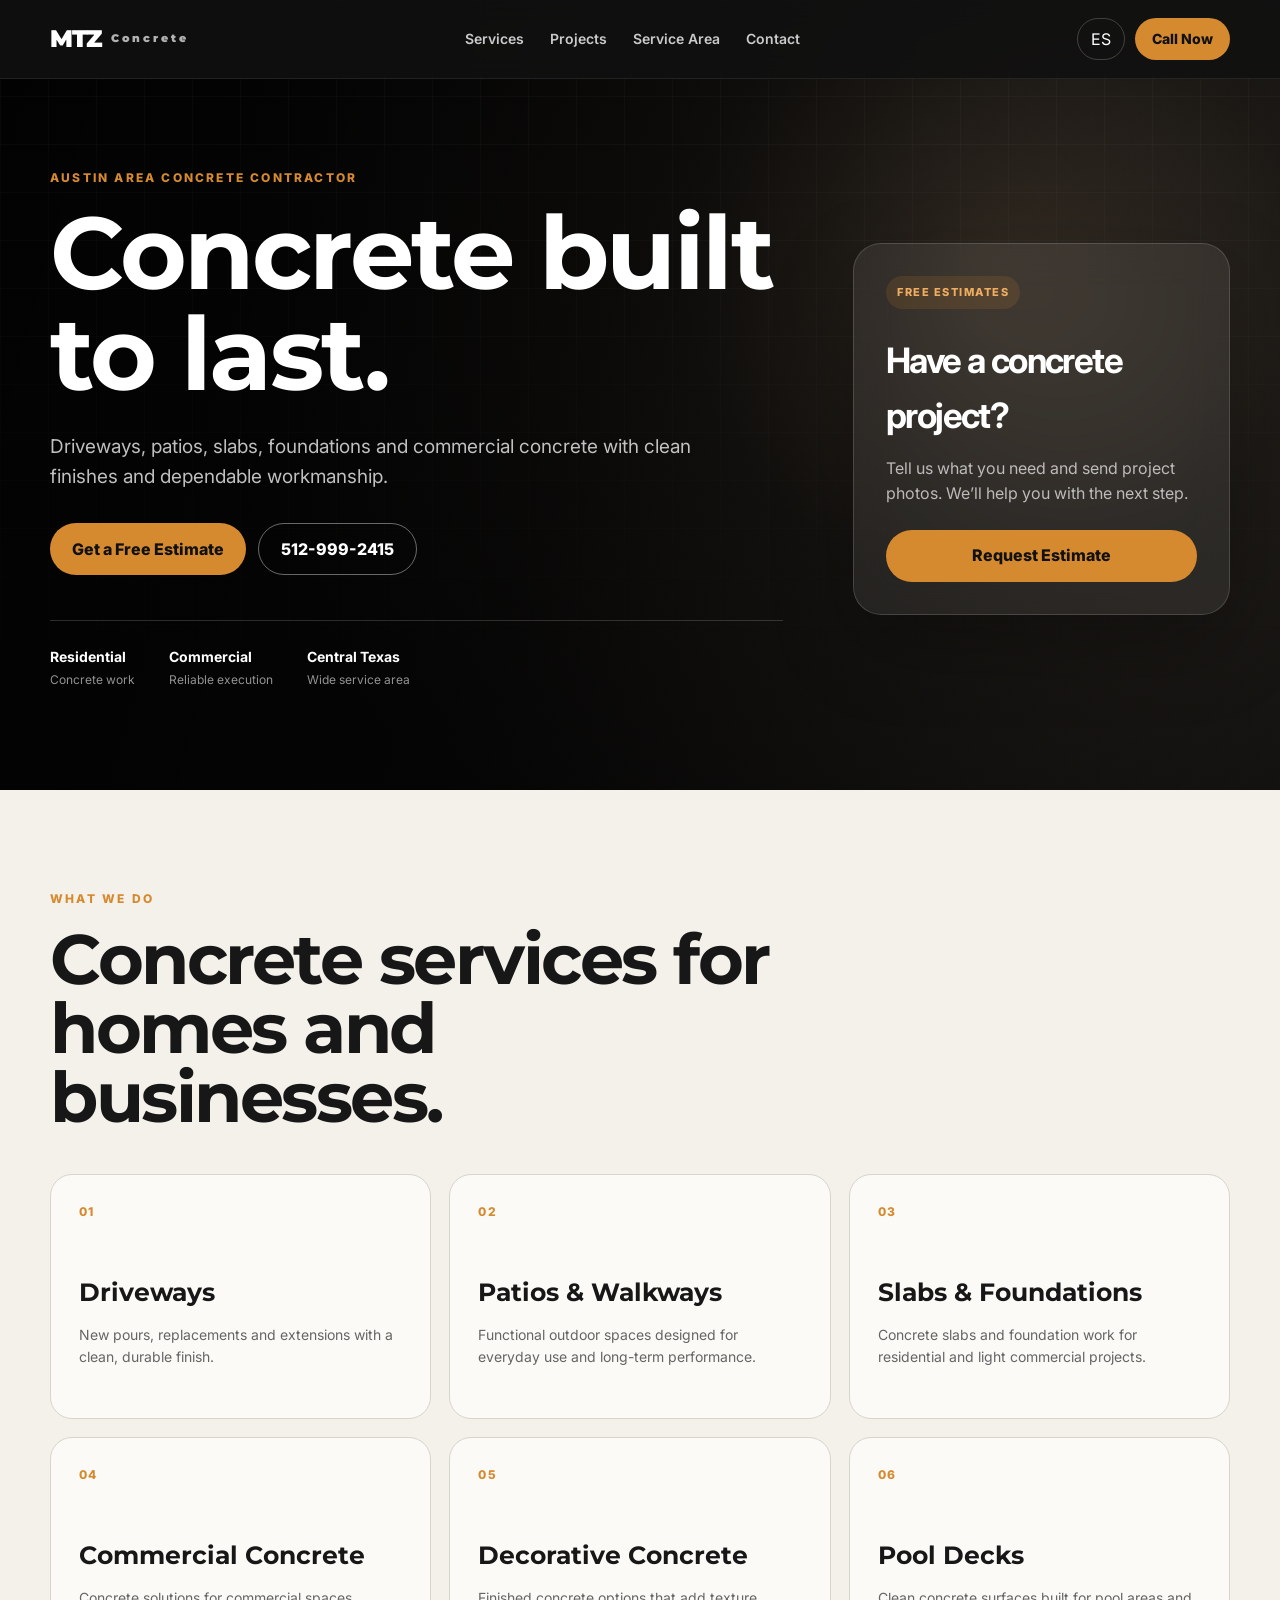
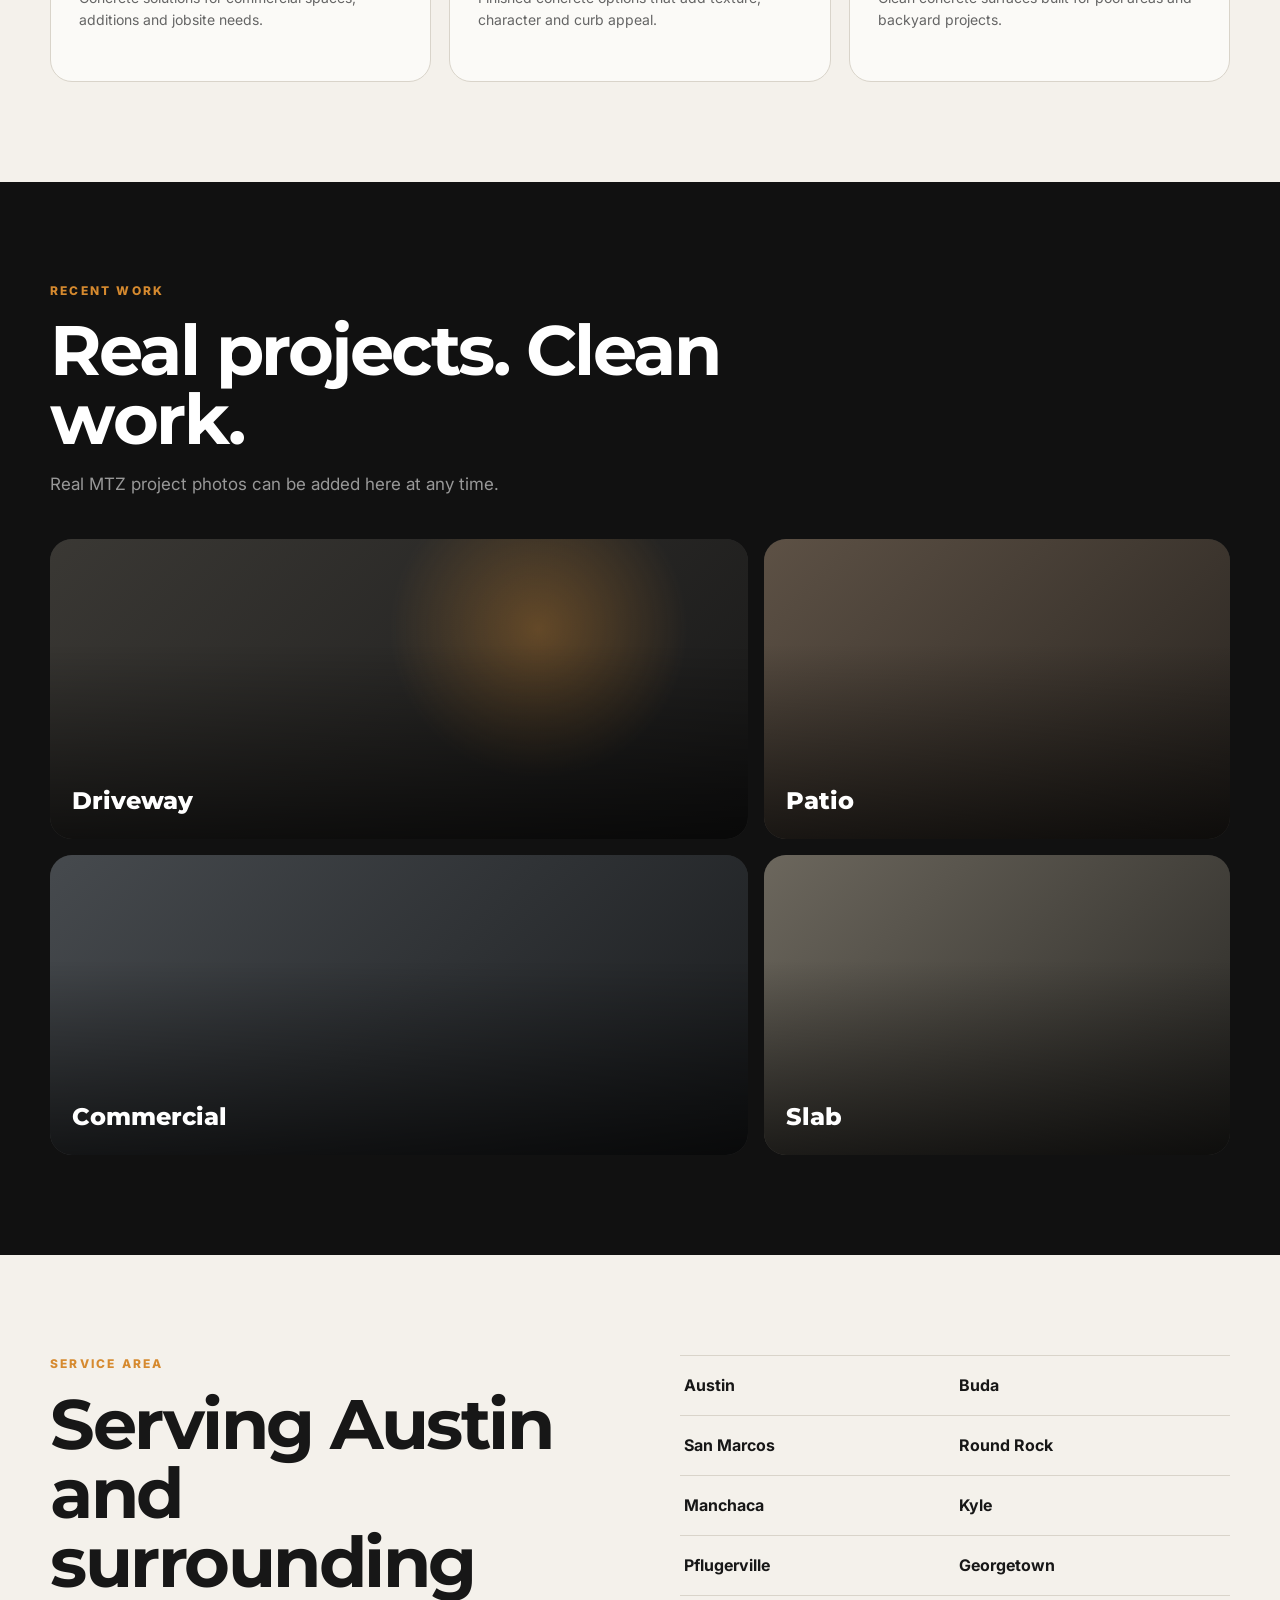
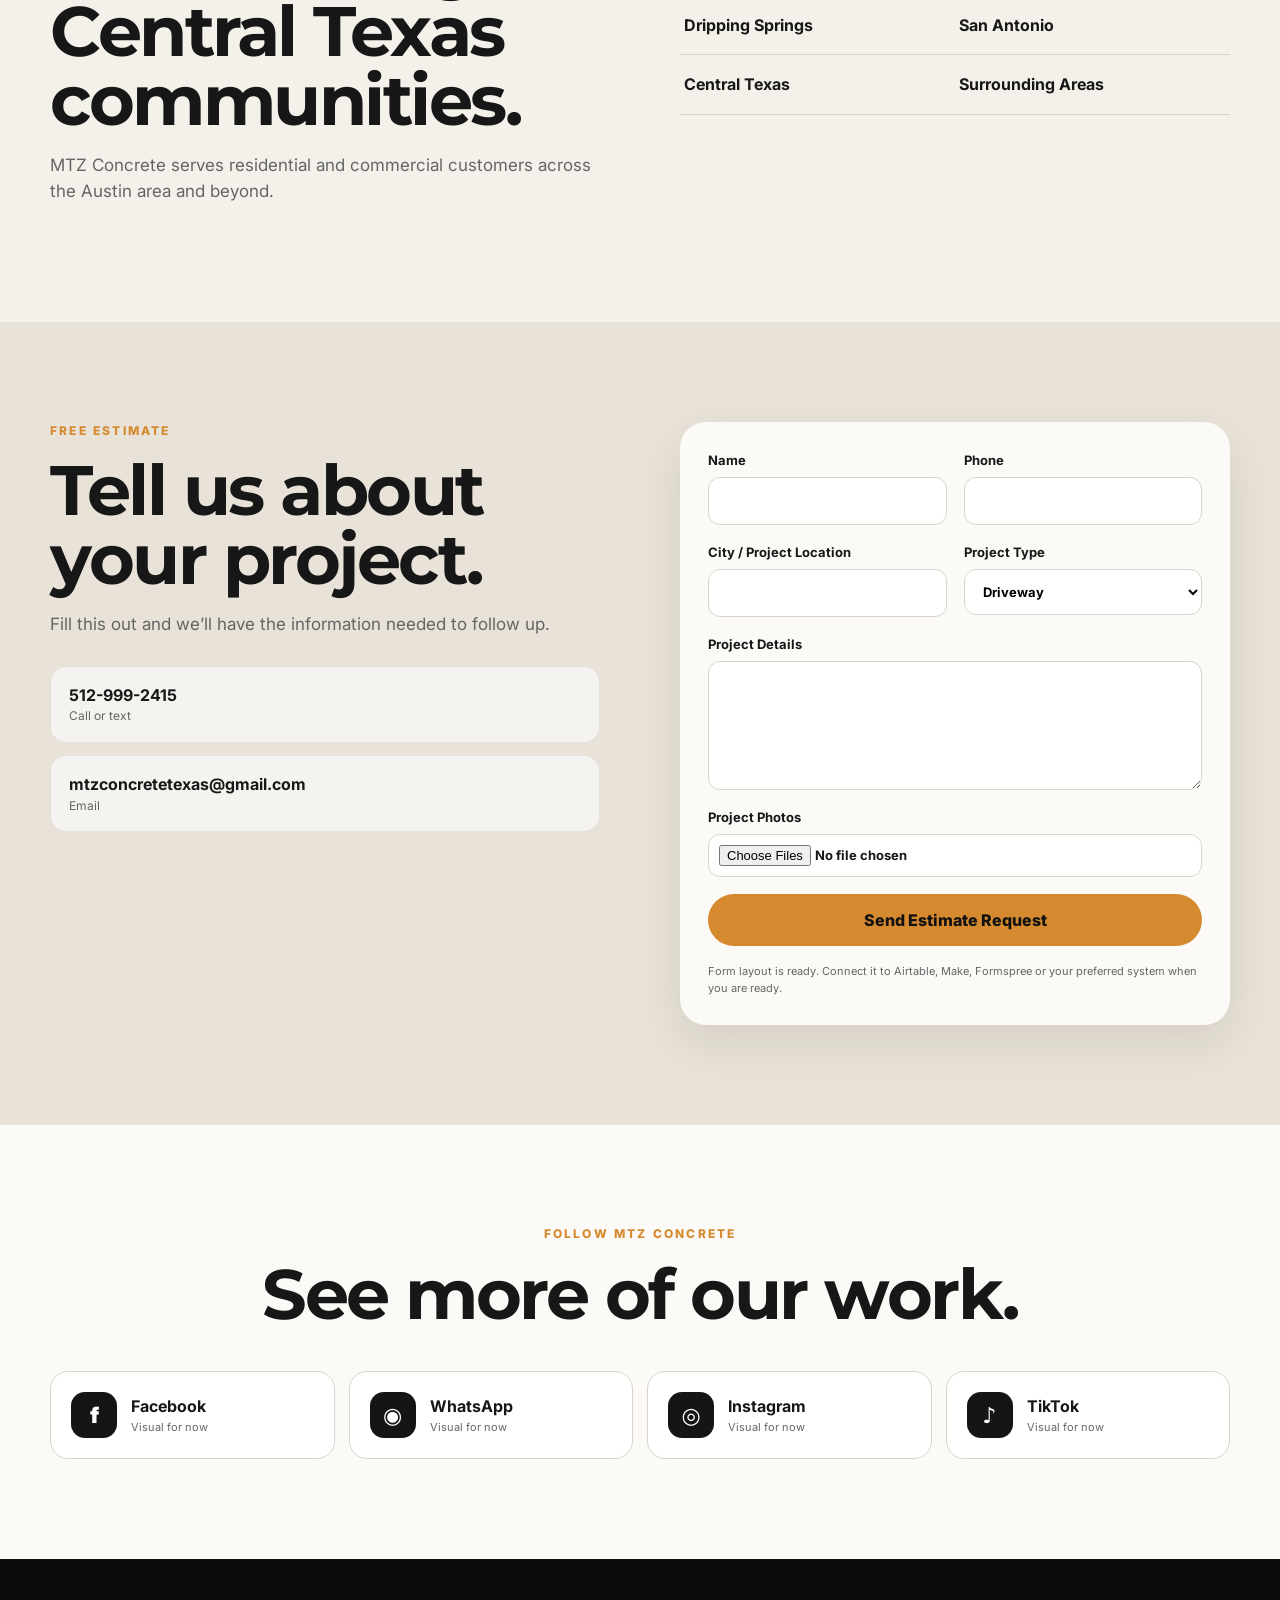
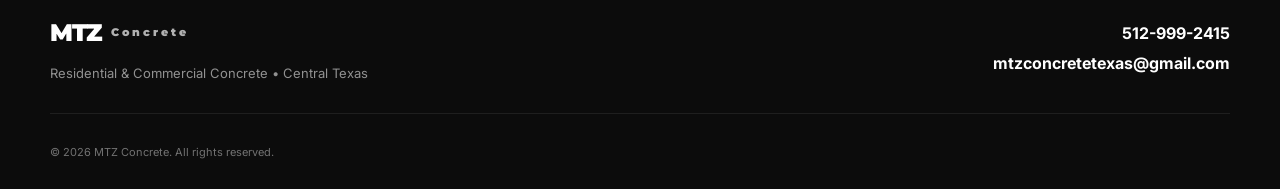
==== index.html @ 1224e034 "Add files via upload" ====
<!DOCTYPE html>
<html lang="en">
<head>
  <meta charset="UTF-8" />
  <meta name="viewport" content="width=device-width, initial-scale=1.0" />

  <!-- SEO values are updated automatically from site-config.js -->
  <meta id="metaDescription" name="description" content="MTZ Concrete" />
  <title id="pageTitle">MTZ Concrete</title>

  <link rel="preconnect" href="https://fonts.googleapis.com">
  <link rel="preconnect" href="https://fonts.gstatic.com" crossorigin>
  <link href="https://fonts.googleapis.com/css2?family=Inter:wght@400;500;600;700;800&family=Montserrat:wght@700;800;900&display=swap" rel="stylesheet">

  <link rel="stylesheet" href="styles.css" />
</head>

<body>
  <!-- =========================================================
       NAVIGATION
       Edit links / company info in: site-config.js
       ========================================================= -->
  <header class="nav-wrap">
    <nav class="nav container">
      <a href="#home" class="brand">
        <span class="brand-mark" id="brandShort">MTZ</span>
        <span class="brand-copy" id="brandName">CONCRETE</span>
      </a>

      <div class="nav-links" id="navLinks"></div>

      <div class="nav-actions">
        <button class="lang-btn" id="langToggle" type="button">ES</button>
        <a class="btn btn-small" id="navCallButton" href="#">Call Now</a>
        <button class="menu-btn" id="menuBtn" type="button" aria-label="Open menu">☰</button>
      </div>
    </nav>
  </header>

  <main>
    <!-- =========================================================
         HERO
         Main texts are editable in site-config.js
         ========================================================= -->
    <section class="hero" id="home" data-section="hero">
      <div class="hero-overlay"></div>

      <div class="container hero-grid">
        <div class="hero-copy reveal">
          <div class="eyebrow" id="heroEyebrow"></div>
          <h1 id="heroTitle"></h1>
          <p class="hero-text" id="heroText"></p>

          <div class="hero-buttons">
            <a class="btn" href="#quote" id="heroQuoteButton"></a>
            <a class="btn btn-ghost" id="heroPhoneButton" href="#"></a>
          </div>

          <div class="trust-row" id="trustRow"></div>
        </div>

        <div class="hero-card reveal">
          <div class="hero-card-badge" id="heroCardBadge"></div>
          <h2 id="heroCardTitle"></h2>
          <p id="heroCardText"></p>
          <a class="btn btn-block" href="#quote" id="heroCardButton"></a>
        </div>
      </div>
    </section>

    <!-- =========================================================
         SERVICES
         To add/remove a service:
         edit CONFIG.services in site-config.js
         ========================================================= -->
    <section class="section" id="services" data-section="services">
      <div class="container">
        <div class="section-head reveal">
          <div class="eyebrow" id="servicesEyebrow"></div>
          <h2 id="servicesTitle"></h2>
        </div>

        <div class="cards" id="servicesGrid"></div>
      </div>
    </section>

    <!-- =========================================================
         PROJECTS
         Add/remove project cards in CONFIG.projects
         Images go inside assets/images/
         ========================================================= -->
    <section class="section dark-section" id="projects" data-section="projects">
      <div class="container">
        <div class="section-head reveal">
          <div class="eyebrow" id="projectsEyebrow"></div>
          <h2 id="projectsTitle"></h2>
          <p id="projectsText"></p>
        </div>

        <div class="project-grid" id="projectsGrid"></div>
      </div>
    </section>

    <!-- =========================================================
         SERVICE AREAS
         Add/remove cities in CONFIG.serviceAreas
         ========================================================= -->
    <section class="section" id="areas" data-section="areas">
      <div class="container split">
        <div class="reveal">
          <div class="eyebrow" id="areasEyebrow"></div>
          <h2 id="areasTitle"></h2>
          <p id="areasText"></p>
        </div>

        <div class="area-list reveal" id="areasList"></div>
      </div>
    </section>

    <!-- =========================================================
         QUOTE / CONTACT FORM
         Fields can be modified directly below.
         Backend connection options are explained in README.md.
         ========================================================= -->
    <section class="section quote-section" id="quote" data-section="quote">
      <div class="container quote-grid">
        <div class="reveal">
          <div class="eyebrow" id="quoteEyebrow"></div>
          <h2 id="quoteTitle"></h2>
          <p id="quoteText"></p>

          <div class="contact-direct">
            <a id="contactPhone" href="#">
              <strong id="contactPhoneText"></strong>
              <span id="contactPhoneLabel"></span>
            </a>

            <a id="contactEmail" href="#">
              <strong id="contactEmailText"></strong>
              <span>Email</span>
            </a>
          </div>
        </div>

        <form class="quote-form reveal" id="quoteForm">
          <label>
            <span data-i18n="form.name">Name</span>
            <input type="text" name="name" required />
          </label>

          <label>
            <span data-i18n="form.phone">Phone</span>
            <input type="tel" name="phone" required />
          </label>

          <label>
            <span data-i18n="form.city">City / Project Location</span>
            <input type="text" name="city" required />
          </label>

          <label>
            <span data-i18n="form.projectType">Project Type</span>
            <select name="project" id="projectTypeSelect"></select>
          </label>

          <label class="full">
            <span data-i18n="form.details">Project Details</span>
            <textarea name="details" rows="5"></textarea>
          </label>

          <label class="full upload">
            <span data-i18n="form.photos">Project Photos</span>
            <input type="file" name="photos" accept="image/*" multiple />
          </label>

          <button class="btn btn-block full" type="submit" id="submitButton"></button>
          <p class="form-note full" id="formNote"></p>
        </form>
      </div>
    </section>

    <!-- =========================================================
         SOCIAL MEDIA
         To activate a network:
         set enabled:true + add its URL in site-config.js
         ========================================================= -->
    <section class="section social-section" id="social" data-section="social">
      <div class="container">
        <div class="section-head centered reveal">
          <div class="eyebrow" id="socialEyebrow"></div>
          <h2 id="socialTitle"></h2>
        </div>

        <div class="social-grid reveal" id="socialGrid"></div>
      </div>
    </section>
  </main>

  <!-- =========================================================
       FOOTER
       ========================================================= -->
  <footer id="contact" data-section="footer">
    <div class="container footer-grid">
      <div>
        <div class="brand footer-brand">
          <span class="brand-mark" id="footerBrandShort">MTZ</span>
          <span class="brand-copy" id="footerBrandName">CONCRETE</span>
        </div>
        <p id="footerTagline"></p>
      </div>

      <div class="footer-contact">
        <a id="footerPhone" href="#"></a>
        <a id="footerEmail" href="#"></a>
      </div>
    </div>

    <div class="container copyright">
      © <span id="year"></span> <span id="copyrightName"></span>. All rights reserved.
    </div>
  </footer>

  <!-- IMPORTANT:
       Load configuration BEFORE the website logic. -->
  <script src="site-config.js"></script>
  <script src="script.js"></script>
</body>
</html>
---- styles.css ----
/*
=================================================================
 MTZ CONCRETE — STYLES
=================================================================

For easy visual changes, start with the variables below.

Examples:
--accent      = main gold/orange color
--dark        = dark section color
--radius      = roundness
--shadow      = cards shadow

Most layout CSS is organized by section below.
=================================================================
*/

:root {
  --bg: #f4f1eb;
  --paper: #fbfaf7;
  --ink: #171717;
  --muted: #656565;
  --line: #d9d4ca;

  /* MAIN BRAND COLOR */
  --accent: #d68a2f;

  --accent-dark: #a96218;
  --dark: #111111;

  --radius: 22px;
  --shadow: 0 18px 50px rgba(0, 0, 0, .09);

  --container: 1180px;
}


/* =============================================================
   GLOBAL
   ============================================================= */

* {
  box-sizing: border-box;
}

html {
  scroll-behavior: smooth;
}

body {
  margin: 0;
  font-family: Inter, system-ui, -apple-system, sans-serif;
  background: var(--bg);
  color: var(--ink);
  line-height: 1.55;
}

a {
  color: inherit;
  text-decoration: none;
}

img {
  max-width: 100%;
  display: block;
}

button,
input,
textarea,
select {
  font: inherit;
}

.container {
  width: min(var(--container), calc(100% - 36px));
  margin: auto;
}


/* =============================================================
   NAVIGATION
   ============================================================= */

.nav-wrap {
  position: fixed;
  inset: 0 0 auto 0;
  z-index: 50;

  background: rgba(17, 17, 17, .86);
  backdrop-filter: blur(15px);

  border-bottom: 1px solid rgba(255, 255, 255, .08);
}

.nav {
  height: 78px;

  display: flex;
  align-items: center;
  justify-content: space-between;

  gap: 24px;
  color: #fff;
}

.brand {
  display: flex;
  align-items: center;
  gap: 10px;

  font-family: Montserrat, sans-serif;
  font-weight: 900;
}

.brand-mark {
  font-size: 24px;
  letter-spacing: -1.5px;
}

.brand-copy {
  font-size: 11px;
  letter-spacing: 3px;
  opacity: .68;
}

.nav-links {
  display: flex;
  align-items: center;
  gap: 26px;

  font-size: 14px;
  font-weight: 600;
}

.nav-links a {
  opacity: .78;
  transition: .2s;
}

.nav-links a:hover {
  opacity: 1;
}

.nav-actions {
  display: flex;
  align-items: center;
  gap: 10px;
}

.lang-btn,
.menu-btn {
  height: 42px;
  min-width: 42px;
  padding: 0 13px;

  border: 1px solid rgba(255, 255, 255, .20);
  border-radius: 999px;

  color: #fff;
  background: transparent;

  cursor: pointer;
}

.menu-btn {
  display: none;
  font-size: 20px;
}


/* =============================================================
   BUTTONS
   ============================================================= */

.btn {
  min-height: 52px;
  padding: 0 22px;

  display: inline-flex;
  align-items: center;
  justify-content: center;

  border: 0;
  border-radius: 999px;

  background: var(--accent);
  color: #111;

  font-weight: 800;
  cursor: pointer;

  transition: .2s;
}

.btn:hover {
  transform: translateY(-1px);
  background: #e49a43;
}

.btn-small {
  min-height: 42px;
  padding: 0 17px;
  font-size: 14px;
}

.btn-ghost {
  background: transparent;
  border: 1px solid rgba(255, 255, 255, .4);
  color: #fff;
}

.btn-ghost:hover {
  background: #fff;
  color: #111;
}

.btn-block {
  width: 100%;
}


/* =============================================================
   HERO
   ============================================================= */

.hero {
  position: relative;

  min-height: 790px;
  padding: 150px 0 82px;

  display: flex;
  align-items: center;

  color: #fff;

  background:
    linear-gradient(
      105deg,
      rgba(0, 0, 0, .88) 0%,
      rgba(0, 0, 0, .73) 46%,
      rgba(0, 0, 0, .35) 100%
    ),
    radial-gradient(
      circle at 78% 35%,
      #6b5b49 0%,
      #2f2a24 28%,
      #111 68%
    );
}

.hero::after {
  content: "";
  position: absolute;
  inset: 0;

  background-image:
    linear-gradient(rgba(255, 255, 255, .03) 1px, transparent 1px),
    linear-gradient(90deg, rgba(255, 255, 255, .03) 1px, transparent 1px);

  background-size: 48px 48px;
  mask-image: linear-gradient(to bottom, black, transparent);
}

.hero-grid {
  position: relative;
  z-index: 2;

  display: grid;
  grid-template-columns: 1.4fr .72fr;
  gap: 70px;

  align-items: center;
}

.eyebrow {
  margin-bottom: 16px;

  color: var(--accent);

  font-size: 12px;
  font-weight: 800;
  letter-spacing: 2.2px;
}

.hero h1,
.section h2 {
  margin: 0;

  font-family: Montserrat, sans-serif;
  letter-spacing: -2.5px;
  line-height: .98;
}

.hero h1 {
  max-width: 800px;
  font-size: clamp(58px, 8vw, 106px);
}

.hero-text {
  max-width: 680px;
  margin: 28px 0 32px;

  color: rgba(255, 255, 255, .75);
  font-size: 19px;
}

.hero-buttons {
  display: flex;
  gap: 12px;
  flex-wrap: wrap;
}

.trust-row {
  margin-top: 45px;
  padding-top: 25px;

  display: flex;
  gap: 34px;

  border-top: 1px solid rgba(255, 255, 255, .16);
}

.trust-row div {
  display: flex;
  flex-direction: column;
  gap: 3px;
}

.trust-row strong {
  font-size: 14px;
}

.trust-row span {
  color: rgba(255, 255, 255, .57);
  font-size: 12px;
}

.hero-card {
  padding: 32px;

  background: rgba(255, 255, 255, .08);
  border: 1px solid rgba(255, 255, 255, .15);
  border-radius: 28px;

  backdrop-filter: blur(20px);
  box-shadow: 0 30px 80px rgba(0, 0, 0, .26);
}

.hero-card-badge {
  display: inline-flex;
  padding: 8px 11px;

  border-radius: 999px;

  background: rgba(214, 138, 47, .14);
  color: #efad61;

  font-size: 11px;
  font-weight: 800;
  letter-spacing: 1.5px;
}

.hero-card h2 {
  margin: 24px 0 14px;

  font-size: 35px;
  letter-spacing: -1.6px;
}

.hero-card p {
  margin: 0 0 24px;
  color: rgba(255, 255, 255, .68);
}


/* =============================================================
   GENERAL SECTIONS
   ============================================================= */

.section {
  padding: 100px 0;
}

.section-head {
  max-width: 780px;
  margin-bottom: 42px;
}

.section-head h2,
.split h2,
.quote-grid h2 {
  font-size: clamp(40px, 5.5vw, 72px);
}

.section-head p,
.split p,
.quote-grid p {
  max-width: 680px;

  color: var(--muted);
  font-size: 17px;
}


/* =============================================================
   SERVICES
   ============================================================= */

.cards {
  display: grid;
  grid-template-columns: repeat(3, 1fr);
  gap: 18px;
}

.service-card {
  min-height: 245px;
  padding: 28px;

  background: var(--paper);
  border: 1px solid var(--line);
  border-radius: var(--radius);

  transition: .25s;
}

.service-card:hover {
  transform: translateY(-6px);
  box-shadow: var(--shadow);
}

.card-number {
  color: var(--accent);

  font-size: 12px;
  font-weight: 800;
  letter-spacing: 1.4px;
}

.service-card h3 {
  margin: 52px 0 12px;

  font-family: Montserrat, sans-serif;
  font-size: 25px;
}

.service-card p {
  margin: 0;

  color: var(--muted);
  font-size: 14px;
}


/* =============================================================
   PROJECTS
   ============================================================= */

.dark-section {
  background: var(--dark);
  color: #fff;
}

.dark-section .section-head p {
  color: rgba(255, 255, 255, .57);
}

.project-grid {
  display: grid;
  grid-template-columns: 1.2fr .8fr;
  grid-template-rows: 300px 300px;
  gap: 16px;
}

.project-card {
  position: relative;
  overflow: hidden;

  border-radius: var(--radius);
  background: #2b2b2b;

  background-size: cover;
  background-position: center;
}

.project-card::before {
  content: "";
  position: absolute;
  inset: 0;

  background:
    linear-gradient(to top, rgba(0, 0, 0, .65), transparent 65%),
    radial-gradient(circle at 70% 30%, rgba(214, 138, 47, .35), transparent 28%),
    linear-gradient(135deg, #3a3834, #181818);
}

.project-card:nth-child(2)::before {
  background:
    linear-gradient(to top, rgba(0, 0, 0, .65), transparent 65%),
    linear-gradient(135deg, #5d5145, #27231f);
}

.project-card:nth-child(3)::before {
  background:
    linear-gradient(to top, rgba(0, 0, 0, .65), transparent 65%),
    linear-gradient(135deg, #464a4e, #191b1d);
}

.project-card:nth-child(4)::before {
  background:
    linear-gradient(to top, rgba(0, 0, 0, .65), transparent 65%),
    linear-gradient(135deg, #6c675d, #282724);
}

.project-card[style*="background-image"]::before {
  background: linear-gradient(to top, rgba(0, 0, 0, .60), transparent 65%);
}

.project-card span {
  position: absolute;
  z-index: 2;
  left: 22px;
  bottom: 20px;

  font-family: Montserrat, sans-serif;
  font-size: 24px;
  font-weight: 800;
}


/* =============================================================
   SERVICE AREAS
   ============================================================= */

.split,
.quote-grid {
  display: grid;
  grid-template-columns: 1fr 1fr;
  gap: 80px;

  align-items: start;
}

.area-list {
  display: grid;
  grid-template-columns: 1fr 1fr;

  border-top: 1px solid var(--line);
}

.area-list span {
  padding: 17px 4px;
  border-bottom: 1px solid var(--line);

  font-weight: 700;
}


/* =============================================================
   QUOTE
   ============================================================= */

.quote-section {
  background: #e8e2d8;
}

.contact-direct {
  margin-top: 28px;

  display: flex;
  flex-direction: column;
  gap: 12px;
}

.contact-direct a {
  padding: 16px 18px;

  display: flex;
  flex-direction: column;

  background: rgba(255, 255, 255, .58);
  border: 1px solid rgba(0, 0, 0, .07);
  border-radius: 16px;
}

.contact-direct span {
  color: var(--muted);
  font-size: 12px;
}

.quote-form {
  padding: 28px;

  display: grid;
  grid-template-columns: 1fr 1fr;
  gap: 17px;

  background: var(--paper);
  border-radius: 26px;

  box-shadow: var(--shadow);
}

.quote-form label {
  display: flex;
  flex-direction: column;
  gap: 7px;

  font-size: 13px;
  font-weight: 700;
}

.quote-form input,
.quote-form select,
.quote-form textarea {
  padding: 13px 14px;

  border: 1px solid var(--line);
  border-radius: 12px;

  background: #fff;
  outline: none;
}

.quote-form input:focus,
.quote-form select:focus,
.quote-form textarea:focus {
  border-color: var(--accent);
}

.full {
  grid-column: 1 / -1;
}

.form-note {
  margin: 0 !important;
  font-size: 11px !important;
}

.upload input {
  padding: 10px;
}


/* =============================================================
   SOCIAL MEDIA
   ============================================================= */

.social-section {
  background: var(--paper);
}

.centered {
  margin-left: auto;
  margin-right: auto;
  text-align: center;
}

.social-grid {
  display: grid;
  grid-template-columns: repeat(4, 1fr);
  gap: 14px;
}

.social-card {
  padding: 20px;

  display: flex;
  align-items: center;
  gap: 14px;

  background: #fff;
  border: 1px solid var(--line);
  border-radius: 18px;
}

a.social-card {
  cursor: pointer;
  transition: .2s;
}

a.social-card:hover {
  transform: translateY(-4px);
  box-shadow: var(--shadow);
}

.social-icon {
  width: 46px;
  height: 46px;

  display: grid;
  place-items: center;

  border-radius: 14px;

  background: #151515;
  color: #fff;

  font-size: 22px;
  font-weight: 900;
}

.social-card > div:last-child {
  display: flex;
  flex-direction: column;
}

.social-card span {
  color: var(--muted);
  font-size: 11px;
}


/* =============================================================
   FOOTER
   ============================================================= */

footer {
  padding: 55px 0 28px;

  background: #0c0c0c;
  color: #fff;
}

.footer-grid {
  display: flex;
  align-items: center;
  justify-content: space-between;

  gap: 30px;
}

.footer-brand {
  margin-bottom: 12px;
}

footer p {
  margin: 0;

  color: rgba(255, 255, 255, .55);
  font-size: 13px;
}

.footer-contact {
  display: flex;
  flex-direction: column;
  gap: 5px;

  text-align: right;
  font-weight: 700;
}

.copyright {
  margin-top: 30px;
  padding-top: 30px;

  border-top: 1px solid rgba(255, 255, 255, .08);

  color: rgba(255, 255, 255, .42);
  font-size: 11px;
}


/* =============================================================
   ANIMATIONS
   ============================================================= */

.reveal {
  opacity: 0;
  transform: translateY(22px);

  transition:
    opacity .7s ease,
    transform .7s ease;
}

.reveal.visible {
  opacity: 1;
  transform: none;
}


/* =============================================================
   TABLET / SMALL LAPTOP
   ============================================================= */

@media (max-width: 920px) {
  .nav-links {
    position: absolute;
    top: 78px;
    left: 18px;
    right: 18px;

    display: none;
    flex-direction: column;
    align-items: flex-start;

    padding: 18px;

    background: #171717;
    border-radius: 18px;
  }

  .nav-links.open {
    display: flex;
  }

  .menu-btn {
    display: block;
  }

  .nav-actions .btn-small {
    display: none;
  }

  .hero {
    min-height: auto;
    padding-top: 135px;
  }

  .hero-grid,
  .split,
  .quote-grid {
    grid-template-columns: 1fr;
    gap: 40px;
  }

  .hero-card {
    max-width: 560px;
  }

  .cards {
    grid-template-columns: 1fr 1fr;
  }

  .social-grid {
    grid-template-columns: 1fr 1fr;
  }
}


/* =============================================================
   MOBILE
   ============================================================= */

@media (max-width: 620px) {
  .container {
    width: min(100% - 24px, var(--container));
  }

  .nav {
    height: 70px;
  }

  .nav-links {
    top: 70px;
  }

  .brand-mark {
    font-size: 22px;
  }

  .hero {
    padding: 120px 0 62px;
  }

  .hero h1 {
    font-size: 55px;
  }

  .hero-text {
    font-size: 16px;
  }

  .trust-row {
    display: grid;
    grid-template-columns: 1fr 1fr;
    gap: 17px;
  }

  .section {
    padding: 72px 0;
  }

  .cards,
  .social-grid {
    grid-template-columns: 1fr;
  }

  .project-grid {
    grid-template-columns: 1fr;
    grid-template-rows: repeat(4, 220px);
  }

  .quote-form {
    grid-template-columns: 1fr;
    padding: 18px;
  }

  .full {
    grid-column: auto;
  }

  .footer-grid {
    flex-direction: column;
    align-items: flex-start;
  }

  .footer-contact {
    text-align: left;
  }
}
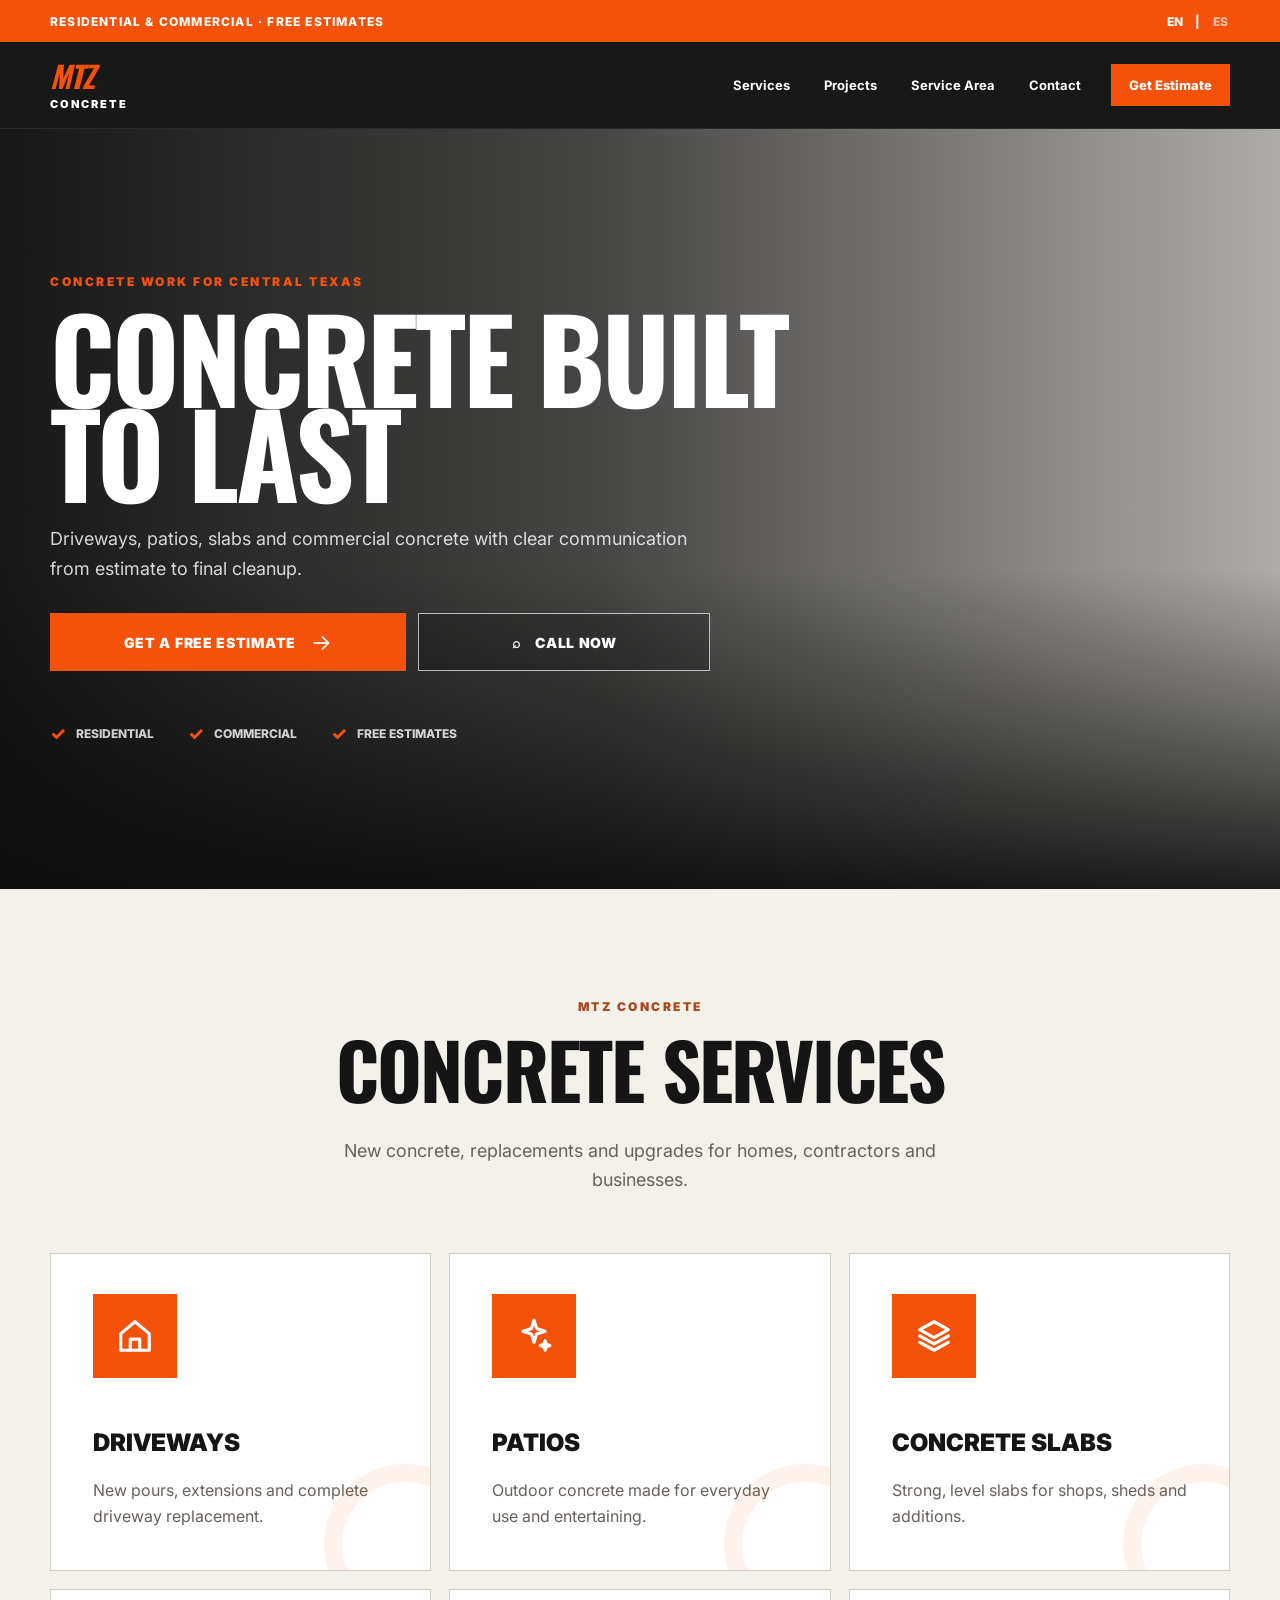
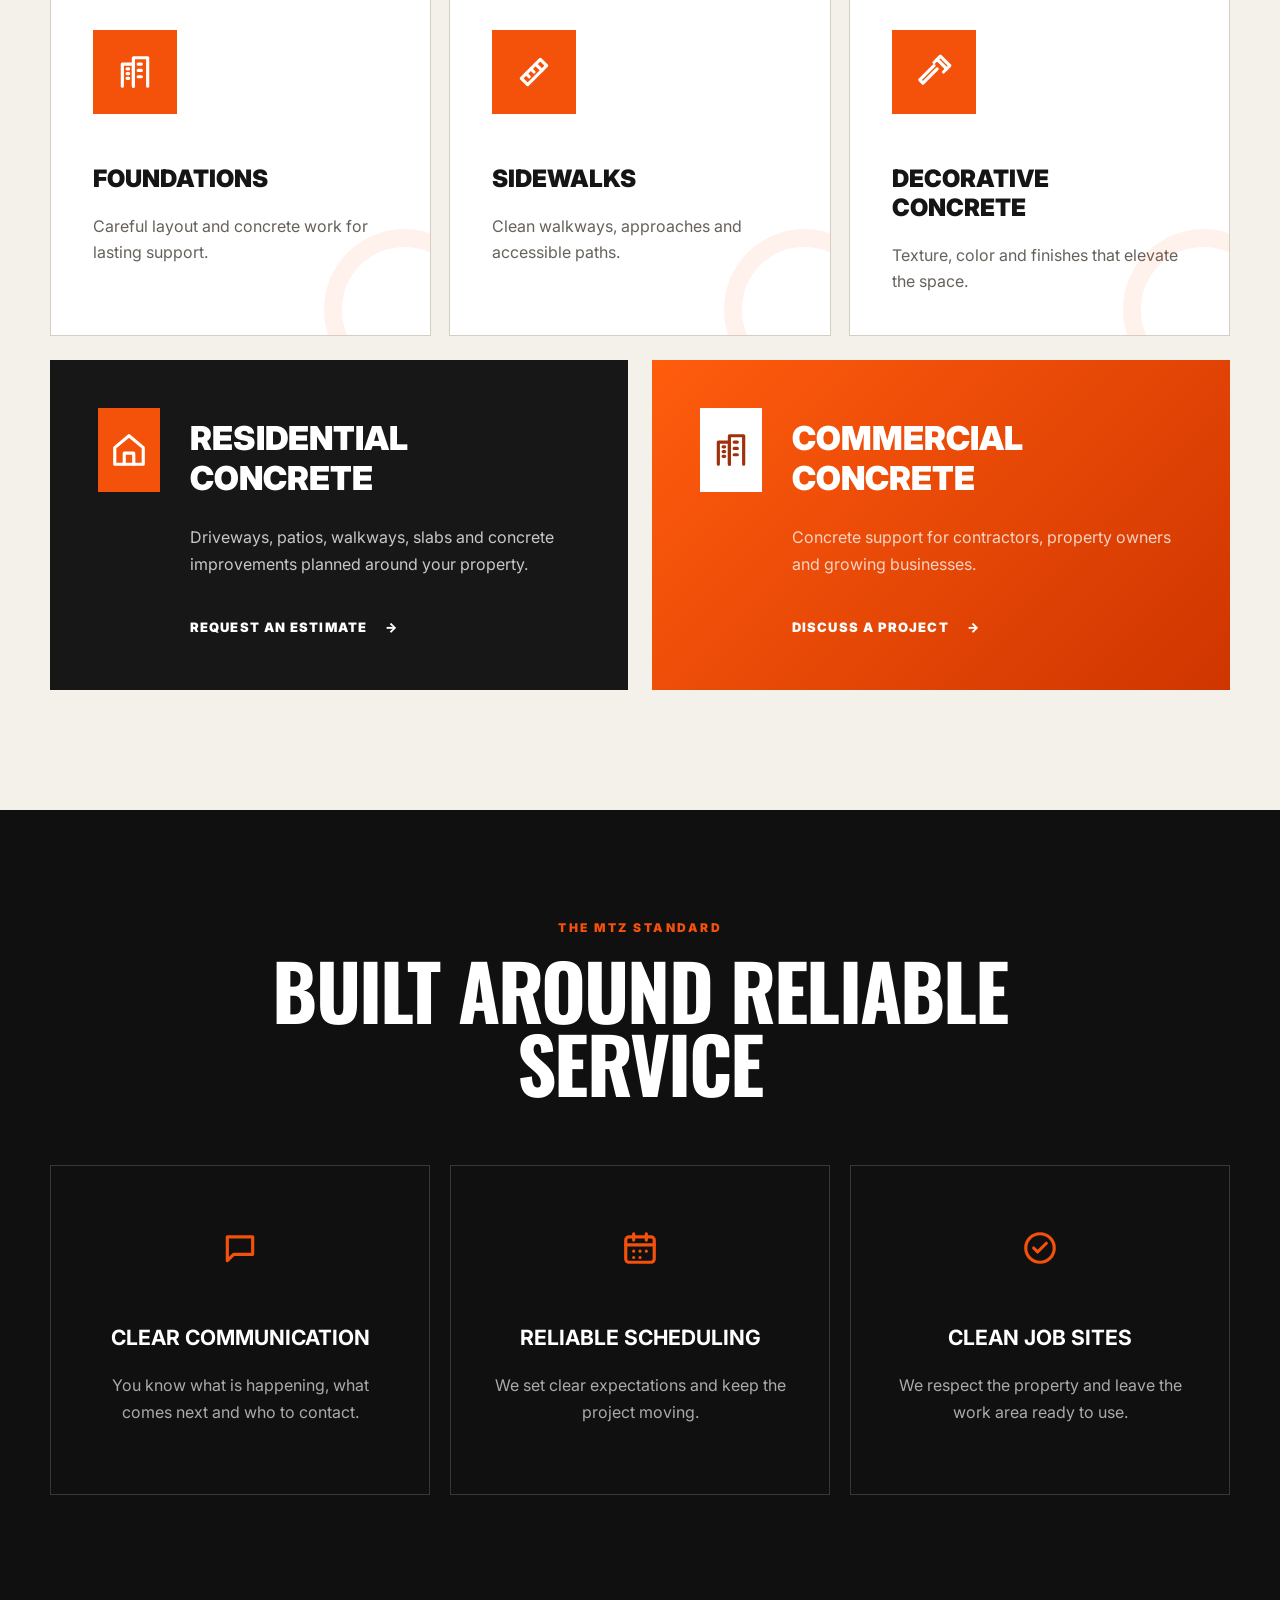
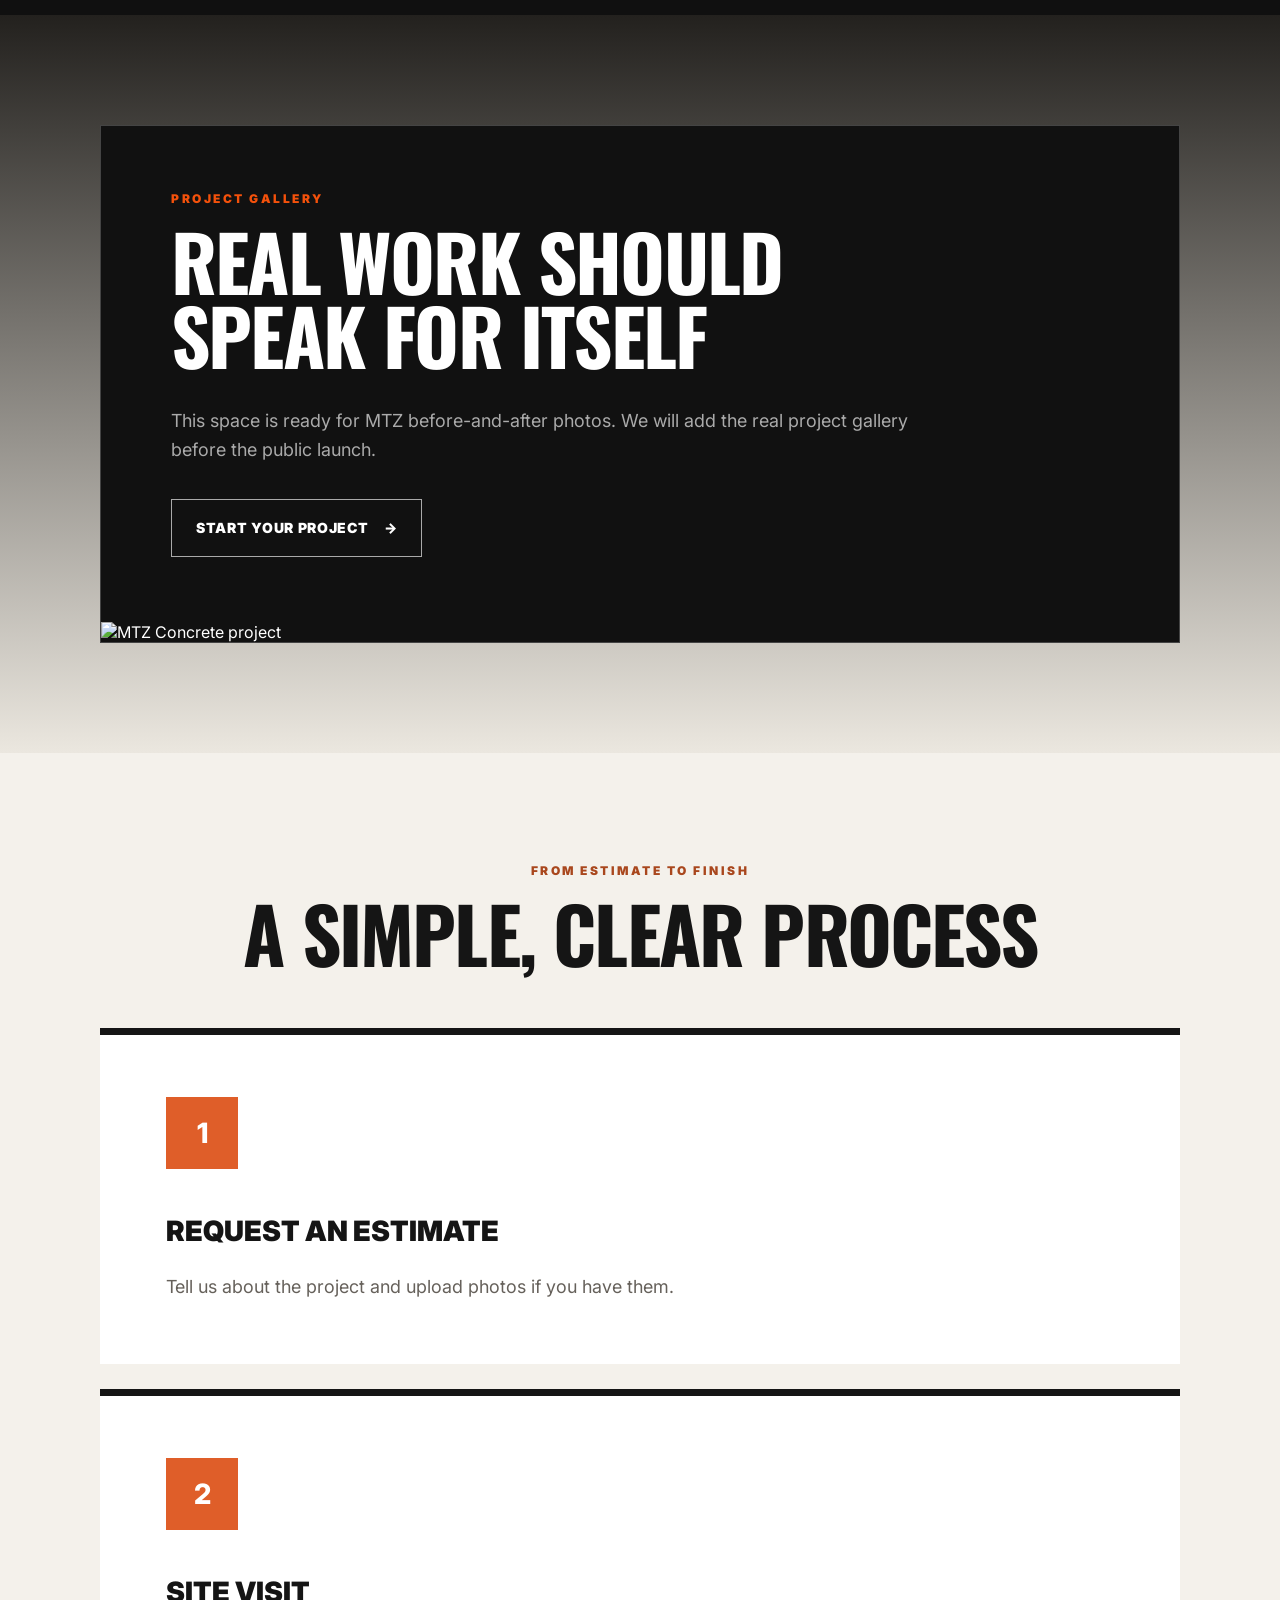
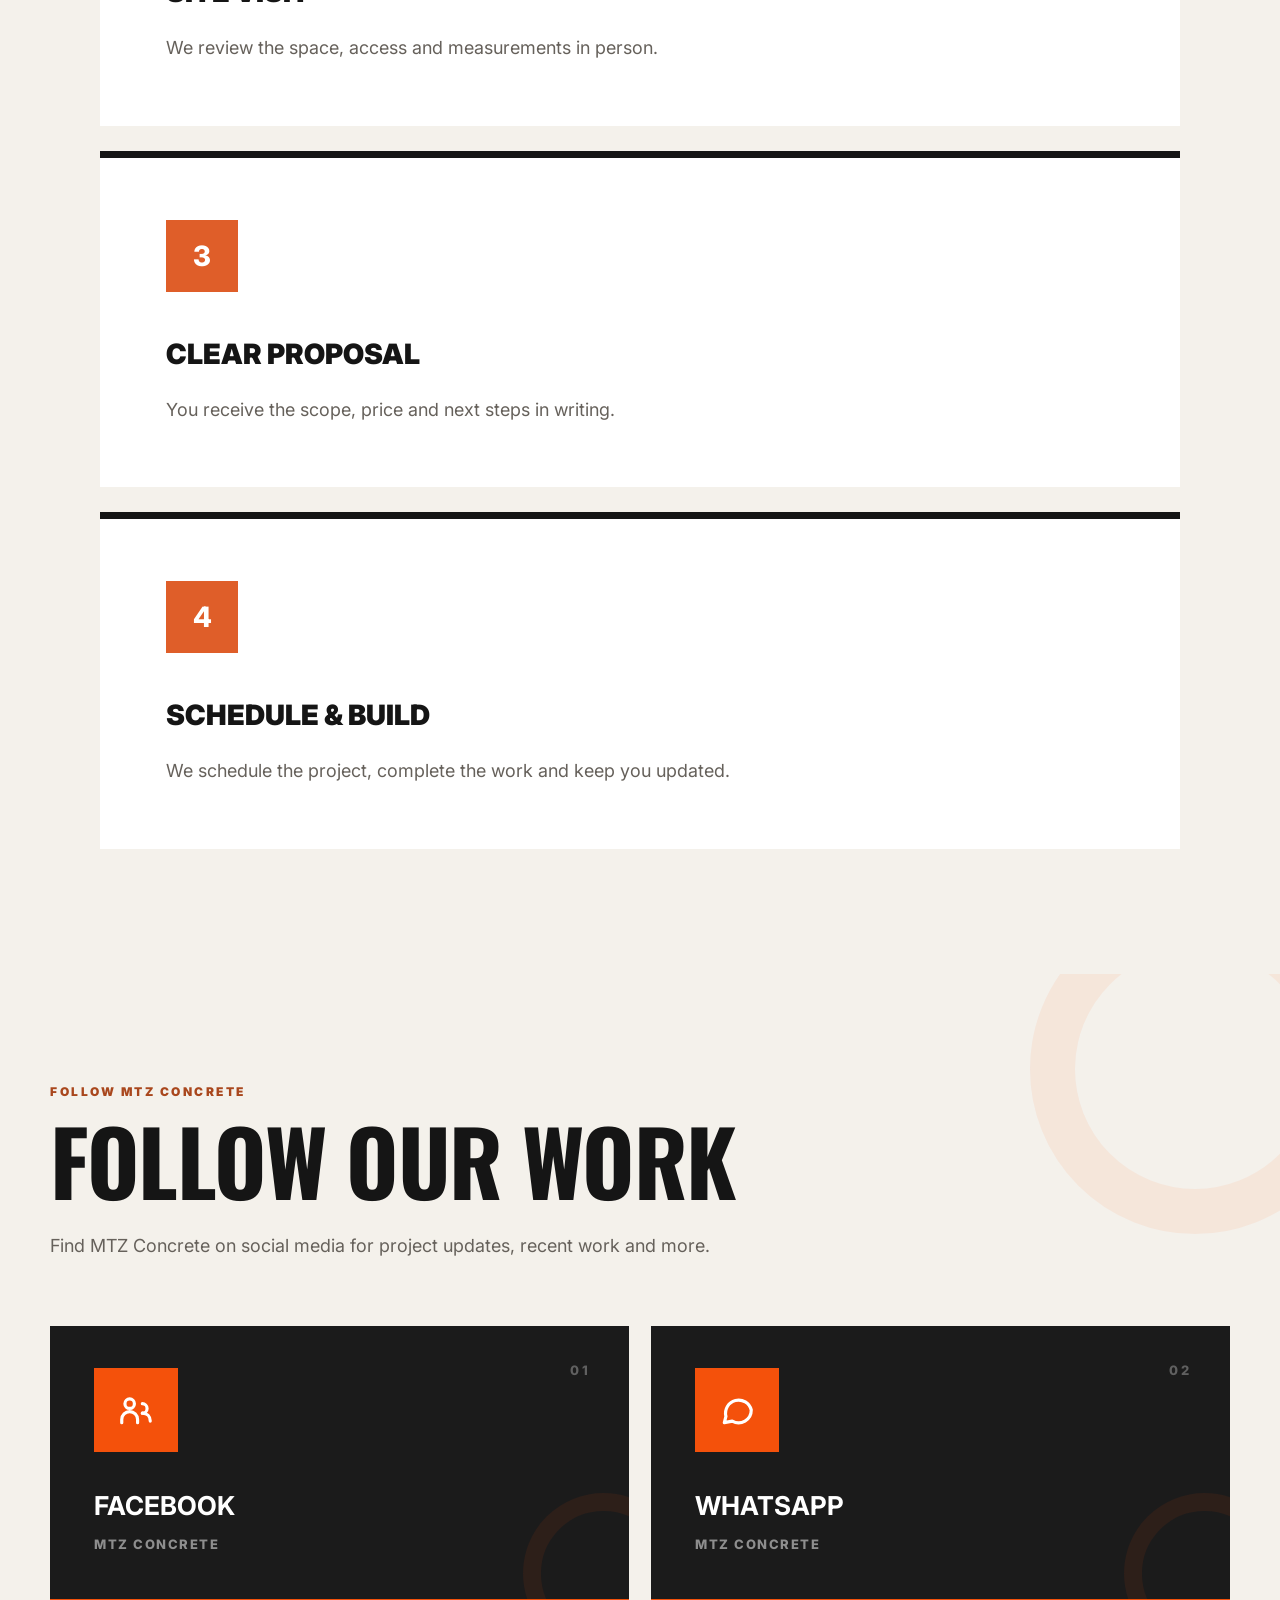
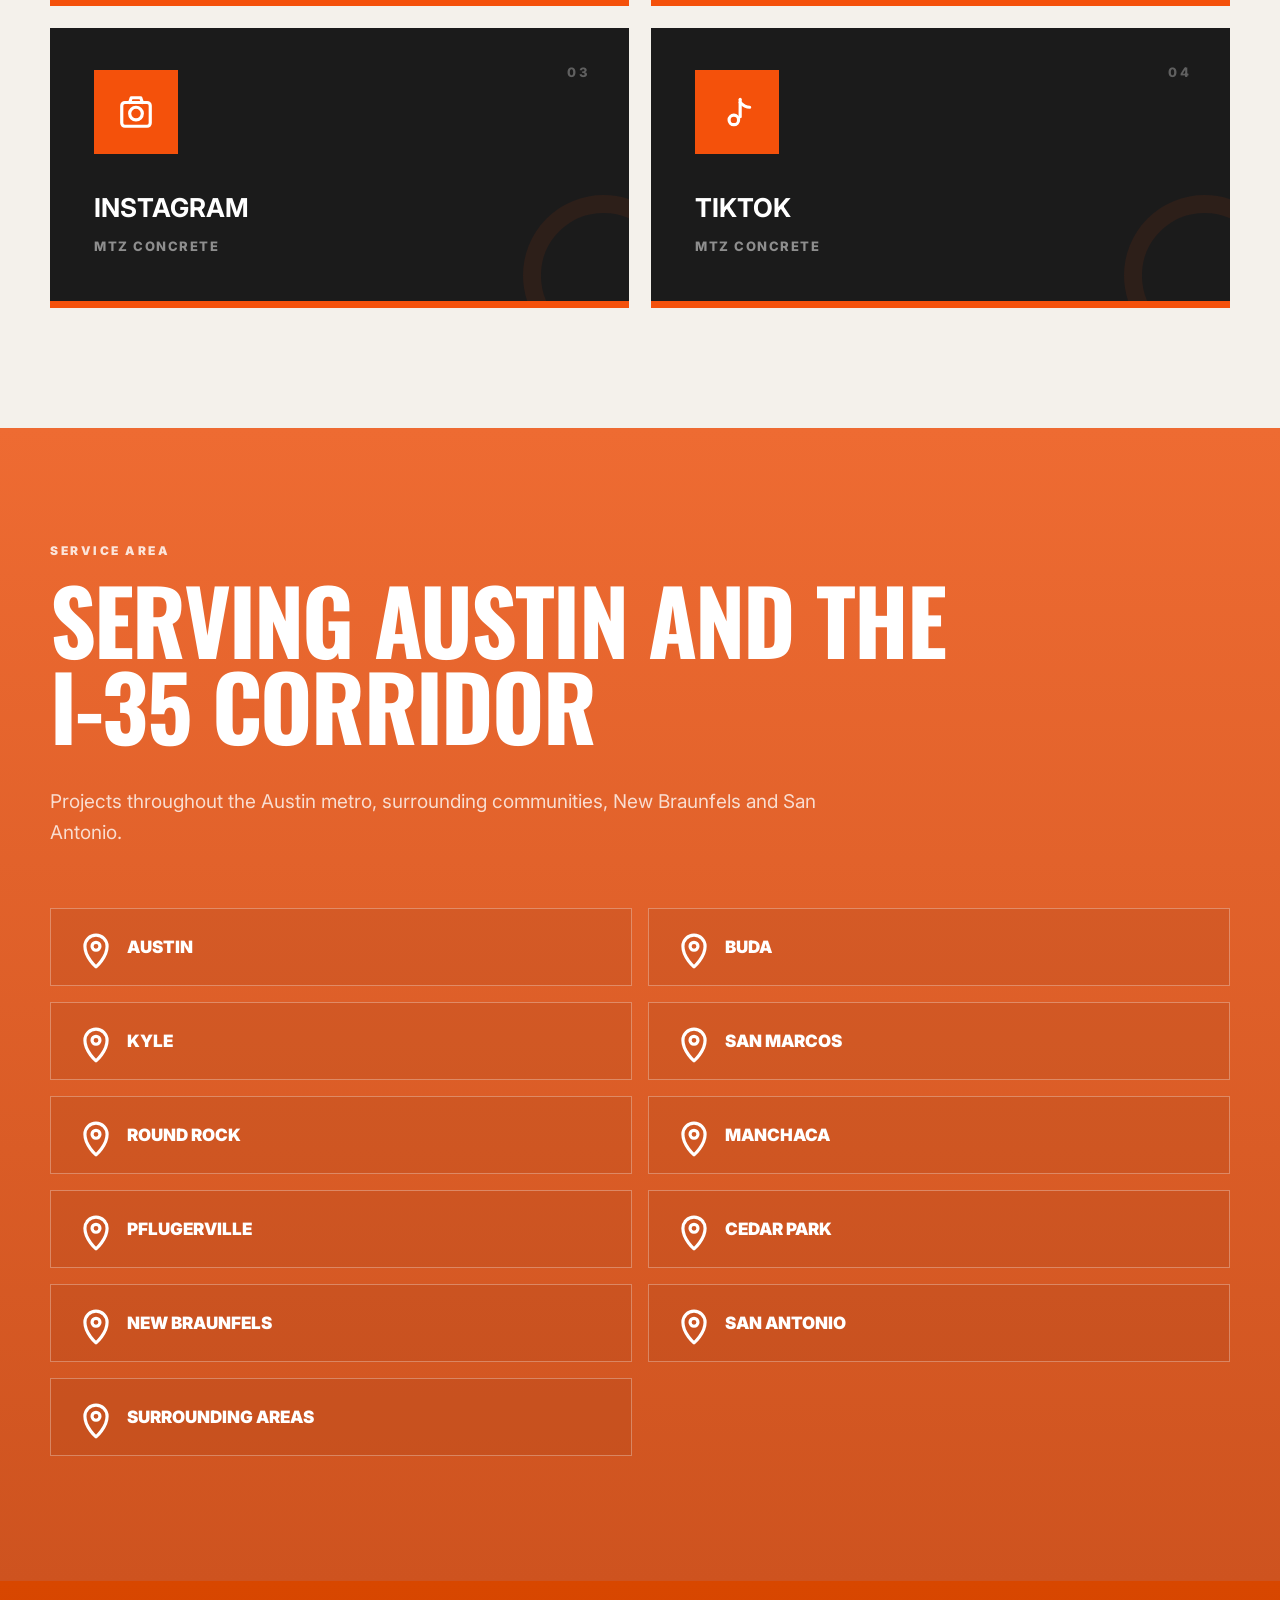
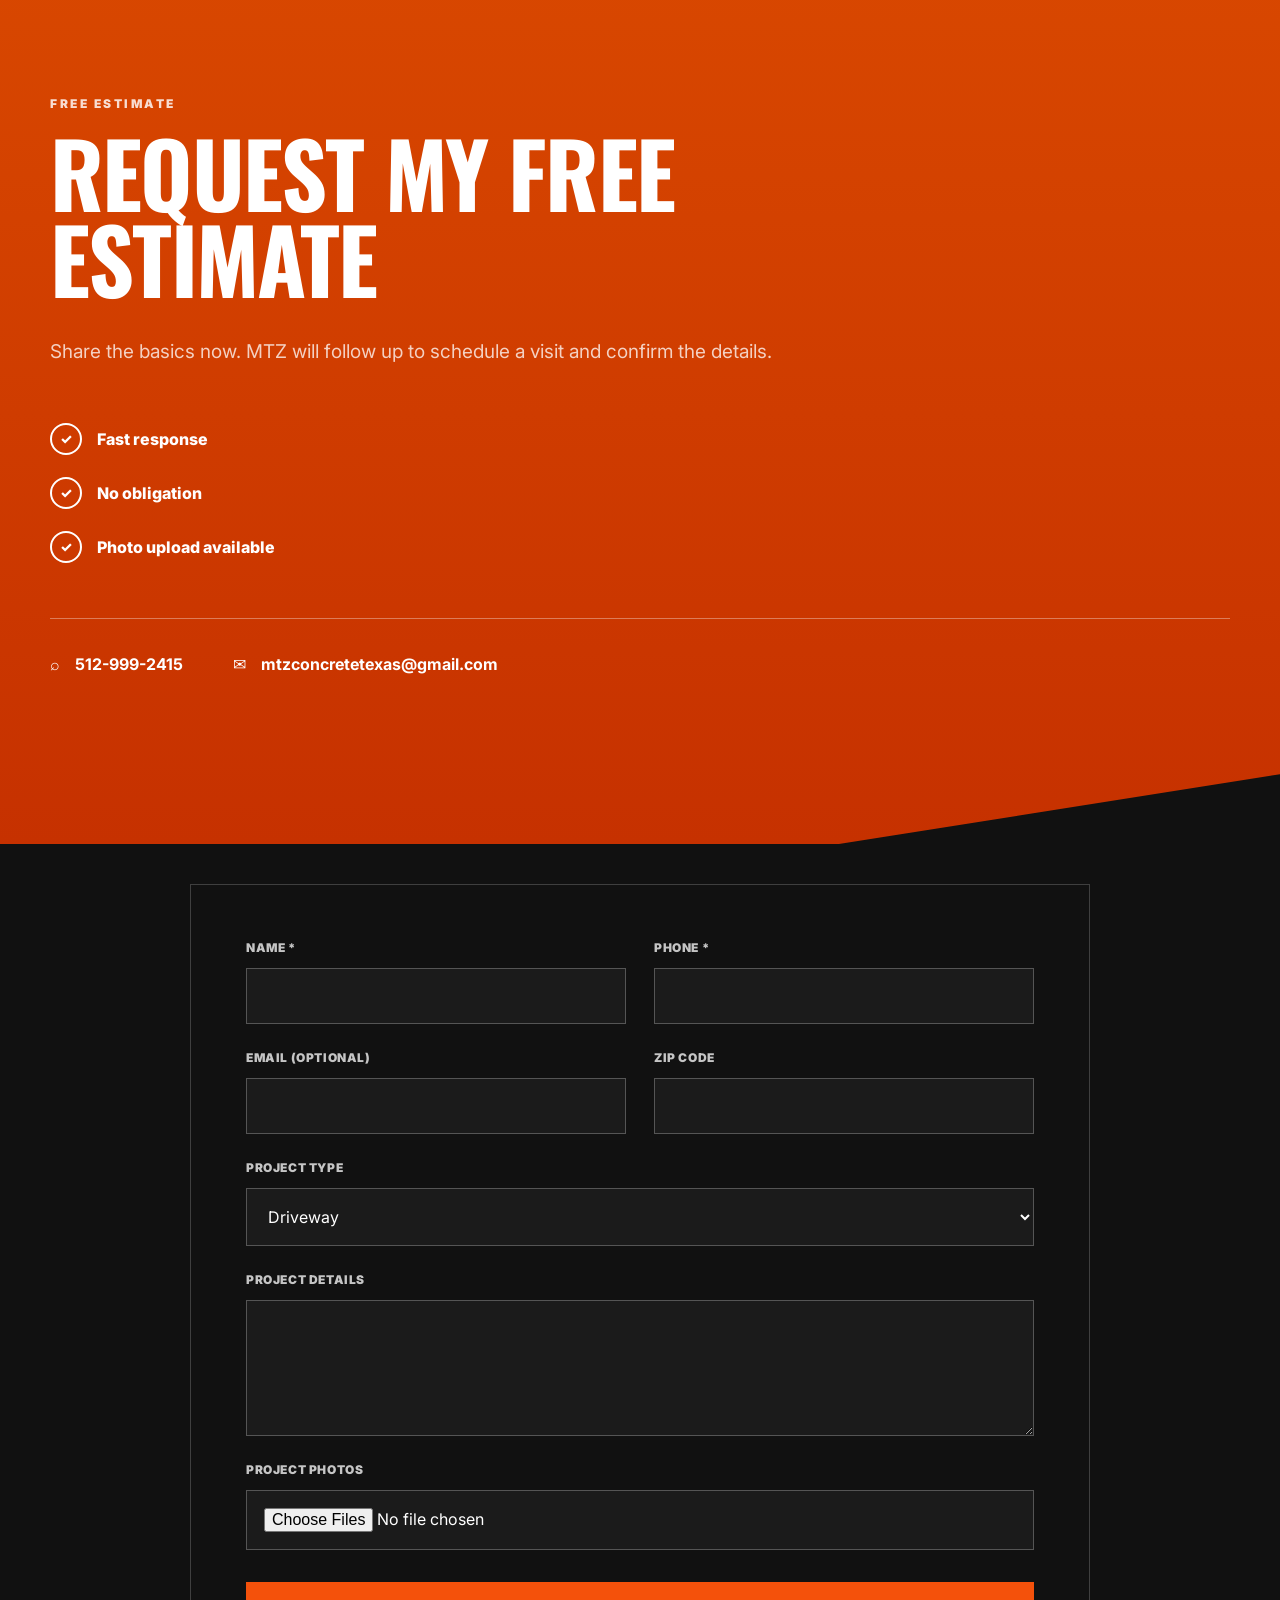
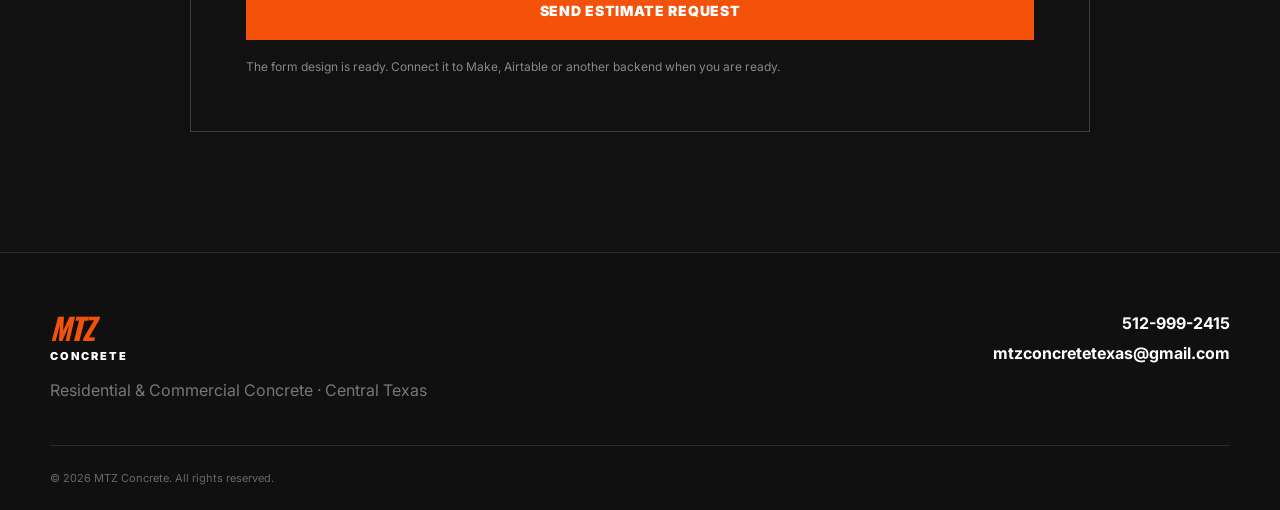
==== commit 1e292a31: "Add files via upload" ====
--- a/index.html
+++ b/index.html
@@ -1,227 +1,300 @@
-<!DOCTYPE html>
+<!doctype html>
 <html lang="en">
 <head>
-  <meta charset="UTF-8" />
-  <meta name="viewport" content="width=device-width, initial-scale=1.0" />
-
-  <!-- SEO values are updated automatically from site-config.js -->
-  <meta id="metaDescription" name="description" content="MTZ Concrete" />
-  <title id="pageTitle">MTZ Concrete</title>
+  <meta charset="utf-8">
+  <meta name="viewport" content="width=device-width, initial-scale=1">
+  <meta id="metaDescription" name="description" content="MTZ Concrete">
+  <title>MTZ Concrete</title>
 
   <link rel="preconnect" href="https://fonts.googleapis.com">
   <link rel="preconnect" href="https://fonts.gstatic.com" crossorigin>
-  <link href="https://fonts.googleapis.com/css2?family=Inter:wght@400;500;600;700;800&family=Montserrat:wght@700;800;900&display=swap" rel="stylesheet">
-
-  <link rel="stylesheet" href="styles.css" />
+  <link href="https://fonts.googleapis.com/css2?family=Inter:wght@400;500;600;700;800;900&family=Oswald:wght@500;600;700&display=swap" rel="stylesheet">
+
+  <link rel="stylesheet" href="styles.css">
 </head>
 
 <body>
-  <!-- =========================================================
-       NAVIGATION
-       Edit links / company info in: site-config.js
-       ========================================================= -->
-  <header class="nav-wrap">
-    <nav class="nav container">
-      <a href="#home" class="brand">
-        <span class="brand-mark" id="brandShort">MTZ</span>
-        <span class="brand-copy" id="brandName">CONCRETE</span>
+  <!-- ============================================================
+       TOP STRIP
+       ============================================================ -->
+  <div class="top-strip" data-section="topStrip">
+    <div class="container top-strip-inner">
+      <span id="topStripText"></span>
+      <div class="top-langs">
+        <button class="top-lang active" data-lang="en">EN</button>
+        <span>|</span>
+        <button class="top-lang" data-lang="es">ES</button>
+      </div>
+    </div>
+  </div>
+
+  <!-- ============================================================
+       NAV
+       ============================================================ -->
+  <header class="site-header">
+    <div class="container nav">
+      <a class="brand" href="#home">
+        <span class="brand-main" id="brandMain">MTZ</span>
+        <span class="brand-sub" id="brandSub">CONCRETE</span>
       </a>
 
-      <div class="nav-links" id="navLinks"></div>
-
-      <div class="nav-actions">
-        <button class="lang-btn" id="langToggle" type="button">ES</button>
-        <a class="btn btn-small" id="navCallButton" href="#">Call Now</a>
-        <button class="menu-btn" id="menuBtn" type="button" aria-label="Open menu">☰</button>
-      </div>
-    </nav>
+      <nav class="desktop-nav" id="desktopNav"></nav>
+
+      <a class="nav-cta" id="navCall" href="#estimate">Get Estimate</a>
+
+      <button class="menu-button" id="menuButton" type="button" aria-label="Open menu">
+        <span></span><span></span><span></span>
+      </button>
+    </div>
+
+    <div class="mobile-menu" id="mobileMenu">
+      <div class="container mobile-menu-inner" id="mobileNav"></div>
+    </div>
   </header>
 
   <main>
-    <!-- =========================================================
+    <!-- ============================================================
          HERO
-         Main texts are editable in site-config.js
-         ========================================================= -->
+         ============================================================ -->
     <section class="hero" id="home" data-section="hero">
-      <div class="hero-overlay"></div>
-
-      <div class="container hero-grid">
-        <div class="hero-copy reveal">
+      <div class="hero-bg"></div>
+      <div class="hero-shade"></div>
+
+      <div class="container hero-content">
+        <div class="hero-copy">
           <div class="eyebrow" id="heroEyebrow"></div>
           <h1 id="heroTitle"></h1>
-          <p class="hero-text" id="heroText"></p>
-
-          <div class="hero-buttons">
-            <a class="btn" href="#quote" id="heroQuoteButton"></a>
-            <a class="btn btn-ghost" id="heroPhoneButton" href="#"></a>
-          </div>
-
-          <div class="trust-row" id="trustRow"></div>
-        </div>
-
-        <div class="hero-card reveal">
-          <div class="hero-card-badge" id="heroCardBadge"></div>
-          <h2 id="heroCardTitle"></h2>
-          <p id="heroCardText"></p>
-          <a class="btn btn-block" href="#quote" id="heroCardButton"></a>
-        </div>
-      </div>
-    </section>
-
-    <!-- =========================================================
-         SERVICES
-         To add/remove a service:
-         edit CONFIG.services in site-config.js
-         ========================================================= -->
-    <section class="section" id="services" data-section="services">
-      <div class="container">
-        <div class="section-head reveal">
-          <div class="eyebrow" id="servicesEyebrow"></div>
-          <h2 id="servicesTitle"></h2>
-        </div>
-
-        <div class="cards" id="servicesGrid"></div>
-      </div>
-    </section>
-
-    <!-- =========================================================
-         PROJECTS
-         Add/remove project cards in CONFIG.projects
-         Images go inside assets/images/
-         ========================================================= -->
-    <section class="section dark-section" id="projects" data-section="projects">
-      <div class="container">
-        <div class="section-head reveal">
-          <div class="eyebrow" id="projectsEyebrow"></div>
-          <h2 id="projectsTitle"></h2>
-          <p id="projectsText"></p>
-        </div>
-
-        <div class="project-grid" id="projectsGrid"></div>
-      </div>
-    </section>
-
-    <!-- =========================================================
-         SERVICE AREAS
-         Add/remove cities in CONFIG.serviceAreas
-         ========================================================= -->
-    <section class="section" id="areas" data-section="areas">
-      <div class="container split">
-        <div class="reveal">
-          <div class="eyebrow" id="areasEyebrow"></div>
-          <h2 id="areasTitle"></h2>
-          <p id="areasText"></p>
-        </div>
-
-        <div class="area-list reveal" id="areasList"></div>
-      </div>
-    </section>
-
-    <!-- =========================================================
-         QUOTE / CONTACT FORM
-         Fields can be modified directly below.
-         Backend connection options are explained in README.md.
-         ========================================================= -->
-    <section class="section quote-section" id="quote" data-section="quote">
-      <div class="container quote-grid">
-        <div class="reveal">
-          <div class="eyebrow" id="quoteEyebrow"></div>
-          <h2 id="quoteTitle"></h2>
-          <p id="quoteText"></p>
-
-          <div class="contact-direct">
-            <a id="contactPhone" href="#">
-              <strong id="contactPhoneText"></strong>
-              <span id="contactPhoneLabel"></span>
+          <p id="heroLead" class="hero-lead"></p>
+
+          <div class="hero-actions">
+            <a class="btn btn-orange" href="#estimate">
+              <span id="heroEstimateButton"></span>
+              <span class="arrow">→</span>
             </a>
-
-            <a id="contactEmail" href="#">
-              <strong id="contactEmailText"></strong>
-              <span>Email</span>
+            <a class="btn btn-dark-outline" id="heroPhoneButton" href="#">
+              <span class="phone-icon">⌕</span>
+              <span id="heroPhoneText"></span>
             </a>
           </div>
-        </div>
-
-        <form class="quote-form reveal" id="quoteForm">
-          <label>
-            <span data-i18n="form.name">Name</span>
-            <input type="text" name="name" required />
-          </label>
-
-          <label>
-            <span data-i18n="form.phone">Phone</span>
-            <input type="tel" name="phone" required />
-          </label>
-
-          <label>
-            <span data-i18n="form.city">City / Project Location</span>
-            <input type="text" name="city" required />
-          </label>
-
-          <label>
-            <span data-i18n="form.projectType">Project Type</span>
-            <select name="project" id="projectTypeSelect"></select>
-          </label>
-
-          <label class="full">
-            <span data-i18n="form.details">Project Details</span>
-            <textarea name="details" rows="5"></textarea>
-          </label>
-
-          <label class="full upload">
-            <span data-i18n="form.photos">Project Photos</span>
-            <input type="file" name="photos" accept="image/*" multiple />
-          </label>
-
-          <button class="btn btn-block full" type="submit" id="submitButton"></button>
-          <p class="form-note full" id="formNote"></p>
-        </form>
-      </div>
-    </section>
-
-    <!-- =========================================================
-         SOCIAL MEDIA
-         To activate a network:
-         set enabled:true + add its URL in site-config.js
-         ========================================================= -->
-    <section class="section social-section" id="social" data-section="social">
-      <div class="container">
-        <div class="section-head centered reveal">
-          <div class="eyebrow" id="socialEyebrow"></div>
+
+          <div class="hero-trust" id="heroTrust"></div>
+        </div>
+      </div>
+    </section>
+
+    <!-- ============================================================
+         SERVICES
+         ============================================================ -->
+    <section class="services section-cream" id="services" data-section="services">
+      <div class="container">
+        <div class="center-heading">
+          <div class="eyebrow eyebrow-dark" id="servicesEyebrow"></div>
+          <h2 id="servicesTitle"></h2>
+          <p id="servicesLead"></p>
+        </div>
+
+        <div class="service-cards" id="servicesGrid"></div>
+
+        <div class="service-split">
+          <article class="split-card split-dark">
+            <div class="split-icon" data-icon="house"></div>
+            <div>
+              <h3 id="residentialTitle"></h3>
+              <p id="residentialText"></p>
+              <a href="#estimate" class="text-link">
+                <span id="residentialButton"></span><span>→</span>
+              </a>
+            </div>
+          </article>
+
+          <article class="split-card split-orange">
+            <div class="split-icon white-icon" data-icon="building"></div>
+            <div>
+              <h3 id="commercialTitle"></h3>
+              <p id="commercialText"></p>
+              <a href="#estimate" class="text-link">
+                <span id="commercialButton"></span><span>→</span>
+              </a>
+            </div>
+          </article>
+        </div>
+      </div>
+    </section>
+
+    <!-- ============================================================
+         STANDARD
+         ============================================================ -->
+    <section class="standard section-black" data-section="standard">
+      <div class="container">
+        <div class="center-heading dark-heading">
+          <div class="eyebrow" id="standardEyebrow"></div>
+          <h2 id="standardTitle"></h2>
+        </div>
+
+        <div class="standard-grid" id="standardGrid"></div>
+      </div>
+    </section>
+
+    <!-- ============================================================
+         GALLERY
+         ============================================================ -->
+    <section class="gallery-section" id="projects" data-section="projects">
+      <div class="container">
+        <article class="gallery-card">
+          <div class="gallery-copy">
+            <div class="eyebrow" id="galleryEyebrow"></div>
+            <h2 id="galleryTitle"></h2>
+            <p id="galleryLead"></p>
+            <a href="#estimate" class="btn btn-white-outline">
+              <span id="galleryButton"></span><span>→</span>
+            </a>
+          </div>
+
+          <img
+            src="assets/images/mtz-project-gallery.jpg"
+            alt="MTZ Concrete project"
+            class="gallery-image"
+          >
+        </article>
+      </div>
+    </section>
+
+    <!-- ============================================================
+         PROCESS
+         ============================================================ -->
+    <section class="process section-cream" data-section="process">
+      <div class="container">
+        <div class="center-heading">
+          <div class="eyebrow eyebrow-dark" id="processEyebrow"></div>
+          <h2 id="processTitle"></h2>
+        </div>
+
+        <div class="process-grid" id="processGrid"></div>
+      </div>
+    </section>
+
+    <!-- ============================================================
+         SOCIAL
+         ============================================================ -->
+    <section class="social section-cream" id="social" data-section="social">
+      <div class="social-rings"></div>
+      <div class="container">
+        <div class="social-heading">
+          <div class="eyebrow eyebrow-dark" id="socialEyebrow"></div>
           <h2 id="socialTitle"></h2>
-        </div>
-
-        <div class="social-grid reveal" id="socialGrid"></div>
+          <p id="socialLead"></p>
+        </div>
+
+        <div class="social-grid" id="socialGrid"></div>
+      </div>
+    </section>
+
+    <!-- ============================================================
+         SERVICE AREA
+         ============================================================ -->
+    <section class="service-area" id="service-area" data-section="serviceArea">
+      <div class="container">
+        <div class="area-heading">
+          <div class="eyebrow light-eyebrow" id="areaEyebrow"></div>
+          <h2 id="areaTitle"></h2>
+          <p id="areaLead"></p>
+        </div>
+
+        <div class="area-list" id="areaList"></div>
+      </div>
+    </section>
+
+    <!-- ============================================================
+         ESTIMATE
+         ============================================================ -->
+    <section class="estimate" id="estimate" data-section="estimate">
+      <div class="estimate-orange">
+        <div class="container estimate-intro">
+          <div class="eyebrow light-eyebrow" id="estimateEyebrow"></div>
+          <h2 id="estimateTitle"></h2>
+          <p id="estimateLead"></p>
+
+          <div class="estimate-benefits" id="estimateBenefits"></div>
+
+          <div class="estimate-contact">
+            <a id="estimatePhone" href="#"><span>⌕</span><strong id="estimatePhoneText"></strong></a>
+            <a id="estimateEmail" href="#"><span>✉</span><strong id="estimateEmailText"></strong></a>
+          </div>
+        </div>
+      </div>
+
+      <div class="estimate-black">
+        <div class="container">
+          <form class="estimate-form" id="estimateForm">
+            <div class="field-row">
+              <label>
+                <span data-label="name"></span>
+                <input type="text" name="name" required>
+              </label>
+              <label>
+                <span data-label="phone"></span>
+                <input type="tel" name="phone" required>
+              </label>
+            </div>
+
+            <div class="field-row">
+              <label>
+                <span data-label="email"></span>
+                <input type="email" name="email">
+              </label>
+              <label>
+                <span data-label="zip"></span>
+                <input type="text" name="zip" inputmode="numeric">
+              </label>
+            </div>
+
+            <label>
+              <span data-label="projectType"></span>
+              <select name="projectType" id="projectTypeSelect"></select>
+            </label>
+
+            <label>
+              <span data-label="details"></span>
+              <textarea name="details" rows="5"></textarea>
+            </label>
+
+            <label class="upload-field">
+              <span data-label="photos"></span>
+              <input type="file" name="photos" accept="image/*" multiple>
+            </label>
+
+            <button type="submit" class="btn btn-orange btn-submit" id="estimateSubmit"></button>
+            <p class="form-note" id="formNote"></p>
+          </form>
+        </div>
       </div>
     </section>
   </main>
 
-  <!-- =========================================================
+  <!-- ============================================================
        FOOTER
-       ========================================================= -->
-  <footer id="contact" data-section="footer">
-    <div class="container footer-grid">
+       ============================================================ -->
+  <footer class="footer" data-section="footer">
+    <div class="container footer-main">
       <div>
         <div class="brand footer-brand">
-          <span class="brand-mark" id="footerBrandShort">MTZ</span>
-          <span class="brand-copy" id="footerBrandName">CONCRETE</span>
+          <span class="brand-main" id="footerBrandMain">MTZ</span>
+          <span class="brand-sub" id="footerBrandSub">CONCRETE</span>
         </div>
         <p id="footerTagline"></p>
       </div>
 
-      <div class="footer-contact">
+      <div class="footer-links">
         <a id="footerPhone" href="#"></a>
         <a id="footerEmail" href="#"></a>
       </div>
     </div>
 
-    <div class="container copyright">
+    <div class="container footer-bottom">
       © <span id="year"></span> <span id="copyrightName"></span>. All rights reserved.
     </div>
   </footer>
 
-  <!-- IMPORTANT:
-       Load configuration BEFORE the website logic. -->
   <script src="site-config.js"></script>
   <script src="script.js"></script>
 </body>
--- a/styles.css
+++ b/styles.css
@@ -1,913 +1,1238 @@
 /*
-=================================================================
- MTZ CONCRETE — STYLES
-=================================================================
-
-For easy visual changes, start with the variables below.
-
-Examples:
---accent      = main gold/orange color
---dark        = dark section color
---radius      = roundness
---shadow      = cards shadow
-
-Most layout CSS is organized by section below.
-=================================================================
+=====================================================================
+ MTZ CONCRETE — ORIGINAL LOOK REBUILD
+ Mobile styling is based directly on the supplied original screenshots.
+=====================================================================
 */
 
 :root {
-  --bg: #f4f1eb;
-  --paper: #fbfaf7;
-  --ink: #171717;
-  --muted: #656565;
-  --line: #d9d4ca;
-
-  /* MAIN BRAND COLOR */
-  --accent: #d68a2f;
-
-  --accent-dark: #a96218;
-  --dark: #111111;
-
-  --radius: 22px;
-  --shadow: 0 18px 50px rgba(0, 0, 0, .09);
-
+  --orange: #f4510b;
+  --orange-dark: #c83300;
+  --orange-mid: #df5e29;
+  --cream: #f4f1eb;
+  --cream-deep: #ece7dd;
+  --white: #fff;
+  --black: #151515;
+  --black-soft: #1c1c1c;
+  --gray: #66615b;
+  --line: #d4cec3;
+  --dark-line: #393939;
   --container: 1180px;
 }
 
-
-/* =============================================================
-   GLOBAL
-   ============================================================= */
-
-* {
-  box-sizing: border-box;
-}
-
-html {
-  scroll-behavior: smooth;
-}
+* { box-sizing: border-box; }
+
+html { scroll-behavior: smooth; }
 
 body {
   margin: 0;
-  font-family: Inter, system-ui, -apple-system, sans-serif;
-  background: var(--bg);
-  color: var(--ink);
-  line-height: 1.55;
-}
-
-a {
-  color: inherit;
-  text-decoration: none;
-}
-
-img {
-  max-width: 100%;
-  display: block;
-}
-
-button,
-input,
-textarea,
-select {
-  font: inherit;
-}
+  font-family: Inter, Arial, sans-serif;
+  color: var(--black);
+  background: var(--cream);
+  -webkit-font-smoothing: antialiased;
+}
+
+a { color: inherit; text-decoration: none; }
+button, input, textarea, select { font: inherit; }
 
 .container {
-  width: min(var(--container), calc(100% - 36px));
-  margin: auto;
-}
-
-
-/* =============================================================
-   NAVIGATION
-   ============================================================= */
-
-.nav-wrap {
-  position: fixed;
-  inset: 0 0 auto 0;
-  z-index: 50;
-
-  background: rgba(17, 17, 17, .86);
-  backdrop-filter: blur(15px);
-
-  border-bottom: 1px solid rgba(255, 255, 255, .08);
-}
-
-.nav {
-  height: 78px;
-
-  display: flex;
+  width: min(var(--container), calc(100% - 46px));
+  margin: 0 auto;
+}
+
+/* ---------- TOP STRIP ---------- */
+
+.top-strip {
+  background: var(--orange);
+  color: #fff;
+}
+
+.top-strip-inner {
+  min-height: 42px;
+  display: flex;
+  justify-content: space-between;
   align-items: center;
-  justify-content: space-between;
-
-  gap: 24px;
-  color: #fff;
-}
-
-.brand {
+  gap: 18px;
+  font-size: 12px;
+  font-weight: 800;
+  letter-spacing: 1.2px;
+}
+
+.top-langs {
   display: flex;
   align-items: center;
   gap: 10px;
-
-  font-family: Montserrat, sans-serif;
+}
+
+.top-lang {
+  border: 0;
+  background: transparent;
+  color: rgba(255,255,255,.65);
+  font-weight: 800;
+  cursor: pointer;
+  padding: 2px;
+}
+
+.top-lang.active { color: #fff; }
+
+/* ---------- NAV ---------- */
+
+.site-header {
+  position: sticky;
+  top: 0;
+  z-index: 500;
+  background: #181818;
+  border-bottom: 1px solid #2b2b2b;
+}
+
+.nav {
+  min-height: 86px;
+  display: flex;
+  align-items: center;
+  gap: 30px;
+}
+
+.brand {
+  display: flex;
+  flex-direction: column;
+  line-height: 1;
+}
+
+.brand-main {
+  color: var(--orange);
+  font-family: Oswald, Inter, sans-serif;
+  font-style: italic;
+  font-size: 30px;
+  font-weight: 700;
+  letter-spacing: -1px;
+}
+
+.brand-sub {
+  margin-top: 8px;
+  color: #fff;
+  font-size: 11px;
   font-weight: 900;
-}
-
-.brand-mark {
-  font-size: 24px;
-  letter-spacing: -1.5px;
-}
-
-.brand-copy {
-  font-size: 11px;
-  letter-spacing: 3px;
-  opacity: .68;
-}
-
-.nav-links {
+  letter-spacing: 2px;
+}
+
+.desktop-nav {
+  margin-left: auto;
   display: flex;
   align-items: center;
-  gap: 26px;
-
+  gap: 34px;
+}
+
+.desktop-nav a {
+  color: #fff;
+  font-size: 13px;
+  font-weight: 700;
+}
+
+.nav-cta {
+  min-height: 42px;
+  padding: 0 18px;
+  display: inline-flex;
+  align-items: center;
+  background: var(--orange);
+  color: #fff;
+  font-size: 13px;
+  font-weight: 800;
+}
+
+.menu-button {
+  display: none;
+  margin-left: auto;
+  width: 68px;
+  height: 68px;
+  border: 1px solid #555;
+  background: transparent;
+  cursor: pointer;
+}
+
+.menu-button span {
+  width: 26px;
+  height: 2px;
+  margin: 6px auto;
+  display: block;
+  background: #fff;
+}
+
+.mobile-menu {
+  display: none;
+  background: #181818;
+  border-top: 1px solid #333;
+}
+
+.mobile-menu.open { display: block; }
+
+.mobile-menu-inner {
+  display: flex;
+  flex-direction: column;
+  padding: 18px 0 24px;
+}
+
+.mobile-menu a {
+  padding: 14px 0;
+  color: #fff;
+  border-bottom: 1px solid #333;
+  font-weight: 700;
+}
+
+/* ---------- SHARED ---------- */
+
+.section-cream { background: var(--cream); }
+.section-black { background: #101010; color: #fff; }
+
+.eyebrow {
+  color: var(--orange);
+  font-size: 12px;
+  font-weight: 900;
+  letter-spacing: 2.5px;
+  text-transform: uppercase;
+}
+
+.eyebrow-dark { color: #a9471d; }
+.light-eyebrow { color: rgba(255,255,255,.82); }
+
+.center-heading {
+  max-width: 820px;
+  margin: 0 auto 58px;
+  text-align: center;
+}
+
+.center-heading h2,
+.social-heading h2,
+.area-heading h2,
+.estimate-intro h2,
+.gallery-copy h2 {
+  margin: 18px 0 0;
+  font-family: Oswald, Inter, sans-serif;
+  font-weight: 700;
+  line-height: .96;
+  letter-spacing: -1.8px;
+}
+
+.center-heading h2 {
+  font-size: clamp(48px, 6vw, 78px);
+}
+
+.center-heading p,
+.social-heading p,
+.area-heading p,
+.gallery-copy p,
+.estimate-intro p {
+  color: var(--gray);
+  line-height: 1.65;
+}
+
+/* ---------- HERO ---------- */
+
+.hero {
+  position: relative;
+  min-height: 760px;
+  color: #fff;
+  overflow: hidden;
+}
+
+.hero-bg,
+.hero-shade {
+  position: absolute;
+  inset: 0;
+}
+
+.hero-bg {
+  background-image: url("assets/images/mtz-hero.jpg");
+  background-size: cover;
+  background-position: 62% center;
+  transform: scale(1.04);
+}
+
+.hero-shade {
+  background:
+    linear-gradient(90deg, rgba(12,12,12,.95) 0%, rgba(12,12,12,.75) 47%, rgba(12,12,12,.30) 100%),
+    linear-gradient(0deg, rgba(0,0,0,.85) 0%, transparent 42%);
+}
+
+.hero-content {
+  position: relative;
+  min-height: 760px;
+  display: flex;
+  align-items: center;
+  padding-top: 54px;
+  padding-bottom: 54px;
+}
+
+.hero-copy { max-width: 760px; }
+
+.hero-copy h1 {
+  margin: 20px 0 24px;
+  font-family: Oswald, Inter, sans-serif;
+  font-size: clamp(72px, 9vw, 124px);
+  font-weight: 700;
+  line-height: .83;
+  letter-spacing: -3px;
+  text-transform: uppercase;
+}
+
+.hero-lead {
+  max-width: 680px;
+  margin: 0 0 30px;
+  color: rgba(255,255,255,.82);
+  font-size: 18px;
+  line-height: 1.65;
+}
+
+.hero-actions {
+  max-width: 660px;
+  display: grid;
+  grid-template-columns: 1.1fr .9fr;
+  gap: 12px;
+}
+
+.btn {
+  min-height: 58px;
+  padding: 0 24px;
+  border: 0;
+  display: inline-flex;
+  justify-content: center;
+  align-items: center;
+  gap: 15px;
   font-size: 14px;
-  font-weight: 600;
-}
-
-.nav-links a {
-  opacity: .78;
-  transition: .2s;
-}
-
-.nav-links a:hover {
-  opacity: 1;
-}
-
-.nav-actions {
+  font-weight: 900;
+  letter-spacing: .7px;
+  text-transform: uppercase;
+  cursor: pointer;
+}
+
+.btn-orange { background: var(--orange); color: #fff; }
+
+.btn-dark-outline {
+  color: #fff;
+  border: 1px solid rgba(255,255,255,.68);
+  background: rgba(0,0,0,.20);
+}
+
+.arrow { font-size: 22px; font-weight: 400; }
+
+.hero-trust {
+  margin-top: 52px;
+  display: flex;
+  gap: 34px;
+  flex-wrap: wrap;
+}
+
+.hero-trust div {
   display: flex;
   align-items: center;
   gap: 10px;
-}
-
-.lang-btn,
-.menu-btn {
-  height: 42px;
-  min-width: 42px;
-  padding: 0 13px;
-
-  border: 1px solid rgba(255, 255, 255, .20);
-  border-radius: 999px;
-
+  color: rgba(255,255,255,.8);
+  font-size: 12px;
+  font-weight: 800;
+}
+
+.hero-trust div::before {
+  content: "✓";
+  color: var(--orange);
+  font-size: 18px;
+}
+
+/* ---------- SERVICES ---------- */
+
+.services {
+  padding: 110px 0 120px;
+}
+
+.center-heading p {
+  max-width: 680px;
+  margin: 30px auto 0;
+  font-size: 18px;
+}
+
+.service-cards {
+  display: grid;
+  grid-template-columns: repeat(3, 1fr);
+  gap: 18px;
+}
+
+.service-card {
+  position: relative;
+  min-height: 300px;
+  padding: 40px 42px;
+  overflow: hidden;
+  background: #fff;
+  border: 1px solid var(--line);
+}
+
+.service-card::after,
+.social-card::after {
+  content: "";
+  position: absolute;
+  width: 125px;
+  height: 125px;
+  border: 18px solid rgba(244,81,11,.08);
+  border-radius: 50%;
+  right: -55px;
+  bottom: -55px;
+}
+
+.icon-box {
+  width: 84px;
+  height: 84px;
+  display: grid;
+  place-items: center;
+  background: var(--orange);
+  color: #fff;
+}
+
+.icon-box svg,
+.split-icon svg,
+.standard-icon svg,
+.area-pin svg,
+.social-icon svg {
+  width: 38px;
+  height: 38px;
+  stroke: currentColor;
+  fill: none;
+  stroke-width: 2;
+  stroke-linecap: round;
+  stroke-linejoin: round;
+}
+
+.service-card h3 {
+  margin: 50px 0 20px;
+  font-size: 24px;
+  font-weight: 900;
+}
+
+.service-card p {
+  margin: 0;
+  color: var(--gray);
+  font-size: 16px;
+  line-height: 1.65;
+}
+
+.service-split {
+  margin-top: 24px;
+  display: grid;
+  grid-template-columns: 1fr 1fr;
+  gap: 24px;
+}
+
+.split-card {
+  min-height: 330px;
+  padding: 48px;
+  display: grid;
+  grid-template-columns: 62px 1fr;
+  gap: 30px;
+  color: #fff;
+}
+
+.split-dark { background: #171717; }
+.split-orange { background: linear-gradient(135deg, #ff5c0d, #cf3500); }
+
+.split-icon {
+  width: 62px;
+  height: 84px;
+  display: grid;
+  place-items: center;
+  color: #fff;
+  background: var(--orange);
+}
+
+.white-icon {
+  color: #9e300b;
+  background: #fff;
+}
+
+.split-card h3 {
+  margin: 10px 0 26px;
+  font-size: 33px;
+  font-weight: 900;
+}
+
+.split-card p {
+  max-width: 460px;
+  margin: 0 0 38px;
+  color: rgba(255,255,255,.76);
+  line-height: 1.7;
+}
+
+.text-link {
+  display: inline-flex;
+  gap: 18px;
+  align-items: center;
+  font-size: 13px;
+  font-weight: 900;
+  letter-spacing: 1.1px;
+}
+
+/* ---------- STANDARD ---------- */
+
+.standard {
+  padding: 110px 0 120px;
+}
+
+.dark-heading { color: #fff; }
+
+.standard-grid {
+  margin-top: 65px;
+  display: grid;
+  grid-template-columns: repeat(3, 1fr);
+  gap: 20px;
+}
+
+.standard-card {
+  min-height: 330px;
+  padding: 50px 38px;
+  border: 1px solid #373737;
+  text-align: center;
+}
+
+.standard-icon {
+  width: 64px;
+  height: 64px;
+  margin: 0 auto 45px;
+  display: grid;
+  place-items: center;
+  color: var(--orange);
+}
+
+.standard-card h3 {
+  font-size: 21px;
+  margin: 0 0 22px;
+}
+
+.standard-card p {
+  margin: 0;
+  color: #aaa;
+  line-height: 1.7;
+}
+
+/* ---------- GALLERY ---------- */
+
+.gallery-section {
+  padding: 110px 0;
+  background: linear-gradient(180deg, #23211e, #ebe7df);
+}
+
+.gallery-card {
+  max-width: 1080px;
+  margin: 0 auto;
+  border: 1px solid #444;
+  background: #111;
+  color: #fff;
+}
+
+.gallery-copy {
+  padding: 65px 70px;
+}
+
+.gallery-copy h2 {
+  max-width: 780px;
+  font-size: clamp(55px, 6vw, 86px);
+}
+
+.gallery-copy p {
+  max-width: 760px;
+  margin: 34px 0;
+  color: #aaa;
+  font-size: 18px;
+}
+
+.btn-white-outline {
+  border: 1px solid #aaa;
   color: #fff;
   background: transparent;
-
-  cursor: pointer;
-}
-
-.menu-btn {
-  display: none;
-  font-size: 20px;
-}
-
-
-/* =============================================================
-   BUTTONS
-   ============================================================= */
-
-.btn {
-  min-height: 52px;
-  padding: 0 22px;
-
+}
+
+.gallery-image {
+  width: 100%;
+  display: block;
+}
+
+/* ---------- PROCESS ---------- */
+
+.process {
+  padding: 110px 0 125px;
+}
+
+.process-grid {
+  max-width: 1080px;
+  margin: 0 auto;
+  display: grid;
+  gap: 25px;
+}
+
+.process-card {
+  min-height: 280px;
+  padding: 62px 66px;
+  background: #fff;
+  border-top: 7px solid #151515;
+}
+
+.process-number {
+  width: 72px;
+  height: 72px;
+  display: grid;
+  place-items: center;
+  background: var(--orange-mid);
+  color: #fff;
+  font-size: 28px;
+  font-weight: 800;
+}
+
+.process-card h3 {
+  margin: 45px 0 24px;
+  font-size: 28px;
+  font-weight: 900;
+}
+
+.process-card p {
+  margin: 0;
+  color: var(--gray);
+  font-size: 18px;
+  line-height: 1.7;
+}
+
+/* ---------- SOCIAL ---------- */
+
+.social {
+  position: relative;
+  padding: 110px 0 120px;
+  overflow: hidden;
+}
+
+.social-rings {
+  position: absolute;
+  width: 330px;
+  height: 330px;
+  border: 45px solid rgba(244,81,11,.07);
+  border-radius: 50%;
+  right: -80px;
+  top: -70px;
+}
+
+.social-heading {
+  max-width: 800px;
+  position: relative;
+  z-index: 2;
+}
+
+.social-heading h2 {
+  font-size: clamp(58px, 7vw, 90px);
+}
+
+.social-heading p {
+  max-width: 750px;
+  margin-top: 28px;
+  font-size: 18px;
+}
+
+.social-grid {
+  position: relative;
+  z-index: 2;
+  margin-top: 65px;
+  display: grid;
+  grid-template-columns: repeat(2, 1fr);
+  gap: 22px;
+}
+
+.social-card {
+  position: relative;
+  min-height: 280px;
+  padding: 42px 44px;
+  overflow: hidden;
+  display: block;
+  background: #1b1b1b;
+  color: #fff;
+  border-bottom: 7px solid var(--orange);
+}
+
+.social-number {
+  position: absolute;
+  top: 36px;
+  right: 38px;
+  color: #606060;
+  font-size: 13px;
+  font-weight: 800;
+  letter-spacing: 3px;
+}
+
+.social-icon {
+  width: 84px;
+  height: 84px;
+  display: grid;
+  place-items: center;
+  background: var(--orange);
+  color: #fff;
+}
+
+.social-card h3 {
+  margin: 38px 0 15px;
+  font-size: 26px;
+}
+
+.social-card p {
+  margin: 0;
+  color: #8e8e8e;
+  font-size: 13px;
+  font-weight: 800;
+  letter-spacing: 1.5px;
+}
+
+/* ---------- SERVICE AREA ---------- */
+
+.service-area {
+  padding: 115px 0 125px;
+  color: #fff;
+  background: linear-gradient(180deg, #ee6b32, #ce531f);
+}
+
+.area-heading {
+  max-width: 920px;
+}
+
+.area-heading h2 {
+  max-width: 900px;
+  font-size: clamp(60px, 7vw, 94px);
+}
+
+.area-heading p {
+  max-width: 800px;
+  margin: 38px 0 60px;
+  color: rgba(255,255,255,.78);
+  font-size: 19px;
+}
+
+.area-list {
+  display: grid;
+  grid-template-columns: 1fr 1fr;
+  gap: 16px;
+}
+
+.area-item {
+  min-height: 78px;
+  padding: 0 26px;
+  display: flex;
+  align-items: center;
+  gap: 20px;
+  border: 1px solid rgba(255,255,255,.30);
+  background: rgba(120,40,10,.12);
+  font-size: 17px;
+  font-weight: 900;
+}
+
+.area-pin {
+  width: 30px;
+  height: 30px;
+  color: #fff;
+}
+
+/* ---------- ESTIMATE ---------- */
+
+.estimate {
+  background: #111;
+  color: #fff;
+}
+
+.estimate-orange {
+  position: relative;
+  overflow: hidden;
+  padding: 115px 0 170px;
+  background: linear-gradient(180deg, #d84700, #c63100);
+}
+
+.estimate-orange::after {
+  content: "";
+  position: absolute;
+  left: 0;
+  right: -5%;
+  bottom: -110px;
+  height: 190px;
+  background: #111;
+  transform: skewY(-9deg);
+  transform-origin: bottom right;
+}
+
+.estimate-intro {
+  position: relative;
+  z-index: 2;
+}
+
+.estimate-intro h2 {
+  max-width: 760px;
+  font-size: clamp(62px, 7vw, 96px);
+}
+
+.estimate-intro p {
+  max-width: 790px;
+  margin: 35px 0;
+  color: rgba(255,255,255,.76);
+  font-size: 19px;
+}
+
+.estimate-benefits {
+  margin: 55px 0;
+  display: grid;
+  gap: 22px;
+}
+
+.estimate-benefits div {
+  display: flex;
+  align-items: center;
+  gap: 15px;
+  font-weight: 800;
+}
+
+.estimate-benefits div::before {
+  content: "✓";
+  width: 28px;
+  height: 28px;
+  display: grid;
+  place-items: center;
+  border: 2px solid #fff;
+  border-radius: 50%;
+  font-size: 14px;
+}
+
+.estimate-contact {
+  padding-top: 35px;
+  border-top: 1px solid rgba(255,255,255,.35);
+  display: flex;
+  gap: 50px;
+  flex-wrap: wrap;
+}
+
+.estimate-contact a {
   display: inline-flex;
   align-items: center;
-  justify-content: center;
-
-  border: 0;
-  border-radius: 999px;
-
-  background: var(--accent);
-  color: #111;
-
-  font-weight: 800;
-  cursor: pointer;
-
-  transition: .2s;
-}
-
-.btn:hover {
-  transform: translateY(-1px);
-  background: #e49a43;
-}
-
-.btn-small {
-  min-height: 42px;
-  padding: 0 17px;
-  font-size: 14px;
-}
-
-.btn-ghost {
-  background: transparent;
-  border: 1px solid rgba(255, 255, 255, .4);
-  color: #fff;
-}
-
-.btn-ghost:hover {
-  background: #fff;
-  color: #111;
-}
-
-.btn-block {
+  gap: 15px;
+}
+
+.estimate-black {
+  padding: 40px 0 120px;
+}
+
+.estimate-form {
+  max-width: 900px;
+  margin: 0 auto;
+  padding: 55px;
+  border: 1px solid #3f3f3f;
+  background: #111;
+}
+
+.field-row {
+  display: grid;
+  grid-template-columns: 1fr 1fr;
+  gap: 28px;
+}
+
+.estimate-form label {
+  display: flex;
+  flex-direction: column;
+  gap: 13px;
+  margin-bottom: 26px;
+}
+
+.estimate-form label > span {
+  color: #c5c5c5;
+  font-size: 12px;
+  font-weight: 900;
+  letter-spacing: .6px;
+}
+
+.estimate-form input,
+.estimate-form select,
+.estimate-form textarea {
   width: 100%;
-}
-
-
-/* =============================================================
-   HERO
-   ============================================================= */
-
-.hero {
-  position: relative;
-
-  min-height: 790px;
-  padding: 150px 0 82px;
-
-  display: flex;
-  align-items: center;
-
-  color: #fff;
-
-  background:
-    linear-gradient(
-      105deg,
-      rgba(0, 0, 0, .88) 0%,
-      rgba(0, 0, 0, .73) 46%,
-      rgba(0, 0, 0, .35) 100%
-    ),
-    radial-gradient(
-      circle at 78% 35%,
-      #6b5b49 0%,
-      #2f2a24 28%,
-      #111 68%
-    );
-}
-
-.hero::after {
-  content: "";
-  position: absolute;
-  inset: 0;
-
-  background-image:
-    linear-gradient(rgba(255, 255, 255, .03) 1px, transparent 1px),
-    linear-gradient(90deg, rgba(255, 255, 255, .03) 1px, transparent 1px);
-
-  background-size: 48px 48px;
-  mask-image: linear-gradient(to bottom, black, transparent);
-}
-
-.hero-grid {
-  position: relative;
-  z-index: 2;
-
-  display: grid;
-  grid-template-columns: 1.4fr .72fr;
-  gap: 70px;
-
-  align-items: center;
-}
-
-.eyebrow {
-  margin-bottom: 16px;
-
-  color: var(--accent);
-
+  padding: 17px;
+  border: 1px solid #555;
+  background: #1b1b1b;
+  color: #fff;
+  outline: none;
+}
+
+.estimate-form input:focus,
+.estimate-form select:focus,
+.estimate-form textarea:focus {
+  border-color: var(--orange);
+}
+
+.btn-submit {
+  width: 100%;
+  margin-top: 6px;
+}
+
+.form-note {
+  margin: 18px 0 0;
+  color: #888;
   font-size: 12px;
-  font-weight: 800;
-  letter-spacing: 2.2px;
-}
-
-.hero h1,
-.section h2 {
-  margin: 0;
-
-  font-family: Montserrat, sans-serif;
-  letter-spacing: -2.5px;
-  line-height: .98;
-}
-
-.hero h1 {
-  max-width: 800px;
-  font-size: clamp(58px, 8vw, 106px);
-}
-
-.hero-text {
-  max-width: 680px;
-  margin: 28px 0 32px;
-
-  color: rgba(255, 255, 255, .75);
-  font-size: 19px;
-}
-
-.hero-buttons {
-  display: flex;
-  gap: 12px;
-  flex-wrap: wrap;
-}
-
-.trust-row {
+  line-height: 1.5;
+}
+
+/* ---------- FOOTER ---------- */
+
+.footer {
+  padding: 60px 0 25px;
+  background: #101010;
+  color: #fff;
+  border-top: 1px solid #2c2c2c;
+}
+
+.footer-main {
+  display: flex;
+  justify-content: space-between;
+  gap: 40px;
+}
+
+.footer-brand { display: inline-flex; }
+
+.footer-main p {
+  margin: 18px 0 0;
+  color: #777;
+}
+
+.footer-links {
+  display: flex;
+  flex-direction: column;
+  gap: 10px;
+  text-align: right;
+  font-weight: 700;
+}
+
+.footer-bottom {
   margin-top: 45px;
   padding-top: 25px;
-
-  display: flex;
-  gap: 34px;
-
-  border-top: 1px solid rgba(255, 255, 255, .16);
-}
-
-.trust-row div {
-  display: flex;
-  flex-direction: column;
-  gap: 3px;
-}
-
-.trust-row strong {
-  font-size: 14px;
-}
-
-.trust-row span {
-  color: rgba(255, 255, 255, .57);
-  font-size: 12px;
-}
-
-.hero-card {
-  padding: 32px;
-
-  background: rgba(255, 255, 255, .08);
-  border: 1px solid rgba(255, 255, 255, .15);
-  border-radius: 28px;
-
-  backdrop-filter: blur(20px);
-  box-shadow: 0 30px 80px rgba(0, 0, 0, .26);
-}
-
-.hero-card-badge {
-  display: inline-flex;
-  padding: 8px 11px;
-
-  border-radius: 999px;
-
-  background: rgba(214, 138, 47, .14);
-  color: #efad61;
-
+  border-top: 1px solid #292929;
+  color: #686868;
   font-size: 11px;
-  font-weight: 800;
-  letter-spacing: 1.5px;
-}
-
-.hero-card h2 {
-  margin: 24px 0 14px;
-
-  font-size: 35px;
-  letter-spacing: -1.6px;
-}
-
-.hero-card p {
-  margin: 0 0 24px;
-  color: rgba(255, 255, 255, .68);
-}
-
-
-/* =============================================================
-   GENERAL SECTIONS
-   ============================================================= */
-
-.section {
-  padding: 100px 0;
-}
-
-.section-head {
-  max-width: 780px;
-  margin-bottom: 42px;
-}
-
-.section-head h2,
-.split h2,
-.quote-grid h2 {
-  font-size: clamp(40px, 5.5vw, 72px);
-}
-
-.section-head p,
-.split p,
-.quote-grid p {
-  max-width: 680px;
-
-  color: var(--muted);
-  font-size: 17px;
-}
-
-
-/* =============================================================
-   SERVICES
-   ============================================================= */
-
-.cards {
-  display: grid;
-  grid-template-columns: repeat(3, 1fr);
-  gap: 18px;
-}
-
-.service-card {
-  min-height: 245px;
-  padding: 28px;
-
-  background: var(--paper);
-  border: 1px solid var(--line);
-  border-radius: var(--radius);
-
-  transition: .25s;
-}
-
-.service-card:hover {
-  transform: translateY(-6px);
-  box-shadow: var(--shadow);
-}
-
-.card-number {
-  color: var(--accent);
-
-  font-size: 12px;
-  font-weight: 800;
-  letter-spacing: 1.4px;
-}
-
-.service-card h3 {
-  margin: 52px 0 12px;
-
-  font-family: Montserrat, sans-serif;
-  font-size: 25px;
-}
-
-.service-card p {
-  margin: 0;
-
-  color: var(--muted);
-  font-size: 14px;
-}
-
-
-/* =============================================================
-   PROJECTS
-   ============================================================= */
-
-.dark-section {
-  background: var(--dark);
-  color: #fff;
-}
-
-.dark-section .section-head p {
-  color: rgba(255, 255, 255, .57);
-}
-
-.project-grid {
-  display: grid;
-  grid-template-columns: 1.2fr .8fr;
-  grid-template-rows: 300px 300px;
-  gap: 16px;
-}
-
-.project-card {
-  position: relative;
-  overflow: hidden;
-
-  border-radius: var(--radius);
-  background: #2b2b2b;
-
-  background-size: cover;
-  background-position: center;
-}
-
-.project-card::before {
-  content: "";
-  position: absolute;
-  inset: 0;
-
-  background:
-    linear-gradient(to top, rgba(0, 0, 0, .65), transparent 65%),
-    radial-gradient(circle at 70% 30%, rgba(214, 138, 47, .35), transparent 28%),
-    linear-gradient(135deg, #3a3834, #181818);
-}
-
-.project-card:nth-child(2)::before {
-  background:
-    linear-gradient(to top, rgba(0, 0, 0, .65), transparent 65%),
-    linear-gradient(135deg, #5d5145, #27231f);
-}
-
-.project-card:nth-child(3)::before {
-  background:
-    linear-gradient(to top, rgba(0, 0, 0, .65), transparent 65%),
-    linear-gradient(135deg, #464a4e, #191b1d);
-}
-
-.project-card:nth-child(4)::before {
-  background:
-    linear-gradient(to top, rgba(0, 0, 0, .65), transparent 65%),
-    linear-gradient(135deg, #6c675d, #282724);
-}
-
-.project-card[style*="background-image"]::before {
-  background: linear-gradient(to top, rgba(0, 0, 0, .60), transparent 65%);
-}
-
-.project-card span {
-  position: absolute;
-  z-index: 2;
-  left: 22px;
-  bottom: 20px;
-
-  font-family: Montserrat, sans-serif;
-  font-size: 24px;
-  font-weight: 800;
-}
-
-
-/* =============================================================
-   SERVICE AREAS
-   ============================================================= */
-
-.split,
-.quote-grid {
-  display: grid;
-  grid-template-columns: 1fr 1fr;
-  gap: 80px;
-
-  align-items: start;
-}
-
-.area-list {
-  display: grid;
-  grid-template-columns: 1fr 1fr;
-
-  border-top: 1px solid var(--line);
-}
-
-.area-list span {
-  padding: 17px 4px;
-  border-bottom: 1px solid var(--line);
-
-  font-weight: 700;
-}
-
-
-/* =============================================================
-   QUOTE
-   ============================================================= */
-
-.quote-section {
-  background: #e8e2d8;
-}
-
-.contact-direct {
-  margin-top: 28px;
-
-  display: flex;
-  flex-direction: column;
-  gap: 12px;
-}
-
-.contact-direct a {
-  padding: 16px 18px;
-
-  display: flex;
-  flex-direction: column;
-
-  background: rgba(255, 255, 255, .58);
-  border: 1px solid rgba(0, 0, 0, .07);
-  border-radius: 16px;
-}
-
-.contact-direct span {
-  color: var(--muted);
-  font-size: 12px;
-}
-
-.quote-form {
-  padding: 28px;
-
-  display: grid;
-  grid-template-columns: 1fr 1fr;
-  gap: 17px;
-
-  background: var(--paper);
-  border-radius: 26px;
-
-  box-shadow: var(--shadow);
-}
-
-.quote-form label {
-  display: flex;
-  flex-direction: column;
-  gap: 7px;
-
-  font-size: 13px;
-  font-weight: 700;
-}
-
-.quote-form input,
-.quote-form select,
-.quote-form textarea {
-  padding: 13px 14px;
-
-  border: 1px solid var(--line);
-  border-radius: 12px;
-
-  background: #fff;
-  outline: none;
-}
-
-.quote-form input:focus,
-.quote-form select:focus,
-.quote-form textarea:focus {
-  border-color: var(--accent);
-}
-
-.full {
-  grid-column: 1 / -1;
-}
-
-.form-note {
-  margin: 0 !important;
-  font-size: 11px !important;
-}
-
-.upload input {
-  padding: 10px;
-}
-
-
-/* =============================================================
-   SOCIAL MEDIA
-   ============================================================= */
-
-.social-section {
-  background: var(--paper);
-}
-
-.centered {
-  margin-left: auto;
-  margin-right: auto;
-  text-align: center;
-}
-
-.social-grid {
-  display: grid;
-  grid-template-columns: repeat(4, 1fr);
-  gap: 14px;
-}
-
-.social-card {
-  padding: 20px;
-
-  display: flex;
-  align-items: center;
-  gap: 14px;
-
-  background: #fff;
-  border: 1px solid var(--line);
-  border-radius: 18px;
-}
-
-a.social-card {
-  cursor: pointer;
-  transition: .2s;
-}
-
-a.social-card:hover {
-  transform: translateY(-4px);
-  box-shadow: var(--shadow);
-}
-
-.social-icon {
-  width: 46px;
-  height: 46px;
-
-  display: grid;
-  place-items: center;
-
-  border-radius: 14px;
-
-  background: #151515;
-  color: #fff;
-
-  font-size: 22px;
-  font-weight: 900;
-}
-
-.social-card > div:last-child {
-  display: flex;
-  flex-direction: column;
-}
-
-.social-card span {
-  color: var(--muted);
-  font-size: 11px;
-}
-
-
-/* =============================================================
-   FOOTER
-   ============================================================= */
-
-footer {
-  padding: 55px 0 28px;
-
-  background: #0c0c0c;
-  color: #fff;
-}
-
-.footer-grid {
-  display: flex;
-  align-items: center;
-  justify-content: space-between;
-
-  gap: 30px;
-}
-
-.footer-brand {
-  margin-bottom: 12px;
-}
-
-footer p {
-  margin: 0;
-
-  color: rgba(255, 255, 255, .55);
-  font-size: 13px;
-}
-
-.footer-contact {
-  display: flex;
-  flex-direction: column;
-  gap: 5px;
-
-  text-align: right;
-  font-weight: 700;
-}
-
-.copyright {
-  margin-top: 30px;
-  padding-top: 30px;
-
-  border-top: 1px solid rgba(255, 255, 255, .08);
-
-  color: rgba(255, 255, 255, .42);
-  font-size: 11px;
-}
-
-
-/* =============================================================
-   ANIMATIONS
-   ============================================================= */
-
-.reveal {
-  opacity: 0;
-  transform: translateY(22px);
-
-  transition:
-    opacity .7s ease,
-    transform .7s ease;
-}
-
-.reveal.visible {
-  opacity: 1;
-  transform: none;
-}
-
-
-/* =============================================================
-   TABLET / SMALL LAPTOP
-   ============================================================= */
-
-@media (max-width: 920px) {
-  .nav-links {
-    position: absolute;
-    top: 78px;
-    left: 18px;
-    right: 18px;
-
+}
+
+/* ===============================================================
+   MOBILE — based directly on supplied screenshots
+   =============================================================== */
+
+@media (max-width: 760px) {
+  .container {
+    width: min(100% - 46px, var(--container));
+  }
+
+  .top-strip-inner {
+    min-height: 48px;
+    font-size: 10px;
+    letter-spacing: 1px;
+  }
+
+  .desktop-nav,
+  .nav-cta {
     display: none;
-    flex-direction: column;
-    align-items: flex-start;
-
-    padding: 18px;
-
-    background: #171717;
-    border-radius: 18px;
-  }
-
-  .nav-links.open {
-    display: flex;
-  }
-
-  .menu-btn {
+  }
+
+  .site-header {
+    position: relative;
+  }
+
+  .nav {
+    min-height: 110px;
+  }
+
+  .menu-button {
     display: block;
   }
 
-  .nav-actions .btn-small {
-    display: none;
-  }
-
+  .brand-main {
+    font-size: 37px;
+  }
+
+  .brand-sub {
+    font-size: 11px;
+  }
+
+  /* HERO */
   .hero {
-    min-height: auto;
-    padding-top: 135px;
-  }
-
-  .hero-grid,
-  .split,
-  .quote-grid {
+    min-height: 1030px;
+  }
+
+  .hero-bg {
+    background-size: auto 100%;
+    background-position: 55% center;
+  }
+
+  .hero-shade {
+    background:
+      linear-gradient(90deg, rgba(0,0,0,.42), rgba(0,0,0,.18)),
+      linear-gradient(0deg, #080808 0%, rgba(8,8,8,.70) 42%, rgba(8,8,8,.15) 100%);
+  }
+
+  .hero-content {
+    min-height: 1030px;
+    align-items: flex-end;
+    padding-top: 85px;
+    padding-bottom: 65px;
+  }
+
+  .hero-copy h1 {
+    max-width: 100%;
+    margin: 20px 0 35px;
+    font-size: clamp(72px, 15vw, 105px);
+    line-height: .82;
+    letter-spacing: -3px;
+  }
+
+  .hero-lead {
+    font-size: 17px;
+    line-height: 1.65;
+  }
+
+  .hero-actions {
     grid-template-columns: 1fr;
-    gap: 40px;
-  }
-
-  .hero-card {
-    max-width: 560px;
-  }
-
-  .cards {
-    grid-template-columns: 1fr 1fr;
-  }
-
-  .social-grid {
-    grid-template-columns: 1fr 1fr;
-  }
-}
-
-
-/* =============================================================
-   MOBILE
-   ============================================================= */
-
-@media (max-width: 620px) {
-  .container {
-    width: min(100% - 24px, var(--container));
-  }
-
-  .nav {
-    height: 70px;
-  }
-
-  .nav-links {
-    top: 70px;
-  }
-
-  .brand-mark {
+  }
+
+  .btn {
+    min-height: 82px;
+    font-size: 15px;
+  }
+
+  .hero-trust {
+    margin-top: 60px;
+    gap: 18px 25px;
+  }
+
+  .hero-trust div {
+    font-size: 10px;
+  }
+
+  /* SERVICES */
+  .services {
+    padding: 110px 0 105px;
+  }
+
+  .center-heading {
+    margin-bottom: 70px;
+  }
+
+  .center-heading h2 {
+    font-size: 51px;
+  }
+
+  .center-heading p {
+    font-size: 18px;
+    line-height: 1.7;
+  }
+
+  .service-cards {
+    grid-template-columns: 1fr;
+    gap: 24px;
+  }
+
+  .service-card {
+    min-height: 348px;
+    padding: 46px;
+  }
+
+  .icon-box {
+    width: 84px;
+    height: 84px;
+  }
+
+  .service-card h3 {
+    margin-top: 50px;
+    font-size: 25px;
+  }
+
+  .service-card p {
+    font-size: 17px;
+  }
+
+  .service-split {
+    grid-template-columns: 1fr;
+    gap: 24px;
+  }
+
+  .split-card {
+    min-height: 365px;
+    padding: 48px;
+    grid-template-columns: 58px 1fr;
+    gap: 27px;
+  }
+
+  .split-card h3 {
+    font-size: 30px;
+    line-height: 1.05;
+  }
+
+  .split-card p {
+    font-size: 17px;
+  }
+
+  /* STANDARD */
+  .standard {
+    padding: 110px 0 130px;
+  }
+
+  .standard-grid {
+    grid-template-columns: 1fr;
+    gap: 22px;
+  }
+
+  .standard-card {
+    min-height: 300px;
+    padding: 52px 30px;
+  }
+
+  .standard-card h3 {
     font-size: 22px;
   }
 
-  .hero {
-    padding: 120px 0 62px;
-  }
-
-  .hero h1 {
+  .standard-card p {
+    font-size: 16px;
+  }
+
+  /* GALLERY */
+  .gallery-section {
+    padding: 100px 0;
+  }
+
+  .gallery-copy {
+    padding: 50px 45px 55px;
+  }
+
+  .gallery-copy h2 {
+    font-size: 48px;
+  }
+
+  .gallery-copy p {
+    font-size: 18px;
+  }
+
+  .gallery-copy .btn {
+    width: auto;
+    min-height: 60px;
+    padding: 0 20px;
+  }
+
+  /* PROCESS */
+  .process {
+    padding: 110px 0 120px;
+  }
+
+  .process-grid {
+    gap: 25px;
+  }
+
+  .process-card {
+    min-height: 445px;
+    padding: 62px 50px;
+    border-top-width: 7px;
+  }
+
+  .process-number {
+    width: 72px;
+    height: 72px;
+  }
+
+  .process-card h3 {
+    margin-top: 50px;
+    font-size: 25px;
+  }
+
+  .process-card p {
+    font-size: 19px;
+  }
+
+  /* SOCIAL */
+  .social {
+    padding: 110px 0 120px;
+  }
+
+  .social-heading h2 {
     font-size: 55px;
   }
 
-  .hero-text {
-    font-size: 16px;
-  }
-
-  .trust-row {
-    display: grid;
-    grid-template-columns: 1fr 1fr;
-    gap: 17px;
-  }
-
-  .section {
-    padding: 72px 0;
-  }
-
-  .cards,
+  .social-heading p {
+    font-size: 18px;
+  }
+
   .social-grid {
     grid-template-columns: 1fr;
-  }
-
-  .project-grid {
+    gap: 26px;
+  }
+
+  .social-card {
+    min-height: 305px;
+    padding: 44px;
+  }
+
+  /* SERVICE AREA */
+  .service-area {
+    padding: 105px 0 115px;
+  }
+
+  .area-heading h2 {
+    font-size: 52px;
+  }
+
+  .area-heading p {
+    font-size: 20px;
+  }
+
+  .area-list {
     grid-template-columns: 1fr;
-    grid-template-rows: repeat(4, 220px);
-  }
-
-  .quote-form {
+    gap: 16px;
+  }
+
+  .area-item {
+    min-height: 82px;
+    font-size: 18px;
+  }
+
+  /* ESTIMATE */
+  .estimate-orange {
+    padding: 105px 0 170px;
+  }
+
+  .estimate-intro h2 {
+    font-size: 56px;
+  }
+
+  .estimate-intro p {
+    font-size: 18px;
+  }
+
+  .estimate-contact {
+    flex-direction: column;
+    gap: 25px;
+  }
+
+  .estimate-black {
+    padding-top: 20px;
+  }
+
+  .estimate-form {
+    padding: 42px 30px;
+  }
+
+  .field-row {
     grid-template-columns: 1fr;
-    padding: 18px;
-  }
-
-  .full {
-    grid-column: auto;
-  }
-
-  .footer-grid {
+    gap: 0;
+  }
+
+  .estimate-form input,
+  .estimate-form select,
+  .estimate-form textarea {
+    min-height: 70px;
+  }
+
+  .estimate-form textarea {
+    min-height: 150px;
+  }
+
+  /* FOOTER */
+  .footer-main {
     flex-direction: column;
-    align-items: flex-start;
-  }
-
-  .footer-contact {
+  }
+
+  .footer-links {
     text-align: left;
   }
 }
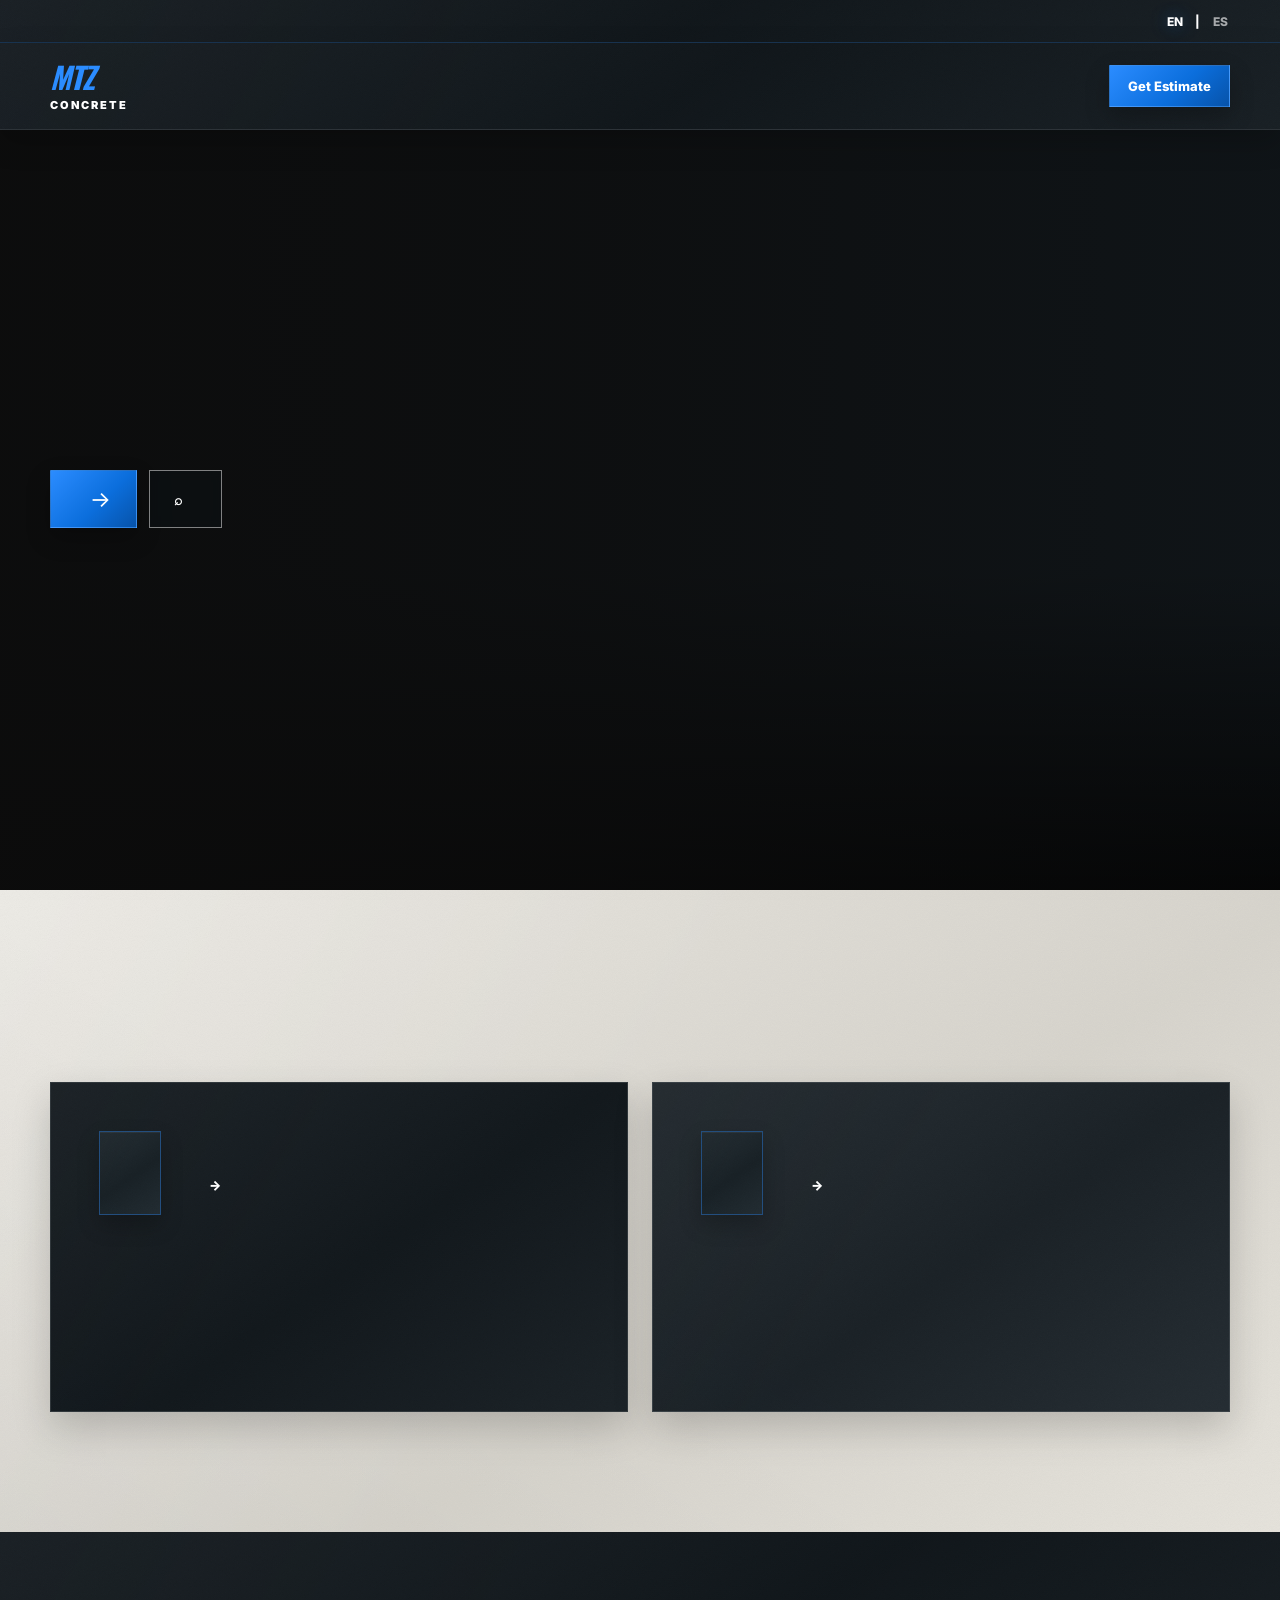
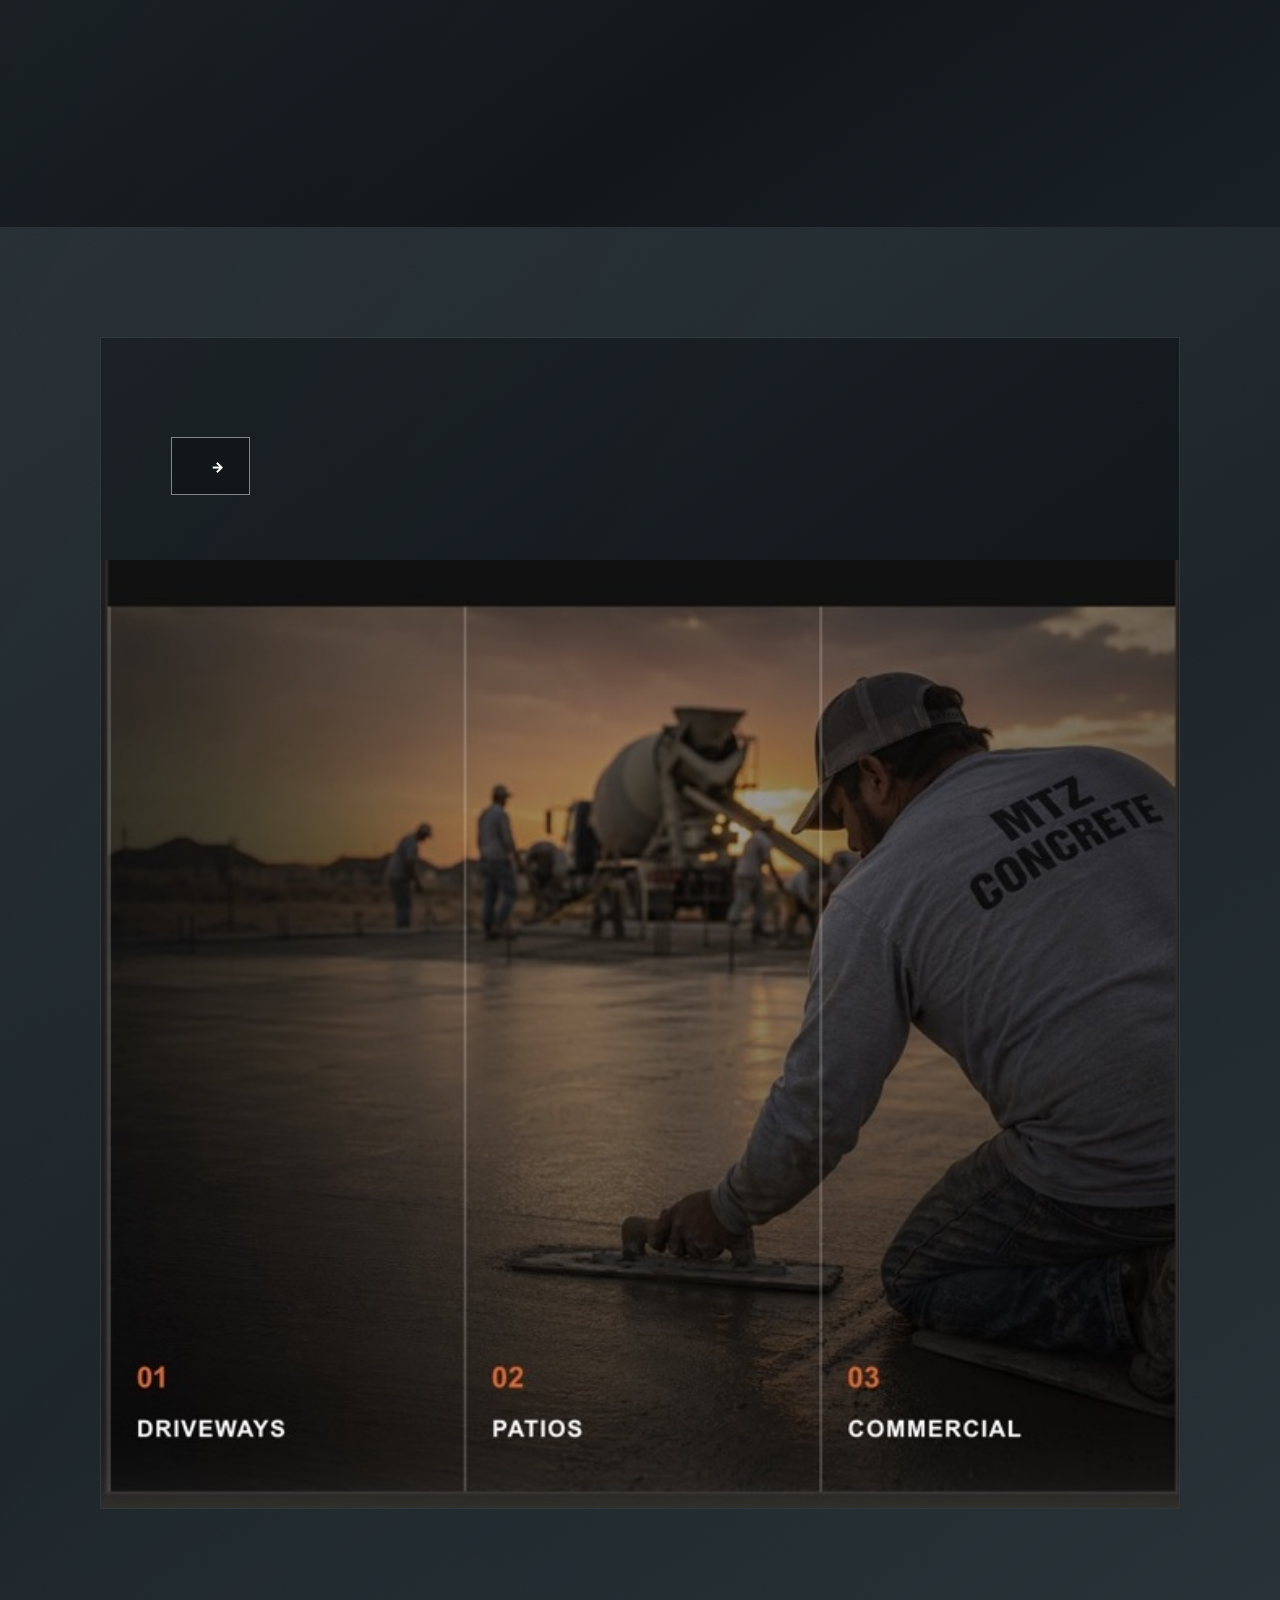
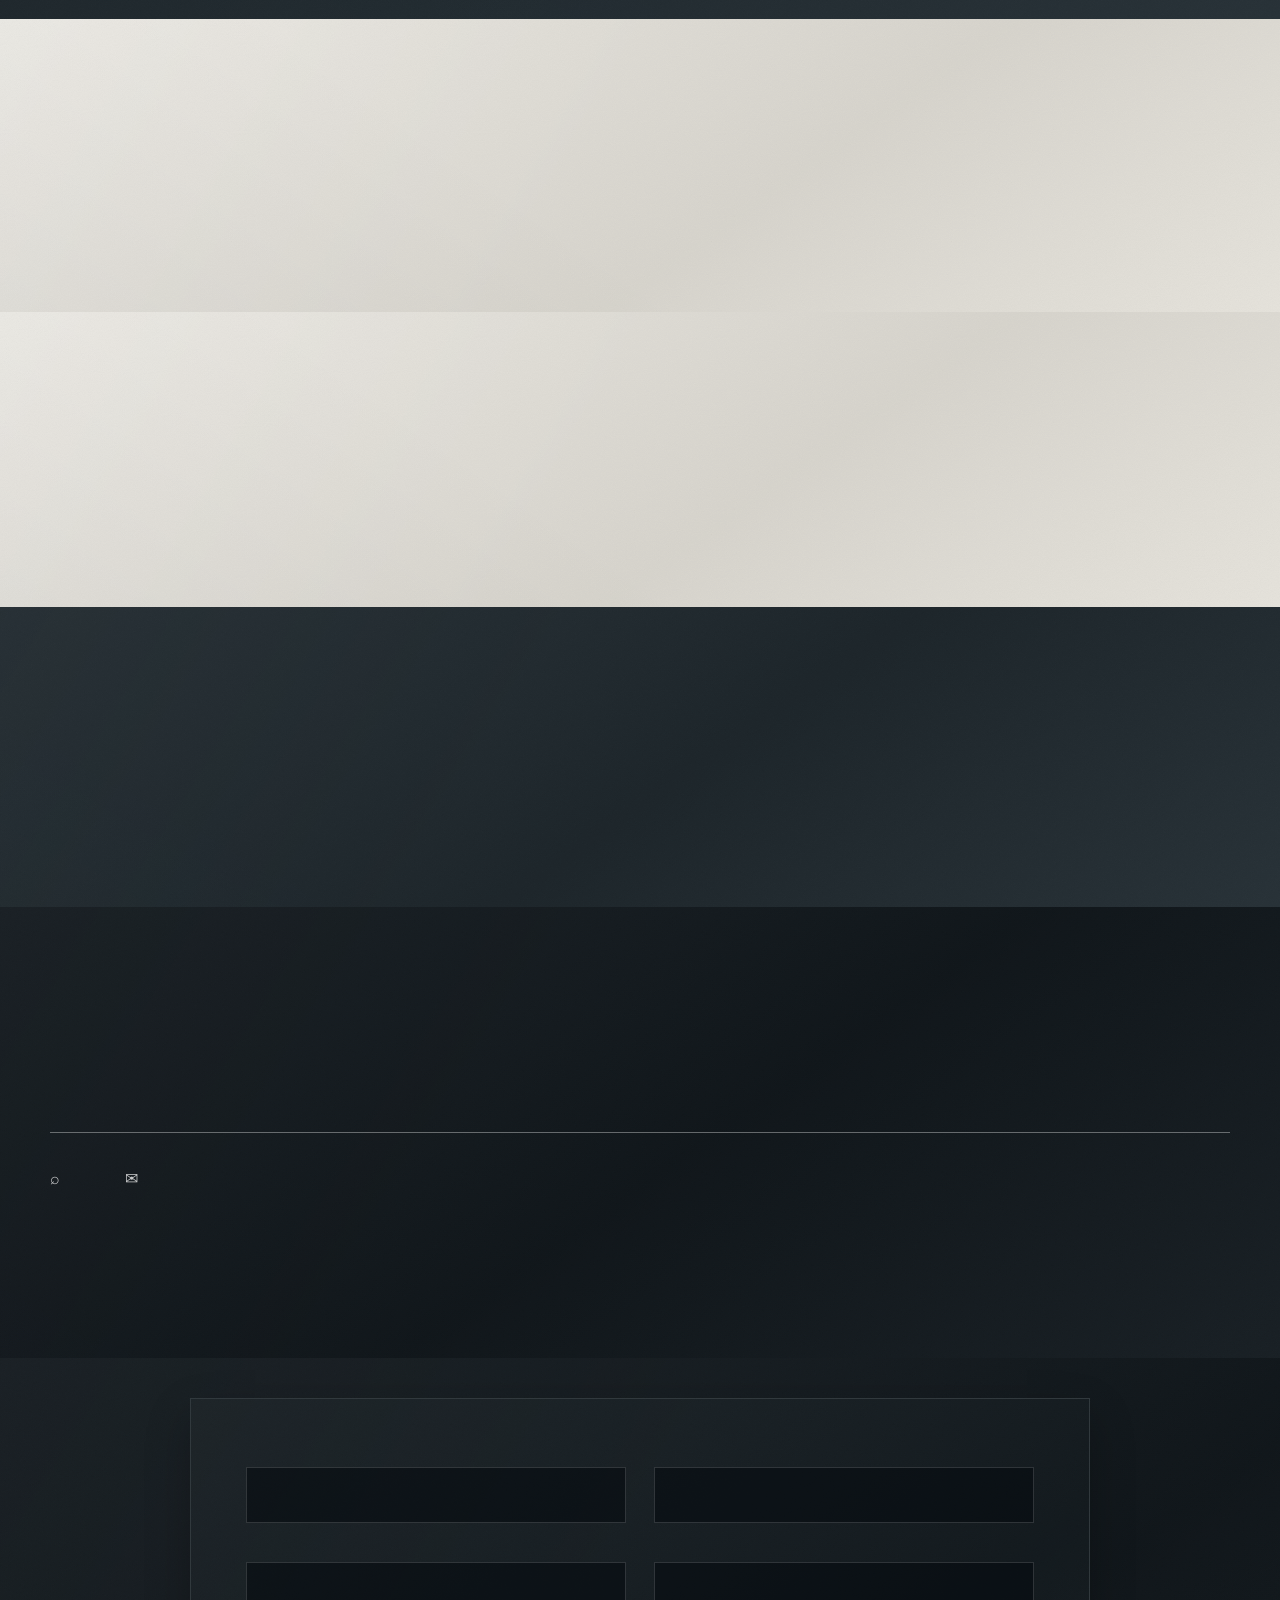
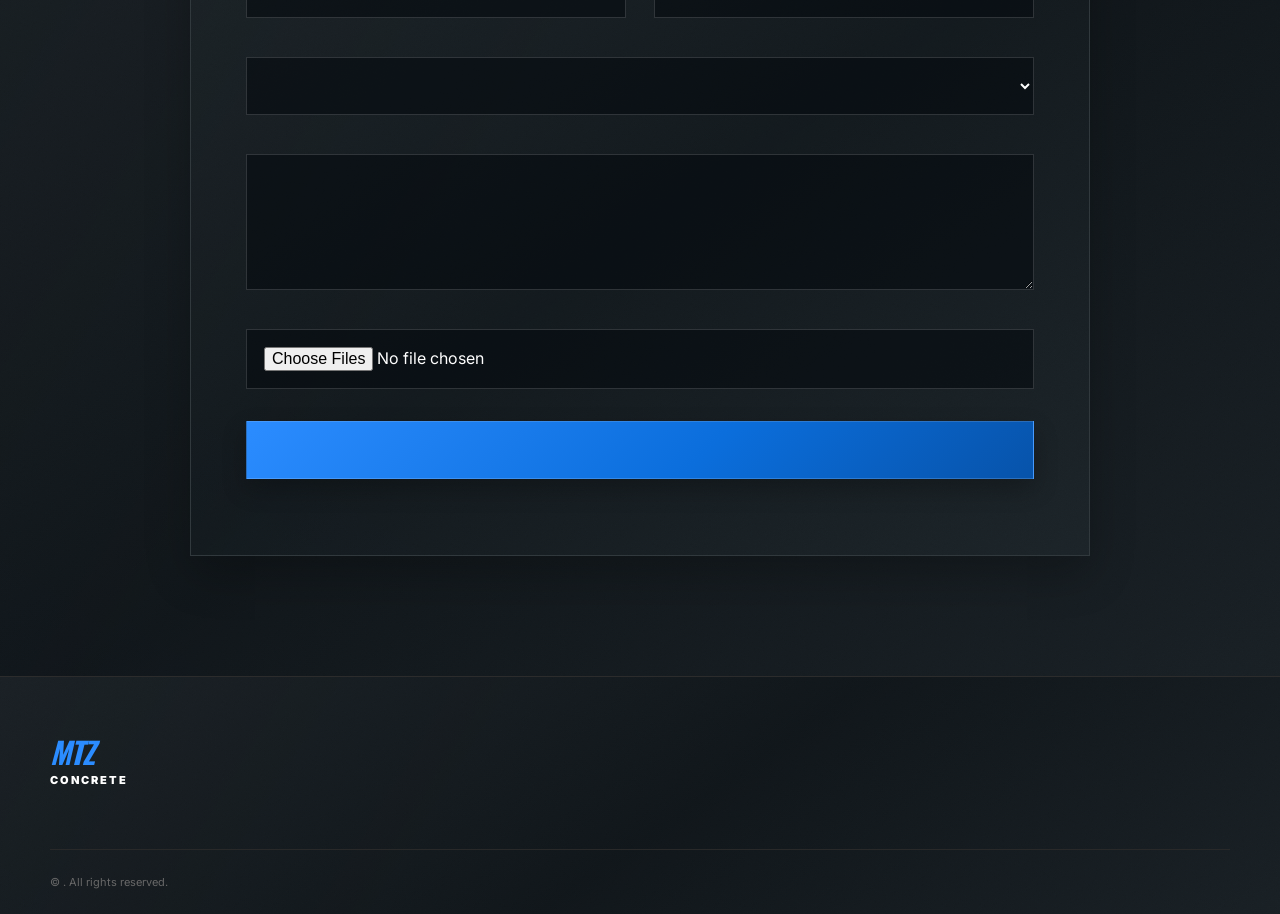
==== commit 5d37dc7a: "Rename index (2).html to index.html" ====
--- a/index.html
+++ b/index.html
@@ -151,7 +151,7 @@
           </div>
 
           <img
-            src="assets/images/mtz-project-gallery.jpg"
+            src="mtz-project-gallery.jpg"
             alt="MTZ Concrete project"
             class="gallery-image"
           >
--- a/styles.css
+++ b/styles.css
@@ -1,14 +1,7 @@
-/*
-=====================================================================
- MTZ CONCRETE — ORIGINAL LOOK REBUILD
- Mobile styling is based directly on the supplied original screenshots.
-=====================================================================
-*/
-
 :root {
-  --orange: #f4510b;
-  --orange-dark: #c83300;
-  --orange-mid: #df5e29;
+  --orange: #0b6edc;
+  --orange-dark: #0753aa;
+  --orange-mid: #0a63c8;
   --cream: #f4f1eb;
   --cream-deep: #ece7dd;
   --white: #fff;
@@ -40,8 +33,6 @@
   margin: 0 auto;
 }
 
-/* ---------- TOP STRIP ---------- */
-
 .top-strip {
   background: var(--orange);
   color: #fff;
@@ -75,8 +66,6 @@
 
 .top-lang.active { color: #fff; }
 
-/* ---------- NAV ---------- */
-
 .site-header {
   position: sticky;
   top: 0;
@@ -178,8 +167,6 @@
   font-weight: 700;
 }
 
-/* ---------- SHARED ---------- */
-
 .section-cream { background: var(--cream); }
 .section-black { background: #101010; color: #fff; }
 
@@ -191,7 +178,7 @@
   text-transform: uppercase;
 }
 
-.eyebrow-dark { color: #a9471d; }
+.eyebrow-dark { color: #0b6edc; }
 .light-eyebrow { color: rgba(255,255,255,.82); }
 
 .center-heading {
@@ -224,8 +211,6 @@
   color: var(--gray);
   line-height: 1.65;
 }
-
-/* ---------- HERO ---------- */
 
 .hero {
   position: relative;
@@ -336,8 +321,6 @@
   font-size: 18px;
 }
 
-/* ---------- SERVICES ---------- */
-
 .services {
   padding: 110px 0 120px;
 }
@@ -369,7 +352,7 @@
   position: absolute;
   width: 125px;
   height: 125px;
-  border: 18px solid rgba(244,81,11,.08);
+  border: 18px solid rgba(43,140,255,.075);
   border-radius: 50%;
   right: -55px;
   bottom: -55px;
@@ -428,7 +411,7 @@
 }
 
 .split-dark { background: #171717; }
-.split-orange { background: linear-gradient(135deg, #ff5c0d, #cf3500); }
+.split-orange { background: linear-gradient(135deg, #202a30, #151e24); }
 
 .split-icon {
   width: 62px;
@@ -440,7 +423,7 @@
 }
 
 .white-icon {
-  color: #9e300b;
+  color: #2b8cff;
   background: #fff;
 }
 
@@ -466,8 +449,6 @@
   letter-spacing: 1.1px;
 }
 
-/* ---------- STANDARD ---------- */
-
 .standard {
   padding: 110px 0 120px;
 }
@@ -508,8 +489,6 @@
   line-height: 1.7;
 }
 
-/* ---------- GALLERY ---------- */
-
 .gallery-section {
   padding: 110px 0;
   background: linear-gradient(180deg, #23211e, #ebe7df);
@@ -549,8 +528,6 @@
   width: 100%;
   display: block;
 }
-
-/* ---------- PROCESS ---------- */
 
 .process {
   padding: 110px 0 125px;
@@ -594,8 +571,6 @@
   line-height: 1.7;
 }
 
-/* ---------- SOCIAL ---------- */
-
 .social {
   position: relative;
   padding: 110px 0 120px;
@@ -606,7 +581,7 @@
   position: absolute;
   width: 330px;
   height: 330px;
-  border: 45px solid rgba(244,81,11,.07);
+  border: 45px solid rgba(43,140,255,.070);
   border-radius: 50%;
   right: -80px;
   top: -70px;
@@ -680,12 +655,10 @@
   letter-spacing: 1.5px;
 }
 
-/* ---------- SERVICE AREA ---------- */
-
 .service-area {
   padding: 115px 0 125px;
   color: #fff;
-  background: linear-gradient(180deg, #ee6b32, #ce531f);
+  background: linear-gradient(180deg, #303a40, #1d272d);
 }
 
 .area-heading {
@@ -717,7 +690,7 @@
   align-items: center;
   gap: 20px;
   border: 1px solid rgba(255,255,255,.30);
-  background: rgba(120,40,10,.12);
+  background: rgba(8,15,20,.34);
   font-size: 17px;
   font-weight: 900;
 }
@@ -728,8 +701,6 @@
   color: #fff;
 }
 
-/* ---------- ESTIMATE ---------- */
-
 .estimate {
   background: #111;
   color: #fff;
@@ -739,7 +710,7 @@
   position: relative;
   overflow: hidden;
   padding: 115px 0 170px;
-  background: linear-gradient(180deg, #d84700, #c63100);
+  background: linear-gradient(180deg, #202a30, #11181d);
 }
 
 .estimate-orange::after {
@@ -870,8 +841,6 @@
   line-height: 1.5;
 }
 
-/* ---------- FOOTER ---------- */
-
 .footer {
   padding: 60px 0 25px;
   background: #101010;
@@ -908,10 +877,6 @@
   font-size: 11px;
 }
 
-/* ===============================================================
-   MOBILE — based directly on supplied screenshots
-   =============================================================== */
-
 @media (max-width: 760px) {
   .container {
     width: min(100% - 46px, var(--container));
@@ -948,7 +913,7 @@
     font-size: 11px;
   }
 
-  /* HERO */
+  
   .hero {
     min-height: 1030px;
   }
@@ -1002,7 +967,7 @@
     font-size: 10px;
   }
 
-  /* SERVICES */
+  
   .services {
     padding: 110px 0 105px;
   }
@@ -1065,7 +1030,7 @@
     font-size: 17px;
   }
 
-  /* STANDARD */
+  
   .standard {
     padding: 110px 0 130px;
   }
@@ -1088,7 +1053,7 @@
     font-size: 16px;
   }
 
-  /* GALLERY */
+  
   .gallery-section {
     padding: 100px 0;
   }
@@ -1111,7 +1076,7 @@
     padding: 0 20px;
   }
 
-  /* PROCESS */
+  
   .process {
     padding: 110px 0 120px;
   }
@@ -1140,7 +1105,7 @@
     font-size: 19px;
   }
 
-  /* SOCIAL */
+  
   .social {
     padding: 110px 0 120px;
   }
@@ -1163,7 +1128,7 @@
     padding: 44px;
   }
 
-  /* SERVICE AREA */
+  
   .service-area {
     padding: 105px 0 115px;
   }
@@ -1186,7 +1151,7 @@
     font-size: 18px;
   }
 
-  /* ESTIMATE */
+  
   .estimate-orange {
     padding: 105px 0 170px;
   }
@@ -1227,7 +1192,7 @@
     min-height: 150px;
   }
 
-  /* FOOTER */
+  
   .footer-main {
     flex-direction: column;
   }
@@ -1236,3 +1201,1352 @@
     text-align: left;
   }
 }
+
+:root {
+  --orange: #0b6edc;
+  --orange-dark: #0753aa;
+  --orange-mid: #0a63c8;
+  --mtz-blue: #0b6edc;
+  --mtz-blue-light: #2b8cff;
+  --mtz-blue-dark: #0753aa;
+  --mtz-white: #f5f7f9;
+  --mtz-text: #d5dadd;
+  --mtz-muted: #9ba4aa;
+  --mtz-cement-950: #0c1115;
+  --mtz-cement-900: #11181d;
+  --mtz-cement-850: #172026;
+  --mtz-cement-800: #1d272d;
+  --mtz-cement-700: #303a40;
+  --mtz-cement-200: #d8d8d3;
+  --mtz-cement-100: #e5e4de;
+}
+
+body {
+  background: var(--mtz-cement-900);
+}
+
+.top-strip,
+.site-header,
+.mobile-menu,
+.section-black,
+.standard,
+.gallery-card,
+.split-dark,
+.split-orange,
+.social-card,
+.estimate,
+.estimate-orange,
+.estimate-black,
+.footer {
+  background-color: var(--mtz-cement-900) !important;
+  background-image:
+    radial-gradient(circle at 18% 20%, rgba(255,255,255,.070) 0 1px, transparent 1.8px),
+    radial-gradient(circle at 74% 63%, rgba(255,255,255,.045) 0 1px, transparent 1.7px),
+    radial-gradient(circle at 45% 82%, rgba(0,0,0,.22) 0 1px, transparent 1.8px),
+    linear-gradient(115deg, rgba(255,255,255,.035), transparent 28%, rgba(0,0,0,.15) 70%, rgba(255,255,255,.018)),
+    repeating-linear-gradient(18deg, rgba(255,255,255,.012) 0 1px, transparent 1px 5px),
+    repeating-linear-gradient(98deg, rgba(0,0,0,.028) 0 1px, transparent 1px 7px) !important;
+  background-size: 21px 21px, 29px 29px, 25px 25px, 100% 100%, auto, auto !important;
+}
+
+.top-strip {
+  border-bottom: 1px solid rgba(43,140,255,.22);
+}
+
+.site-header {
+  border-bottom: 1px solid rgba(255,255,255,.10) !important;
+  box-shadow: 0 12px 28px rgba(0,0,0,.20);
+}
+
+.services,
+.process,
+.section-cream {
+  background-color: var(--mtz-cement-100) !important;
+  background-image:
+    radial-gradient(circle at 16% 24%, rgba(0,0,0,.070) 0 1px, transparent 1.7px),
+    radial-gradient(circle at 78% 65%, rgba(255,255,255,.42) 0 1px, transparent 1.8px),
+    radial-gradient(circle at 48% 82%, rgba(0,0,0,.045) 0 1px, transparent 1.8px),
+    linear-gradient(120deg, rgba(255,255,255,.28), rgba(0,0,0,.040)),
+    repeating-linear-gradient(38deg, rgba(0,0,0,.014) 0 1px, transparent 1px 6px) !important;
+  background-size: 23px 23px, 31px 31px, 27px 27px, 100% 100%, auto !important;
+}
+
+.gallery-section,
+.service-area {
+  background-color: var(--mtz-cement-800) !important;
+  background-image:
+    radial-gradient(circle at 20% 22%, rgba(255,255,255,.065) 0 1px, transparent 1.8px),
+    radial-gradient(circle at 76% 66%, rgba(255,255,255,.038) 0 1px, transparent 1.8px),
+    linear-gradient(125deg, rgba(255,255,255,.035), rgba(0,0,0,.18)),
+    repeating-linear-gradient(24deg, rgba(255,255,255,.012) 0 1px, transparent 1px 5px) !important;
+  background-size: 22px 22px, 30px 30px, 100% 100%, auto !important;
+}
+
+.estimate-orange::after {
+  background-color: var(--mtz-cement-950) !important;
+  background-image:
+    radial-gradient(circle at 25% 35%, rgba(255,255,255,.045) 0 1px, transparent 1.7px),
+    repeating-linear-gradient(18deg, rgba(255,255,255,.010) 0 1px, transparent 1px 5px) !important;
+}
+
+.brand-main,
+.eyebrow,
+.eyebrow-dark,
+.process-number,
+.standard-icon,
+.hero-trust div::before {
+  color: var(--mtz-blue-light) !important;
+}
+
+.top-lang {
+  color: rgba(255,255,255,.62) !important;
+  background: transparent !important;
+  border: 0 !important;
+  box-shadow: none !important;
+}
+
+.top-lang.active,
+.top-lang:hover {
+  color: #fff !important;
+  text-shadow: 0 0 18px rgba(43,140,255,.38);
+}
+
+.nav-cta,
+.btn-orange,
+.btn-submit {
+  background: linear-gradient(135deg, var(--mtz-blue-light), var(--mtz-blue) 58%, var(--mtz-blue-dark)) !important;
+  color: #fff !important;
+  border: 1px solid rgba(255,255,255,.14) !important;
+  box-shadow: 0 10px 24px rgba(0,0,0,.24), 0 0 0 rgba(11,110,220,0);
+  transition: transform .25s ease, box-shadow .25s ease, border-color .25s ease;
+}
+
+.nav-cta:hover,
+.btn-orange:hover,
+.btn-submit:hover {
+  transform: translateY(-2px);
+  border-color: rgba(75,160,255,.72) !important;
+  box-shadow: 0 14px 32px rgba(0,0,0,.30), 0 0 22px rgba(11,110,220,.28);
+}
+
+.btn-dark-outline,
+.btn-white-outline {
+  background: rgba(12,17,21,.60) !important;
+  border-color: rgba(255,255,255,.48) !important;
+  color: #fff !important;
+  backdrop-filter: blur(5px);
+}
+
+.btn-dark-outline:hover,
+.btn-white-outline:hover {
+  background: rgba(11,110,220,.14) !important;
+  border-color: var(--mtz-blue-light) !important;
+  box-shadow: 0 0 20px rgba(11,110,220,.20);
+}
+
+.service-card,
+.process-card {
+  background-color: #d2d2cd !important;
+  background-image:
+    radial-gradient(circle at 16% 22%, rgba(0,0,0,.075) 0 1px, transparent 1.7px),
+    radial-gradient(circle at 78% 68%, rgba(255,255,255,.42) 0 1px, transparent 1.8px),
+    linear-gradient(130deg, rgba(255,255,255,.24), rgba(0,0,0,.050)),
+    repeating-linear-gradient(35deg, rgba(0,0,0,.015) 0 1px, transparent 1px 5px) !important;
+  border-color: rgba(20,27,32,.17) !important;
+  color: #151a1e;
+  box-shadow: 0 12px 30px rgba(0,0,0,.08);
+  transition: transform .3s ease, box-shadow .3s ease, border-color .3s ease;
+}
+
+.service-card:hover,
+.process-card:hover {
+  transform: translateY(-5px);
+  border-color: rgba(11,110,220,.48) !important;
+  box-shadow: 0 16px 34px rgba(0,0,0,.13), 0 0 22px rgba(11,110,220,.10);
+}
+
+.icon-box,
+.split-icon,
+.social-icon,
+.process-number {
+  background-color: var(--mtz-cement-800) !important;
+  background-image:
+    radial-gradient(circle at 22% 25%, rgba(255,255,255,.075) 0 1px, transparent 1.7px),
+    radial-gradient(circle at 72% 70%, rgba(255,255,255,.040) 0 1px, transparent 1.8px),
+    linear-gradient(135deg, rgba(255,255,255,.035), rgba(0,0,0,.18)),
+    repeating-linear-gradient(26deg, rgba(255,255,255,.012) 0 1px, transparent 1px 5px) !important;
+  border: 1px solid rgba(43,140,255,.38) !important;
+  color: var(--mtz-blue-light) !important;
+  box-shadow: inset 0 1px rgba(255,255,255,.035), 0 8px 18px rgba(0,0,0,.16);
+}
+
+.icon-box svg,
+.split-icon svg,
+.social-icon svg {
+  stroke: var(--mtz-blue-light) !important;
+}
+
+.service-card::after,
+.social-card::after,
+.social-rings {
+  border-color: rgba(43,140,255,.075) !important;
+}
+
+.split-card {
+  border: 1px solid rgba(255,255,255,.11);
+  box-shadow: 0 16px 36px rgba(0,0,0,.18);
+}
+
+.split-dark {
+  background-color: #151e24 !important;
+}
+
+.split-orange {
+  background-color: #202a30 !important;
+}
+
+.standard-card,
+.gallery-card,
+.social-card,
+.estimate-form,
+.area-item {
+  border-color: rgba(255,255,255,.12) !important;
+}
+
+.standard-card {
+  background-color: rgba(255,255,255,.018);
+  background-image:
+    radial-gradient(circle at 24% 24%, rgba(255,255,255,.050) 0 1px, transparent 1.8px),
+    linear-gradient(135deg, rgba(255,255,255,.025), rgba(0,0,0,.12)),
+    repeating-linear-gradient(34deg, rgba(255,255,255,.010) 0 1px, transparent 1px 5px);
+}
+
+.social-card {
+  border-bottom: 4px solid rgba(43,140,255,.68) !important;
+}
+
+.social-card:hover,
+.standard-card:hover {
+  border-color: rgba(43,140,255,.50) !important;
+  box-shadow: 0 15px 34px rgba(0,0,0,.24), 0 0 22px rgba(11,110,220,.12);
+}
+
+.area-item {
+  background-color: rgba(10,15,19,.42) !important;
+  background-image:
+    radial-gradient(circle at 18% 26%, rgba(255,255,255,.055) 0 1px, transparent 1.8px),
+    linear-gradient(125deg, rgba(255,255,255,.025), rgba(0,0,0,.14)) !important;
+}
+
+.area-pin {
+  color: var(--mtz-blue-light) !important;
+}
+
+.estimate-form {
+  background-color: #11181d !important;
+  background-image:
+    radial-gradient(circle at 18% 22%, rgba(255,255,255,.055) 0 1px, transparent 1.8px),
+    radial-gradient(circle at 76% 70%, rgba(255,255,255,.030) 0 1px, transparent 1.8px),
+    linear-gradient(125deg, rgba(255,255,255,.025), rgba(0,0,0,.16)),
+    repeating-linear-gradient(35deg, rgba(255,255,255,.010) 0 1px, transparent 1px 5px) !important;
+  box-shadow: 0 18px 42px rgba(0,0,0,.24);
+}
+
+.estimate-form input,
+.estimate-form select,
+.estimate-form textarea {
+  background: rgba(5,10,14,.58) !important;
+  border-color: rgba(255,255,255,.15) !important;
+}
+
+.estimate-form input:focus,
+.estimate-form select:focus,
+.estimate-form textarea:focus {
+  border-color: var(--mtz-blue-light) !important;
+  box-shadow: 0 0 0 3px rgba(11,110,220,.11), 0 0 18px rgba(11,110,220,.10);
+}
+
+.text-link:hover,
+.desktop-nav a:hover,
+.mobile-menu a:hover,
+.footer a:hover {
+  color: var(--mtz-blue-light) !important;
+}
+
+@media (max-width: 760px) {
+  .top-strip,
+  .site-header,
+  .mobile-menu,
+  .section-black,
+  .standard,
+  .gallery-card,
+  .split-dark,
+  .split-orange,
+  .social-card,
+  .estimate,
+  .estimate-orange,
+  .estimate-black,
+  .footer {
+    background-size: 19px 19px, 27px 27px, 23px 23px, 100% 100%, auto, auto !important;
+  }
+}
+
+
+/* =========================================================
+   MTZ CONCRETE — FINAL CEMENT TEXTURE + REAL SOCIAL LOGOS
+   ========================================================= */
+
+:root {
+  --mtz-concrete-noise-dark: url("data:image/svg+xml,%0A%3Csvg%20xmlns%3D%27http%3A%2F%2Fwww.w3.org%2F2000%2Fsvg%27%20viewBox%3D%270%200%20320%20320%27%20preserveAspectRatio%3D%27none%27%3E%0A%20%20%3Cfilter%20id%3D%27n%27%3E%0A%20%20%20%20%3CfeTurbulence%20type%3D%27fractalNoise%27%20baseFrequency%3D%270.95%27%20numOctaves%3D%272%27%20seed%3D%278%27%20stitchTiles%3D%27stitch%27%2F%3E%0A%20%20%20%20%3CfeColorMatrix%20type%3D%27saturate%27%20values%3D%270%27%2F%3E%0A%20%20%20%20%3CfeComponentTransfer%3E%0A%20%20%20%20%20%20%3CfeFuncA%20type%3D%27table%27%20tableValues%3D%270%200.09%27%2F%3E%0A%20%20%20%20%3C%2FfeComponentTransfer%3E%0A%20%20%3C%2Ffilter%3E%0A%20%20%3Crect%20width%3D%27100%25%27%20height%3D%27100%25%27%20filter%3D%27url%28%23n%29%27%20opacity%3D%271%27%2F%3E%0A%3C%2Fsvg%3E%0A");
+  --mtz-concrete-noise-light: url("data:image/svg+xml,%0A%3Csvg%20xmlns%3D%27http%3A%2F%2Fwww.w3.org%2F2000%2Fsvg%27%20viewBox%3D%270%200%20320%20320%27%20preserveAspectRatio%3D%27none%27%3E%0A%20%20%3Cfilter%20id%3D%27n%27%3E%0A%20%20%20%20%3CfeTurbulence%20type%3D%27fractalNoise%27%20baseFrequency%3D%270.82%27%20numOctaves%3D%272%27%20seed%3D%2712%27%20stitchTiles%3D%27stitch%27%2F%3E%0A%20%20%20%20%3CfeColorMatrix%20type%3D%27saturate%27%20values%3D%270%27%2F%3E%0A%20%20%20%20%3CfeComponentTransfer%3E%0A%20%20%20%20%20%20%3CfeFuncA%20type%3D%27table%27%20tableValues%3D%270%200.07%27%2F%3E%0A%20%20%20%20%3C%2FfeComponentTransfer%3E%0A%20%20%3C%2Ffilter%3E%0A%20%20%3Crect%20width%3D%27100%25%27%20height%3D%27100%25%27%20filter%3D%27url%28%23n%29%27%20opacity%3D%271%27%2F%3E%0A%3C%2Fsvg%3E%0A");
+}
+
+/* Kill dotted/grid backgrounds and replace with real concrete-like texture */
+.top-strip,
+.site-header,
+.mobile-menu,
+.section-black,
+.standard,
+.gallery-card,
+.split-dark,
+.split-orange,
+.social-card,
+.estimate,
+.estimate-orange,
+.estimate-black,
+.footer,
+.gallery-section,
+.service-area,
+.standard-card,
+.area-item,
+.estimate-form,
+.icon-box,
+.split-icon,
+.process-number,
+.social-icon {
+  background-image:
+    var(--mtz-concrete-noise-dark),
+    linear-gradient(145deg, rgba(255,255,255,.035), rgba(0,0,0,.18) 54%, rgba(255,255,255,.018)),
+    linear-gradient(32deg, rgba(255,255,255,.018), transparent 38%),
+    linear-gradient(122deg, rgba(0,0,0,.11), transparent 42%) !important;
+  background-size: 240px 240px, 100% 100%, 100% 100%, 100% 100% !important;
+  background-repeat: repeat, no-repeat, no-repeat, no-repeat !important;
+  background-blend-mode: soft-light, normal, overlay, multiply !important;
+}
+
+.top-strip,
+.site-header,
+.mobile-menu,
+.section-black,
+.standard,
+.gallery-card,
+.split-dark,
+.split-orange,
+.social-card,
+.estimate,
+.estimate-orange,
+.estimate-black,
+.footer {
+  background-color: #141b20 !important;
+}
+
+.gallery-section,
+.service-area {
+  background-color: #232d33 !important;
+}
+
+.services,
+.process,
+.section-cream,
+.service-card,
+.process-card {
+  background-image:
+    var(--mtz-concrete-noise-light),
+    linear-gradient(145deg, rgba(255,255,255,.24), rgba(0,0,0,.05) 60%, rgba(255,255,255,.10)),
+    linear-gradient(35deg, rgba(0,0,0,.03), transparent 42%),
+    linear-gradient(120deg, rgba(255,255,255,.16), transparent 48%) !important;
+  background-size: 240px 240px, 100% 100%, 100% 100%, 100% 100% !important;
+  background-repeat: repeat, no-repeat, no-repeat, no-repeat !important;
+  background-blend-mode: multiply, normal, multiply, screen !important;
+}
+
+.services,
+.process,
+.section-cream {
+  background-color: #e3e0d8 !important;
+}
+
+.service-card,
+.process-card {
+  background-color: #d5d2ca !important;
+  border-color: rgba(17,24,29,.12) !important;
+  color: #141a1e !important;
+  box-shadow: 0 12px 28px rgba(0,0,0,.08) !important;
+}
+
+.service-card p,
+.process-card p,
+.center-heading p,
+.social-heading p,
+.area-heading p,
+.estimate-intro p {
+  color: rgba(20,26,30,.72);
+}
+
+.dark-heading p,
+.gallery-copy p,
+.split-card p,
+.social-card p,
+.area-item,
+.estimate-intro,
+.estimate-intro p,
+.footer,
+.footer p,
+.footer a {
+  color: rgba(255,255,255,.76) !important;
+}
+
+/* remove dot patterns and rings */
+.service-card::after,
+.social-card::after,
+.social-rings,
+.estimate-orange::after {
+  background: none !important;
+  border: 0 !important;
+  content: none !important;
+}
+
+/* Better concrete cards */
+.standard-card,
+.social-card,
+.area-item,
+.estimate-form {
+  background-color: #171f24 !important;
+  border-color: rgba(255,255,255,.11) !important;
+}
+
+.area-item {
+  min-height: 78px;
+}
+
+.split-dark {
+  background-color: #161d22 !important;
+}
+
+.split-orange {
+  background-color: #20282e !important;
+}
+
+.icon-box,
+.split-icon,
+.process-number,
+.social-icon {
+  box-shadow: inset 0 1px 0 rgba(255,255,255,.05), 0 10px 22px rgba(0,0,0,.22) !important;
+}
+
+/* keep buttons blue */
+.nav-cta,
+.btn-orange,
+.btn-submit {
+  background: linear-gradient(135deg, var(--mtz-blue-light), var(--mtz-blue) 58%, var(--mtz-blue-dark)) !important;
+}
+
+@media (max-width: 760px) {
+  .top-strip,
+  .site-header,
+  .mobile-menu,
+  .section-black,
+  .standard,
+  .gallery-card,
+  .split-dark,
+  .split-orange,
+  .social-card,
+  .estimate,
+  .estimate-orange,
+  .estimate-black,
+  .footer,
+  .gallery-section,
+  .service-area,
+  .services,
+  .process,
+  .section-cream,
+  .service-card,
+  .process-card,
+  .standard-card,
+  .area-item,
+  .estimate-form {
+    background-size: 220px 220px, 100% 100%, 100% 100%, 100% 100% !important;
+  }
+}
+
+
+/* =========================================================
+   MTZ SOCIAL CARDS — BETTER LAYOUT + GOOGLE REVIEWS TILE
+   ========================================================= */
+
+.social-grid {
+  grid-template-columns: repeat(12, minmax(0, 1fr)) !important;
+  gap: 26px !important;
+  align-items: stretch;
+}
+
+.social-card {
+  grid-column: span 4;
+  min-height: 255px;
+  padding: 34px 36px 30px;
+  border-radius: 0;
+}
+
+.social-card:nth-child(4):nth-last-child(2) {
+  grid-column: 3 / span 4;
+}
+
+.social-card:nth-child(5):last-child {
+  grid-column: 7 / span 4;
+}
+
+.social-number {
+  top: 28px;
+  right: 30px;
+  color: rgba(255,255,255,.55) !important;
+}
+
+.social-icon {
+  width: 88px;
+  height: 88px;
+  border-radius: 4px;
+  border-width: 1px !important;
+}
+
+.social-card h3 {
+  margin: 28px 0 12px;
+  font-size: 24px;
+  line-height: 1.02;
+}
+
+.social-card p {
+  font-size: 12px;
+  color: rgba(255,255,255,.74) !important;
+  letter-spacing: 1.3px;
+}
+
+.social-card .social-icon::before {
+  width: 46px;
+  height: 46px;
+}
+
+@media (max-width: 1180px) {
+  .social-grid {
+    grid-template-columns: repeat(2, minmax(0, 1fr)) !important;
+  }
+
+  .social-card,
+  .social-card:nth-child(4):nth-last-child(2),
+  .social-card:nth-child(5):last-child {
+    grid-column: auto !important;
+  }
+}
+
+@media (max-width: 760px) {
+  .social-grid {
+    grid-template-columns: 1fr !important;
+    gap: 20px !important;
+  }
+
+  .social-card {
+    min-height: 230px;
+    padding: 30px 26px 26px;
+  }
+
+  .social-number {
+    top: 22px;
+    right: 22px;
+  }
+
+  .social-card h3 {
+    margin-top: 24px;
+    font-size: 21px;
+  }
+
+  .social-icon {
+    width: 80px;
+    height: 80px;
+  }
+}
+
+.social-card .social-icon {
+  width: 68px !important;
+  height: 68px !important;
+  display: grid !important;
+  place-items: center !important;
+  background: transparent !important;
+  background-image: none !important;
+  border: 0 !important;
+  box-shadow: none !important;
+  padding: 0 !important;
+  overflow: visible !important;
+}
+
+.social-card .social-icon svg {
+  display: none !important;
+}
+
+.social-card .social-icon::before {
+  content: "";
+  display: block;
+  width: 62px;
+  height: 62px;
+  background-color: transparent !important;
+  background-position: center !important;
+  background-repeat: no-repeat !important;
+  background-size: contain !important;
+  -webkit-mask: none !important;
+  mask: none !important;
+  filter: none !important;
+}
+
+.social-card:nth-child(1) .social-icon::before {
+  background-image: url("data:image/svg+xml,%3Csvg%20xmlns%3D%22http%3A%2F%2Fwww.w3.org%2F2000%2Fsvg%22%20viewBox%3D%220%200%2064%2064%22%3E%3Cpath%20fill%3D%22%231877F2%22%20d%3D%22M38.2%2060V35.7h8.1l1.2-9.5h-9.3v-6c0-2.7.8-4.6%204.7-4.6h5V7.1c-.9-.1-3.8-.4-7.2-.4-7.1%200-12%204.3-12%2012.4v7.1h-8.1v9.5h8.1V60h9.5z%22%2F%3E%3C%2Fsvg%3E") !important;
+}
+
+.social-card:nth-child(2) .social-icon::before {
+  background-image: url("data:image/svg+xml,%3Csvg%20xmlns%3D%22http%3A%2F%2Fwww.w3.org%2F2000%2Fsvg%22%20viewBox%3D%220%200%2064%2064%22%3E%3Cpath%20fill%3D%22%2325D366%22%20d%3D%22M32%203C16%203%203%2015.8%203%2031.7c0%205.5%201.6%2010.7%204.3%2015.1L3%2061l14.7-4.1A29.1%2029.1%200%200%200%2032%2060.7c16%200%2029-12.9%2029-28.8C61%2016%2048%203%2032%203z%22%2F%3E%3Cpath%20fill%3D%22%23fff%22%20d%3D%22M47.9%2039.2c-.8-.4-4.4-2.2-5.1-2.4-.7-.3-1.2-.4-1.7.4-.5.7-1.9%202.4-2.4%202.9-.4.5-.9.5-1.6.2-.8-.4-3.1-1.1-5.9-3.6-2.2-1.9-3.6-4.3-4.1-5-.4-.8%200-1.1.3-1.5.3-.3.8-.9%201.1-1.3.4-.4.5-.8.8-1.3.2-.5.1-.9%200-1.3-.2-.4-1.7-4.1-2.4-5.6-.6-1.5-1.3-1.3-1.7-1.3h-1.5c-.5%200-1.3.2-2%20.9-.7.8-2.7%202.7-2.7%206.5s2.8%207.5%203.2%208c.4.5%205.5%208.4%2013.3%2011.8%201.9.8%203.3%201.3%204.4%201.7%201.9.6%203.6.5%205%20.3%201.5-.2%204.4-1.8%205-3.6.6-1.7.6-3.2.4-3.6-.1-.3-.8-.6-1.4-1z%22%2F%3E%3C%2Fsvg%3E") !important;
+}
+
+.social-card:nth-child(3) .social-icon::before {
+  background-image: url("data:image/svg+xml,%3Csvg%20xmlns%3D%22http%3A%2F%2Fwww.w3.org%2F2000%2Fsvg%22%20viewBox%3D%220%200%2064%2064%22%3E%3Cdefs%3E%3ClinearGradient%20id%3D%22ig%22%20x1%3D%220%22%20y1%3D%2264%22%20x2%3D%2264%22%20y2%3D%220%22%3E%3Cstop%20offset%3D%220%22%20stop-color%3D%22%23FEDA75%22%2F%3E%3Cstop%20offset%3D%22.28%22%20stop-color%3D%22%23FA7E1E%22%2F%3E%3Cstop%20offset%3D%22.5%22%20stop-color%3D%22%23D62976%22%2F%3E%3Cstop%20offset%3D%22.72%22%20stop-color%3D%22%23962FBF%22%2F%3E%3Cstop%20offset%3D%221%22%20stop-color%3D%22%234F5BD5%22%2F%3E%3C%2FlinearGradient%3E%3C%2Fdefs%3E%3Crect%20x%3D%2210%22%20y%3D%2210%22%20width%3D%2244%22%20height%3D%2244%22%20rx%3D%2213%22%20fill%3D%22none%22%20stroke%3D%22url%28%23ig%29%22%20stroke-width%3D%225.5%22%2F%3E%3Ccircle%20cx%3D%2232%22%20cy%3D%2232%22%20r%3D%2210%22%20fill%3D%22none%22%20stroke%3D%22url%28%23ig%29%22%20stroke-width%3D%225.5%22%2F%3E%3Ccircle%20cx%3D%2247%22%20cy%3D%2217%22%20r%3D%223.4%22%20fill%3D%22%23D62976%22%2F%3E%3C%2Fsvg%3E") !important;
+}
+
+.social-card:nth-child(4) .social-icon::before {
+  background-image: url("data:image/svg+xml,%3Csvg%20xmlns%3D%22http%3A%2F%2Fwww.w3.org%2F2000%2Fsvg%22%20viewBox%3D%220%200%2064%2064%22%3E%3Cpath%20fill%3D%22%2325F4EE%22%20transform%3D%22translate%28-1.4%2C-.7%29%22%20d%3D%22M36.7%207.5c.6%204.3%203%207.7%206.7%209.8%202.2%201.3%204.6%201.9%207.1%202v8.4c-4.3-.1-8.5-1.3-12.2-3.5v17.2c0%209.8-8%2017.8-17.8%2017.8S2.7%2051.2%202.7%2041.4c0-9.2%207-16.8%2016-17.7v9.1a8.8%208.8%200%201%200%2010.8%208.6V7.5h7.2z%22%2F%3E%3Cpath%20fill%3D%22%23FE2C55%22%20transform%3D%22translate%281.4%2C.7%29%22%20d%3D%22M36.7%207.5c.6%204.3%203%207.7%206.7%209.8%202.2%201.3%204.6%201.9%207.1%202v8.4c-4.3-.1-8.5-1.3-12.2-3.5v17.2c0%209.8-8%2017.8-17.8%2017.8S2.7%2051.2%202.7%2041.4c0-9.2%207-16.8%2016-17.7v9.1a8.8%208.8%200%201%200%2010.8%208.6V7.5h7.2z%22%2F%3E%3Cpath%20fill%3D%22%23fff%22%20d%3D%22M36.7%207.5c.6%204.3%203%207.7%206.7%209.8%202.2%201.3%204.6%201.9%207.1%202v8.4c-4.3-.1-8.5-1.3-12.2-3.5v17.2c0%209.8-8%2017.8-17.8%2017.8S2.7%2051.2%202.7%2041.4c0-9.2%207-16.8%2016-17.7v9.1a8.8%208.8%200%201%200%2010.8%208.6V7.5h7.2z%22%2F%3E%3C%2Fsvg%3E") !important;
+}
+
+.social-card:nth-child(5) .social-icon::before {
+  width: 64px;
+  height: 58px;
+  background-image: url("data:image/svg+xml,%3Csvg%20xmlns%3D%22http%3A%2F%2Fwww.w3.org%2F2000%2Fsvg%22%20viewBox%3D%220%200%2072%2064%22%3E%3Cpath%20fill%3D%22%234285F4%22%20d%3D%22M60.9%2032.7c0-2.2-.2-3.9-.6-5.6H31v10.8h17c-.3%202.7-2.2%206.6-6.3%209.3l-.1.4%208.3%206.4.6.1c5.2-4.8%208.2-12%208.2-21.4h2.2z%22%2F%3E%3Cpath%20fill%3D%22%2334A853%22%20d%3D%22M31%2062c8.7%200%2016-2.9%2021.4-7.9l-10.2-7.9c-2.8%201.9-6.4%203.2-11.2%203.2-8.5%200-15.7-5.7-18.3-13.4l-.4.1-8.7%206.8-.1.3C8.8%2054.5%2019.5%2062%2031%2062z%22%2F%3E%3Cpath%20fill%3D%22%23FBBC05%22%20d%3D%22M12.7%2036c-.7-2-1.1-4.1-1.1-6.3s.4-4.3%201.1-6.3l-.1-.4-8.9-6.9-.3.1A30.7%2030.7%200%200%200%200%2029.7c0%204.9%201.2%209.5%203.3%2013.6L12.7%2036z%22%2F%3E%3Cpath%20fill%3D%22%23EA4335%22%20d%3D%22M31%2010c6.1%200%2010.2%202.6%2012.5%204.9l9.2-9C47.2.5%2039.8-2.7%2031-2.7%2019.5-2.7%208.8%204.8%203.4%2016.2l9.3%207.2C15.3%2015.7%2022.5%2010%2031%2010z%22%2F%3E%3Cpath%20fill%3D%22%23FABB05%22%20d%3D%22M62%208l1.5%204.5h4.8l-3.9%202.8%201.5%204.6-3.9-2.9-3.9%202.9%201.5-4.6-3.9-2.8h4.8L62%208z%22%2F%3E%3C%2Fsvg%3E") !important;
+}
+
+.social-card:nth-child(1) { border-bottom-color: #1877F2 !important; }
+.social-card:nth-child(2) { border-bottom-color: #25D366 !important; }
+.social-card:nth-child(3) { border-bottom-color: #E1306C !important; }
+.social-card:nth-child(4) { border-bottom-color: #25F4EE !important; }
+.social-card:nth-child(5) { border-bottom-color: #FABB05 !important; }
+/* =========================================================
+   FINAL SOCIAL ICON OVERRIDE — PREMIUM BADGES
+   Pegar hasta el final del styles.css
+   ========================================================= */
+
+.social-card .social-icon {
+  position: relative !important;
+  width: 88px !important;
+  height: 88px !important;
+  min-width: 88px !important;
+  min-height: 88px !important;
+  display: grid !important;
+  place-items: center !important;
+  padding: 0 !important;
+  margin: 0 !important;
+  overflow: visible !important;
+  border-radius: 22px !important;
+  border: 1px solid rgba(255,255,255,.14) !important;
+  background:
+    linear-gradient(145deg, rgba(255,255,255,.08), rgba(255,255,255,.025) 38%, rgba(0,0,0,.22)) !important;
+  box-shadow:
+    inset 0 1px 0 rgba(255,255,255,.10),
+    0 14px 30px rgba(0,0,0,.26),
+    0 0 0 1px rgba(255,255,255,.02) !important;
+  backdrop-filter: blur(3px);
+  -webkit-backdrop-filter: blur(3px);
+}
+
+.social-card .social-icon::after {
+  content: "" !important;
+  position: absolute !important;
+  inset: 0 !important;
+  border-radius: inherit !important;
+  pointer-events: none !important;
+  box-shadow:
+    inset 0 0 0 1px rgba(255,255,255,.04),
+    inset 0 -10px 20px rgba(0,0,0,.10) !important;
+}
+
+.social-card .social-icon svg {
+  display: none !important;
+}
+
+.social-card .social-icon::before {
+  content: "" !important;
+  display: block !important;
+  width: 54px !important;
+  height: 54px !important;
+  background-position: center !important;
+  background-repeat: no-repeat !important;
+  background-size: contain !important;
+  background-color: transparent !important;
+  -webkit-mask: none !important;
+  mask: none !important;
+  filter: none !important;
+  position: relative !important;
+  z-index: 2 !important;
+}
+
+/* Facebook */
+.social-card:nth-child(1) .social-icon {
+  border-color: rgba(24,119,242,.42) !important;
+  box-shadow:
+    inset 0 1px 0 rgba(255,255,255,.10),
+    0 14px 30px rgba(0,0,0,.26),
+    0 0 24px rgba(24,119,242,.14) !important;
+}
+
+.social-card:nth-child(1) .social-icon::before {
+  background-image: url("data:image/svg+xml,%3Csvg xmlns='http://www.w3.org/2000/svg' viewBox='0 0 24 24'%3E%3Cpath fill='%231877F2' d='M24 12.073C24 5.405 18.627 0 12 0S0 5.405 0 12.073c0 6.019 4.388 11.019 10.125 11.927v-8.438H7.078v-3.49h3.047V9.41c0-3.017 1.792-4.684 4.533-4.684 1.312 0 2.686.236 2.686.236v2.96h-1.513c-1.491 0-1.956.931-1.956 1.887v2.263h3.328l-.532 3.49h-2.796V24C19.612 23.092 24 18.092 24 12.073z'/%3E%3C/svg%3E") !important;
+}
+
+/* WhatsApp */
+.social-card:nth-child(2) .social-icon {
+  border-color: rgba(37,211,102,.42) !important;
+  box-shadow:
+    inset 0 1px 0 rgba(255,255,255,.10),
+    0 14px 30px rgba(0,0,0,.26),
+    0 0 24px rgba(37,211,102,.14) !important;
+}
+
+.social-card:nth-child(2) .social-icon::before {
+  background-image: url("data:image/svg+xml,%3Csvg xmlns='http://www.w3.org/2000/svg' viewBox='0 0 32 32'%3E%3Cpath fill='%2325D366' d='M16 3C8.8 3 3 8.7 3 15.8c0 2.4.7 4.8 2 6.8L3.3 29l6.6-1.7c1.9 1 4 1.6 6.1 1.6 7.2 0 13-5.7 13-12.9C29 8.7 23.2 3 16 3Z'/%3E%3Cpath fill='%23fff' d='M22.7 18.8c-.4-.2-2.2-1.1-2.5-1.2-.3-.1-.6-.2-.8.2-.2.4-1 1.2-1.2 1.5-.2.3-.5.3-.8.1-.4-.2-1.6-.6-2.9-1.8-1-.9-1.8-2.1-2-2.5-.2-.4 0-.6.2-.7l.6-.7c.2-.2.3-.4.4-.6.1-.3 0-.5 0-.7-.1-.2-.7-1.7-1.2-2.8-.3-.9-.7-.8-.9-.8h-.8c-.3 0-.7.1-1 .5-.4.4-1.4 1.4-1.4 3.3s1.4 3.8 1.6 4 .1.2.3.4c1.1 1.8 2.5 3.1 4.3 4 2.3 1.1 3.3 1.2 4.4 1 1-.2 2.2-1 2.5-2 .2-.9.2-1.7.1-1.9-.1-.2-.4-.3-.8-.6Z'/%3E%3C/svg%3E") !important;
+}
+
+/* Instagram */
+.social-card:nth-child(3) .social-icon {
+  border-color: rgba(225,48,108,.42) !important;
+  box-shadow:
+    inset 0 1px 0 rgba(255,255,255,.10),
+    0 14px 30px rgba(0,0,0,.26),
+    0 0 24px rgba(225,48,108,.14) !important;
+}
+
+.social-card:nth-child(3) .social-icon::before {
+  background-image: url("data:image/svg+xml,%3Csvg xmlns='http://www.w3.org/2000/svg' viewBox='0 0 64 64'%3E%3Cdefs%3E%3ClinearGradient id='ig' x1='0' y1='64' x2='64' y2='0'%3E%3Cstop offset='0' stop-color='%23FEDA75'/%3E%3Cstop offset='.28' stop-color='%23FA7E1E'/%3E%3Cstop offset='.5' stop-color='%23D62976'/%3E%3Cstop offset='.72' stop-color='%23962FBF'/%3E%3Cstop offset='1' stop-color='%234F5BD5'/%3E%3C/linearGradient%3E%3C/defs%3E%3Crect x='9' y='9' width='46' height='46' rx='14' fill='url(%23ig)'/%3E%3Ccircle cx='32' cy='32' r='10' fill='none' stroke='white' stroke-width='4.7'/%3E%3Ccircle cx='47' cy='17.5' r='3.1' fill='white'/%3E%3Crect x='18' y='18' width='28' height='28' rx='8.5' fill='none' stroke='white' stroke-width='4.7'/%3E%3C/svg%3E") !important;
+}
+
+/* TikTok */
+.social-card:nth-child(4) .social-icon {
+  border-color: rgba(37,244,238,.34) !important;
+  box-shadow:
+    inset 0 1px 0 rgba(255,255,255,.10),
+    0 14px 30px rgba(0,0,0,.26),
+    0 0 24px rgba(37,244,238,.10) !important;
+}
+
+.social-card:nth-child(4) .social-icon::before {
+  width: 56px !important;
+  height: 56px !important;
+  background-image: url("data:image/svg+xml,%3Csvg xmlns='http://www.w3.org/2000/svg' viewBox='0 0 64 64'%3E%3Cpath fill='%2325F4EE' transform='translate(-1.6,-1)' d='M37.2 8c.6 4.1 2.9 7.4 6.4 9.5 2.2 1.3 4.5 2 6.9 2.1v8.4c-4.2-.2-8.2-1.5-11.8-3.6v17.2c0 9.7-7.9 17.5-17.6 17.5S3.5 51.3 3.5 41.6c0-9.1 6.9-16.6 15.8-17.5v9.2c-4.8.6-8.4 4.6-8.4 9.4 0 5.4 4.4 9.8 9.8 9.8s9.8-4.4 9.8-9.8V8h6.7Z'/%3E%3Cpath fill='%23FE2C55' transform='translate(1.6,1)' d='M37.2 8c.6 4.1 2.9 7.4 6.4 9.5 2.2 1.3 4.5 2 6.9 2.1v8.4c-4.2-.2-8.2-1.5-11.8-3.6v17.2c0 9.7-7.9 17.5-17.6 17.5S3.5 51.3 3.5 41.6c0-9.1 6.9-16.6 15.8-17.5v9.2c-4.8.6-8.4 4.6-8.4 9.4 0 5.4 4.4 9.8 9.8 9.8s9.8-4.4 9.8-9.8V8h6.7Z'/%3E%3Cpath fill='white' d='M37.2 8c.6 4.1 2.9 7.4 6.4 9.5 2.2 1.3 4.5 2 6.9 2.1v8.4c-4.2-.2-8.2-1.5-11.8-3.6v17.2c0 9.7-7.9 17.5-17.6 17.5S3.5 51.3 3.5 41.6c0-9.1 6.9-16.6 15.8-17.5v9.2c-4.8.6-8.4 4.6-8.4 9.4 0 5.4 4.4 9.8 9.8 9.8s9.8-4.4 9.8-9.8V8h6.7Z'/%3E%3C/svg%3E") !important;
+}
+
+/* Google Reviews */
+.social-card:nth-child(5) .social-icon {
+  border-color: rgba(251,188,5,.34) !important;
+  box-shadow:
+    inset 0 1px 0 rgba(255,255,255,.10),
+    0 14px 30px rgba(0,0,0,.26),
+    0 0 24px rgba(251,188,5,.10) !important;
+}
+
+.social-card:nth-child(5) .social-icon::before {
+  width: 60px !important;
+  height: 60px !important;
+  background-image: url("data:image/svg+xml,%3Csvg xmlns='http://www.w3.org/2000/svg' viewBox='0 0 24 24'%3E%3Cpath fill='%234285F4' d='M23.766 12.276c0-.815-.066-1.584-.19-2.324H12.24v4.4h6.482c-.28 1.482-1.125 2.738-2.4 3.586v2.98h3.88c2.27-2.09 3.564-5.174 3.564-8.642z'/%3E%3Cpath fill='%2334A853' d='M12.24 24c3.24 0 5.956-1.074 7.94-2.908l-3.88-2.98c-1.077.72-2.455 1.145-4.06 1.145-3.12 0-5.765-2.107-6.71-4.94H1.52v3.092A11.997 11.997 0 0 0 12.24 24z'/%3E%3Cpath fill='%23FBBC05' d='M5.53 14.317A7.217 7.217 0 0 1 5.16 12c0-.806.14-1.587.37-2.317V6.59H1.52A11.997 11.997 0 0 0 0 12c0 1.936.464 3.768 1.52 5.41l4.01-3.093z'/%3E%3Cpath fill='%23EA4335' d='M12.24 4.745c1.77 0 3.35.61 4.6 1.81l3.45-3.45C18.19 1.09 15.47 0 12.24 0A11.997 11.997 0 0 0 1.52 6.59L5.53 9.683c.945-2.833 3.59-4.938 6.71-4.938z'/%3E%3C/svg%3E") !important;
+}
+
+.social-card:nth-child(1) { border-bottom-color: #1877F2 !important; }
+.social-card:nth-child(2) { border-bottom-color: #25D366 !important; }
+.social-card:nth-child(3) { border-bottom-color: #E1306C !important; }
+.social-card:nth-child(4) { border-bottom-color: #25F4EE !important; }
+.social-card:nth-child(5) { border-bottom-color: #FABB05 !important; }
+
+@media (max-width: 760px) {
+  .social-card .social-icon {
+    width: 82px !important;
+    height: 82px !important;
+    min-width: 82px !important;
+    min-height: 82px !important;
+  }
+
+  .social-card .social-icon::before {
+    width: 50px !important;
+    height: 50px !important;
+  }
+
+  .social-card:nth-child(5) .social-icon::before {
+    width: 56px !important;
+    height: 56px !important;
+  }
+}
+/
+.social-card:nth-child(3) .social-icon {
+  width: 90px !important;
+  height: 90px !important;
+  min-width: 90px !important;
+  min-height: 90px !important;
+  border-radius: 24px !important;
+  border: 1.5px solid transparent !important;
+  background:
+    linear-gradient(180deg, rgba(14,18,24,.92), rgba(10,14,19,.98)) padding-box,
+    linear-gradient(135deg, #feda75 0%, #fa7e1e 24%, #d62976 52%, #962fbf 76%, #4f5bd5 100%) border-box !important;
+  box-shadow:
+    inset 0 1px 0 rgba(255,255,255,.08),
+    0 16px 30px rgba(0,0,0,.28),
+    0 0 28px rgba(214,41,118,.18) !important;
+}
+
+.social-card:nth-child(3) .social-icon::after {
+  content: "" !important;
+  position: absolute !important;
+  inset: 0 !important;
+  border-radius: inherit !important;
+  pointer-events: none !important;
+  box-shadow:
+    inset 0 0 0 1px rgba(255,255,255,.03),
+    inset 0 -10px 18px rgba(0,0,0,.10) !important;
+}
+
+.social-card:nth-child(3) .social-icon::before {
+  content: "" !important;
+  width: 58px !important;
+  height: 58px !important;
+  display: block !important;
+  background-position: center !important;
+  background-repeat: no-repeat !important;
+  background-size: contain !important;
+  background-image: url("data:image/svg+xml,%3Csvg xmlns='http://www.w3.org/2000/svg' viewBox='0 0 64 64'%3E%3Cdefs%3E%3ClinearGradient id='ig' x1='8' y1='56' x2='56' y2='8' gradientUnits='userSpaceOnUse'%3E%3Cstop offset='0' stop-color='%23FEDA75'/%3E%3Cstop offset='.24' stop-color='%23FA7E1E'/%3E%3Cstop offset='.5' stop-color='%23D62976'/%3E%3Cstop offset='.74' stop-color='%23962FBF'/%3E%3Cstop offset='1' stop-color='%234F5BD5'/%3E%3C/linearGradient%3E%3C/defs%3E%3Crect x='8' y='8' width='48' height='48' rx='14' fill='url(%23ig)'/%3E%3Crect x='18' y='18' width='28' height='28' rx='8.5' fill='none' stroke='white' stroke-width='4.4'/%3E%3Ccircle cx='32' cy='32' r='7.6' fill='none' stroke='white' stroke-width='4.4'/%3E%3Ccircle cx='44.5' cy='19.5' r='2.7' fill='white'/%3E%3C/svg%3E") !important;
+  filter: none !important;
+  -webkit-mask: none !important;
+  mask: none !important;
+  position: relative !important;
+  z-index: 2 !important;
+}
+
+@media (max-width: 760px) {
+  .social-card:nth-child(3) .social-icon {
+    width: 84px !important;
+    height: 84px !important;
+    min-width: 84px !important;
+    min-height: 84px !important;
+  }
+
+  .social-card:nth-child(3) .social-icon::before {
+    width: 54px !important;
+    height: 54px !important;
+  }
+}
+/* =========================================================
+   MTZ SOCIAL — REAL BRAND SVG OVERRIDE
+   Pegar HASTA MERO ABAJO del styles.css
+   ========================================================= */
+
+/* Quitar TODOS los badges, outlines y efectos viejos */
+.social-card .social-icon {
+  position: relative !important;
+
+  width: 78px !important;
+  height: 78px !important;
+  min-width: 78px !important;
+  min-height: 78px !important;
+
+  display: grid !important;
+  place-items: center !important;
+
+  padding: 0 !important;
+  margin: 0 !important;
+
+  background: transparent !important;
+  background-image: none !important;
+
+  border: 0 !important;
+  border-radius: 0 !important;
+
+  box-shadow: none !important;
+  filter: none !important;
+
+  overflow: visible !important;
+}
+
+/* Desactivar cualquier SVG viejo del HTML */
+.social-card .social-icon svg {
+  display: none !important;
+}
+
+/* Base para los logos REALES */
+.social-card .social-icon::before {
+  content: "" !important;
+
+  display: block !important;
+
+  width: 70px !important;
+  height: 70px !important;
+
+  position: relative !important;
+  z-index: 2 !important;
+
+  background-color: transparent !important;
+  background-position: center !important;
+  background-repeat: no-repeat !important;
+  background-size: contain !important;
+
+  -webkit-mask: none !important;
+  mask: none !important;
+
+  filter: none !important;
+  box-shadow: none !important;
+}
+
+/* Quitar adornos viejos */
+.social-card .social-icon::after {
+  content: none !important;
+  display: none !important;
+}
+
+
+/* =======================
+   FACEBOOK
+   ======================= */
+
+.social-card:nth-child(1) .social-icon::before {
+  width: 70px !important;
+  height: 70px !important;
+
+  background-image:
+    url("https://brandlogos.sgp1.digitaloceanspaces.com/svg/logos/facebook.svg") !important;
+}
+
+
+/* =======================
+   WHATSAPP
+   ======================= */
+
+.social-card:nth-child(2) .social-icon::before {
+  width: 70px !important;
+  height: 70px !important;
+
+  background-image:
+    url("https://dl.svgcdn.com/svg/logos/whatsapp-icon.svg") !important;
+}
+
+
+/* =======================
+   INSTAGRAM
+   ======================= */
+
+.social-card:nth-child(3) .social-icon::before {
+  width: 72px !important;
+  height: 72px !important;
+
+  background-image:
+    url("https://dl.svgcdn.com/svg/logos/instagram-icon.svg") !important;
+}
+
+
+/* =======================
+   TIKTOK
+   ======================= */
+
+.social-card:nth-child(4) .social-icon::before {
+  width: 70px !important;
+  height: 70px !important;
+
+  background-image:
+    url("https://brandlogos.sgp1.digitaloceanspaces.com/svg/logos/tiktok-icon.svg") !important;
+}
+
+
+/* =======================
+   GOOGLE REVIEWS
+   ======================= */
+
+.social-card:nth-child(5) .social-icon::before {
+  width: 66px !important;
+  height: 66px !important;
+
+  background-image:
+    url("https://brandlogos.sgp1.digitaloceanspaces.com/svg/logos/google-icon.svg") !important;
+}
+
+/* Estrellita separada — NO altera la G */
+.social-card:nth-child(5) .social-icon::after {
+  content: "★" !important;
+
+  display: block !important;
+  position: absolute !important;
+
+  right: -3px !important;
+  top: -5px !important;
+
+  z-index: 4 !important;
+
+  color: #fbbc05 !important;
+
+  font-size: 22px !important;
+  line-height: 1 !important;
+
+  text-shadow:
+    0 2px 5px rgba(0,0,0,.38) !important;
+}
+
+
+/* =======================
+   COLORES DE LAS CARDS
+   ======================= */
+
+.social-card:nth-child(1) {
+  border-bottom-color: #1877F2 !important;
+}
+
+.social-card:nth-child(2) {
+  border-bottom-color: #25D366 !important;
+}
+
+.social-card:nth-child(3) {
+  border-bottom-color: #E1306C !important;
+}
+
+.social-card:nth-child(4) {
+  border-bottom-color: #25F4EE !important;
+}
+
+.social-card:nth-child(5) {
+  border-bottom-color: #FBBC05 !important;
+}
+
+
+/* =======================
+   MOBILE
+   ======================= */
+
+@media (max-width: 760px) {
+
+  .social-card .social-icon {
+    width: 72px !important;
+    height: 72px !important;
+    min-width: 72px !important;
+    min-height: 72px !important;
+  }
+
+  .social-card .social-icon::before {
+    width: 64px !important;
+    height: 64px !important;
+  }
+
+  .social-card:nth-child(3) .social-icon::before {
+    width: 66px !important;
+    height: 66px !important;
+  }
+
+  .social-card:nth-child(5) .social-icon::before {
+    width: 60px !important;
+    height: 60px !important;
+  }
+
+  .social-card:nth-child(5) .social-icon::after {
+    font-size: 19px !important;
+    right: -2px !important;
+    top: -4px !important;
+  }
+}
+.social-card .social-icon {
+  position: relative !important;
+  width: 82px !important;
+  height: 82px !important;
+  min-width: 82px !important;
+  min-height: 82px !important;
+  display: grid !important;
+  place-items: center !important;
+  padding: 0 !important;
+  margin: 0 !important;
+  background: transparent !important;
+  background-image: none !important;
+  border: 0 !important;
+  border-radius: 0 !important;
+  box-shadow: none !important;
+  overflow: visible !important;
+}
+
+.social-card .social-icon svg {
+  display: none !important;
+}
+
+.social-card .social-icon::after {
+  content: none !important;
+  display: none !important;
+}
+
+.social-card .social-icon::before {
+  content: "" !important;
+  display: block !important;
+  width: 76px !important;
+  height: 76px !important;
+  background-color: transparent !important;
+  background-position: center !important;
+  background-repeat: no-repeat !important;
+  background-size: contain !important;
+  -webkit-mask: none !important;
+  mask: none !important;
+  box-shadow: none !important;
+  position: relative !important;
+  z-index: 2 !important;
+}
+
+/* Real local logo files â€” no CDN, no remote URLs */
+.social-card:nth-child(1) .social-icon::before {
+  background-image: url("assets/icons/facebook.svg") !important;
+  filter: drop-shadow(0 7px 13px rgba(8,102,255,.22)) !important;
+}
+
+.social-card:nth-child(2) .social-icon::before {
+  width: 72px !important;
+  height: 72px !important;
+  background-image: url("assets/icons/whatsapp.svg") !important;
+  filter: drop-shadow(0 7px 13px rgba(37,211,102,.20)) !important;
+}
+
+.social-card:nth-child(3) .social-icon::before {
+  width: 74px !important;
+  height: 74px !important;
+  background-image: url("assets/icons/instagram.svg") !important;
+  filter: drop-shadow(0 8px 15px rgba(214,41,118,.18)) !important;
+}
+
+.social-card:nth-child(4) .social-icon::before {
+  width: 72px !important;
+  height: 72px !important;
+  background-image: url("assets/icons/tiktok.svg") !important;
+  filter: drop-shadow(0 8px 14px rgba(0,0,0,.28)) !important;
+}
+
+.social-card:nth-child(5) .social-icon::before {
+  width: 78px !important;
+  height: 72px !important;
+  background-image: url("assets/icons/google-reviews.svg") !important;
+  filter: drop-shadow(0 7px 13px rgba(251,188,5,.14)) !important;
+}
+
+.social-card:nth-child(1) { border-bottom-color: #0866FF !important; }
+.social-card:nth-child(2) { border-bottom-color: #25D366 !important; }
+.social-card:nth-child(3) { border-bottom-color: #E1306C !important; }
+.social-card:nth-child(4) { border-bottom-color: #25F4EE !important; }
+.social-card:nth-child(5) { border-bottom-color: #FBBC05 !important; }
+
+@media (max-width: 760px) {
+  .social-card .social-icon {
+    width: 76px !important;
+    height: 76px !important;
+    min-width: 76px !important;
+    min-height: 76px !important;
+  }
+
+  .social-card .social-icon::before {
+    width: 68px !important;
+    height: 68px !important;
+  }
+
+  .social-card:nth-child(2) .social-icon::before,
+  .social-card:nth-child(4) .social-icon::before {
+    width: 65px !important;
+    height: 65px !important;
+  }
+
+  .social-card:nth-child(3) .social-icon::before {
+    width: 67px !important;
+    height: 67px !important;
+  }
+
+  .social-card:nth-child(5) .social-icon::before {
+    width: 70px !important;
+    height: 65px !important;
+  }
+}
+/* =========================================================
+   MTZ SOCIAL LOGOS — LOCAL FILES FINAL OVERRIDE
+   ========================================================= */
+
+html body .social-grid .social-card .social-icon {
+  position: relative !important;
+  width: 84px !important;
+  height: 84px !important;
+  min-width: 84px !important;
+  min-height: 84px !important;
+
+  display: flex !important;
+  align-items: center !important;
+  justify-content: center !important;
+
+  padding: 0 !important;
+  margin: 0 !important;
+
+  background: transparent !important;
+  background-image: none !important;
+
+  border: 0 !important;
+  border-radius: 0 !important;
+
+  box-shadow: none !important;
+  filter: none !important;
+
+  overflow: visible !important;
+}
+
+
+/* MATAR TODOS LOS ICONOS VIEJOS DEL CSS */
+
+html body .social-grid .social-card .social-icon::before,
+html body .social-grid .social-card .social-icon::after {
+  content: none !important;
+  display: none !important;
+
+  background: none !important;
+  background-image: none !important;
+
+  -webkit-mask: none !important;
+  mask: none !important;
+
+  box-shadow: none !important;
+  filter: none !important;
+}
+
+
+html body .social-grid .social-card .social-icon > svg {
+  display: none !important;
+}
+
+
+/* LOGO REAL */
+
+html body .social-grid .social-card .social-brand-logo {
+  display: block !important;
+
+  width: 76px !important;
+  height: 76px !important;
+
+  max-width: none !important;
+  max-height: none !important;
+
+  object-fit: contain !important;
+
+  background: transparent !important;
+
+  border: 0 !important;
+  border-radius: 0 !important;
+
+  box-shadow: none !important;
+
+  position: relative !important;
+  z-index: 10 !important;
+}
+
+
+/* FACEBOOK */
+
+html body .social-grid .social-card:nth-child(1) .social-brand-logo {
+  width: 72px !important;
+  height: 72px !important;
+
+  filter:
+    drop-shadow(0 8px 14px rgba(8,102,255,.22)) !important;
+}
+
+
+/* WHATSAPP */
+
+html body .social-grid .social-card:nth-child(2) .social-brand-logo {
+  width: 72px !important;
+  height: 72px !important;
+
+  filter:
+    drop-shadow(0 8px 14px rgba(37,211,102,.18)) !important;
+}
+
+
+/* INSTAGRAM */
+
+html body .social-grid .social-card:nth-child(3) .social-brand-logo {
+  width: 75px !important;
+  height: 75px !important;
+
+  filter:
+    drop-shadow(0 8px 15px rgba(214,41,118,.20)) !important;
+}
+
+
+/* TIKTOK */
+
+html body .social-grid .social-card:nth-child(4) .social-brand-logo {
+  width: 72px !important;
+  height: 78px !important;
+
+  filter:
+    drop-shadow(0 9px 15px rgba(0,0,0,.32)) !important;
+}
+
+
+/* GOOGLE REVIEWS
+   La estrella YA VIENE dentro del archivo SVG
+*/
+
+html body .social-grid .social-card:nth-child(5) .social-brand-logo {
+  width: 82px !important;
+  height: 76px !important;
+
+  filter:
+    drop-shadow(0 8px 14px rgba(251,188,5,.16)) !important;
+}
+
+
+/* LÍNEAS INFERIORES */
+
+html body .social-grid .social-card:nth-child(1) {
+  border-bottom-color: #0866FF !important;
+}
+
+html body .social-grid .social-card:nth-child(2) {
+  border-bottom-color: #25D366 !important;
+}
+
+html body .social-grid .social-card:nth-child(3) {
+  border-bottom-color: #E1306C !important;
+}
+
+html body .social-grid .social-card:nth-child(4) {
+  border-bottom-color: #25F4EE !important;
+}
+
+html body .social-grid .social-card:nth-child(5) {
+  border-bottom-color: #FBBC05 !important;
+}
+
+
+/* MOBILE */
+
+@media (max-width: 760px) {
+
+  html body .social-grid .social-card .social-icon {
+    width: 76px !important;
+    height: 76px !important;
+    min-width: 76px !important;
+    min-height: 76px !important;
+  }
+
+  html body .social-grid .social-card .social-brand-logo {
+    width: 66px !important;
+    height: 66px !important;
+  }
+
+  html body .social-grid .social-card:nth-child(4) .social-brand-logo {
+    height: 70px !important;
+  }
+
+  html body .social-grid .social-card:nth-child(5) .social-brand-logo {
+    width: 74px !important;
+    height: 68px !important;
+  }
+}
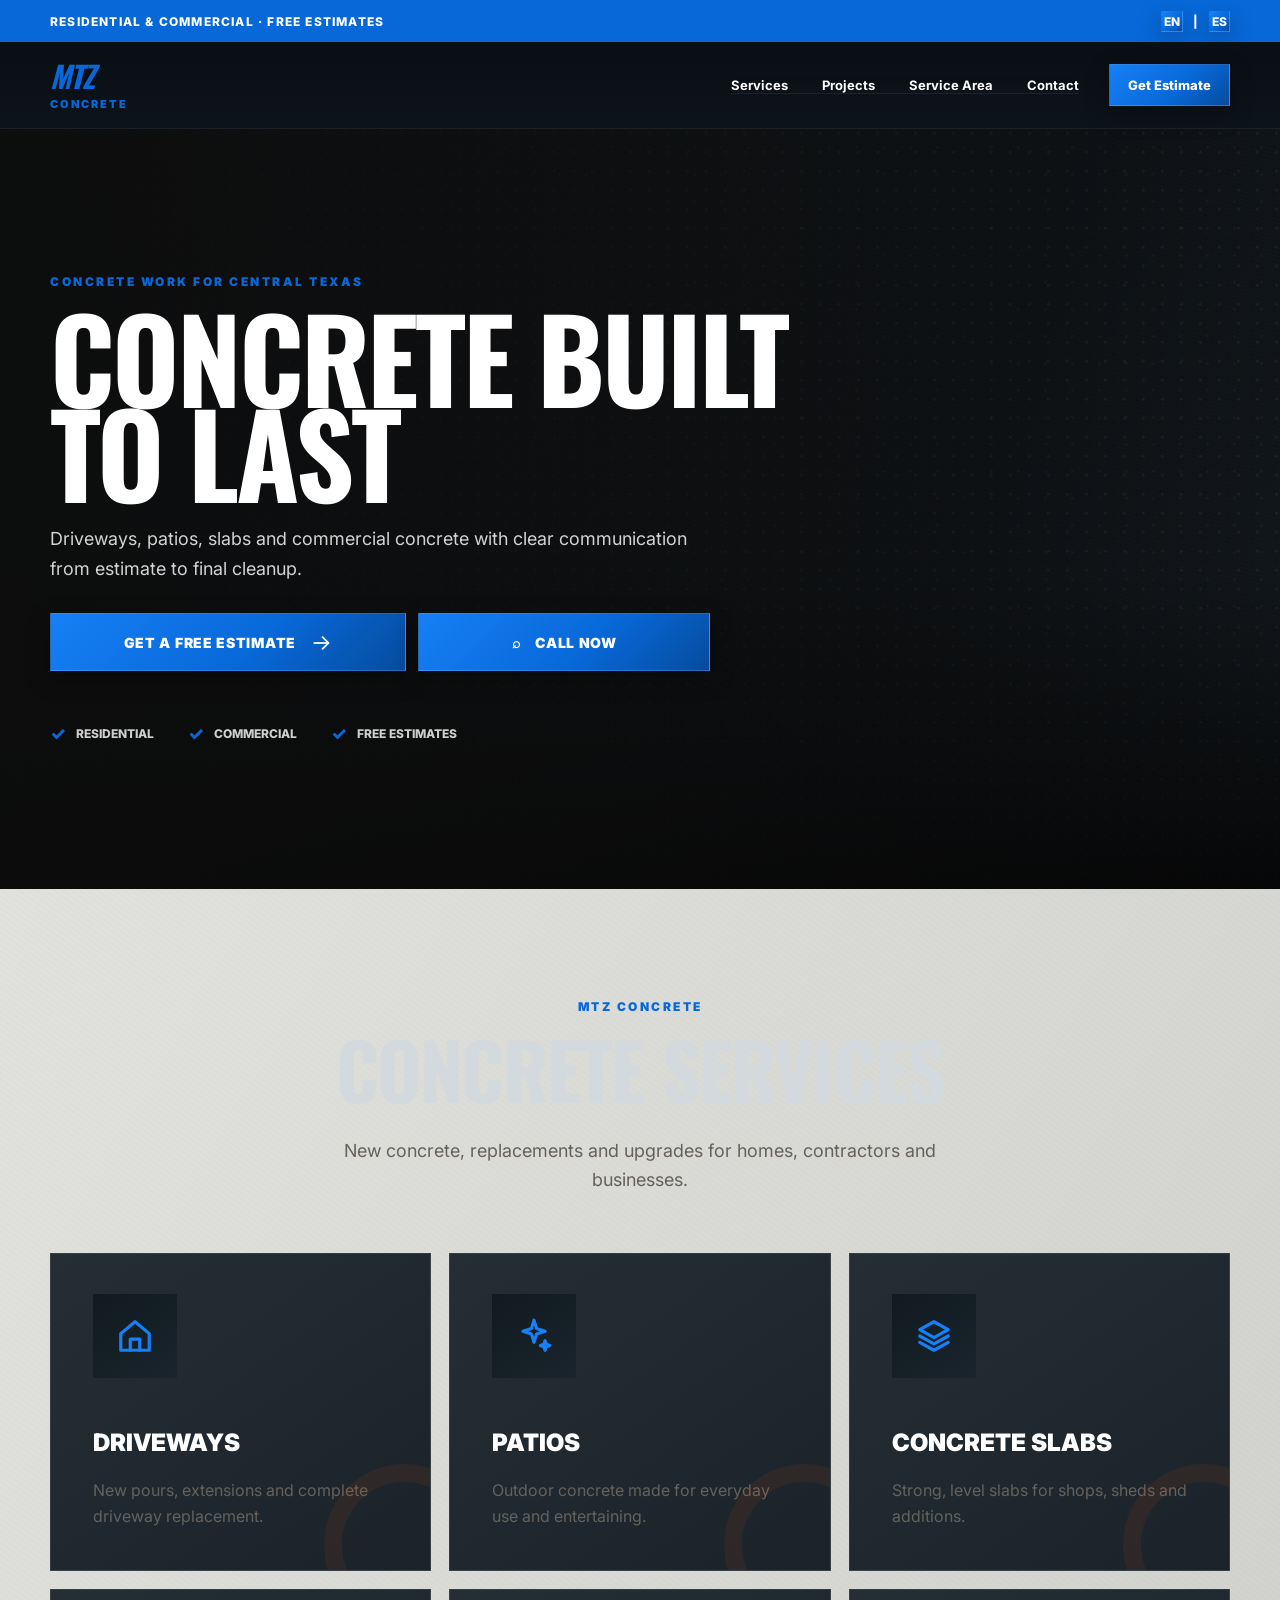
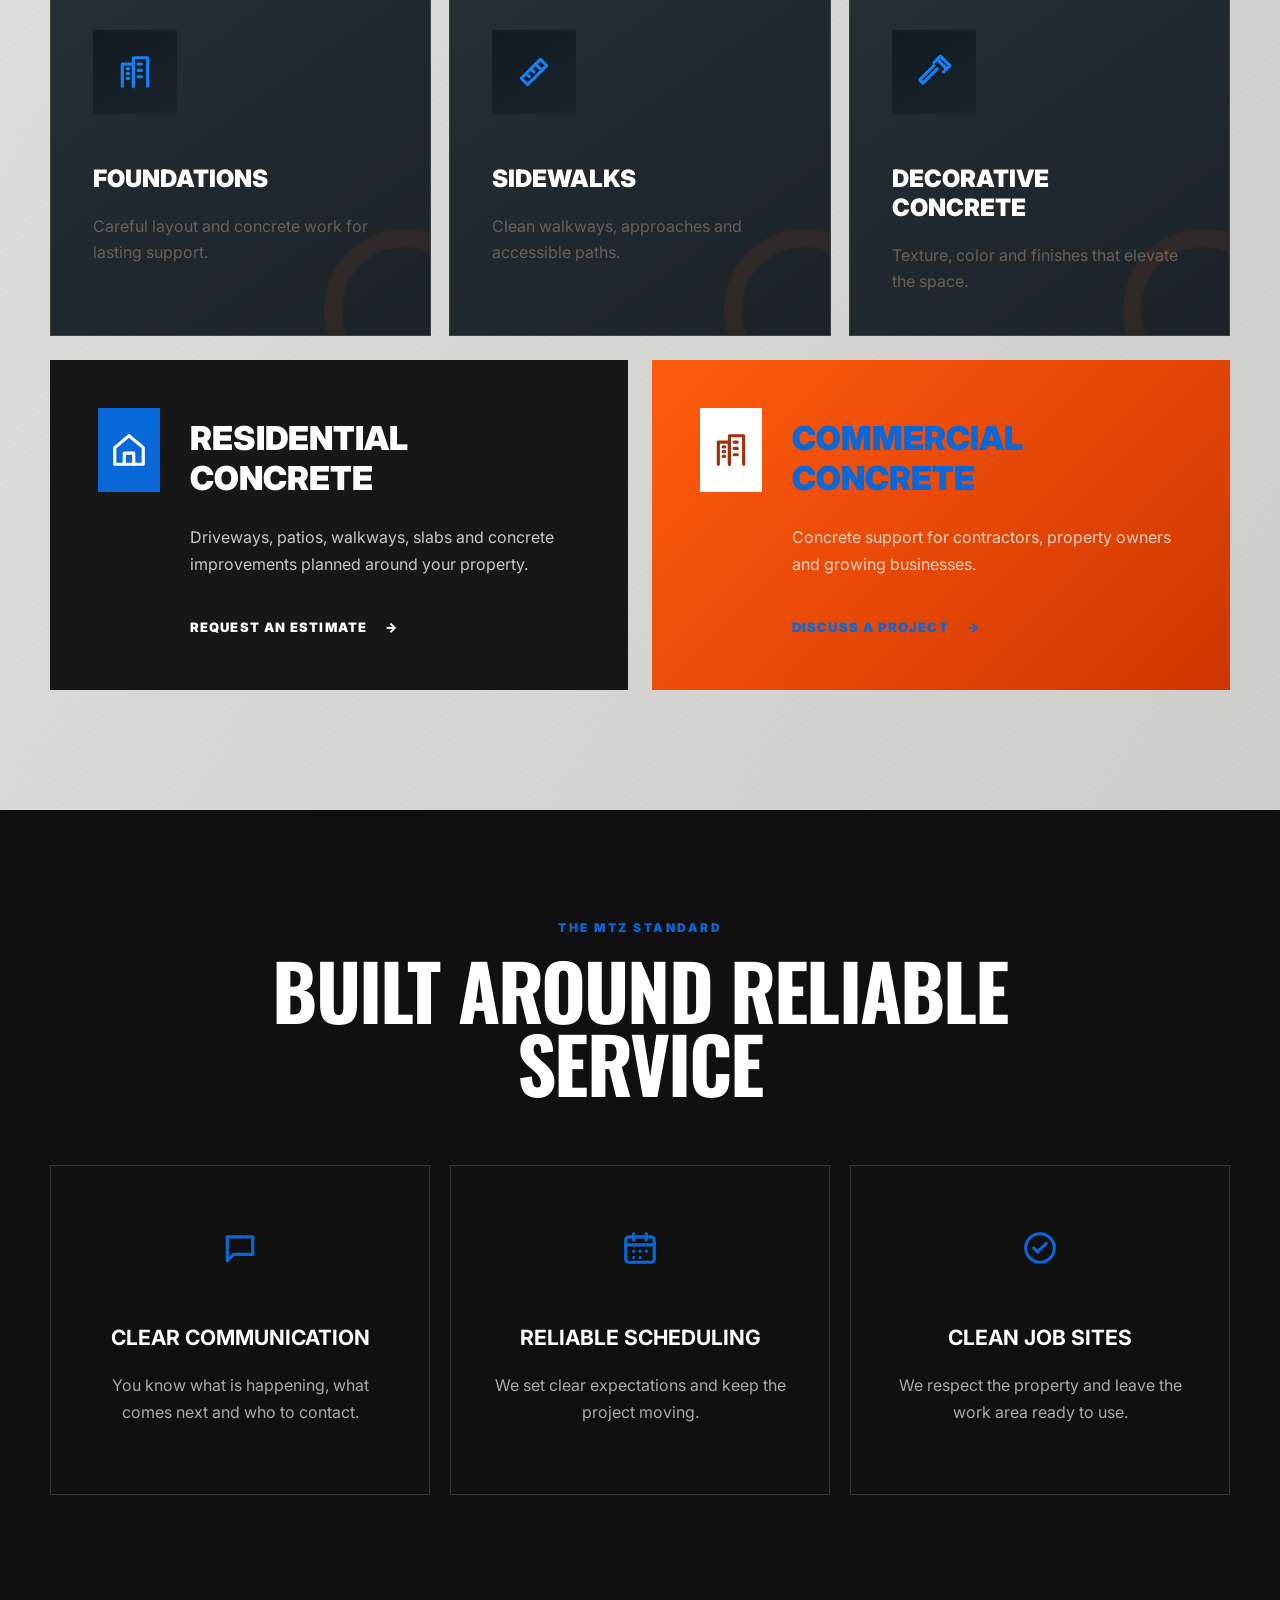
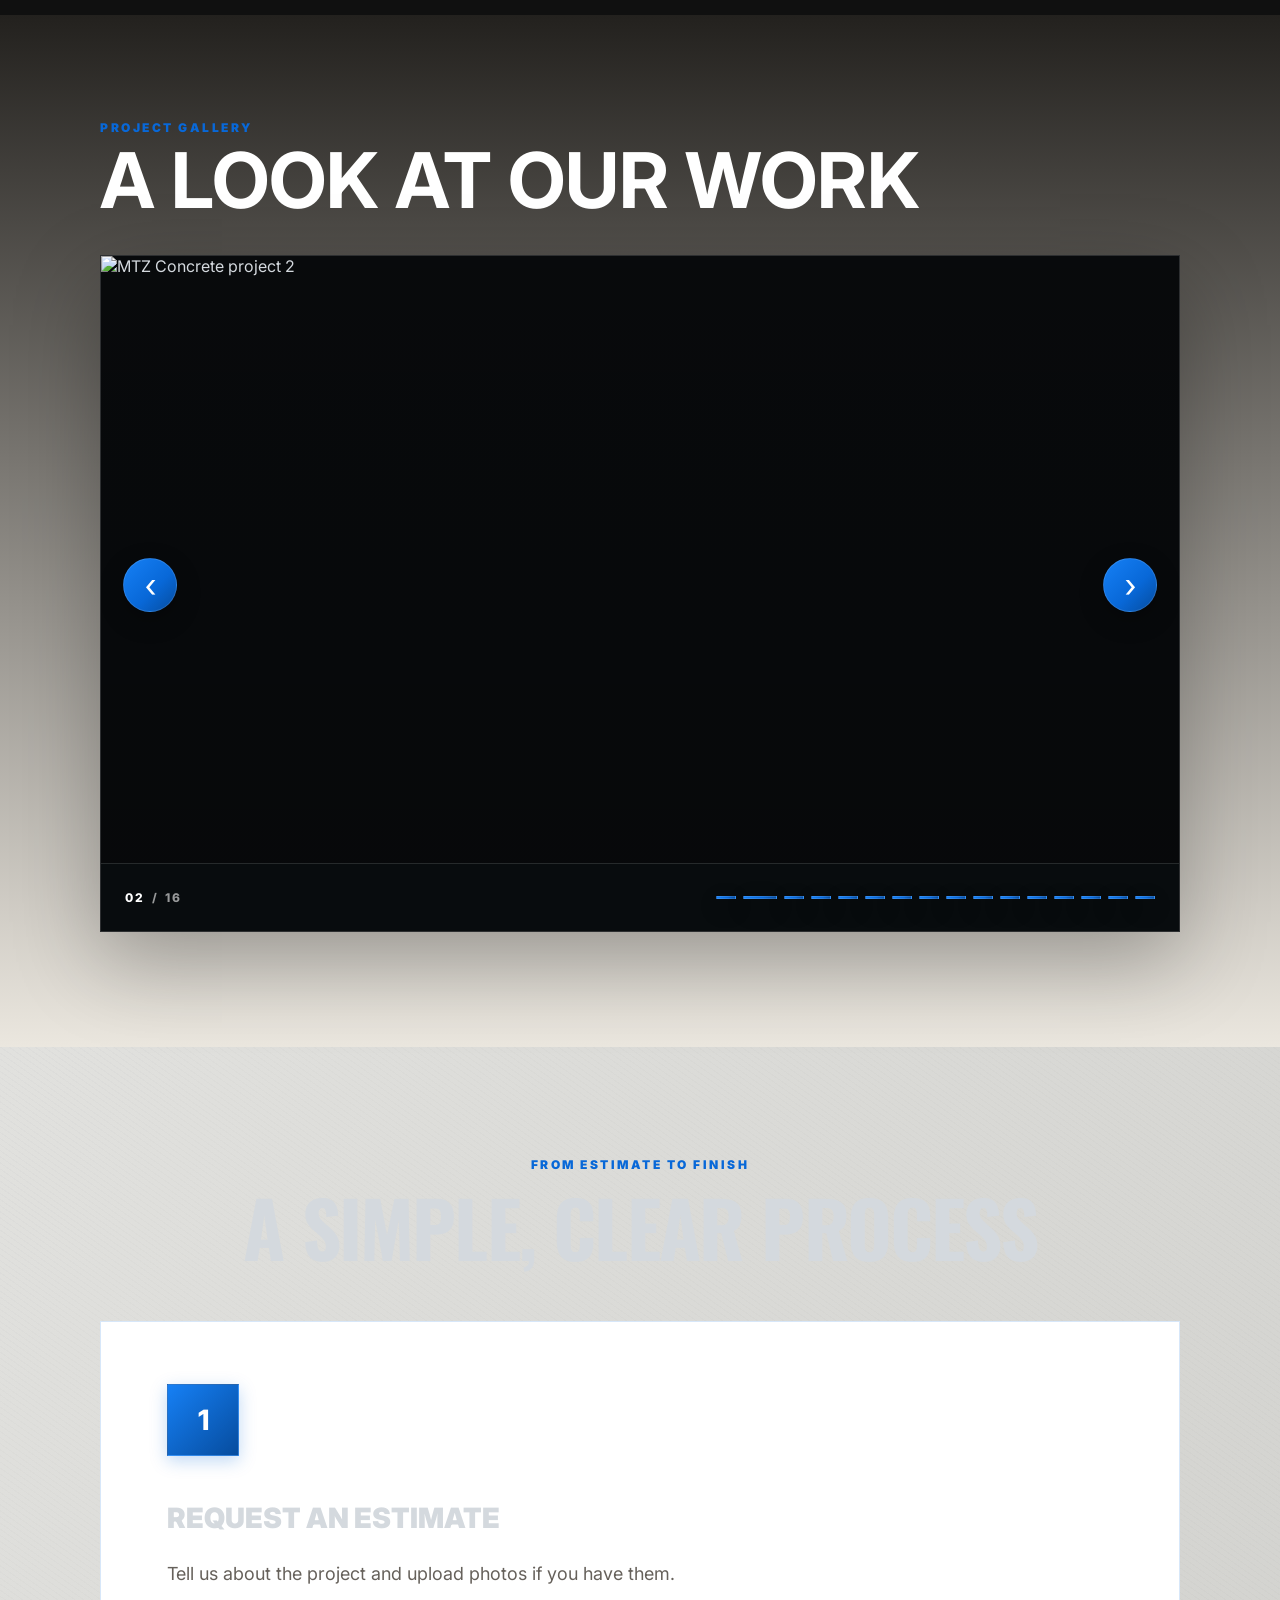
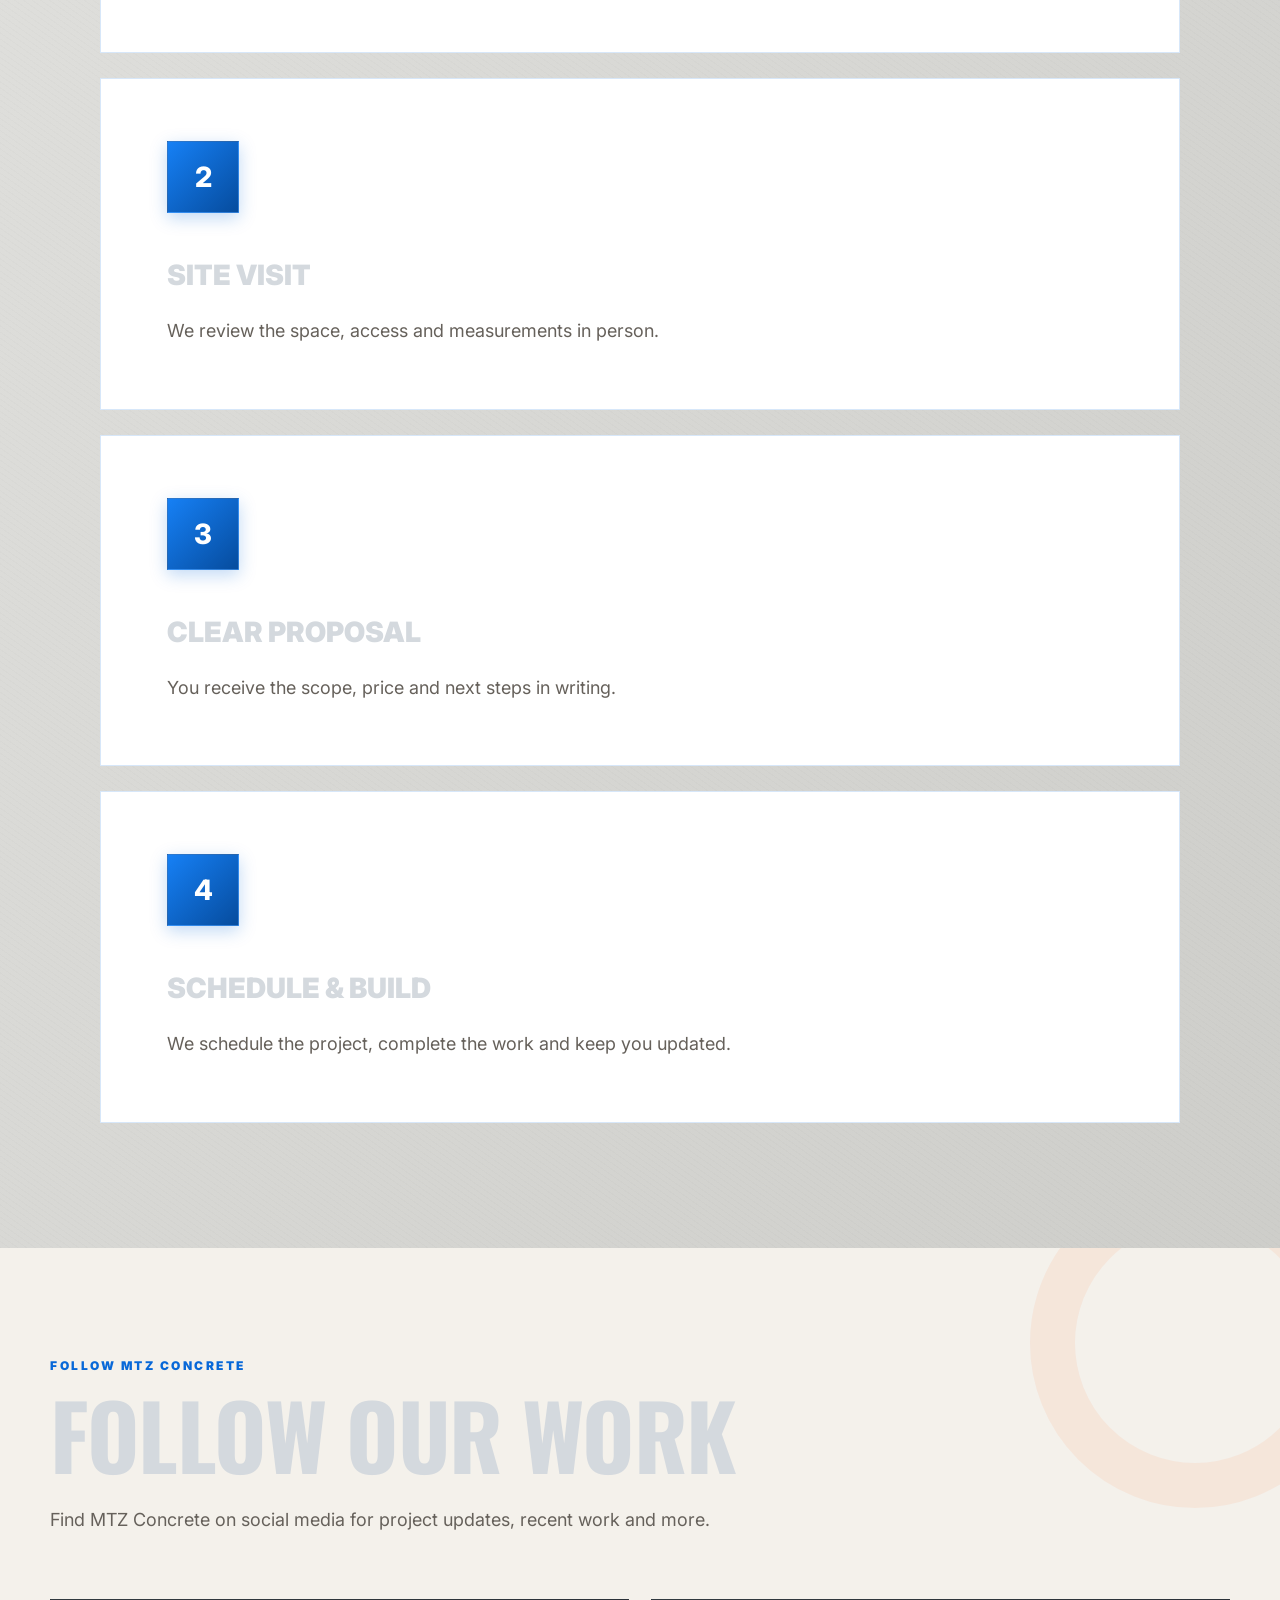
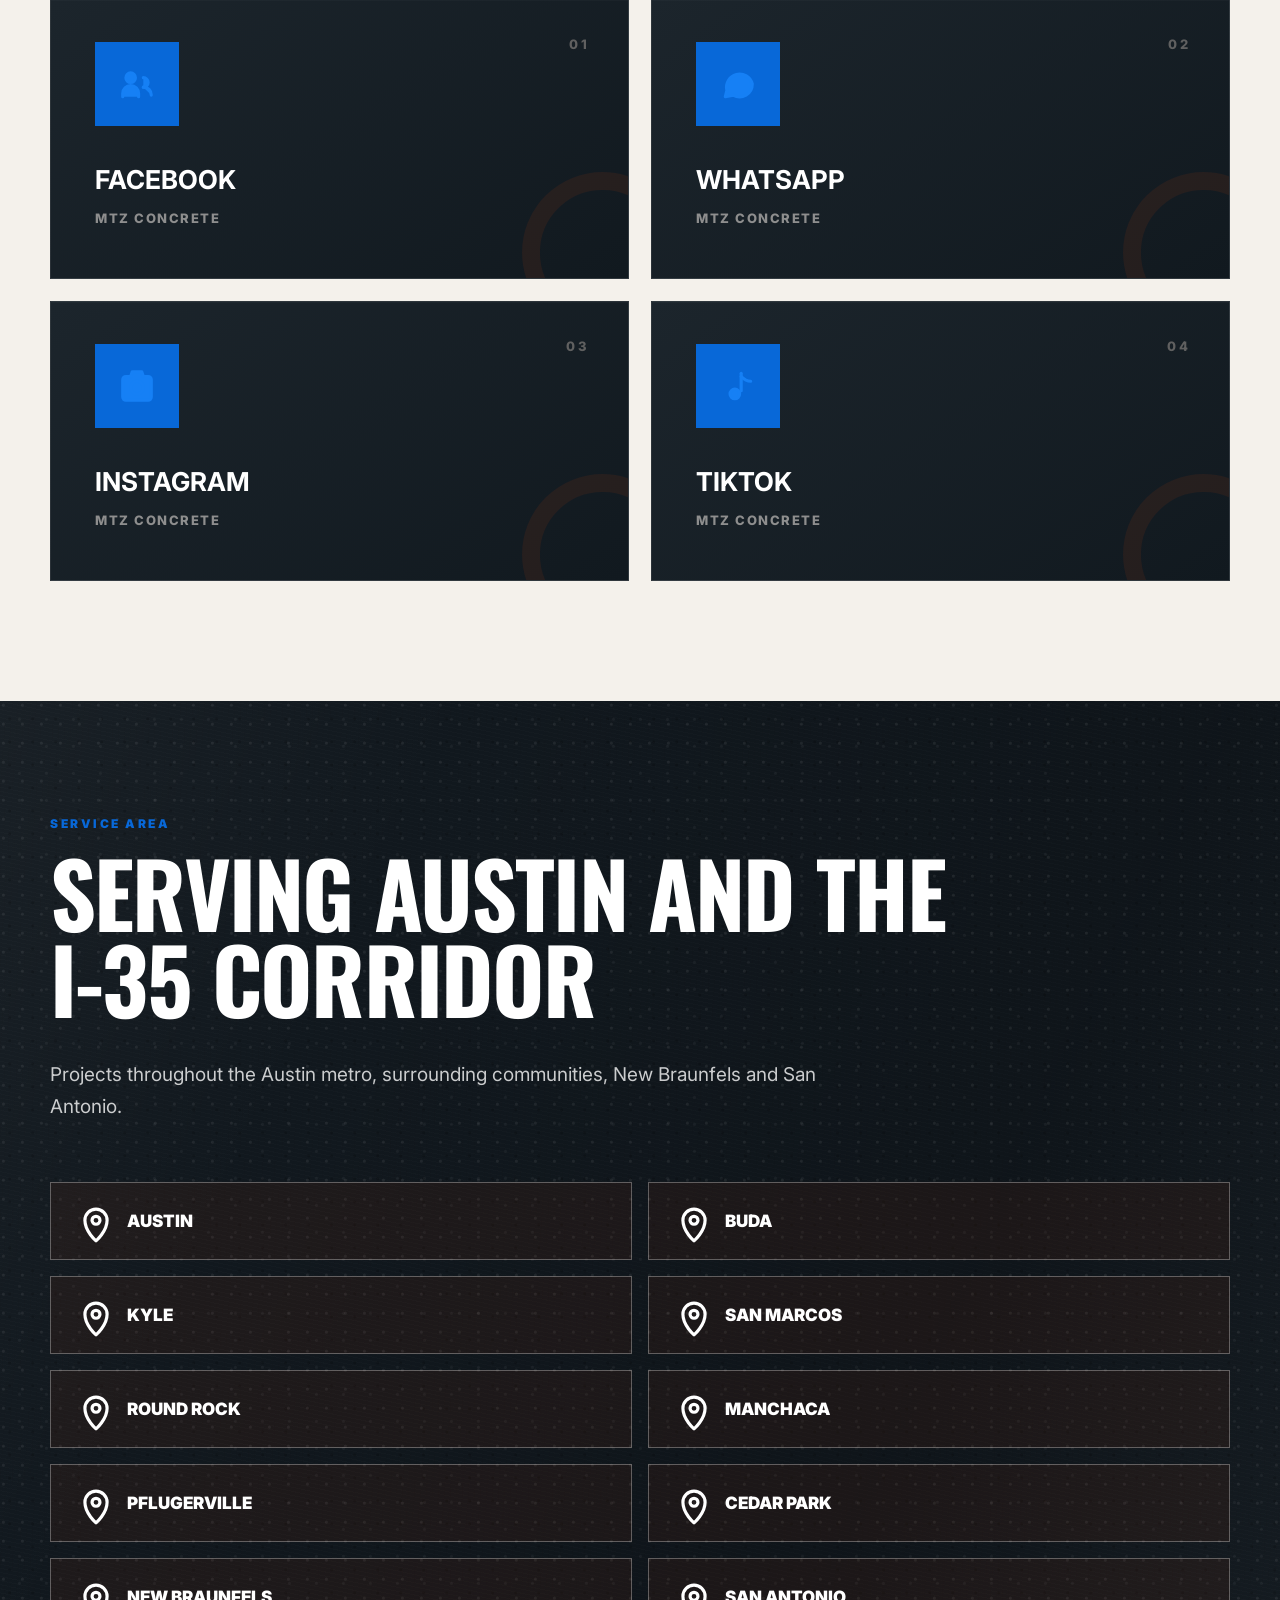
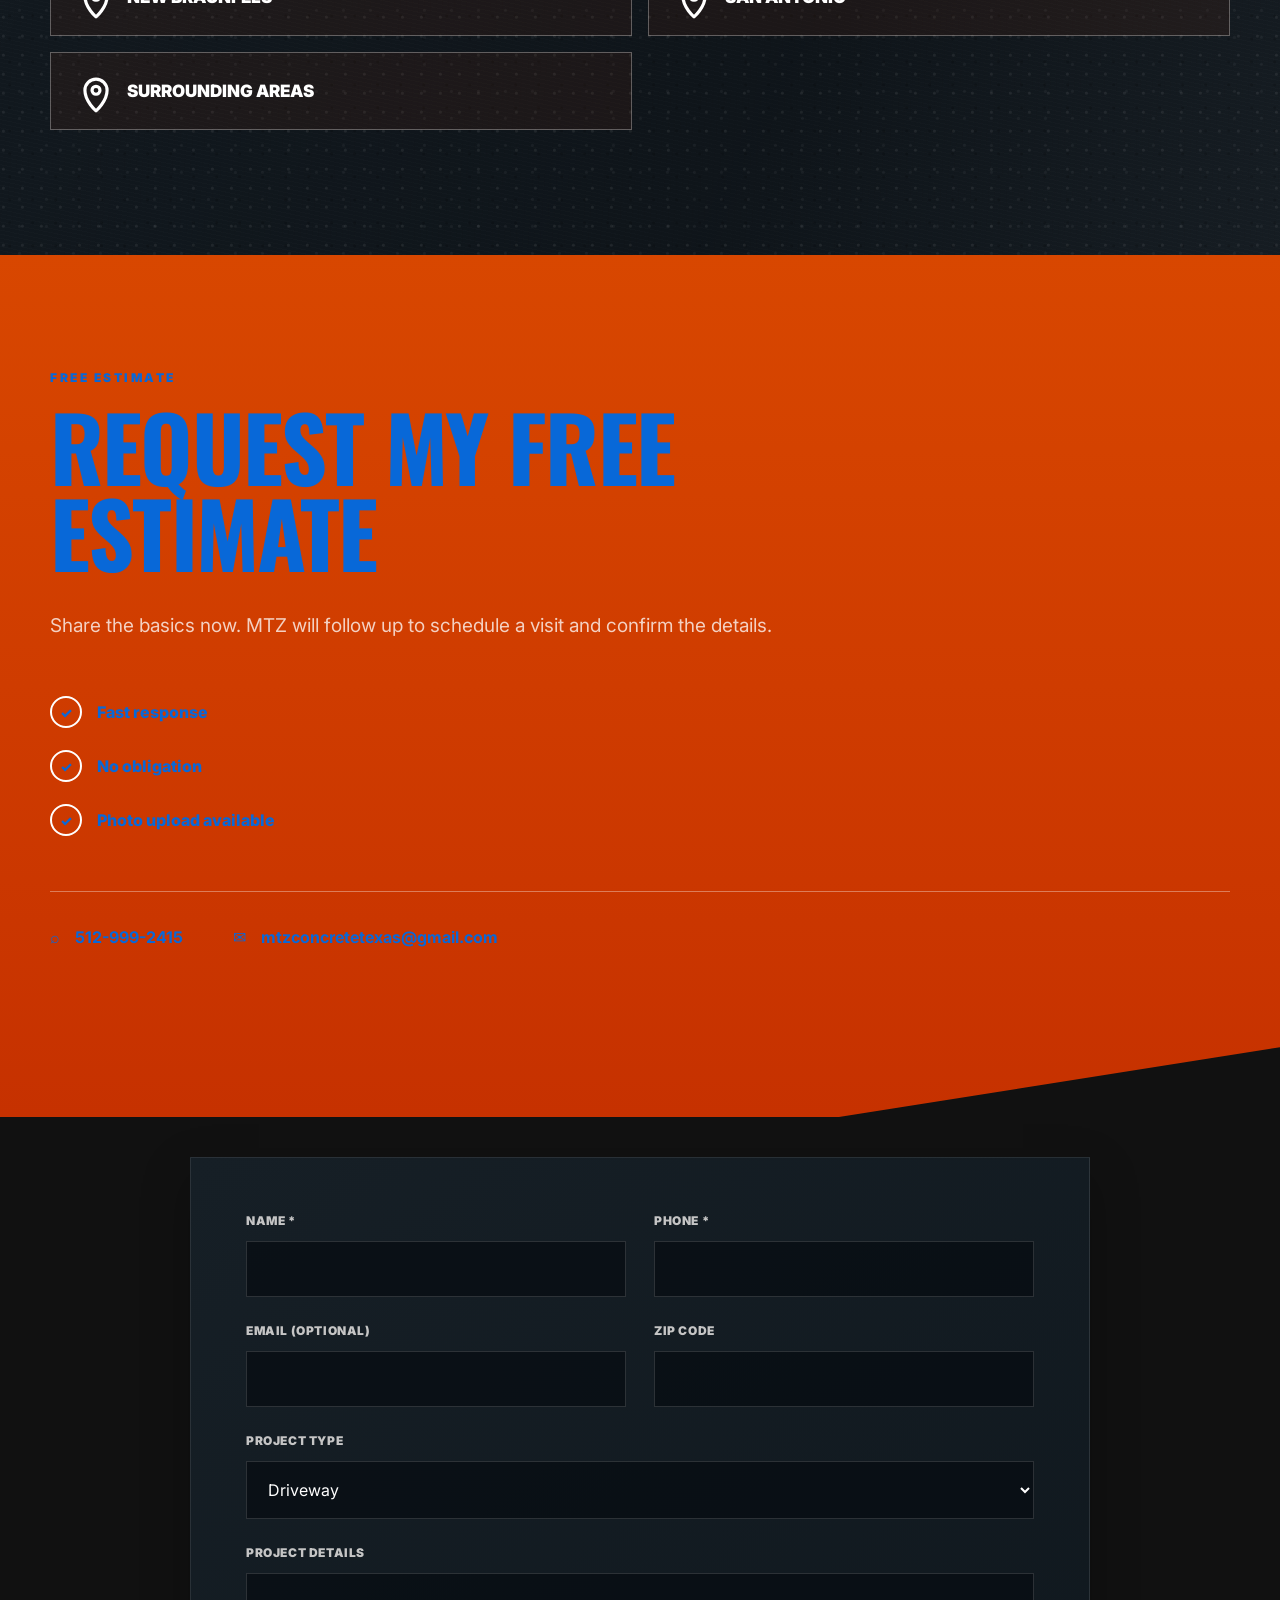
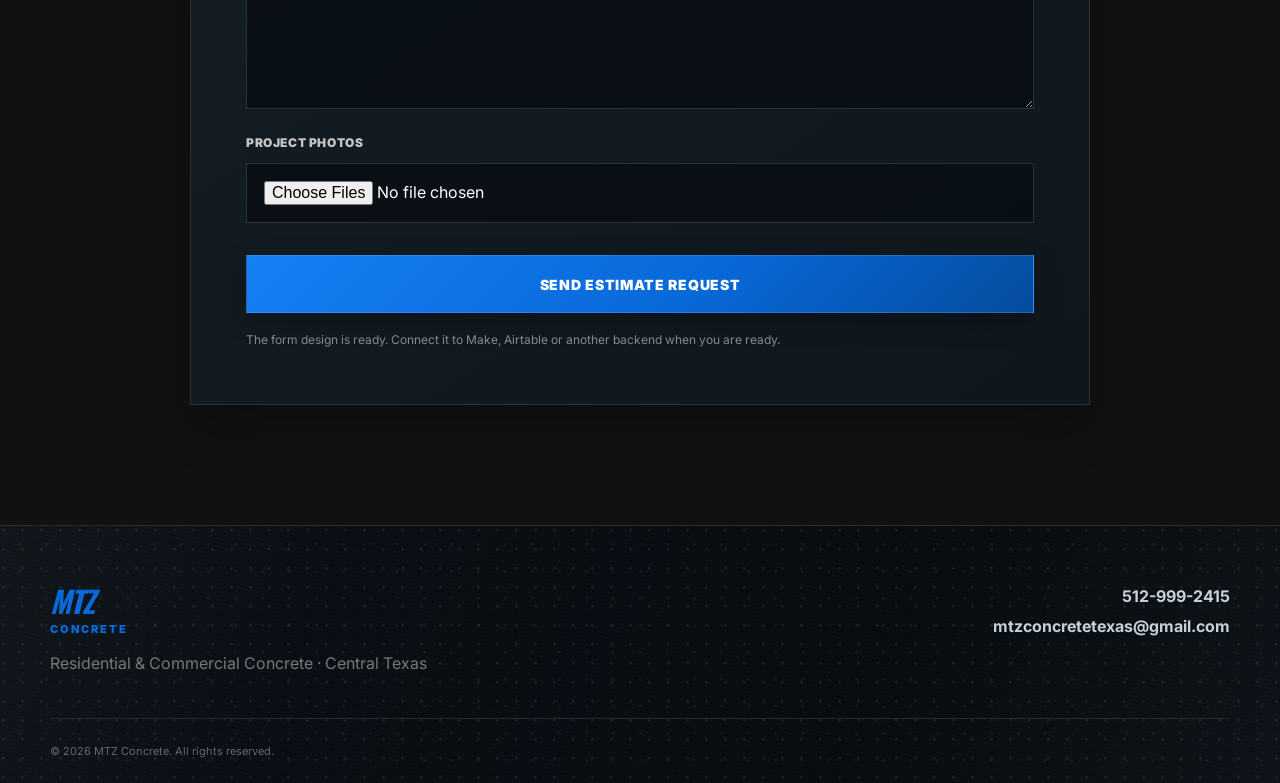
==== commit c1f12ce8: "Add files via upload" ====
--- a/index.html
+++ b/index.html
@@ -135,27 +135,24 @@
       </div>
     </section>
 
-    <!-- ============================================================
-         GALLERY
-         ============================================================ -->
     <section class="gallery-section" id="projects" data-section="projects">
       <div class="container">
-        <article class="gallery-card">
-          <div class="gallery-copy">
-            <div class="eyebrow" id="galleryEyebrow"></div>
-            <h2 id="galleryTitle"></h2>
-            <p id="galleryLead"></p>
-            <a href="#estimate" class="btn btn-white-outline">
-              <span id="galleryButton"></span><span>→</span>
-            </a>
+        <div class="gallery-heading">
+          <div class="eyebrow" id="galleryEyebrow"></div>
+          <h2 id="galleryTitle"></h2>
+        </div>
+
+        <div class="project-slider" id="projectSlider" aria-label="MTZ Concrete project gallery">
+          <div class="project-slides" id="projectSlides"></div>
+
+          <button class="project-arrow project-arrow-prev" id="projectPrev" type="button" aria-label="Previous project">‹</button>
+          <button class="project-arrow project-arrow-next" id="projectNext" type="button" aria-label="Next project">›</button>
+
+          <div class="project-slider-footer">
+            <div class="project-counter"><span id="projectCurrent">01</span><span>/</span><span id="projectTotal">16</span></div>
+            <div class="project-dots" id="projectDots"></div>
           </div>
-
-          <img
-            src="mtz-project-gallery.jpg"
-            alt="MTZ Concrete project"
-            class="gallery-image"
-          >
-        </article>
+        </div>
       </div>
     </section>
 
--- a/styles.css
+++ b/styles.css
@@ -1,7 +1,8 @@
+
 :root {
-  --orange: #0b6edc;
-  --orange-dark: #0753aa;
-  --orange-mid: #0a63c8;
+  --orange: #f4510b;
+  --orange-dark: #c83300;
+  --orange-mid: #df5e29;
   --cream: #f4f1eb;
   --cream-deep: #ece7dd;
   --white: #fff;
@@ -33,6 +34,8 @@
   margin: 0 auto;
 }
 
+
+
 .top-strip {
   background: var(--orange);
   color: #fff;
@@ -66,6 +69,8 @@
 
 .top-lang.active { color: #fff; }
 
+
+
 .site-header {
   position: sticky;
   top: 0;
@@ -167,6 +172,8 @@
   font-weight: 700;
 }
 
+
+
 .section-cream { background: var(--cream); }
 .section-black { background: #101010; color: #fff; }
 
@@ -178,7 +185,7 @@
   text-transform: uppercase;
 }
 
-.eyebrow-dark { color: #0b6edc; }
+.eyebrow-dark { color: #a9471d; }
 .light-eyebrow { color: rgba(255,255,255,.82); }
 
 .center-heading {
@@ -211,6 +218,8 @@
   color: var(--gray);
   line-height: 1.65;
 }
+
+
 
 .hero {
   position: relative;
@@ -321,6 +330,8 @@
   font-size: 18px;
 }
 
+
+
 .services {
   padding: 110px 0 120px;
 }
@@ -352,7 +363,7 @@
   position: absolute;
   width: 125px;
   height: 125px;
-  border: 18px solid rgba(43,140,255,.075);
+  border: 18px solid rgba(244,81,11,.08);
   border-radius: 50%;
   right: -55px;
   bottom: -55px;
@@ -411,7 +422,7 @@
 }
 
 .split-dark { background: #171717; }
-.split-orange { background: linear-gradient(135deg, #202a30, #151e24); }
+.split-orange { background: linear-gradient(135deg, #ff5c0d, #cf3500); }
 
 .split-icon {
   width: 62px;
@@ -423,7 +434,7 @@
 }
 
 .white-icon {
-  color: #2b8cff;
+  color: #9e300b;
   background: #fff;
 }
 
@@ -449,6 +460,7 @@
   letter-spacing: 1.1px;
 }
 
+
 .standard {
   padding: 110px 0 120px;
 }
@@ -489,6 +501,7 @@
   line-height: 1.7;
 }
 
+
 .gallery-section {
   padding: 110px 0;
   background: linear-gradient(180deg, #23211e, #ebe7df);
@@ -528,6 +541,8 @@
   width: 100%;
   display: block;
 }
+
+
 
 .process {
   padding: 110px 0 125px;
@@ -571,6 +586,7 @@
   line-height: 1.7;
 }
 
+
 .social {
   position: relative;
   padding: 110px 0 120px;
@@ -581,7 +597,7 @@
   position: absolute;
   width: 330px;
   height: 330px;
-  border: 45px solid rgba(43,140,255,.070);
+  border: 45px solid rgba(244,81,11,.07);
   border-radius: 50%;
   right: -80px;
   top: -70px;
@@ -655,10 +671,12 @@
   letter-spacing: 1.5px;
 }
 
+/* ---------- SERVICE AREA ---------- */
+
 .service-area {
   padding: 115px 0 125px;
   color: #fff;
-  background: linear-gradient(180deg, #303a40, #1d272d);
+  background: linear-gradient(180deg, #ee6b32, #ce531f);
 }
 
 .area-heading {
@@ -690,7 +708,7 @@
   align-items: center;
   gap: 20px;
   border: 1px solid rgba(255,255,255,.30);
-  background: rgba(8,15,20,.34);
+  background: rgba(120,40,10,.12);
   font-size: 17px;
   font-weight: 900;
 }
@@ -701,6 +719,8 @@
   color: #fff;
 }
 
+/* ---------- ESTIMATE ---------- */
+
 .estimate {
   background: #111;
   color: #fff;
@@ -710,7 +730,7 @@
   position: relative;
   overflow: hidden;
   padding: 115px 0 170px;
-  background: linear-gradient(180deg, #202a30, #11181d);
+  background: linear-gradient(180deg, #d84700, #c63100);
 }
 
 .estimate-orange::after {
@@ -841,6 +861,8 @@
   line-height: 1.5;
 }
 
+/* ---------- FOOTER ---------- */
+
 .footer {
   padding: 60px 0 25px;
   background: #101010;
@@ -877,6 +899,10 @@
   font-size: 11px;
 }
 
+/* ===============================================================
+   MOBILE — based directly on supplied screenshots
+   =============================================================== */
+
 @media (max-width: 760px) {
   .container {
     width: min(100% - 46px, var(--container));
@@ -913,7 +939,7 @@
     font-size: 11px;
   }
 
-  
+  /* HERO */
   .hero {
     min-height: 1030px;
   }
@@ -967,7 +993,7 @@
     font-size: 10px;
   }
 
-  
+  /* SERVICES */
   .services {
     padding: 110px 0 105px;
   }
@@ -1030,7 +1056,7 @@
     font-size: 17px;
   }
 
-  
+  /* STANDARD */
   .standard {
     padding: 110px 0 130px;
   }
@@ -1053,7 +1079,7 @@
     font-size: 16px;
   }
 
-  
+  /* GALLERY */
   .gallery-section {
     padding: 100px 0;
   }
@@ -1076,7 +1102,7 @@
     padding: 0 20px;
   }
 
-  
+  /* PROCESS */
   .process {
     padding: 110px 0 120px;
   }
@@ -1105,7 +1131,7 @@
     font-size: 19px;
   }
 
-  
+  /* SOCIAL */
   .social {
     padding: 110px 0 120px;
   }
@@ -1128,7 +1154,7 @@
     padding: 44px;
   }
 
-  
+  /* SERVICE AREA */
   .service-area {
     padding: 105px 0 115px;
   }
@@ -1151,7 +1177,7 @@
     font-size: 18px;
   }
 
-  
+  /* ESTIMATE */
   .estimate-orange {
     padding: 105px 0 170px;
   }
@@ -1192,7 +1218,7 @@
     min-height: 150px;
   }
 
-  
+  /* FOOTER */
   .footer-main {
     flex-direction: column;
   }
@@ -1201,1352 +1227,1217 @@
     text-align: left;
   }
 }
+/* =========================================================
+   MTZ CONCRETE — PREMIUM BLUE / CEMENT THEME
+   Pegar AL FINAL de styles.css
+   ========================================================= */
 
 :root {
-  --orange: #0b6edc;
-  --orange-dark: #0753aa;
-  --orange-mid: #0a63c8;
-  --mtz-blue: #0b6edc;
-  --mtz-blue-light: #2b8cff;
-  --mtz-blue-dark: #0753aa;
-  --mtz-white: #f5f7f9;
-  --mtz-text: #d5dadd;
-  --mtz-muted: #9ba4aa;
-  --mtz-cement-950: #0c1115;
-  --mtz-cement-900: #11181d;
-  --mtz-cement-850: #172026;
-  --mtz-cement-800: #1d272d;
-  --mtz-cement-700: #303a40;
-  --mtz-cement-200: #d8d8d3;
-  --mtz-cement-100: #e5e4de;
+  /* BLUE */
+  --mtz-blue: #0868d8;
+  --mtz-blue-light: #1680f5;
+  --mtz-blue-dark: #064c9e;
+  --mtz-blue-deep: #04366f;
+
+  /* DARK / CEMENT */
+  --mtz-black: #070c11;
+  --mtz-dark: #0c131a;
+  --mtz-charcoal: #121a22;
+  --mtz-cement-dark: #20272d;
+  --mtz-cement: #343c43;
+  --mtz-cement-medium: #687078;
+  --mtz-cement-light: #d0d1ce;
+  --mtz-concrete-white: #e5e5e1;
+
+  /* TEXT */
+  --mtz-white: #f4f7fa;
+  --mtz-text: #d4d9de;
+  --mtz-muted: #9da6ae;
+
+  /* EFFECTS */
+  --mtz-border: rgba(255,255,255,.12);
+  --mtz-blue-glow: rgba(8,104,216,.38);
+}
+
+
+/* =========================================================
+   GENERAL WEBSITE
+   ========================================================= */
+
+html {
+  scroll-behavior: smooth;
 }
 
 body {
-  background: var(--mtz-cement-900);
-}
-
-.top-strip,
-.site-header,
-.mobile-menu,
-.section-black,
-.standard,
-.gallery-card,
-.split-dark,
-.split-orange,
-.social-card,
-.estimate,
-.estimate-orange,
-.estimate-black,
-.footer {
-  background-color: var(--mtz-cement-900) !important;
+  background-color: var(--mtz-dark) !important;
+  color: var(--mtz-text);
+}
+
+
+/* =========================================================
+   DARK CONCRETE TEXTURE
+   ========================================================= */
+
+.hero,
+.hero-section,
+.about,
+.about-section,
+.projects,
+.projects-section,
+.service-areas,
+.service-area,
+.cta-section,
+.contact-section,
+footer,
+.footer,
+.dark-section {
+  background-color: var(--mtz-dark) !important;
+
   background-image:
-    radial-gradient(circle at 18% 20%, rgba(255,255,255,.070) 0 1px, transparent 1.8px),
-    radial-gradient(circle at 74% 63%, rgba(255,255,255,.045) 0 1px, transparent 1.7px),
-    radial-gradient(circle at 45% 82%, rgba(0,0,0,.22) 0 1px, transparent 1.8px),
-    linear-gradient(115deg, rgba(255,255,255,.035), transparent 28%, rgba(0,0,0,.15) 70%, rgba(255,255,255,.018)),
-    repeating-linear-gradient(18deg, rgba(255,255,255,.012) 0 1px, transparent 1px 5px),
-    repeating-linear-gradient(98deg, rgba(0,0,0,.028) 0 1px, transparent 1px 7px) !important;
-  background-size: 21px 21px, 29px 29px, 25px 25px, 100% 100%, auto, auto !important;
-}
-
-.top-strip {
-  border-bottom: 1px solid rgba(43,140,255,.22);
-}
-
-.site-header {
-  border-bottom: 1px solid rgba(255,255,255,.10) !important;
-  box-shadow: 0 12px 28px rgba(0,0,0,.20);
-}
+    radial-gradient(
+      circle at 25% 20%,
+      rgba(255,255,255,.035) 0,
+      transparent 26%
+    ),
+    radial-gradient(
+      circle at 75% 70%,
+      rgba(255,255,255,.025) 0,
+      transparent 30%
+    ),
+    linear-gradient(
+      120deg,
+      rgba(255,255,255,.018),
+      rgba(0,0,0,.12)
+    ),
+    repeating-linear-gradient(
+      35deg,
+      rgba(255,255,255,.008) 0px,
+      rgba(255,255,255,.008) 1px,
+      transparent 1px,
+      transparent 4px
+    ) !important;
+}
+
+
+/* =========================================================
+   LIGHT CEMENT SECTIONS
+   ========================================================= */
 
 .services,
+.services-section,
 .process,
-.section-cream {
-  background-color: var(--mtz-cement-100) !important;
+.process-section,
+.testimonials,
+.testimonials-section,
+.light-section {
+  background-color: var(--mtz-concrete-white) !important;
+
   background-image:
-    radial-gradient(circle at 16% 24%, rgba(0,0,0,.070) 0 1px, transparent 1.7px),
-    radial-gradient(circle at 78% 65%, rgba(255,255,255,.42) 0 1px, transparent 1.8px),
-    radial-gradient(circle at 48% 82%, rgba(0,0,0,.045) 0 1px, transparent 1.8px),
-    linear-gradient(120deg, rgba(255,255,255,.28), rgba(0,0,0,.040)),
-    repeating-linear-gradient(38deg, rgba(0,0,0,.014) 0 1px, transparent 1px 6px) !important;
-  background-size: 23px 23px, 31px 31px, 27px 27px, 100% 100%, auto !important;
-}
-
-.gallery-section,
-.service-area {
-  background-color: var(--mtz-cement-800) !important;
+    radial-gradient(
+      circle at 15% 20%,
+      rgba(0,0,0,.035),
+      transparent 28%
+    ),
+    radial-gradient(
+      circle at 80% 60%,
+      rgba(0,0,0,.025),
+      transparent 25%
+    ),
+    repeating-linear-gradient(
+      45deg,
+      rgba(0,0,0,.012) 0px,
+      rgba(0,0,0,.012) 1px,
+      transparent 1px,
+      transparent 5px
+    ) !important;
+}
+
+
+/* =========================================================
+   NAVIGATION
+   ========================================================= */
+
+header,
+.header,
+.navbar,
+nav {
+  background: rgba(7, 12, 17, .96) !important;
+  border-bottom: 1px solid rgba(255,255,255,.08) !important;
+}
+
+nav a,
+.navbar a,
+.nav-links a {
+  color: var(--mtz-white);
+  transition:
+    color .25s ease,
+    text-shadow .25s ease;
+}
+
+nav a:hover,
+.navbar a:hover,
+.nav-links a:hover {
+  color: var(--mtz-blue-light) !important;
+  text-shadow: 0 0 18px rgba(22,128,245,.25);
+}
+
+
+/* =========================================================
+   REPLACE ORANGE / ACCENT TEXT WITH BLUE
+   ========================================================= */
+
+.accent,
+.highlight,
+.eyebrow,
+.section-label,
+.subtitle,
+.blue-text,
+.orange-text,
+.label,
+.tag {
+  color: var(--mtz-blue) !important;
+}
+
+
+/* =========================================================
+   PRIMARY BUTTONS
+   ========================================================= */
+
+button,
+.btn,
+.button,
+.btn-primary,
+.primary-btn,
+.cta-btn,
+.cta-button,
+.estimate-btn,
+.hero-btn,
+.nav-cta,
+input[type="submit"] {
+  background:
+    linear-gradient(
+      135deg,
+      var(--mtz-blue-light),
+      var(--mtz-blue),
+      var(--mtz-blue-dark)
+    ) !important;
+
+  color: #ffffff !important;
+
+  border: 1px solid rgba(255,255,255,.12) !important;
+
+  box-shadow:
+    0 8px 25px rgba(0,0,0,.25),
+    0 0 0 rgba(8,104,216,0);
+
+  transition:
+    transform .25s ease,
+    box-shadow .25s ease,
+    background .25s ease,
+    border-color .25s ease !important;
+}
+
+
+/* BUTTON HOVER — RESALTA COMO QUERÍAS */
+
+button:hover,
+.btn:hover,
+.button:hover,
+.btn-primary:hover,
+.primary-btn:hover,
+.cta-btn:hover,
+.cta-button:hover,
+.estimate-btn:hover,
+.hero-btn:hover,
+.nav-cta:hover,
+input[type="submit"]:hover {
+
+  background:
+    linear-gradient(
+      135deg,
+      #1888ff,
+      #0872e8,
+      #0756b3
+    ) !important;
+
+  transform: translateY(-3px);
+
+  border-color: rgba(69,160,255,.7) !important;
+
+  box-shadow:
+    0 12px 35px rgba(0,0,0,.35),
+    0 0 18px rgba(8,104,216,.40),
+    0 0 42px rgba(8,104,216,.18) !important;
+}
+
+
+button:active,
+.btn:active,
+.button:active,
+.cta-button:active {
+  transform: translateY(-1px) scale(.98);
+}
+
+
+/* =========================================================
+   SECONDARY / OUTLINE BUTTON
+   ========================================================= */
+
+.btn-secondary,
+.secondary-btn,
+.btn-outline,
+.outline-btn,
+.call-btn {
+  background: rgba(8,14,20,.55) !important;
+
+  border: 1px solid rgba(255,255,255,.50) !important;
+
+  color: var(--mtz-white) !important;
+
+  backdrop-filter: blur(5px);
+
+  transition:
+    background .25s ease,
+    color .25s ease,
+    border .25s ease,
+    box-shadow .25s ease,
+    transform .25s ease !important;
+}
+
+.btn-secondary:hover,
+.secondary-btn:hover,
+.btn-outline:hover,
+.outline-btn:hover,
+.call-btn:hover {
+  background: rgba(8,104,216,.15) !important;
+
+  color: #ffffff !important;
+
+  border-color: var(--mtz-blue-light) !important;
+
+  transform: translateY(-3px);
+
+  box-shadow:
+    0 0 20px rgba(8,104,216,.25),
+    inset 0 0 18px rgba(8,104,216,.08);
+}
+
+
+/* =========================================================
+   CARDS
+   ========================================================= */
+
+.card,
+.service-card,
+.project-card,
+.feature-card,
+.testimonial-card,
+.area-card,
+.process-card {
+  border: 1px solid rgba(255,255,255,.10);
+
+  transition:
+    transform .3s ease,
+    box-shadow .3s ease,
+    border-color .3s ease;
+}
+
+
+/* PREMIUM CARD HOVER */
+
+.card:hover,
+.service-card:hover,
+.project-card:hover,
+.feature-card:hover,
+.testimonial-card:hover,
+.area-card:hover,
+.process-card:hover {
+  transform: translateY(-6px);
+
+  border-color: rgba(8,104,216,.55);
+
+  box-shadow:
+    0 15px 35px rgba(0,0,0,.22),
+    0 0 24px rgba(8,104,216,.12);
+}
+
+
+/* =========================================================
+   ICONS / CHECKMARKS
+   ========================================================= */
+
+.icon,
+.check,
+.checkmark,
+.service-icon,
+.feature-icon,
+.process-icon,
+svg.accent-icon {
+  color: var(--mtz-blue) !important;
+}
+
+.service-icon svg,
+.feature-icon svg,
+.process-icon svg {
+  stroke: var(--mtz-blue) !important;
+}
+
+
+/* =========================================================
+   LINKS
+   ========================================================= */
+
+a {
+  transition:
+    color .25s ease,
+    opacity .25s ease;
+}
+
+a:hover {
+  color: var(--mtz-blue-light);
+}
+
+
+/* =========================================================
+   FORM
+   ========================================================= */
+
+input,
+textarea,
+select {
+  background: rgba(8,14,20,.80);
+
+  border: 1px solid rgba(255,255,255,.14);
+
+  color: var(--mtz-white);
+
+  transition:
+    border-color .25s ease,
+    box-shadow .25s ease;
+}
+
+input:focus,
+textarea:focus,
+select:focus {
+  outline: none;
+
+  border-color: var(--mtz-blue) !important;
+
+  box-shadow:
+    0 0 0 3px rgba(8,104,216,.12),
+    0 0 18px rgba(8,104,216,.12);
+}
+
+
+/* =========================================================
+   TEXT SELECTION — LITTLE PREMIUM DETAIL
+   ========================================================= */
+
+::selection {
+  background: var(--mtz-blue);
+  color: white;
+}
+
+
+/* =========================================================
+   SCROLLBAR
+   ========================================================= */
+
+::-webkit-scrollbar {
+  width: 9px;
+}
+
+::-webkit-scrollbar-track {
+  background: var(--mtz-black);
+}
+
+::-webkit-scrollbar-thumb {
+  background: var(--mtz-cement);
+  border-radius: 10px;
+}
+
+::-webkit-scrollbar-thumb:hover {
+  background: var(--mtz-blue);
+}
+:root {
+  --primary: #0868d8;
+  --primary-color: #0868d8;
+  --color-primary: #0868d8;
+  --accent: #0868d8;
+  --accent-color: #0868d8;
+  --brand-color: #0868d8;
+  --orange: #0868d8;
+  --orange-dark: #064c9e;
+  --brand-orange: #0868d8;
+
+  --mtz-blue: #0868d8;
+  --mtz-blue-light: #1680f5;
+  --mtz-blue-dark: #064c9e;
+  --mtz-blue-deep: #04366f;
+
+  --mtz-black: #070c11;
+  --mtz-dark: #0c131a;
+  --mtz-charcoal: #121a22;
+  --mtz-cement-dark: #20272d;
+  --mtz-cement: #343c43;
+  --mtz-cement-medium: #687078;
+  --mtz-cement-light: #d0d1ce;
+  --mtz-concrete-white: #e5e5e1;
+
+  --mtz-white: #f4f7fa;
+  --mtz-text: #d4d9de;
+  --mtz-muted: #9da6ae;
+}
+
+body {
+  background-color: #0c131a !important;
+  color: var(--mtz-text);
+}
+
+.hero,
+.hero-section,
+.about,
+.about-section,
+.projects,
+.projects-section,
+.service-areas,
+.service-area,
+.process-dark,
+.cta-section,
+.contact-section,
+.social-section,
+footer,
+.footer,
+.dark-section {
+  background-color: #11181e !important;
   background-image:
-    radial-gradient(circle at 20% 22%, rgba(255,255,255,.065) 0 1px, transparent 1.8px),
-    radial-gradient(circle at 76% 66%, rgba(255,255,255,.038) 0 1px, transparent 1.8px),
-    linear-gradient(125deg, rgba(255,255,255,.035), rgba(0,0,0,.18)),
-    repeating-linear-gradient(24deg, rgba(255,255,255,.012) 0 1px, transparent 1px 5px) !important;
-  background-size: 22px 22px, 30px 30px, 100% 100%, auto !important;
-}
-
-.estimate-orange::after {
-  background-color: var(--mtz-cement-950) !important;
+    radial-gradient(circle at 18% 22%, rgba(255,255,255,.065) 0 1px, transparent 2px),
+    radial-gradient(circle at 72% 68%, rgba(255,255,255,.045) 0 1px, transparent 2px),
+    radial-gradient(circle at 42% 78%, rgba(0,0,0,.16) 0 1px, transparent 2px),
+    linear-gradient(115deg, rgba(255,255,255,.035), transparent 26%, rgba(0,0,0,.15) 68%, rgba(255,255,255,.02)),
+    repeating-linear-gradient(12deg, rgba(255,255,255,.012) 0px, rgba(255,255,255,.012) 1px, transparent 1px, transparent 4px),
+    repeating-linear-gradient(94deg, rgba(0,0,0,.025) 0px, rgba(0,0,0,.025) 1px, transparent 1px, transparent 6px) !important;
+  background-size:
+    19px 19px,
+    27px 27px,
+    23px 23px,
+    100% 100%,
+    auto,
+    auto !important;
+}
+
+.services,
+.services-section,
+.process,
+.process-section,
+.testimonials,
+.testimonials-section,
+.light-section,
+.stats-section {
+  background-color: #d7d7d3 !important;
   background-image:
-    radial-gradient(circle at 25% 35%, rgba(255,255,255,.045) 0 1px, transparent 1.7px),
-    repeating-linear-gradient(18deg, rgba(255,255,255,.010) 0 1px, transparent 1px 5px) !important;
-}
-
-.brand-main,
+    radial-gradient(circle at 16% 28%, rgba(0,0,0,.08) 0 1px, transparent 2px),
+    radial-gradient(circle at 76% 64%, rgba(255,255,255,.30) 0 1px, transparent 2px),
+    radial-gradient(circle at 48% 82%, rgba(0,0,0,.055) 0 1px, transparent 2px),
+    repeating-linear-gradient(35deg, rgba(0,0,0,.017) 0px, rgba(0,0,0,.017) 1px, transparent 1px, transparent 5px),
+    linear-gradient(120deg, rgba(255,255,255,.25), rgba(0,0,0,.045)) !important;
+}
+
+header,
+.header,
+.navbar,
+nav {
+  background:
+    linear-gradient(
+      180deg,
+      #090f14 0%,
+      #0c131a 100%
+    ) !important;
+
+  border-bottom: 1px solid rgba(255,255,255,.08) !important;
+}
+
+.top-bar,
+.topbar,
+.announcement-bar,
+.info-bar,
+.utility-bar {
+  background:
+    linear-gradient(
+      90deg,
+      #101820,
+      #192128,
+      #101820
+    ) !important;
+
+  color: var(--mtz-white) !important;
+  border-color: rgba(255,255,255,.08) !important;
+}
+
+.top-bar *,
+.topbar *,
+.announcement-bar *,
+.info-bar *,
+.utility-bar * {
+  color: var(--mtz-white) !important;
+}
+
+.top-bar strong,
+.topbar strong,
+.announcement-bar strong,
+.info-bar strong,
+.utility-bar strong {
+  color: var(--mtz-blue-light) !important;
+}
+
+.language-switcher,
+.lang-switch,
+.language-toggle,
+.translate-btn,
+.lang-btn {
+  color: var(--mtz-white) !important;
+  border-color: rgba(255,255,255,.18) !important;
+}
+
+.language-switcher:hover,
+.lang-switch:hover,
+.language-toggle:hover,
+.translate-btn:hover,
+.lang-btn:hover {
+  background: rgba(8,104,216,.16) !important;
+  border-color: var(--mtz-blue) !important;
+  color: #fff !important;
+}
+
+.logo,
+.logo-text,
+.brand,
+.brand-name,
+.site-logo,
+.site-title,
+.mtz-logo {
+  color: var(--mtz-blue) !important;
+}
+
+.logo span,
+.logo-text span,
+.brand span,
+.brand-name span,
+.site-logo span,
+.site-title span,
+.mtz-logo span {
+  color: inherit;
+}
+
+.accent,
+.highlight,
 .eyebrow,
-.eyebrow-dark,
-.process-number,
-.standard-icon,
-.hero-trust div::before {
-  color: var(--mtz-blue-light) !important;
-}
-
-.top-lang {
-  color: rgba(255,255,255,.62) !important;
-  background: transparent !important;
-  border: 0 !important;
-  box-shadow: none !important;
-}
-
-.top-lang.active,
-.top-lang:hover {
+.section-label,
+.subtitle,
+.orange,
+.orange-text,
+.text-orange,
+.brand-orange,
+.label,
+.tag {
+  color: var(--mtz-blue) !important;
+}
+
+[class*="orange"] {
+  color: var(--mtz-blue) !important;
+  border-color: var(--mtz-blue) !important;
+}
+
+button,
+.btn,
+.button,
+.btn-primary,
+.primary-btn,
+.cta-btn,
+.cta-button,
+.estimate-btn,
+.hero-btn,
+.nav-cta,
+input[type="submit"] {
+  background:
+    linear-gradient(
+      135deg,
+      #1680f5,
+      #0868d8 58%,
+      #064c9e
+    ) !important;
+
   color: #fff !important;
-  text-shadow: 0 0 18px rgba(43,140,255,.38);
-}
-
-.nav-cta,
-.btn-orange,
-.btn-submit {
-  background: linear-gradient(135deg, var(--mtz-blue-light), var(--mtz-blue) 58%, var(--mtz-blue-dark)) !important;
-  color: #fff !important;
-  border: 1px solid rgba(255,255,255,.14) !important;
-  box-shadow: 0 10px 24px rgba(0,0,0,.24), 0 0 0 rgba(11,110,220,0);
-  transition: transform .25s ease, box-shadow .25s ease, border-color .25s ease;
-}
-
+  border: 1px solid rgba(255,255,255,.13) !important;
+
+  box-shadow:
+    0 8px 24px rgba(0,0,0,.28),
+    0 0 0 rgba(8,104,216,0);
+
+  transition:
+    transform .25s ease,
+    box-shadow .25s ease,
+    background .25s ease,
+    border-color .25s ease !important;
+}
+
+button:hover,
+.btn:hover,
+.button:hover,
+.btn-primary:hover,
+.primary-btn:hover,
+.cta-btn:hover,
+.cta-button:hover,
+.estimate-btn:hover,
+.hero-btn:hover,
 .nav-cta:hover,
-.btn-orange:hover,
-.btn-submit:hover {
-  transform: translateY(-2px);
-  border-color: rgba(75,160,255,.72) !important;
-  box-shadow: 0 14px 32px rgba(0,0,0,.30), 0 0 22px rgba(11,110,220,.28);
-}
-
-.btn-dark-outline,
-.btn-white-outline {
-  background: rgba(12,17,21,.60) !important;
-  border-color: rgba(255,255,255,.48) !important;
+input[type="submit"]:hover {
+  background:
+    linear-gradient(
+      135deg,
+      #2490ff,
+      #0875ec 55%,
+      #0759bc
+    ) !important;
+
+  transform: translateY(-3px);
+
+  border-color: rgba(70,165,255,.75) !important;
+
+  box-shadow:
+    0 12px 35px rgba(0,0,0,.36),
+    0 0 18px rgba(8,104,216,.42),
+    0 0 38px rgba(8,104,216,.18) !important;
+}
+
+button:active,
+.btn:active,
+.button:active,
+.cta-button:active {
+  transform: translateY(-1px) scale(.985);
+}
+
+.btn-secondary,
+.secondary-btn,
+.btn-outline,
+.outline-btn,
+.call-btn {
+  background: rgba(7,13,19,.66) !important;
+  border: 1px solid rgba(255,255,255,.46) !important;
   color: #fff !important;
   backdrop-filter: blur(5px);
 }
 
-.btn-dark-outline:hover,
-.btn-white-outline:hover {
-  background: rgba(11,110,220,.14) !important;
+.btn-secondary:hover,
+.secondary-btn:hover,
+.btn-outline:hover,
+.outline-btn:hover,
+.call-btn:hover {
+  background: rgba(8,104,216,.14) !important;
   border-color: var(--mtz-blue-light) !important;
-  box-shadow: 0 0 20px rgba(11,110,220,.20);
+
+  box-shadow:
+    0 0 20px rgba(8,104,216,.24),
+    inset 0 0 20px rgba(8,104,216,.07) !important;
 }
 
 .service-card,
+.service-item,
+.services-card,
+.driveway-card,
+.patio-card,
+.slab-card,
+.decorative-card,
+.sidewalk-card,
+.foundation-card {
+  background:
+    linear-gradient(
+      145deg,
+      #252e35,
+      #1b2329
+    ) !important;
+
+  border: 1px solid rgba(255,255,255,.11) !important;
+  color: #fff !important;
+}
+
+.service-card:hover,
+.service-item:hover,
+.services-card:hover,
+.driveway-card:hover,
+.patio-card:hover,
+.slab-card:hover,
+.decorative-card:hover,
+.sidewalk-card:hover,
+.foundation-card:hover {
+  border-color: rgba(8,104,216,.65) !important;
+
+  box-shadow:
+    0 14px 34px rgba(0,0,0,.26),
+    0 0 24px rgba(8,104,216,.16) !important;
+}
+
+.service-icon,
+.service-icon-wrap,
+.icon-box,
+.icon-circle,
+.icon-wrapper {
+  background:
+    linear-gradient(
+      145deg,
+      #111a21,
+      #19242c
+    ) !important;
+
+  border-color: rgba(8,104,216,.40) !important;
+  color: var(--mtz-blue-light) !important;
+}
+
+.service-icon svg,
+.service-icon-wrap svg,
+.icon-box svg,
+.icon-circle svg,
+.icon-wrapper svg {
+  color: var(--mtz-blue-light) !important;
+  stroke: var(--mtz-blue-light) !important;
+  fill: none;
+}
+
+.residential-card,
+.residential-concrete,
+.residential-block,
+.commercial-card,
+.commercial-concrete,
+.commercial-block {
+  background-color: #121b22 !important;
+  border-color: rgba(255,255,255,.10) !important;
+}
+
+.residential-card::before,
+.residential-concrete::before,
+.residential-block::before,
+.commercial-card::before,
+.commercial-concrete::before,
+.commercial-block::before {
+  background:
+    linear-gradient(
+      90deg,
+      rgba(5,39,77,.82),
+      rgba(8,20,29,.64)
+    ) !important;
+}
+
+.residential-card:hover,
+.residential-concrete:hover,
+.residential-block:hover,
+.commercial-card:hover,
+.commercial-concrete:hover,
+.commercial-block:hover {
+  border-color: rgba(8,104,216,.55) !important;
+
+  box-shadow:
+    0 12px 32px rgba(0,0,0,.28),
+    0 0 24px rgba(8,104,216,.13) !important;
+}
+
+.feature-card,
+.benefit-card,
+.why-card,
+.trust-card,
+.communication-card,
+.reliable-card,
+.clean-card {
+  background:
+    linear-gradient(
+      145deg,
+      #20292f,
+      #161e24
+    ) !important;
+
+  border-color: rgba(255,255,255,.10) !important;
+}
+
+.feature-card:hover,
+.benefit-card:hover,
+.why-card:hover,
+.trust-card:hover,
+.communication-card:hover,
+.reliable-card:hover,
+.clean-card:hover {
+  border-color: rgba(8,104,216,.55) !important;
+}
+
+.feature-card .icon,
+.benefit-card .icon,
+.why-card .icon,
+.trust-card .icon,
+.communication-card .icon,
+.reliable-card .icon,
+.clean-card .icon {
+  background: rgba(8,104,216,.12) !important;
+  color: var(--mtz-blue-light) !important;
+  border-color: rgba(8,104,216,.34) !important;
+}
+
+.process-number,
+.step-number,
+.step-count,
+.process-step-number,
+.number-circle {
+  background:
+    linear-gradient(
+      135deg,
+      var(--mtz-blue-light),
+      var(--mtz-blue-dark)
+    ) !important;
+
+  color: #fff !important;
+
+  border: 1px solid rgba(255,255,255,.13) !important;
+
+  box-shadow:
+    0 5px 16px rgba(8,104,216,.25) !important;
+}
+
+.process-step,
+.step,
 .process-card {
-  background-color: #d2d2cd !important;
-  background-image:
-    radial-gradient(circle at 16% 22%, rgba(0,0,0,.075) 0 1px, transparent 1.7px),
-    radial-gradient(circle at 78% 68%, rgba(255,255,255,.42) 0 1px, transparent 1.8px),
-    linear-gradient(130deg, rgba(255,255,255,.24), rgba(0,0,0,.050)),
-    repeating-linear-gradient(35deg, rgba(0,0,0,.015) 0 1px, transparent 1px 5px) !important;
-  border-color: rgba(20,27,32,.17) !important;
-  color: #151a1e;
-  box-shadow: 0 12px 30px rgba(0,0,0,.08);
-  transition: transform .3s ease, box-shadow .3s ease, border-color .3s ease;
-}
-
-.service-card:hover,
+  border-color: rgba(8,104,216,.16) !important;
+}
+
+.process-step:hover,
+.step:hover,
 .process-card:hover {
-  transform: translateY(-5px);
-  border-color: rgba(11,110,220,.48) !important;
-  box-shadow: 0 16px 34px rgba(0,0,0,.13), 0 0 22px rgba(11,110,220,.10);
-}
-
-.icon-box,
-.split-icon,
-.social-icon,
-.process-number {
-  background-color: var(--mtz-cement-800) !important;
-  background-image:
-    radial-gradient(circle at 22% 25%, rgba(255,255,255,.075) 0 1px, transparent 1.7px),
-    radial-gradient(circle at 72% 70%, rgba(255,255,255,.040) 0 1px, transparent 1.8px),
-    linear-gradient(135deg, rgba(255,255,255,.035), rgba(0,0,0,.18)),
-    repeating-linear-gradient(26deg, rgba(255,255,255,.012) 0 1px, transparent 1px 5px) !important;
-  border: 1px solid rgba(43,140,255,.38) !important;
+  border-color: rgba(8,104,216,.55) !important;
+}
+
+.social-card,
+.social-link,
+.social-button,
+.facebook-card,
+.whatsapp-card,
+.instagram-card,
+.tiktok-card {
+  background:
+    linear-gradient(
+      145deg,
+      #1c252c,
+      #11191f
+    ) !important;
+
+  color: #fff !important;
+
+  border: 1px solid rgba(255,255,255,.11) !important;
+
+  box-shadow:
+    inset 0 1px rgba(255,255,255,.025) !important;
+}
+
+.social-card:hover,
+.social-link:hover,
+.social-button:hover,
+.facebook-card:hover,
+.whatsapp-card:hover,
+.instagram-card:hover,
+.tiktok-card:hover {
+  background:
+    linear-gradient(
+      145deg,
+      #123459,
+      #102232
+    ) !important;
+
+  border-color: rgba(8,104,216,.70) !important;
+
+  box-shadow:
+    0 10px 28px rgba(0,0,0,.26),
+    0 0 24px rgba(8,104,216,.20) !important;
+}
+
+.social-card svg,
+.social-link svg,
+.social-button svg,
+.facebook-card svg,
+.whatsapp-card svg,
+.instagram-card svg,
+.tiktok-card svg {
   color: var(--mtz-blue-light) !important;
-  box-shadow: inset 0 1px rgba(255,255,255,.035), 0 8px 18px rgba(0,0,0,.16);
-}
-
-.icon-box svg,
-.split-icon svg,
-.social-icon svg {
-  stroke: var(--mtz-blue-light) !important;
-}
-
-.service-card::after,
-.social-card::after,
-.social-rings {
-  border-color: rgba(43,140,255,.075) !important;
-}
-
-.split-card {
-  border: 1px solid rgba(255,255,255,.11);
-  box-shadow: 0 16px 36px rgba(0,0,0,.18);
-}
-
-.split-dark {
-  background-color: #151e24 !important;
-}
-
-.split-orange {
-  background-color: #202a30 !important;
-}
-
-.standard-card,
-.gallery-card,
-.social-card,
+  fill: currentColor;
+}
+
 .estimate-form,
-.area-item {
-  border-color: rgba(255,255,255,.12) !important;
-}
-
-.standard-card {
-  background-color: rgba(255,255,255,.018);
-  background-image:
-    radial-gradient(circle at 24% 24%, rgba(255,255,255,.050) 0 1px, transparent 1.8px),
-    linear-gradient(135deg, rgba(255,255,255,.025), rgba(0,0,0,.12)),
-    repeating-linear-gradient(34deg, rgba(255,255,255,.010) 0 1px, transparent 1px 5px);
-}
-
-.social-card {
-  border-bottom: 4px solid rgba(43,140,255,.68) !important;
-}
-
-.social-card:hover,
-.standard-card:hover {
-  border-color: rgba(43,140,255,.50) !important;
-  box-shadow: 0 15px 34px rgba(0,0,0,.24), 0 0 22px rgba(11,110,220,.12);
-}
-
-.area-item {
-  background-color: rgba(10,15,19,.42) !important;
-  background-image:
-    radial-gradient(circle at 18% 26%, rgba(255,255,255,.055) 0 1px, transparent 1.8px),
-    linear-gradient(125deg, rgba(255,255,255,.025), rgba(0,0,0,.14)) !important;
-}
-
-.area-pin {
-  color: var(--mtz-blue-light) !important;
-}
-
-.estimate-form {
-  background-color: #11181d !important;
-  background-image:
-    radial-gradient(circle at 18% 22%, rgba(255,255,255,.055) 0 1px, transparent 1.8px),
-    radial-gradient(circle at 76% 70%, rgba(255,255,255,.030) 0 1px, transparent 1.8px),
-    linear-gradient(125deg, rgba(255,255,255,.025), rgba(0,0,0,.16)),
-    repeating-linear-gradient(35deg, rgba(255,255,255,.010) 0 1px, transparent 1px 5px) !important;
-  box-shadow: 0 18px 42px rgba(0,0,0,.24);
-}
-
-.estimate-form input,
-.estimate-form select,
-.estimate-form textarea {
-  background: rgba(5,10,14,.58) !important;
-  border-color: rgba(255,255,255,.15) !important;
-}
-
-.estimate-form input:focus,
-.estimate-form select:focus,
-.estimate-form textarea:focus {
-  border-color: var(--mtz-blue-light) !important;
-  box-shadow: 0 0 0 3px rgba(11,110,220,.11), 0 0 18px rgba(11,110,220,.10);
-}
-
-.text-link:hover,
-.desktop-nav a:hover,
-.mobile-menu a:hover,
+.quote-form,
+.contact-form,
+.form-card,
+.estimate-card {
+  background:
+    linear-gradient(
+      145deg,
+      #161f26,
+      #0f171d
+    ) !important;
+
+  border: 1px solid rgba(255,255,255,.10) !important;
+
+  box-shadow:
+    0 18px 45px rgba(0,0,0,.26) !important;
+}
+
+input,
+textarea,
+select {
+  background: rgba(6,12,17,.72) !important;
+  border: 1px solid rgba(255,255,255,.14) !important;
+  color: #fff !important;
+}
+
+input:focus,
+textarea:focus,
+select:focus {
+  outline: none;
+  border-color: var(--mtz-blue) !important;
+
+  box-shadow:
+    0 0 0 3px rgba(8,104,216,.11),
+    0 0 16px rgba(8,104,216,.12) !important;
+}
+
+footer,
+.footer {
+  background-color: #080e13 !important;
+}
+
+footer .logo,
+footer .brand,
+footer .brand-name,
+footer .site-title,
+.footer .logo,
+.footer .brand,
+.footer .brand-name,
+.footer .site-title {
+  color: var(--mtz-blue) !important;
+}
+
+footer a,
+.footer a {
+  color: #c8d0d7;
+}
+
+footer a:hover,
 .footer a:hover {
   color: var(--mtz-blue-light) !important;
 }
 
+a {
+  transition:
+    color .25s ease,
+    opacity .25s ease,
+    transform .25s ease;
+}
+
+a:hover {
+  color: var(--mtz-blue-light);
+}
+
+.gallery-section {
+  padding: 105px 0 115px;
+}
+
+.gallery-heading {
+  max-width: 1080px;
+  margin: 0 auto 38px;
+}
+
+.gallery-heading h2 {
+  margin: 10px 0 0;
+  max-width: 900px;
+  color: #fff;
+  font-size: clamp(46px, 6vw, 82px);
+  line-height: .94;
+}
+
+.project-slider {
+  position: relative;
+  max-width: 1080px;
+  margin: 0 auto;
+  overflow: hidden;
+  border: 1px solid rgba(255,255,255,.14);
+  background: #0b0d0f;
+  box-shadow: 0 30px 80px rgba(0,0,0,.28);
+}
+
+.project-slides {
+  position: relative;
+  aspect-ratio: 16 / 9;
+  min-height: 520px;
+  background: #080a0c;
+}
+
+.project-slide {
+  position: absolute;
+  inset: 0;
+  margin: 0;
+  opacity: 0;
+  transform: translateX(34px) scale(1.01);
+  transition: opacity .65s ease, transform .65s ease;
+  pointer-events: none;
+  overflow: hidden;
+}
+
+.project-slide.is-active {
+  opacity: 1;
+  transform: translateX(0) scale(1);
+  pointer-events: auto;
+  z-index: 2;
+}
+
+.project-slide-bg {
+  position: absolute;
+  inset: -28px;
+  background-position: center;
+  background-size: cover;
+  filter: blur(24px) brightness(.42) saturate(.75);
+  transform: scale(1.08);
+}
+
+.project-slide::after {
+  content: "";
+  position: absolute;
+  inset: 0;
+  background: linear-gradient(180deg, rgba(0,0,0,.04), rgba(0,0,0,.16));
+  pointer-events: none;
+}
+
+.project-slide img {
+  position: relative;
+  z-index: 1;
+  width: 100%;
+  height: 100%;
+  display: block;
+  object-fit: contain;
+}
+
+.project-arrow {
+  position: absolute;
+  z-index: 5;
+  top: calc(50% - 35px);
+  width: 54px;
+  height: 54px;
+  border: 1px solid rgba(255,255,255,.24);
+  border-radius: 50%;
+  background: rgba(8,12,15,.64);
+  color: #fff;
+  font: inherit;
+  font-size: 34px;
+  line-height: 1;
+  cursor: pointer;
+  backdrop-filter: blur(8px);
+  -webkit-backdrop-filter: blur(8px);
+  transition: transform .2s ease, background .2s ease, border-color .2s ease;
+}
+
+.project-arrow:hover {
+  transform: scale(1.06);
+  background: rgba(11,110,220,.82);
+  border-color: rgba(255,255,255,.48);
+}
+
+.project-arrow-prev { left: 22px; }
+.project-arrow-next { right: 22px; }
+
+.project-slider-footer {
+  position: relative;
+  z-index: 4;
+  min-height: 68px;
+  padding: 0 24px;
+  display: flex;
+  align-items: center;
+  justify-content: space-between;
+  gap: 20px;
+  border-top: 1px solid rgba(255,255,255,.12);
+  background: rgba(8,12,15,.92);
+}
+
+.project-counter {
+  display: flex;
+  gap: 7px;
+  align-items: center;
+  color: rgba(255,255,255,.58);
+  font-size: 12px;
+  font-weight: 800;
+  letter-spacing: .15em;
+}
+
+#projectCurrent {
+  color: #fff;
+}
+
+.project-dots {
+  display: flex;
+  align-items: center;
+  justify-content: flex-end;
+  flex-wrap: wrap;
+  gap: 7px;
+}
+
+.project-dot {
+  width: 20px;
+  height: 3px;
+  padding: 0;
+  border: 0;
+  background: rgba(255,255,255,.22);
+  cursor: pointer;
+  transition: width .25s ease, background .25s ease;
+}
+
+.project-dot.is-active {
+  width: 34px;
+  background: var(--mtz-blue-light, #2b8cff);
+}
+
 @media (max-width: 760px) {
-  .top-strip,
-  .site-header,
-  .mobile-menu,
-  .section-black,
-  .standard,
-  .gallery-card,
-  .split-dark,
-  .split-orange,
-  .social-card,
-  .estimate,
-  .estimate-orange,
-  .estimate-black,
-  .footer {
-    background-size: 19px 19px, 27px 27px, 23px 23px, 100% 100%, auto, auto !important;
-  }
-}
-
-
-/* =========================================================
-   MTZ CONCRETE — FINAL CEMENT TEXTURE + REAL SOCIAL LOGOS
-   ========================================================= */
-
-:root {
-  --mtz-concrete-noise-dark: url("data:image/svg+xml,%0A%3Csvg%20xmlns%3D%27http%3A%2F%2Fwww.w3.org%2F2000%2Fsvg%27%20viewBox%3D%270%200%20320%20320%27%20preserveAspectRatio%3D%27none%27%3E%0A%20%20%3Cfilter%20id%3D%27n%27%3E%0A%20%20%20%20%3CfeTurbulence%20type%3D%27fractalNoise%27%20baseFrequency%3D%270.95%27%20numOctaves%3D%272%27%20seed%3D%278%27%20stitchTiles%3D%27stitch%27%2F%3E%0A%20%20%20%20%3CfeColorMatrix%20type%3D%27saturate%27%20values%3D%270%27%2F%3E%0A%20%20%20%20%3CfeComponentTransfer%3E%0A%20%20%20%20%20%20%3CfeFuncA%20type%3D%27table%27%20tableValues%3D%270%200.09%27%2F%3E%0A%20%20%20%20%3C%2FfeComponentTransfer%3E%0A%20%20%3C%2Ffilter%3E%0A%20%20%3Crect%20width%3D%27100%25%27%20height%3D%27100%25%27%20filter%3D%27url%28%23n%29%27%20opacity%3D%271%27%2F%3E%0A%3C%2Fsvg%3E%0A");
-  --mtz-concrete-noise-light: url("data:image/svg+xml,%0A%3Csvg%20xmlns%3D%27http%3A%2F%2Fwww.w3.org%2F2000%2Fsvg%27%20viewBox%3D%270%200%20320%20320%27%20preserveAspectRatio%3D%27none%27%3E%0A%20%20%3Cfilter%20id%3D%27n%27%3E%0A%20%20%20%20%3CfeTurbulence%20type%3D%27fractalNoise%27%20baseFrequency%3D%270.82%27%20numOctaves%3D%272%27%20seed%3D%2712%27%20stitchTiles%3D%27stitch%27%2F%3E%0A%20%20%20%20%3CfeColorMatrix%20type%3D%27saturate%27%20values%3D%270%27%2F%3E%0A%20%20%20%20%3CfeComponentTransfer%3E%0A%20%20%20%20%20%20%3CfeFuncA%20type%3D%27table%27%20tableValues%3D%270%200.07%27%2F%3E%0A%20%20%20%20%3C%2FfeComponentTransfer%3E%0A%20%20%3C%2Ffilter%3E%0A%20%20%3Crect%20width%3D%27100%25%27%20height%3D%27100%25%27%20filter%3D%27url%28%23n%29%27%20opacity%3D%271%27%2F%3E%0A%3C%2Fsvg%3E%0A");
-}
-
-/* Kill dotted/grid backgrounds and replace with real concrete-like texture */
-.top-strip,
-.site-header,
-.mobile-menu,
-.section-black,
-.standard,
-.gallery-card,
-.split-dark,
-.split-orange,
-.social-card,
-.estimate,
-.estimate-orange,
-.estimate-black,
-.footer,
-.gallery-section,
-.service-area,
-.standard-card,
-.area-item,
-.estimate-form,
-.icon-box,
-.split-icon,
-.process-number,
-.social-icon {
-  background-image:
-    var(--mtz-concrete-noise-dark),
-    linear-gradient(145deg, rgba(255,255,255,.035), rgba(0,0,0,.18) 54%, rgba(255,255,255,.018)),
-    linear-gradient(32deg, rgba(255,255,255,.018), transparent 38%),
-    linear-gradient(122deg, rgba(0,0,0,.11), transparent 42%) !important;
-  background-size: 240px 240px, 100% 100%, 100% 100%, 100% 100% !important;
-  background-repeat: repeat, no-repeat, no-repeat, no-repeat !important;
-  background-blend-mode: soft-light, normal, overlay, multiply !important;
-}
-
-.top-strip,
-.site-header,
-.mobile-menu,
-.section-black,
-.standard,
-.gallery-card,
-.split-dark,
-.split-orange,
-.social-card,
-.estimate,
-.estimate-orange,
-.estimate-black,
-.footer {
-  background-color: #141b20 !important;
-}
-
-.gallery-section,
-.service-area {
-  background-color: #232d33 !important;
-}
-
-.services,
-.process,
-.section-cream,
-.service-card,
-.process-card {
-  background-image:
-    var(--mtz-concrete-noise-light),
-    linear-gradient(145deg, rgba(255,255,255,.24), rgba(0,0,0,.05) 60%, rgba(255,255,255,.10)),
-    linear-gradient(35deg, rgba(0,0,0,.03), transparent 42%),
-    linear-gradient(120deg, rgba(255,255,255,.16), transparent 48%) !important;
-  background-size: 240px 240px, 100% 100%, 100% 100%, 100% 100% !important;
-  background-repeat: repeat, no-repeat, no-repeat, no-repeat !important;
-  background-blend-mode: multiply, normal, multiply, screen !important;
-}
-
-.services,
-.process,
-.section-cream {
-  background-color: #e3e0d8 !important;
-}
-
-.service-card,
-.process-card {
-  background-color: #d5d2ca !important;
-  border-color: rgba(17,24,29,.12) !important;
-  color: #141a1e !important;
-  box-shadow: 0 12px 28px rgba(0,0,0,.08) !important;
-}
-
-.service-card p,
-.process-card p,
-.center-heading p,
-.social-heading p,
-.area-heading p,
-.estimate-intro p {
-  color: rgba(20,26,30,.72);
-}
-
-.dark-heading p,
-.gallery-copy p,
-.split-card p,
-.social-card p,
-.area-item,
-.estimate-intro,
-.estimate-intro p,
-.footer,
-.footer p,
-.footer a {
-  color: rgba(255,255,255,.76) !important;
-}
-
-/* remove dot patterns and rings */
-.service-card::after,
-.social-card::after,
-.social-rings,
-.estimate-orange::after {
-  background: none !important;
-  border: 0 !important;
-  content: none !important;
-}
-
-/* Better concrete cards */
-.standard-card,
-.social-card,
-.area-item,
-.estimate-form {
-  background-color: #171f24 !important;
-  border-color: rgba(255,255,255,.11) !important;
-}
-
-.area-item {
-  min-height: 78px;
-}
-
-.split-dark {
-  background-color: #161d22 !important;
-}
-
-.split-orange {
-  background-color: #20282e !important;
-}
-
-.icon-box,
-.split-icon,
-.process-number,
-.social-icon {
-  box-shadow: inset 0 1px 0 rgba(255,255,255,.05), 0 10px 22px rgba(0,0,0,.22) !important;
-}
-
-/* keep buttons blue */
-.nav-cta,
-.btn-orange,
-.btn-submit {
-  background: linear-gradient(135deg, var(--mtz-blue-light), var(--mtz-blue) 58%, var(--mtz-blue-dark)) !important;
-}
-
-@media (max-width: 760px) {
-  .top-strip,
-  .site-header,
-  .mobile-menu,
-  .section-black,
-  .standard,
-  .gallery-card,
-  .split-dark,
-  .split-orange,
-  .social-card,
-  .estimate,
-  .estimate-orange,
-  .estimate-black,
-  .footer,
-  .gallery-section,
-  .service-area,
-  .services,
-  .process,
-  .section-cream,
-  .service-card,
-  .process-card,
-  .standard-card,
-  .area-item,
-  .estimate-form {
-    background-size: 220px 220px, 100% 100%, 100% 100%, 100% 100% !important;
-  }
-}
-
-
-/* =========================================================
-   MTZ SOCIAL CARDS — BETTER LAYOUT + GOOGLE REVIEWS TILE
-   ========================================================= */
-
-.social-grid {
-  grid-template-columns: repeat(12, minmax(0, 1fr)) !important;
-  gap: 26px !important;
-  align-items: stretch;
-}
-
-.social-card {
-  grid-column: span 4;
-  min-height: 255px;
-  padding: 34px 36px 30px;
-  border-radius: 0;
-}
-
-.social-card:nth-child(4):nth-last-child(2) {
-  grid-column: 3 / span 4;
-}
-
-.social-card:nth-child(5):last-child {
-  grid-column: 7 / span 4;
-}
-
-.social-number {
-  top: 28px;
-  right: 30px;
-  color: rgba(255,255,255,.55) !important;
-}
-
-.social-icon {
-  width: 88px;
-  height: 88px;
-  border-radius: 4px;
-  border-width: 1px !important;
-}
-
-.social-card h3 {
-  margin: 28px 0 12px;
-  font-size: 24px;
-  line-height: 1.02;
-}
-
-.social-card p {
-  font-size: 12px;
-  color: rgba(255,255,255,.74) !important;
-  letter-spacing: 1.3px;
-}
-
-.social-card .social-icon::before {
-  width: 46px;
-  height: 46px;
-}
-
-@media (max-width: 1180px) {
-  .social-grid {
-    grid-template-columns: repeat(2, minmax(0, 1fr)) !important;
-  }
-
-  .social-card,
-  .social-card:nth-child(4):nth-last-child(2),
-  .social-card:nth-child(5):last-child {
-    grid-column: auto !important;
-  }
-}
-
-@media (max-width: 760px) {
-  .social-grid {
-    grid-template-columns: 1fr !important;
-    gap: 20px !important;
-  }
-
-  .social-card {
-    min-height: 230px;
-    padding: 30px 26px 26px;
-  }
-
-  .social-number {
-    top: 22px;
-    right: 22px;
-  }
-
-  .social-card h3 {
-    margin-top: 24px;
-    font-size: 21px;
-  }
-
-  .social-icon {
-    width: 80px;
-    height: 80px;
-  }
-}
-
-.social-card .social-icon {
-  width: 68px !important;
-  height: 68px !important;
-  display: grid !important;
-  place-items: center !important;
-  background: transparent !important;
-  background-image: none !important;
-  border: 0 !important;
-  box-shadow: none !important;
-  padding: 0 !important;
-  overflow: visible !important;
-}
-
-.social-card .social-icon svg {
-  display: none !important;
-}
-
-.social-card .social-icon::before {
-  content: "";
-  display: block;
-  width: 62px;
-  height: 62px;
-  background-color: transparent !important;
-  background-position: center !important;
-  background-repeat: no-repeat !important;
-  background-size: contain !important;
-  -webkit-mask: none !important;
-  mask: none !important;
-  filter: none !important;
-}
-
-.social-card:nth-child(1) .social-icon::before {
-  background-image: url("data:image/svg+xml,%3Csvg%20xmlns%3D%22http%3A%2F%2Fwww.w3.org%2F2000%2Fsvg%22%20viewBox%3D%220%200%2064%2064%22%3E%3Cpath%20fill%3D%22%231877F2%22%20d%3D%22M38.2%2060V35.7h8.1l1.2-9.5h-9.3v-6c0-2.7.8-4.6%204.7-4.6h5V7.1c-.9-.1-3.8-.4-7.2-.4-7.1%200-12%204.3-12%2012.4v7.1h-8.1v9.5h8.1V60h9.5z%22%2F%3E%3C%2Fsvg%3E") !important;
-}
-
-.social-card:nth-child(2) .social-icon::before {
-  background-image: url("data:image/svg+xml,%3Csvg%20xmlns%3D%22http%3A%2F%2Fwww.w3.org%2F2000%2Fsvg%22%20viewBox%3D%220%200%2064%2064%22%3E%3Cpath%20fill%3D%22%2325D366%22%20d%3D%22M32%203C16%203%203%2015.8%203%2031.7c0%205.5%201.6%2010.7%204.3%2015.1L3%2061l14.7-4.1A29.1%2029.1%200%200%200%2032%2060.7c16%200%2029-12.9%2029-28.8C61%2016%2048%203%2032%203z%22%2F%3E%3Cpath%20fill%3D%22%23fff%22%20d%3D%22M47.9%2039.2c-.8-.4-4.4-2.2-5.1-2.4-.7-.3-1.2-.4-1.7.4-.5.7-1.9%202.4-2.4%202.9-.4.5-.9.5-1.6.2-.8-.4-3.1-1.1-5.9-3.6-2.2-1.9-3.6-4.3-4.1-5-.4-.8%200-1.1.3-1.5.3-.3.8-.9%201.1-1.3.4-.4.5-.8.8-1.3.2-.5.1-.9%200-1.3-.2-.4-1.7-4.1-2.4-5.6-.6-1.5-1.3-1.3-1.7-1.3h-1.5c-.5%200-1.3.2-2%20.9-.7.8-2.7%202.7-2.7%206.5s2.8%207.5%203.2%208c.4.5%205.5%208.4%2013.3%2011.8%201.9.8%203.3%201.3%204.4%201.7%201.9.6%203.6.5%205%20.3%201.5-.2%204.4-1.8%205-3.6.6-1.7.6-3.2.4-3.6-.1-.3-.8-.6-1.4-1z%22%2F%3E%3C%2Fsvg%3E") !important;
-}
-
-.social-card:nth-child(3) .social-icon::before {
-  background-image: url("data:image/svg+xml,%3Csvg%20xmlns%3D%22http%3A%2F%2Fwww.w3.org%2F2000%2Fsvg%22%20viewBox%3D%220%200%2064%2064%22%3E%3Cdefs%3E%3ClinearGradient%20id%3D%22ig%22%20x1%3D%220%22%20y1%3D%2264%22%20x2%3D%2264%22%20y2%3D%220%22%3E%3Cstop%20offset%3D%220%22%20stop-color%3D%22%23FEDA75%22%2F%3E%3Cstop%20offset%3D%22.28%22%20stop-color%3D%22%23FA7E1E%22%2F%3E%3Cstop%20offset%3D%22.5%22%20stop-color%3D%22%23D62976%22%2F%3E%3Cstop%20offset%3D%22.72%22%20stop-color%3D%22%23962FBF%22%2F%3E%3Cstop%20offset%3D%221%22%20stop-color%3D%22%234F5BD5%22%2F%3E%3C%2FlinearGradient%3E%3C%2Fdefs%3E%3Crect%20x%3D%2210%22%20y%3D%2210%22%20width%3D%2244%22%20height%3D%2244%22%20rx%3D%2213%22%20fill%3D%22none%22%20stroke%3D%22url%28%23ig%29%22%20stroke-width%3D%225.5%22%2F%3E%3Ccircle%20cx%3D%2232%22%20cy%3D%2232%22%20r%3D%2210%22%20fill%3D%22none%22%20stroke%3D%22url%28%23ig%29%22%20stroke-width%3D%225.5%22%2F%3E%3Ccircle%20cx%3D%2247%22%20cy%3D%2217%22%20r%3D%223.4%22%20fill%3D%22%23D62976%22%2F%3E%3C%2Fsvg%3E") !important;
-}
-
-.social-card:nth-child(4) .social-icon::before {
-  background-image: url("data:image/svg+xml,%3Csvg%20xmlns%3D%22http%3A%2F%2Fwww.w3.org%2F2000%2Fsvg%22%20viewBox%3D%220%200%2064%2064%22%3E%3Cpath%20fill%3D%22%2325F4EE%22%20transform%3D%22translate%28-1.4%2C-.7%29%22%20d%3D%22M36.7%207.5c.6%204.3%203%207.7%206.7%209.8%202.2%201.3%204.6%201.9%207.1%202v8.4c-4.3-.1-8.5-1.3-12.2-3.5v17.2c0%209.8-8%2017.8-17.8%2017.8S2.7%2051.2%202.7%2041.4c0-9.2%207-16.8%2016-17.7v9.1a8.8%208.8%200%201%200%2010.8%208.6V7.5h7.2z%22%2F%3E%3Cpath%20fill%3D%22%23FE2C55%22%20transform%3D%22translate%281.4%2C.7%29%22%20d%3D%22M36.7%207.5c.6%204.3%203%207.7%206.7%209.8%202.2%201.3%204.6%201.9%207.1%202v8.4c-4.3-.1-8.5-1.3-12.2-3.5v17.2c0%209.8-8%2017.8-17.8%2017.8S2.7%2051.2%202.7%2041.4c0-9.2%207-16.8%2016-17.7v9.1a8.8%208.8%200%201%200%2010.8%208.6V7.5h7.2z%22%2F%3E%3Cpath%20fill%3D%22%23fff%22%20d%3D%22M36.7%207.5c.6%204.3%203%207.7%206.7%209.8%202.2%201.3%204.6%201.9%207.1%202v8.4c-4.3-.1-8.5-1.3-12.2-3.5v17.2c0%209.8-8%2017.8-17.8%2017.8S2.7%2051.2%202.7%2041.4c0-9.2%207-16.8%2016-17.7v9.1a8.8%208.8%200%201%200%2010.8%208.6V7.5h7.2z%22%2F%3E%3C%2Fsvg%3E") !important;
-}
-
-.social-card:nth-child(5) .social-icon::before {
-  width: 64px;
-  height: 58px;
-  background-image: url("data:image/svg+xml,%3Csvg%20xmlns%3D%22http%3A%2F%2Fwww.w3.org%2F2000%2Fsvg%22%20viewBox%3D%220%200%2072%2064%22%3E%3Cpath%20fill%3D%22%234285F4%22%20d%3D%22M60.9%2032.7c0-2.2-.2-3.9-.6-5.6H31v10.8h17c-.3%202.7-2.2%206.6-6.3%209.3l-.1.4%208.3%206.4.6.1c5.2-4.8%208.2-12%208.2-21.4h2.2z%22%2F%3E%3Cpath%20fill%3D%22%2334A853%22%20d%3D%22M31%2062c8.7%200%2016-2.9%2021.4-7.9l-10.2-7.9c-2.8%201.9-6.4%203.2-11.2%203.2-8.5%200-15.7-5.7-18.3-13.4l-.4.1-8.7%206.8-.1.3C8.8%2054.5%2019.5%2062%2031%2062z%22%2F%3E%3Cpath%20fill%3D%22%23FBBC05%22%20d%3D%22M12.7%2036c-.7-2-1.1-4.1-1.1-6.3s.4-4.3%201.1-6.3l-.1-.4-8.9-6.9-.3.1A30.7%2030.7%200%200%200%200%2029.7c0%204.9%201.2%209.5%203.3%2013.6L12.7%2036z%22%2F%3E%3Cpath%20fill%3D%22%23EA4335%22%20d%3D%22M31%2010c6.1%200%2010.2%202.6%2012.5%204.9l9.2-9C47.2.5%2039.8-2.7%2031-2.7%2019.5-2.7%208.8%204.8%203.4%2016.2l9.3%207.2C15.3%2015.7%2022.5%2010%2031%2010z%22%2F%3E%3Cpath%20fill%3D%22%23FABB05%22%20d%3D%22M62%208l1.5%204.5h4.8l-3.9%202.8%201.5%204.6-3.9-2.9-3.9%202.9%201.5-4.6-3.9-2.8h4.8L62%208z%22%2F%3E%3C%2Fsvg%3E") !important;
-}
-
-.social-card:nth-child(1) { border-bottom-color: #1877F2 !important; }
-.social-card:nth-child(2) { border-bottom-color: #25D366 !important; }
-.social-card:nth-child(3) { border-bottom-color: #E1306C !important; }
-.social-card:nth-child(4) { border-bottom-color: #25F4EE !important; }
-.social-card:nth-child(5) { border-bottom-color: #FABB05 !important; }
-/* =========================================================
-   FINAL SOCIAL ICON OVERRIDE — PREMIUM BADGES
-   Pegar hasta el final del styles.css
-   ========================================================= */
-
-.social-card .social-icon {
-  position: relative !important;
-  width: 88px !important;
-  height: 88px !important;
-  min-width: 88px !important;
-  min-height: 88px !important;
-  display: grid !important;
-  place-items: center !important;
-  padding: 0 !important;
-  margin: 0 !important;
-  overflow: visible !important;
-  border-radius: 22px !important;
-  border: 1px solid rgba(255,255,255,.14) !important;
-  background:
-    linear-gradient(145deg, rgba(255,255,255,.08), rgba(255,255,255,.025) 38%, rgba(0,0,0,.22)) !important;
-  box-shadow:
-    inset 0 1px 0 rgba(255,255,255,.10),
-    0 14px 30px rgba(0,0,0,.26),
-    0 0 0 1px rgba(255,255,255,.02) !important;
-  backdrop-filter: blur(3px);
-  -webkit-backdrop-filter: blur(3px);
-}
-
-.social-card .social-icon::after {
-  content: "" !important;
-  position: absolute !important;
-  inset: 0 !important;
-  border-radius: inherit !important;
-  pointer-events: none !important;
-  box-shadow:
-    inset 0 0 0 1px rgba(255,255,255,.04),
-    inset 0 -10px 20px rgba(0,0,0,.10) !important;
-}
-
-.social-card .social-icon svg {
-  display: none !important;
-}
-
-.social-card .social-icon::before {
-  content: "" !important;
-  display: block !important;
-  width: 54px !important;
-  height: 54px !important;
-  background-position: center !important;
-  background-repeat: no-repeat !important;
-  background-size: contain !important;
-  background-color: transparent !important;
-  -webkit-mask: none !important;
-  mask: none !important;
-  filter: none !important;
-  position: relative !important;
-  z-index: 2 !important;
-}
-
-/* Facebook */
-.social-card:nth-child(1) .social-icon {
-  border-color: rgba(24,119,242,.42) !important;
-  box-shadow:
-    inset 0 1px 0 rgba(255,255,255,.10),
-    0 14px 30px rgba(0,0,0,.26),
-    0 0 24px rgba(24,119,242,.14) !important;
-}
-
-.social-card:nth-child(1) .social-icon::before {
-  background-image: url("data:image/svg+xml,%3Csvg xmlns='http://www.w3.org/2000/svg' viewBox='0 0 24 24'%3E%3Cpath fill='%231877F2' d='M24 12.073C24 5.405 18.627 0 12 0S0 5.405 0 12.073c0 6.019 4.388 11.019 10.125 11.927v-8.438H7.078v-3.49h3.047V9.41c0-3.017 1.792-4.684 4.533-4.684 1.312 0 2.686.236 2.686.236v2.96h-1.513c-1.491 0-1.956.931-1.956 1.887v2.263h3.328l-.532 3.49h-2.796V24C19.612 23.092 24 18.092 24 12.073z'/%3E%3C/svg%3E") !important;
-}
-
-/* WhatsApp */
-.social-card:nth-child(2) .social-icon {
-  border-color: rgba(37,211,102,.42) !important;
-  box-shadow:
-    inset 0 1px 0 rgba(255,255,255,.10),
-    0 14px 30px rgba(0,0,0,.26),
-    0 0 24px rgba(37,211,102,.14) !important;
-}
-
-.social-card:nth-child(2) .social-icon::before {
-  background-image: url("data:image/svg+xml,%3Csvg xmlns='http://www.w3.org/2000/svg' viewBox='0 0 32 32'%3E%3Cpath fill='%2325D366' d='M16 3C8.8 3 3 8.7 3 15.8c0 2.4.7 4.8 2 6.8L3.3 29l6.6-1.7c1.9 1 4 1.6 6.1 1.6 7.2 0 13-5.7 13-12.9C29 8.7 23.2 3 16 3Z'/%3E%3Cpath fill='%23fff' d='M22.7 18.8c-.4-.2-2.2-1.1-2.5-1.2-.3-.1-.6-.2-.8.2-.2.4-1 1.2-1.2 1.5-.2.3-.5.3-.8.1-.4-.2-1.6-.6-2.9-1.8-1-.9-1.8-2.1-2-2.5-.2-.4 0-.6.2-.7l.6-.7c.2-.2.3-.4.4-.6.1-.3 0-.5 0-.7-.1-.2-.7-1.7-1.2-2.8-.3-.9-.7-.8-.9-.8h-.8c-.3 0-.7.1-1 .5-.4.4-1.4 1.4-1.4 3.3s1.4 3.8 1.6 4 .1.2.3.4c1.1 1.8 2.5 3.1 4.3 4 2.3 1.1 3.3 1.2 4.4 1 1-.2 2.2-1 2.5-2 .2-.9.2-1.7.1-1.9-.1-.2-.4-.3-.8-.6Z'/%3E%3C/svg%3E") !important;
-}
-
-/* Instagram */
-.social-card:nth-child(3) .social-icon {
-  border-color: rgba(225,48,108,.42) !important;
-  box-shadow:
-    inset 0 1px 0 rgba(255,255,255,.10),
-    0 14px 30px rgba(0,0,0,.26),
-    0 0 24px rgba(225,48,108,.14) !important;
-}
-
-.social-card:nth-child(3) .social-icon::before {
-  background-image: url("data:image/svg+xml,%3Csvg xmlns='http://www.w3.org/2000/svg' viewBox='0 0 64 64'%3E%3Cdefs%3E%3ClinearGradient id='ig' x1='0' y1='64' x2='64' y2='0'%3E%3Cstop offset='0' stop-color='%23FEDA75'/%3E%3Cstop offset='.28' stop-color='%23FA7E1E'/%3E%3Cstop offset='.5' stop-color='%23D62976'/%3E%3Cstop offset='.72' stop-color='%23962FBF'/%3E%3Cstop offset='1' stop-color='%234F5BD5'/%3E%3C/linearGradient%3E%3C/defs%3E%3Crect x='9' y='9' width='46' height='46' rx='14' fill='url(%23ig)'/%3E%3Ccircle cx='32' cy='32' r='10' fill='none' stroke='white' stroke-width='4.7'/%3E%3Ccircle cx='47' cy='17.5' r='3.1' fill='white'/%3E%3Crect x='18' y='18' width='28' height='28' rx='8.5' fill='none' stroke='white' stroke-width='4.7'/%3E%3C/svg%3E") !important;
-}
-
-/* TikTok */
-.social-card:nth-child(4) .social-icon {
-  border-color: rgba(37,244,238,.34) !important;
-  box-shadow:
-    inset 0 1px 0 rgba(255,255,255,.10),
-    0 14px 30px rgba(0,0,0,.26),
-    0 0 24px rgba(37,244,238,.10) !important;
-}
-
-.social-card:nth-child(4) .social-icon::before {
-  width: 56px !important;
-  height: 56px !important;
-  background-image: url("data:image/svg+xml,%3Csvg xmlns='http://www.w3.org/2000/svg' viewBox='0 0 64 64'%3E%3Cpath fill='%2325F4EE' transform='translate(-1.6,-1)' d='M37.2 8c.6 4.1 2.9 7.4 6.4 9.5 2.2 1.3 4.5 2 6.9 2.1v8.4c-4.2-.2-8.2-1.5-11.8-3.6v17.2c0 9.7-7.9 17.5-17.6 17.5S3.5 51.3 3.5 41.6c0-9.1 6.9-16.6 15.8-17.5v9.2c-4.8.6-8.4 4.6-8.4 9.4 0 5.4 4.4 9.8 9.8 9.8s9.8-4.4 9.8-9.8V8h6.7Z'/%3E%3Cpath fill='%23FE2C55' transform='translate(1.6,1)' d='M37.2 8c.6 4.1 2.9 7.4 6.4 9.5 2.2 1.3 4.5 2 6.9 2.1v8.4c-4.2-.2-8.2-1.5-11.8-3.6v17.2c0 9.7-7.9 17.5-17.6 17.5S3.5 51.3 3.5 41.6c0-9.1 6.9-16.6 15.8-17.5v9.2c-4.8.6-8.4 4.6-8.4 9.4 0 5.4 4.4 9.8 9.8 9.8s9.8-4.4 9.8-9.8V8h6.7Z'/%3E%3Cpath fill='white' d='M37.2 8c.6 4.1 2.9 7.4 6.4 9.5 2.2 1.3 4.5 2 6.9 2.1v8.4c-4.2-.2-8.2-1.5-11.8-3.6v17.2c0 9.7-7.9 17.5-17.6 17.5S3.5 51.3 3.5 41.6c0-9.1 6.9-16.6 15.8-17.5v9.2c-4.8.6-8.4 4.6-8.4 9.4 0 5.4 4.4 9.8 9.8 9.8s9.8-4.4 9.8-9.8V8h6.7Z'/%3E%3C/svg%3E") !important;
-}
-
-/* Google Reviews */
-.social-card:nth-child(5) .social-icon {
-  border-color: rgba(251,188,5,.34) !important;
-  box-shadow:
-    inset 0 1px 0 rgba(255,255,255,.10),
-    0 14px 30px rgba(0,0,0,.26),
-    0 0 24px rgba(251,188,5,.10) !important;
-}
-
-.social-card:nth-child(5) .social-icon::before {
-  width: 60px !important;
-  height: 60px !important;
-  background-image: url("data:image/svg+xml,%3Csvg xmlns='http://www.w3.org/2000/svg' viewBox='0 0 24 24'%3E%3Cpath fill='%234285F4' d='M23.766 12.276c0-.815-.066-1.584-.19-2.324H12.24v4.4h6.482c-.28 1.482-1.125 2.738-2.4 3.586v2.98h3.88c2.27-2.09 3.564-5.174 3.564-8.642z'/%3E%3Cpath fill='%2334A853' d='M12.24 24c3.24 0 5.956-1.074 7.94-2.908l-3.88-2.98c-1.077.72-2.455 1.145-4.06 1.145-3.12 0-5.765-2.107-6.71-4.94H1.52v3.092A11.997 11.997 0 0 0 12.24 24z'/%3E%3Cpath fill='%23FBBC05' d='M5.53 14.317A7.217 7.217 0 0 1 5.16 12c0-.806.14-1.587.37-2.317V6.59H1.52A11.997 11.997 0 0 0 0 12c0 1.936.464 3.768 1.52 5.41l4.01-3.093z'/%3E%3Cpath fill='%23EA4335' d='M12.24 4.745c1.77 0 3.35.61 4.6 1.81l3.45-3.45C18.19 1.09 15.47 0 12.24 0A11.997 11.997 0 0 0 1.52 6.59L5.53 9.683c.945-2.833 3.59-4.938 6.71-4.938z'/%3E%3C/svg%3E") !important;
-}
-
-.social-card:nth-child(1) { border-bottom-color: #1877F2 !important; }
-.social-card:nth-child(2) { border-bottom-color: #25D366 !important; }
-.social-card:nth-child(3) { border-bottom-color: #E1306C !important; }
-.social-card:nth-child(4) { border-bottom-color: #25F4EE !important; }
-.social-card:nth-child(5) { border-bottom-color: #FABB05 !important; }
-
-@media (max-width: 760px) {
-  .social-card .social-icon {
-    width: 82px !important;
-    height: 82px !important;
-    min-width: 82px !important;
-    min-height: 82px !important;
-  }
-
-  .social-card .social-icon::before {
-    width: 50px !important;
-    height: 50px !important;
-  }
-
-  .social-card:nth-child(5) .social-icon::before {
-    width: 56px !important;
-    height: 56px !important;
-  }
-}
-/
-.social-card:nth-child(3) .social-icon {
-  width: 90px !important;
-  height: 90px !important;
-  min-width: 90px !important;
-  min-height: 90px !important;
-  border-radius: 24px !important;
-  border: 1.5px solid transparent !important;
-  background:
-    linear-gradient(180deg, rgba(14,18,24,.92), rgba(10,14,19,.98)) padding-box,
-    linear-gradient(135deg, #feda75 0%, #fa7e1e 24%, #d62976 52%, #962fbf 76%, #4f5bd5 100%) border-box !important;
-  box-shadow:
-    inset 0 1px 0 rgba(255,255,255,.08),
-    0 16px 30px rgba(0,0,0,.28),
-    0 0 28px rgba(214,41,118,.18) !important;
-}
-
-.social-card:nth-child(3) .social-icon::after {
-  content: "" !important;
-  position: absolute !important;
-  inset: 0 !important;
-  border-radius: inherit !important;
-  pointer-events: none !important;
-  box-shadow:
-    inset 0 0 0 1px rgba(255,255,255,.03),
-    inset 0 -10px 18px rgba(0,0,0,.10) !important;
-}
-
-.social-card:nth-child(3) .social-icon::before {
-  content: "" !important;
-  width: 58px !important;
-  height: 58px !important;
-  display: block !important;
-  background-position: center !important;
-  background-repeat: no-repeat !important;
-  background-size: contain !important;
-  background-image: url("data:image/svg+xml,%3Csvg xmlns='http://www.w3.org/2000/svg' viewBox='0 0 64 64'%3E%3Cdefs%3E%3ClinearGradient id='ig' x1='8' y1='56' x2='56' y2='8' gradientUnits='userSpaceOnUse'%3E%3Cstop offset='0' stop-color='%23FEDA75'/%3E%3Cstop offset='.24' stop-color='%23FA7E1E'/%3E%3Cstop offset='.5' stop-color='%23D62976'/%3E%3Cstop offset='.74' stop-color='%23962FBF'/%3E%3Cstop offset='1' stop-color='%234F5BD5'/%3E%3C/linearGradient%3E%3C/defs%3E%3Crect x='8' y='8' width='48' height='48' rx='14' fill='url(%23ig)'/%3E%3Crect x='18' y='18' width='28' height='28' rx='8.5' fill='none' stroke='white' stroke-width='4.4'/%3E%3Ccircle cx='32' cy='32' r='7.6' fill='none' stroke='white' stroke-width='4.4'/%3E%3Ccircle cx='44.5' cy='19.5' r='2.7' fill='white'/%3E%3C/svg%3E") !important;
-  filter: none !important;
-  -webkit-mask: none !important;
-  mask: none !important;
-  position: relative !important;
-  z-index: 2 !important;
-}
-
-@media (max-width: 760px) {
-  .social-card:nth-child(3) .social-icon {
-    width: 84px !important;
-    height: 84px !important;
-    min-width: 84px !important;
-    min-height: 84px !important;
-  }
-
-  .social-card:nth-child(3) .social-icon::before {
-    width: 54px !important;
-    height: 54px !important;
-  }
-}
-/* =========================================================
-   MTZ SOCIAL — REAL BRAND SVG OVERRIDE
-   Pegar HASTA MERO ABAJO del styles.css
-   ========================================================= */
-
-/* Quitar TODOS los badges, outlines y efectos viejos */
-.social-card .social-icon {
-  position: relative !important;
-
-  width: 78px !important;
-  height: 78px !important;
-  min-width: 78px !important;
-  min-height: 78px !important;
-
-  display: grid !important;
-  place-items: center !important;
-
-  padding: 0 !important;
-  margin: 0 !important;
-
-  background: transparent !important;
-  background-image: none !important;
-
-  border: 0 !important;
-  border-radius: 0 !important;
-
-  box-shadow: none !important;
-  filter: none !important;
-
-  overflow: visible !important;
-}
-
-/* Desactivar cualquier SVG viejo del HTML */
-.social-card .social-icon svg {
-  display: none !important;
-}
-
-/* Base para los logos REALES */
-.social-card .social-icon::before {
-  content: "" !important;
-
-  display: block !important;
-
-  width: 70px !important;
-  height: 70px !important;
-
-  position: relative !important;
-  z-index: 2 !important;
-
-  background-color: transparent !important;
-  background-position: center !important;
-  background-repeat: no-repeat !important;
-  background-size: contain !important;
-
-  -webkit-mask: none !important;
-  mask: none !important;
-
-  filter: none !important;
-  box-shadow: none !important;
-}
-
-/* Quitar adornos viejos */
-.social-card .social-icon::after {
-  content: none !important;
-  display: none !important;
-}
-
-
-/* =======================
-   FACEBOOK
-   ======================= */
-
-.social-card:nth-child(1) .social-icon::before {
-  width: 70px !important;
-  height: 70px !important;
-
-  background-image:
-    url("https://brandlogos.sgp1.digitaloceanspaces.com/svg/logos/facebook.svg") !important;
-}
-
-
-/* =======================
-   WHATSAPP
-   ======================= */
-
-.social-card:nth-child(2) .social-icon::before {
-  width: 70px !important;
-  height: 70px !important;
-
-  background-image:
-    url("https://dl.svgcdn.com/svg/logos/whatsapp-icon.svg") !important;
-}
-
-
-/* =======================
-   INSTAGRAM
-   ======================= */
-
-.social-card:nth-child(3) .social-icon::before {
-  width: 72px !important;
-  height: 72px !important;
-
-  background-image:
-    url("https://dl.svgcdn.com/svg/logos/instagram-icon.svg") !important;
-}
-
-
-/* =======================
-   TIKTOK
-   ======================= */
-
-.social-card:nth-child(4) .social-icon::before {
-  width: 70px !important;
-  height: 70px !important;
-
-  background-image:
-    url("https://brandlogos.sgp1.digitaloceanspaces.com/svg/logos/tiktok-icon.svg") !important;
-}
-
-
-/* =======================
-   GOOGLE REVIEWS
-   ======================= */
-
-.social-card:nth-child(5) .social-icon::before {
-  width: 66px !important;
-  height: 66px !important;
-
-  background-image:
-    url("https://brandlogos.sgp1.digitaloceanspaces.com/svg/logos/google-icon.svg") !important;
-}
-
-/* Estrellita separada — NO altera la G */
-.social-card:nth-child(5) .social-icon::after {
-  content: "★" !important;
-
-  display: block !important;
-  position: absolute !important;
-
-  right: -3px !important;
-  top: -5px !important;
-
-  z-index: 4 !important;
-
-  color: #fbbc05 !important;
-
-  font-size: 22px !important;
-  line-height: 1 !important;
-
-  text-shadow:
-    0 2px 5px rgba(0,0,0,.38) !important;
-}
-
-
-/* =======================
-   COLORES DE LAS CARDS
-   ======================= */
-
-.social-card:nth-child(1) {
-  border-bottom-color: #1877F2 !important;
-}
-
-.social-card:nth-child(2) {
-  border-bottom-color: #25D366 !important;
-}
-
-.social-card:nth-child(3) {
-  border-bottom-color: #E1306C !important;
-}
-
-.social-card:nth-child(4) {
-  border-bottom-color: #25F4EE !important;
-}
-
-.social-card:nth-child(5) {
-  border-bottom-color: #FBBC05 !important;
-}
-
-
-/* =======================
-   MOBILE
-   ======================= */
-
-@media (max-width: 760px) {
-
-  .social-card .social-icon {
-    width: 72px !important;
-    height: 72px !important;
-    min-width: 72px !important;
-    min-height: 72px !important;
-  }
-
-  .social-card .social-icon::before {
-    width: 64px !important;
-    height: 64px !important;
-  }
-
-  .social-card:nth-child(3) .social-icon::before {
-    width: 66px !important;
-    height: 66px !important;
-  }
-
-  .social-card:nth-child(5) .social-icon::before {
-    width: 60px !important;
-    height: 60px !important;
-  }
-
-  .social-card:nth-child(5) .social-icon::after {
-    font-size: 19px !important;
-    right: -2px !important;
-    top: -4px !important;
-  }
-}
-.social-card .social-icon {
-  position: relative !important;
-  width: 82px !important;
-  height: 82px !important;
-  min-width: 82px !important;
-  min-height: 82px !important;
-  display: grid !important;
-  place-items: center !important;
-  padding: 0 !important;
-  margin: 0 !important;
-  background: transparent !important;
-  background-image: none !important;
-  border: 0 !important;
-  border-radius: 0 !important;
-  box-shadow: none !important;
-  overflow: visible !important;
-}
-
-.social-card .social-icon svg {
-  display: none !important;
-}
-
-.social-card .social-icon::after {
-  content: none !important;
-  display: none !important;
-}
-
-.social-card .social-icon::before {
-  content: "" !important;
-  display: block !important;
-  width: 76px !important;
-  height: 76px !important;
-  background-color: transparent !important;
-  background-position: center !important;
-  background-repeat: no-repeat !important;
-  background-size: contain !important;
-  -webkit-mask: none !important;
-  mask: none !important;
-  box-shadow: none !important;
-  position: relative !important;
-  z-index: 2 !important;
-}
-
-/* Real local logo files â€” no CDN, no remote URLs */
-.social-card:nth-child(1) .social-icon::before {
-  background-image: url("assets/icons/facebook.svg") !important;
-  filter: drop-shadow(0 7px 13px rgba(8,102,255,.22)) !important;
-}
-
-.social-card:nth-child(2) .social-icon::before {
-  width: 72px !important;
-  height: 72px !important;
-  background-image: url("assets/icons/whatsapp.svg") !important;
-  filter: drop-shadow(0 7px 13px rgba(37,211,102,.20)) !important;
-}
-
-.social-card:nth-child(3) .social-icon::before {
-  width: 74px !important;
-  height: 74px !important;
-  background-image: url("assets/icons/instagram.svg") !important;
-  filter: drop-shadow(0 8px 15px rgba(214,41,118,.18)) !important;
-}
-
-.social-card:nth-child(4) .social-icon::before {
-  width: 72px !important;
-  height: 72px !important;
-  background-image: url("assets/icons/tiktok.svg") !important;
-  filter: drop-shadow(0 8px 14px rgba(0,0,0,.28)) !important;
-}
-
-.social-card:nth-child(5) .social-icon::before {
-  width: 78px !important;
-  height: 72px !important;
-  background-image: url("assets/icons/google-reviews.svg") !important;
-  filter: drop-shadow(0 7px 13px rgba(251,188,5,.14)) !important;
-}
-
-.social-card:nth-child(1) { border-bottom-color: #0866FF !important; }
-.social-card:nth-child(2) { border-bottom-color: #25D366 !important; }
-.social-card:nth-child(3) { border-bottom-color: #E1306C !important; }
-.social-card:nth-child(4) { border-bottom-color: #25F4EE !important; }
-.social-card:nth-child(5) { border-bottom-color: #FBBC05 !important; }
-
-@media (max-width: 760px) {
-  .social-card .social-icon {
-    width: 76px !important;
-    height: 76px !important;
-    min-width: 76px !important;
-    min-height: 76px !important;
-  }
-
-  .social-card .social-icon::before {
-    width: 68px !important;
-    height: 68px !important;
-  }
-
-  .social-card:nth-child(2) .social-icon::before,
-  .social-card:nth-child(4) .social-icon::before {
-    width: 65px !important;
-    height: 65px !important;
-  }
-
-  .social-card:nth-child(3) .social-icon::before {
-    width: 67px !important;
-    height: 67px !important;
-  }
-
-  .social-card:nth-child(5) .social-icon::before {
-    width: 70px !important;
-    height: 65px !important;
-  }
-}
-/* =========================================================
-   MTZ SOCIAL LOGOS — LOCAL FILES FINAL OVERRIDE
-   ========================================================= */
-
-html body .social-grid .social-card .social-icon {
-  position: relative !important;
-  width: 84px !important;
-  height: 84px !important;
-  min-width: 84px !important;
-  min-height: 84px !important;
-
-  display: flex !important;
-  align-items: center !important;
-  justify-content: center !important;
-
-  padding: 0 !important;
-  margin: 0 !important;
-
-  background: transparent !important;
-  background-image: none !important;
-
-  border: 0 !important;
-  border-radius: 0 !important;
-
-  box-shadow: none !important;
-  filter: none !important;
-
-  overflow: visible !important;
-}
-
-
-/* MATAR TODOS LOS ICONOS VIEJOS DEL CSS */
-
-html body .social-grid .social-card .social-icon::before,
-html body .social-grid .social-card .social-icon::after {
-  content: none !important;
-  display: none !important;
-
-  background: none !important;
-  background-image: none !important;
-
-  -webkit-mask: none !important;
-  mask: none !important;
-
-  box-shadow: none !important;
-  filter: none !important;
-}
-
-
-html body .social-grid .social-card .social-icon > svg {
-  display: none !important;
-}
-
-
-/* LOGO REAL */
-
-html body .social-grid .social-card .social-brand-logo {
-  display: block !important;
-
-  width: 76px !important;
-  height: 76px !important;
-
-  max-width: none !important;
-  max-height: none !important;
-
-  object-fit: contain !important;
-
-  background: transparent !important;
-
-  border: 0 !important;
-  border-radius: 0 !important;
-
-  box-shadow: none !important;
-
-  position: relative !important;
-  z-index: 10 !important;
-}
-
-
-/* FACEBOOK */
-
-html body .social-grid .social-card:nth-child(1) .social-brand-logo {
-  width: 72px !important;
-  height: 72px !important;
-
-  filter:
-    drop-shadow(0 8px 14px rgba(8,102,255,.22)) !important;
-}
-
-
-/* WHATSAPP */
-
-html body .social-grid .social-card:nth-child(2) .social-brand-logo {
-  width: 72px !important;
-  height: 72px !important;
-
-  filter:
-    drop-shadow(0 8px 14px rgba(37,211,102,.18)) !important;
-}
-
-
-/* INSTAGRAM */
-
-html body .social-grid .social-card:nth-child(3) .social-brand-logo {
-  width: 75px !important;
-  height: 75px !important;
-
-  filter:
-    drop-shadow(0 8px 15px rgba(214,41,118,.20)) !important;
-}
-
-
-/* TIKTOK */
-
-html body .social-grid .social-card:nth-child(4) .social-brand-logo {
-  width: 72px !important;
-  height: 78px !important;
-
-  filter:
-    drop-shadow(0 9px 15px rgba(0,0,0,.32)) !important;
-}
-
-
-/* GOOGLE REVIEWS
-   La estrella YA VIENE dentro del archivo SVG
-*/
-
-html body .social-grid .social-card:nth-child(5) .social-brand-logo {
-  width: 82px !important;
-  height: 76px !important;
-
-  filter:
-    drop-shadow(0 8px 14px rgba(251,188,5,.16)) !important;
-}
-
-
-/* LÍNEAS INFERIORES */
-
-html body .social-grid .social-card:nth-child(1) {
-  border-bottom-color: #0866FF !important;
-}
-
-html body .social-grid .social-card:nth-child(2) {
-  border-bottom-color: #25D366 !important;
-}
-
-html body .social-grid .social-card:nth-child(3) {
-  border-bottom-color: #E1306C !important;
-}
-
-html body .social-grid .social-card:nth-child(4) {
-  border-bottom-color: #25F4EE !important;
-}
-
-html body .social-grid .social-card:nth-child(5) {
-  border-bottom-color: #FBBC05 !important;
-}
-
-
-/* MOBILE */
-
-@media (max-width: 760px) {
-
-  html body .social-grid .social-card .social-icon {
-    width: 76px !important;
-    height: 76px !important;
-    min-width: 76px !important;
-    min-height: 76px !important;
-  }
-
-  html body .social-grid .social-card .social-brand-logo {
-    width: 66px !important;
-    height: 66px !important;
-  }
-
-  html body .social-grid .social-card:nth-child(4) .social-brand-logo {
-    height: 70px !important;
-  }
-
-  html body .social-grid .social-card:nth-child(5) .social-brand-logo {
-    width: 74px !important;
-    height: 68px !important;
-  }
-}
+  .gallery-section {
+    padding: 78px 0 88px;
+  }
+
+  .gallery-heading {
+    margin-bottom: 24px;
+  }
+
+  .gallery-heading h2 {
+    font-size: clamp(40px, 12vw, 58px);
+  }
+
+  .project-slides {
+    aspect-ratio: 4 / 5;
+    min-height: 0;
+  }
+
+  .project-arrow {
+    top: calc(50% - 46px);
+    width: 46px;
+    height: 46px;
+    font-size: 30px;
+  }
+
+  .project-arrow-prev { left: 12px; }
+  .project-arrow-next { right: 12px; }
+
+  .project-slider-footer {
+    min-height: 62px;
+    padding: 0 14px;
+  }
+
+  .project-dots {
+    max-width: 220px;
+    gap: 5px;
+  }
+
+  .project-dot {
+    width: 11px;
+  }
+
+  .project-dot.is-active {
+    width: 22px;
+  }
+}
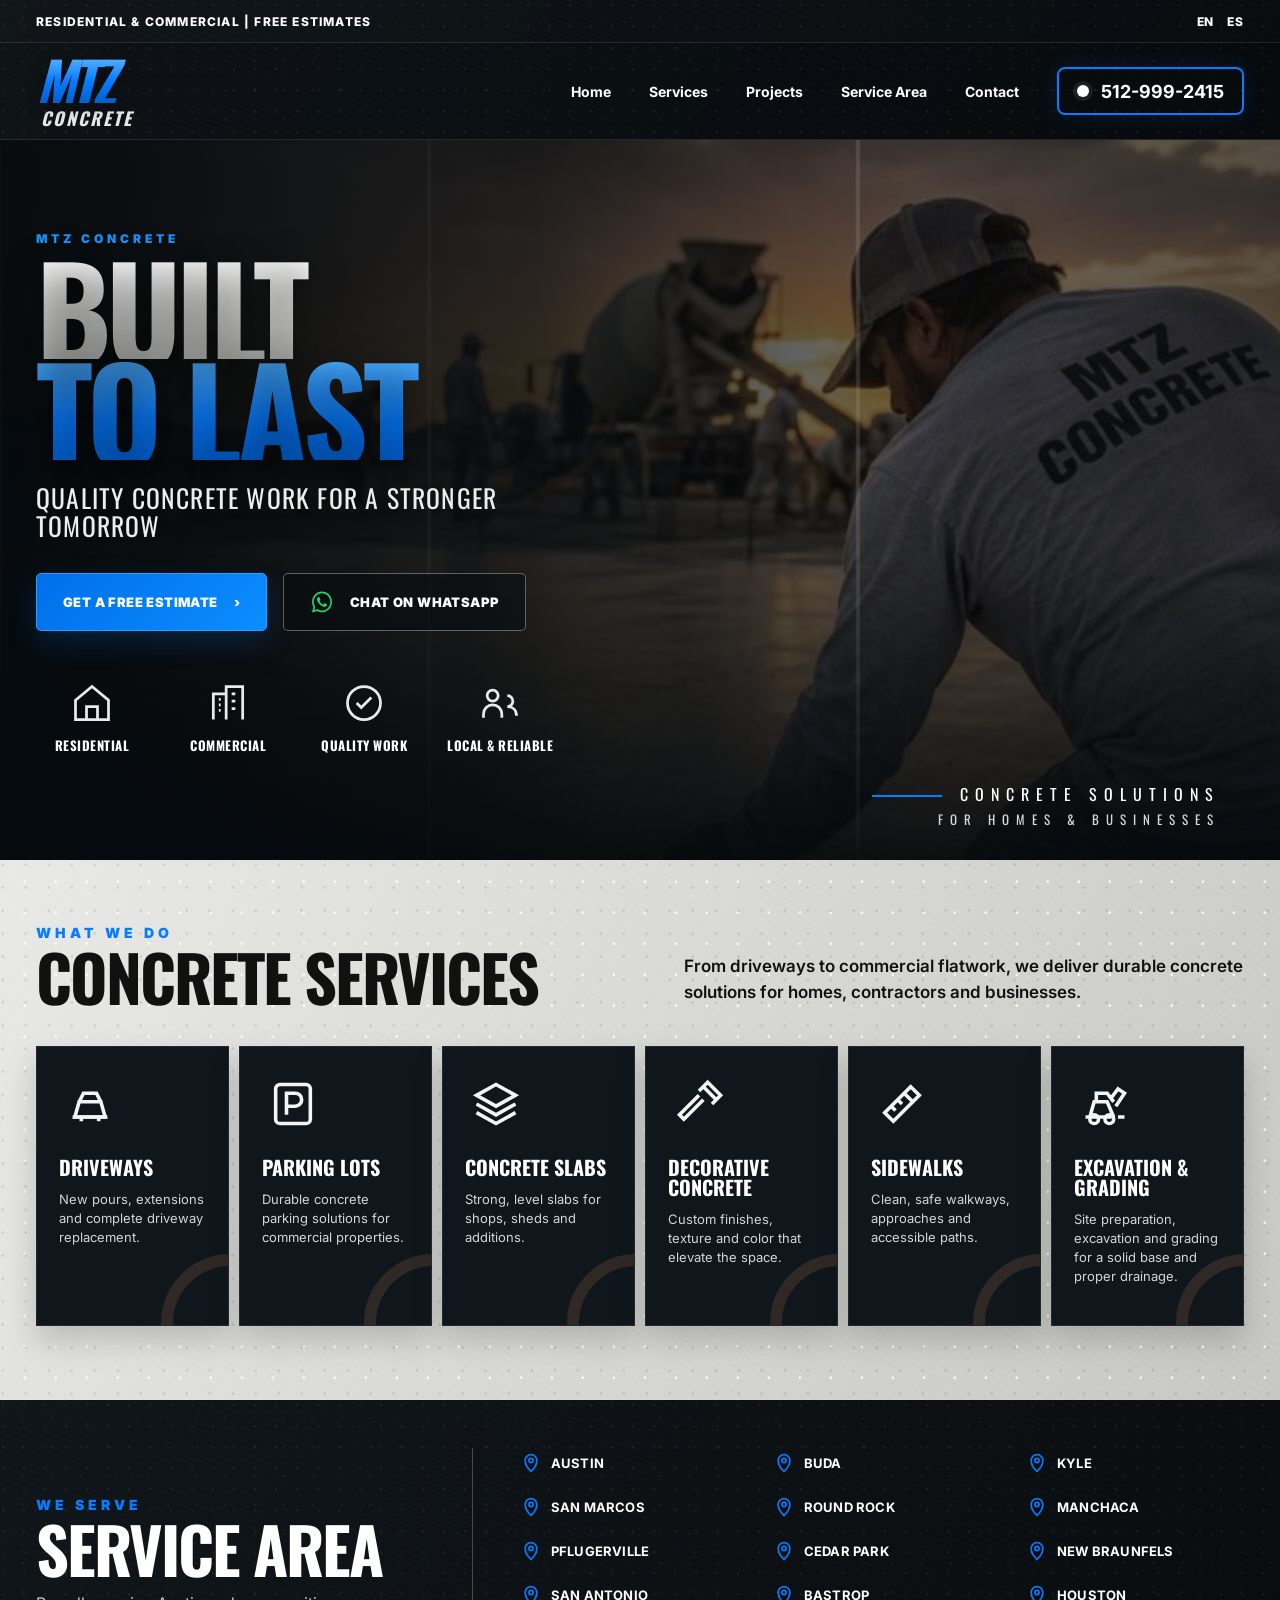
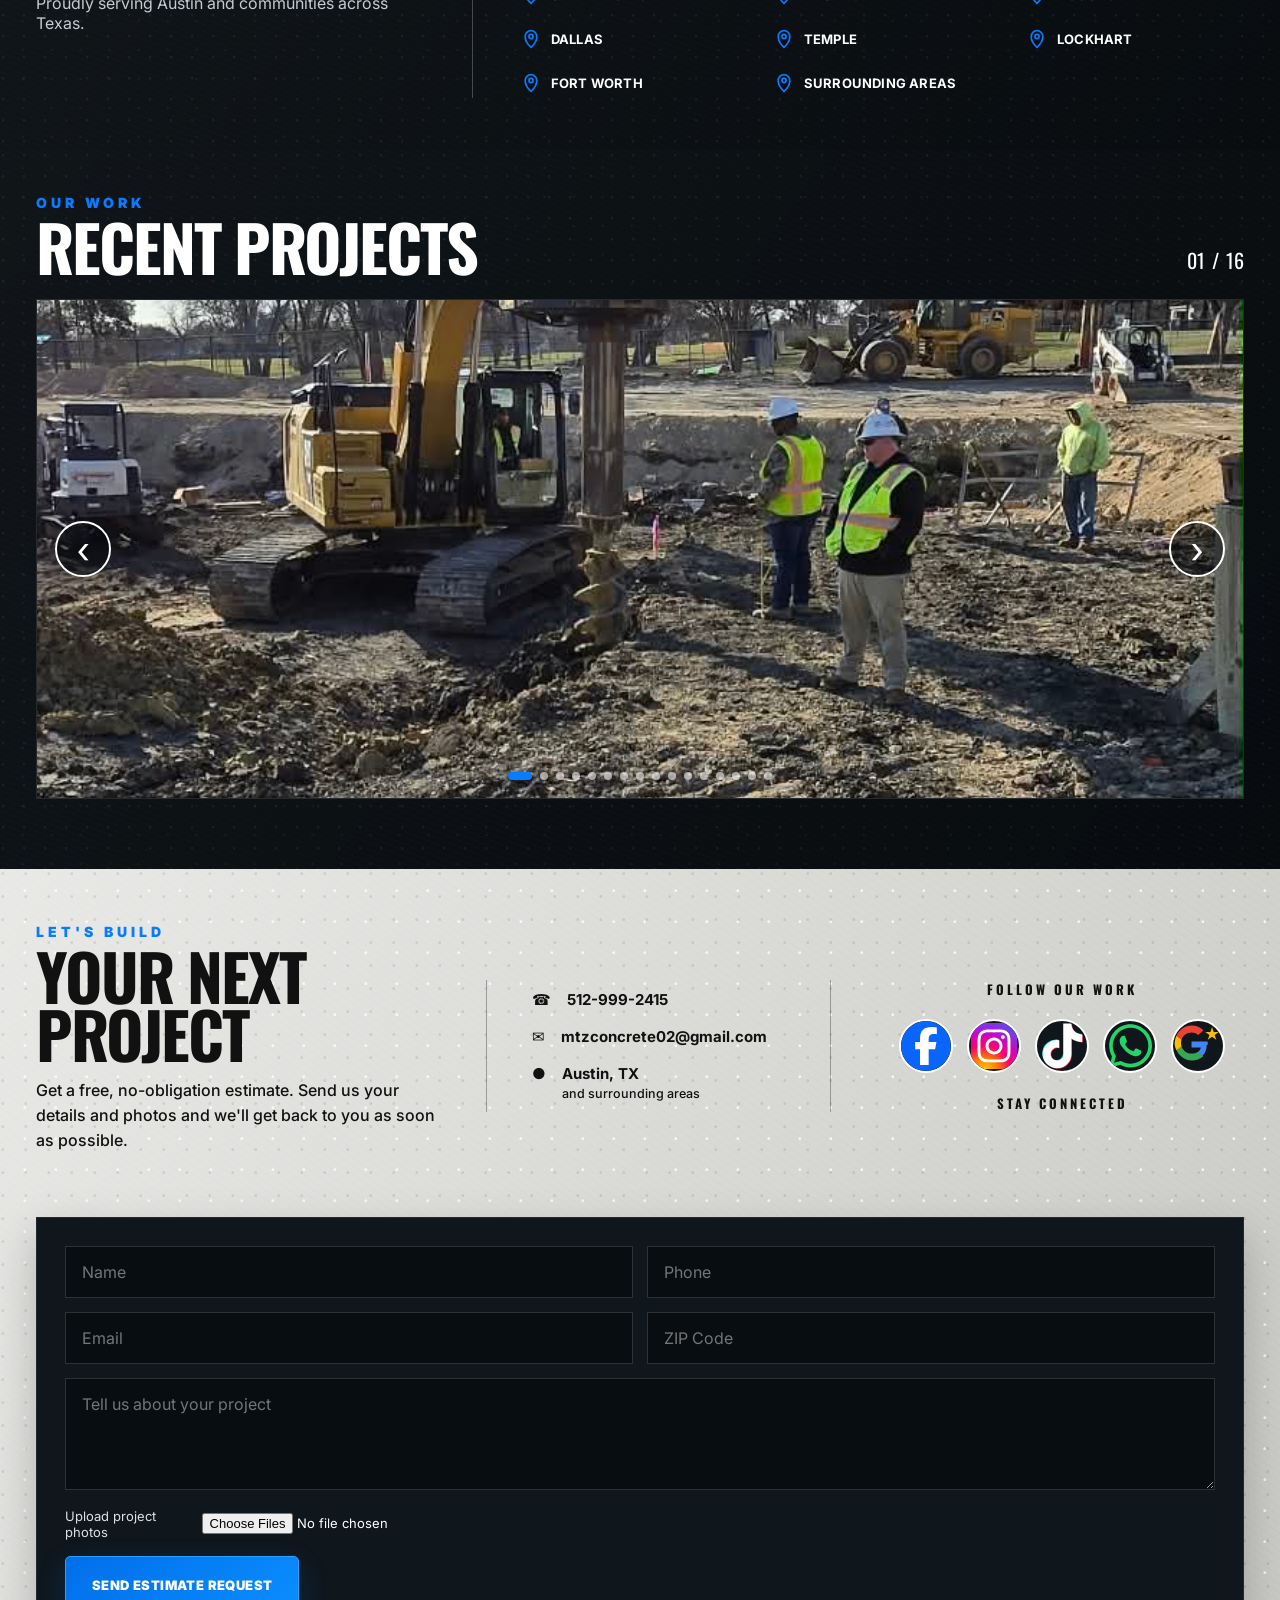
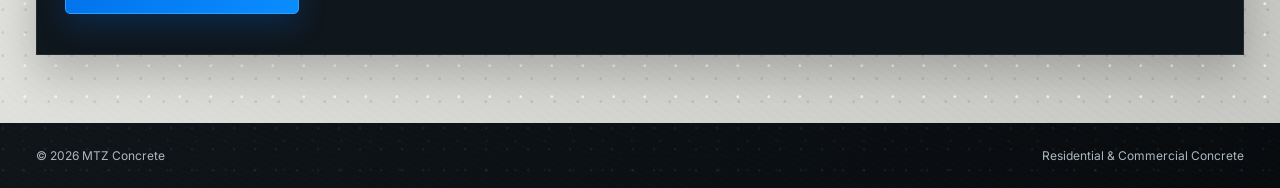
==== commit ef83f9f4: "Add files via upload" ====
--- a/index.html
+++ b/index.html
@@ -5,291 +5,129 @@
   <meta name="viewport" content="width=device-width, initial-scale=1">
   <meta id="metaDescription" name="description" content="MTZ Concrete">
   <title>MTZ Concrete</title>
-
   <link rel="preconnect" href="https://fonts.googleapis.com">
   <link rel="preconnect" href="https://fonts.gstatic.com" crossorigin>
   <link href="https://fonts.googleapis.com/css2?family=Inter:wght@400;500;600;700;800;900&family=Oswald:wght@500;600;700&display=swap" rel="stylesheet">
-
   <link rel="stylesheet" href="styles.css">
 </head>
-
 <body>
-  <!-- ============================================================
-       TOP STRIP
-       ============================================================ -->
-  <div class="top-strip" data-section="topStrip">
+  <div class="top-strip">
     <div class="container top-strip-inner">
       <span id="topStripText"></span>
       <div class="top-langs">
         <button class="top-lang active" data-lang="en">EN</button>
-        <span>|</span>
-        <button class="top-lang" data-lang="es">ES</button>
+        <span>ES</span>
       </div>
     </div>
   </div>
 
-  <!-- ============================================================
-       NAV
-       ============================================================ -->
   <header class="site-header">
     <div class="container nav">
       <a class="brand" href="#home">
-        <span class="brand-main" id="brandMain">MTZ</span>
-        <span class="brand-sub" id="brandSub">CONCRETE</span>
+        <span class="brand-main">MTZ</span>
+        <span class="brand-sub">CONCRETE</span>
       </a>
-
       <nav class="desktop-nav" id="desktopNav"></nav>
-
-      <a class="nav-cta" id="navCall" href="#estimate">Get Estimate</a>
-
-      <button class="menu-button" id="menuButton" type="button" aria-label="Open menu">
-        <span></span><span></span><span></span>
-      </button>
+      <a class="nav-phone" id="navPhone" href="#"><span class="phone-mark">●</span><strong id="navPhoneText"></strong></a>
+      <button class="menu-button" id="menuButton" type="button" aria-label="Open menu"><span></span><span></span><span></span></button>
     </div>
-
-    <div class="mobile-menu" id="mobileMenu">
-      <div class="container mobile-menu-inner" id="mobileNav"></div>
-    </div>
+    <div class="mobile-menu" id="mobileMenu"><div class="container mobile-menu-inner" id="mobileNav"></div></div>
   </header>
 
   <main>
-    <!-- ============================================================
-         HERO
-         ============================================================ -->
-    <section class="hero" id="home" data-section="hero">
+    <section class="hero" id="home">
       <div class="hero-bg"></div>
-      <div class="hero-shade"></div>
-
+      <div class="hero-overlay"></div>
       <div class="container hero-content">
         <div class="hero-copy">
-          <div class="eyebrow" id="heroEyebrow"></div>
-          <h1 id="heroTitle"></h1>
-          <p id="heroLead" class="hero-lead"></p>
+          <div class="hero-kicker" id="heroEyebrow"></div>
+          <h1><span id="heroTitleLine1"></span><span id="heroTitleLine2"></span></h1>
+          <p class="hero-lead" id="heroLead"></p>
+          <div class="hero-actions">
+            <a class="btn btn-primary" href="#estimate"><span id="heroEstimateButton"></span><span>›</span></a>
+            <a class="btn btn-outline" id="heroWhatsapp" href="#"><img src="whatsapp.svg" alt=""><span id="heroWhatsappButton"></span></a>
+          </div>
+          <div class="hero-trust" id="heroTrust"></div>
+        </div>
+        <div class="hero-side-copy">CONCRETE SOLUTIONS<br><span>FOR HOMES &amp; BUSINESSES</span></div>
+      </div>
+    </section>
 
-          <div class="hero-actions">
-            <a class="btn btn-orange" href="#estimate">
-              <span id="heroEstimateButton"></span>
-              <span class="arrow">→</span>
-            </a>
-            <a class="btn btn-dark-outline" id="heroPhoneButton" href="#">
-              <span class="phone-icon">⌕</span>
-              <span id="heroPhoneText"></span>
-            </a>
+    <section class="services cement-light" id="services">
+      <div class="container">
+        <div class="services-heading">
+          <div>
+            <div class="eyebrow" id="servicesEyebrow"></div>
+            <h2 id="servicesTitle"></h2>
           </div>
+          <p id="servicesLead"></p>
+        </div>
+        <div class="service-cards" id="servicesGrid"></div>
+      </div>
+    </section>
 
-          <div class="hero-trust" id="heroTrust"></div>
+    <section class="service-area cement-dark" id="service-area">
+      <div class="container area-layout">
+        <div class="area-heading">
+          <div class="eyebrow" id="areaEyebrow"></div>
+          <h2 id="areaTitle"></h2>
+          <p id="areaLead"></p>
+        </div>
+        <div class="area-list" id="areaList"></div>
+      </div>
+    </section>
+
+    <section class="projects cement-darker" id="projects">
+      <div class="container">
+        <div class="projects-heading">
+          <div>
+            <div class="eyebrow" id="galleryEyebrow"></div>
+            <h2 id="galleryTitle"></h2>
+          </div>
+          <div class="project-counter"><span id="projectCurrent">01</span><span>/</span><span id="projectTotal">16</span></div>
+        </div>
+        <div class="project-slider" id="projectSlider">
+          <div class="project-slides" id="projectSlides"></div>
+          <button class="project-arrow prev" id="projectPrev" type="button" aria-label="Previous project">‹</button>
+          <button class="project-arrow next" id="projectNext" type="button" aria-label="Next project">›</button>
+          <div class="project-dots" id="projectDots"></div>
         </div>
       </div>
     </section>
 
-    <!-- ============================================================
-         SERVICES
-         ============================================================ -->
-    <section class="services section-cream" id="services" data-section="services">
-      <div class="container">
-        <div class="center-heading">
-          <div class="eyebrow eyebrow-dark" id="servicesEyebrow"></div>
-          <h2 id="servicesTitle"></h2>
-          <p id="servicesLead"></p>
+    <section class="estimate cement-light" id="estimate">
+      <div class="container estimate-layout">
+        <div class="estimate-copy">
+          <div class="eyebrow">LET'S BUILD</div>
+          <h2 id="estimateHeading">YOUR NEXT PROJECT</h2>
+          <p>Get a free, no-obligation estimate. Send us your details and photos and we'll get back to you as soon as possible.</p>
         </div>
-
-        <div class="service-cards" id="servicesGrid"></div>
-
-        <div class="service-split">
-          <article class="split-card split-dark">
-            <div class="split-icon" data-icon="house"></div>
-            <div>
-              <h3 id="residentialTitle"></h3>
-              <p id="residentialText"></p>
-              <a href="#estimate" class="text-link">
-                <span id="residentialButton"></span><span>→</span>
-              </a>
-            </div>
-          </article>
-
-          <article class="split-card split-orange">
-            <div class="split-icon white-icon" data-icon="building"></div>
-            <div>
-              <h3 id="commercialTitle"></h3>
-              <p id="commercialText"></p>
-              <a href="#estimate" class="text-link">
-                <span id="commercialButton"></span><span>→</span>
-              </a>
-            </div>
-          </article>
+        <div class="contact-details">
+          <a id="estimatePhone" href="#"><span>☎</span><strong id="estimatePhoneText"></strong></a>
+          <a id="estimateEmail" href="#"><span>✉</span><strong id="estimateEmailText"></strong></a>
+          <div><span>●</span><strong>Austin, TX<br><small>and surrounding areas</small></strong></div>
+        </div>
+        <div class="follow-work">
+          <div class="follow-title">FOLLOW OUR WORK</div>
+          <div class="social-icons" id="socialIcons"></div>
+          <div class="stay-connected">STAY CONNECTED</div>
         </div>
       </div>
-    </section>
-
-    <!-- ============================================================
-         STANDARD
-         ============================================================ -->
-    <section class="standard section-black" data-section="standard">
-      <div class="container">
-        <div class="center-heading dark-heading">
-          <div class="eyebrow" id="standardEyebrow"></div>
-          <h2 id="standardTitle"></h2>
-        </div>
-
-        <div class="standard-grid" id="standardGrid"></div>
-      </div>
-    </section>
-
-    <section class="gallery-section" id="projects" data-section="projects">
-      <div class="container">
-        <div class="gallery-heading">
-          <div class="eyebrow" id="galleryEyebrow"></div>
-          <h2 id="galleryTitle"></h2>
-        </div>
-
-        <div class="project-slider" id="projectSlider" aria-label="MTZ Concrete project gallery">
-          <div class="project-slides" id="projectSlides"></div>
-
-          <button class="project-arrow project-arrow-prev" id="projectPrev" type="button" aria-label="Previous project">‹</button>
-          <button class="project-arrow project-arrow-next" id="projectNext" type="button" aria-label="Next project">›</button>
-
-          <div class="project-slider-footer">
-            <div class="project-counter"><span id="projectCurrent">01</span><span>/</span><span id="projectTotal">16</span></div>
-            <div class="project-dots" id="projectDots"></div>
-          </div>
-        </div>
-      </div>
-    </section>
-
-    <!-- ============================================================
-         PROCESS
-         ============================================================ -->
-    <section class="process section-cream" data-section="process">
-      <div class="container">
-        <div class="center-heading">
-          <div class="eyebrow eyebrow-dark" id="processEyebrow"></div>
-          <h2 id="processTitle"></h2>
-        </div>
-
-        <div class="process-grid" id="processGrid"></div>
-      </div>
-    </section>
-
-    <!-- ============================================================
-         SOCIAL
-         ============================================================ -->
-    <section class="social section-cream" id="social" data-section="social">
-      <div class="social-rings"></div>
-      <div class="container">
-        <div class="social-heading">
-          <div class="eyebrow eyebrow-dark" id="socialEyebrow"></div>
-          <h2 id="socialTitle"></h2>
-          <p id="socialLead"></p>
-        </div>
-
-        <div class="social-grid" id="socialGrid"></div>
-      </div>
-    </section>
-
-    <!-- ============================================================
-         SERVICE AREA
-         ============================================================ -->
-    <section class="service-area" id="service-area" data-section="serviceArea">
-      <div class="container">
-        <div class="area-heading">
-          <div class="eyebrow light-eyebrow" id="areaEyebrow"></div>
-          <h2 id="areaTitle"></h2>
-          <p id="areaLead"></p>
-        </div>
-
-        <div class="area-list" id="areaList"></div>
-      </div>
-    </section>
-
-    <!-- ============================================================
-         ESTIMATE
-         ============================================================ -->
-    <section class="estimate" id="estimate" data-section="estimate">
-      <div class="estimate-orange">
-        <div class="container estimate-intro">
-          <div class="eyebrow light-eyebrow" id="estimateEyebrow"></div>
-          <h2 id="estimateTitle"></h2>
-          <p id="estimateLead"></p>
-
-          <div class="estimate-benefits" id="estimateBenefits"></div>
-
-          <div class="estimate-contact">
-            <a id="estimatePhone" href="#"><span>⌕</span><strong id="estimatePhoneText"></strong></a>
-            <a id="estimateEmail" href="#"><span>✉</span><strong id="estimateEmailText"></strong></a>
-          </div>
-        </div>
-      </div>
-
-      <div class="estimate-black">
-        <div class="container">
-          <form class="estimate-form" id="estimateForm">
-            <div class="field-row">
-              <label>
-                <span data-label="name"></span>
-                <input type="text" name="name" required>
-              </label>
-              <label>
-                <span data-label="phone"></span>
-                <input type="tel" name="phone" required>
-              </label>
-            </div>
-
-            <div class="field-row">
-              <label>
-                <span data-label="email"></span>
-                <input type="email" name="email">
-              </label>
-              <label>
-                <span data-label="zip"></span>
-                <input type="text" name="zip" inputmode="numeric">
-              </label>
-            </div>
-
-            <label>
-              <span data-label="projectType"></span>
-              <select name="projectType" id="projectTypeSelect"></select>
-            </label>
-
-            <label>
-              <span data-label="details"></span>
-              <textarea name="details" rows="5"></textarea>
-            </label>
-
-            <label class="upload-field">
-              <span data-label="photos"></span>
-              <input type="file" name="photos" accept="image/*" multiple>
-            </label>
-
-            <button type="submit" class="btn btn-orange btn-submit" id="estimateSubmit"></button>
-            <p class="form-note" id="formNote"></p>
-          </form>
-        </div>
+      <div class="container estimate-form-wrap">
+        <form class="estimate-form" id="estimateForm">
+          <div class="field-row"><input type="text" name="name" placeholder="Name" required><input type="tel" name="phone" placeholder="Phone" required></div>
+          <div class="field-row"><input type="email" name="email" placeholder="Email"><input type="text" name="zip" placeholder="ZIP Code"></div>
+          <textarea name="details" rows="4" placeholder="Tell us about your project"></textarea>
+          <label class="upload-field"><span>Upload project photos</span><input type="file" name="photos" accept="image/*" multiple></label>
+          <button type="submit" class="btn btn-primary">SEND ESTIMATE REQUEST</button>
+          <p class="form-note" id="formNote"></p>
+        </form>
       </div>
     </section>
   </main>
 
-  <!-- ============================================================
-       FOOTER
-       ============================================================ -->
-  <footer class="footer" data-section="footer">
-    <div class="container footer-main">
-      <div>
-        <div class="brand footer-brand">
-          <span class="brand-main" id="footerBrandMain">MTZ</span>
-          <span class="brand-sub" id="footerBrandSub">CONCRETE</span>
-        </div>
-        <p id="footerTagline"></p>
-      </div>
-
-      <div class="footer-links">
-        <a id="footerPhone" href="#"></a>
-        <a id="footerEmail" href="#"></a>
-      </div>
-    </div>
-
-    <div class="container footer-bottom">
-      © <span id="year"></span> <span id="copyrightName"></span>. All rights reserved.
-    </div>
+  <footer class="footer cement-darker">
+    <div class="container footer-inner"><span>© <span id="year"></span> MTZ Concrete</span><span>Residential &amp; Commercial Concrete</span></div>
   </footer>
 
   <script src="site-config.js"></script>
--- a/styles.css
+++ b/styles.css
@@ -1,2443 +1,23 @@
-
-:root {
-  --orange: #f4510b;
-  --orange-dark: #c83300;
-  --orange-mid: #df5e29;
-  --cream: #f4f1eb;
-  --cream-deep: #ece7dd;
-  --white: #fff;
-  --black: #151515;
-  --black-soft: #1c1c1c;
-  --gray: #66615b;
-  --line: #d4cec3;
-  --dark-line: #393939;
-  --container: 1180px;
+:root{
+  --blue:#087cff;
+  --blue2:#1494ff;
+  --ink:#0a0f13;
+  --ink2:#11191f;
+  --ink3:#17232c;
+  --concrete:#d7d7d3;
+  --concrete2:#c5c5c0;
+  --white:#fff;
+  --muted:#aeb7bf;
+  --container:1440px;
 }
-
-* { box-sizing: border-box; }
-
-html { scroll-behavior: smooth; }
-
-body {
-  margin: 0;
-  font-family: Inter, Arial, sans-serif;
-  color: var(--black);
-  background: var(--cream);
-  -webkit-font-smoothing: antialiased;
-}
-
-a { color: inherit; text-decoration: none; }
-button, input, textarea, select { font: inherit; }
-
-.container {
-  width: min(var(--container), calc(100% - 46px));
-  margin: 0 auto;
-}
-
-
-
-.top-strip {
-  background: var(--orange);
-  color: #fff;
-}
-
-.top-strip-inner {
-  min-height: 42px;
-  display: flex;
-  justify-content: space-between;
-  align-items: center;
-  gap: 18px;
-  font-size: 12px;
-  font-weight: 800;
-  letter-spacing: 1.2px;
-}
-
-.top-langs {
-  display: flex;
-  align-items: center;
-  gap: 10px;
-}
-
-.top-lang {
-  border: 0;
-  background: transparent;
-  color: rgba(255,255,255,.65);
-  font-weight: 800;
-  cursor: pointer;
-  padding: 2px;
-}
-
-.top-lang.active { color: #fff; }
-
-
-
-.site-header {
-  position: sticky;
-  top: 0;
-  z-index: 500;
-  background: #181818;
-  border-bottom: 1px solid #2b2b2b;
-}
-
-.nav {
-  min-height: 86px;
-  display: flex;
-  align-items: center;
-  gap: 30px;
-}
-
-.brand {
-  display: flex;
-  flex-direction: column;
-  line-height: 1;
-}
-
-.brand-main {
-  color: var(--orange);
-  font-family: Oswald, Inter, sans-serif;
-  font-style: italic;
-  font-size: 30px;
-  font-weight: 700;
-  letter-spacing: -1px;
-}
-
-.brand-sub {
-  margin-top: 8px;
-  color: #fff;
-  font-size: 11px;
-  font-weight: 900;
-  letter-spacing: 2px;
-}
-
-.desktop-nav {
-  margin-left: auto;
-  display: flex;
-  align-items: center;
-  gap: 34px;
-}
-
-.desktop-nav a {
-  color: #fff;
-  font-size: 13px;
-  font-weight: 700;
-}
-
-.nav-cta {
-  min-height: 42px;
-  padding: 0 18px;
-  display: inline-flex;
-  align-items: center;
-  background: var(--orange);
-  color: #fff;
-  font-size: 13px;
-  font-weight: 800;
-}
-
-.menu-button {
-  display: none;
-  margin-left: auto;
-  width: 68px;
-  height: 68px;
-  border: 1px solid #555;
-  background: transparent;
-  cursor: pointer;
-}
-
-.menu-button span {
-  width: 26px;
-  height: 2px;
-  margin: 6px auto;
-  display: block;
-  background: #fff;
-}
-
-.mobile-menu {
-  display: none;
-  background: #181818;
-  border-top: 1px solid #333;
-}
-
-.mobile-menu.open { display: block; }
-
-.mobile-menu-inner {
-  display: flex;
-  flex-direction: column;
-  padding: 18px 0 24px;
-}
-
-.mobile-menu a {
-  padding: 14px 0;
-  color: #fff;
-  border-bottom: 1px solid #333;
-  font-weight: 700;
-}
-
-
-
-.section-cream { background: var(--cream); }
-.section-black { background: #101010; color: #fff; }
-
-.eyebrow {
-  color: var(--orange);
-  font-size: 12px;
-  font-weight: 900;
-  letter-spacing: 2.5px;
-  text-transform: uppercase;
-}
-
-.eyebrow-dark { color: #a9471d; }
-.light-eyebrow { color: rgba(255,255,255,.82); }
-
-.center-heading {
-  max-width: 820px;
-  margin: 0 auto 58px;
-  text-align: center;
-}
-
-.center-heading h2,
-.social-heading h2,
-.area-heading h2,
-.estimate-intro h2,
-.gallery-copy h2 {
-  margin: 18px 0 0;
-  font-family: Oswald, Inter, sans-serif;
-  font-weight: 700;
-  line-height: .96;
-  letter-spacing: -1.8px;
-}
-
-.center-heading h2 {
-  font-size: clamp(48px, 6vw, 78px);
-}
-
-.center-heading p,
-.social-heading p,
-.area-heading p,
-.gallery-copy p,
-.estimate-intro p {
-  color: var(--gray);
-  line-height: 1.65;
-}
-
-
-
-.hero {
-  position: relative;
-  min-height: 760px;
-  color: #fff;
-  overflow: hidden;
-}
-
-.hero-bg,
-.hero-shade {
-  position: absolute;
-  inset: 0;
-}
-
-.hero-bg {
-  background-image: url("assets/images/mtz-hero.jpg");
-  background-size: cover;
-  background-position: 62% center;
-  transform: scale(1.04);
-}
-
-.hero-shade {
-  background:
-    linear-gradient(90deg, rgba(12,12,12,.95) 0%, rgba(12,12,12,.75) 47%, rgba(12,12,12,.30) 100%),
-    linear-gradient(0deg, rgba(0,0,0,.85) 0%, transparent 42%);
-}
-
-.hero-content {
-  position: relative;
-  min-height: 760px;
-  display: flex;
-  align-items: center;
-  padding-top: 54px;
-  padding-bottom: 54px;
-}
-
-.hero-copy { max-width: 760px; }
-
-.hero-copy h1 {
-  margin: 20px 0 24px;
-  font-family: Oswald, Inter, sans-serif;
-  font-size: clamp(72px, 9vw, 124px);
-  font-weight: 700;
-  line-height: .83;
-  letter-spacing: -3px;
-  text-transform: uppercase;
-}
-
-.hero-lead {
-  max-width: 680px;
-  margin: 0 0 30px;
-  color: rgba(255,255,255,.82);
-  font-size: 18px;
-  line-height: 1.65;
-}
-
-.hero-actions {
-  max-width: 660px;
-  display: grid;
-  grid-template-columns: 1.1fr .9fr;
-  gap: 12px;
-}
-
-.btn {
-  min-height: 58px;
-  padding: 0 24px;
-  border: 0;
-  display: inline-flex;
-  justify-content: center;
-  align-items: center;
-  gap: 15px;
-  font-size: 14px;
-  font-weight: 900;
-  letter-spacing: .7px;
-  text-transform: uppercase;
-  cursor: pointer;
-}
-
-.btn-orange { background: var(--orange); color: #fff; }
-
-.btn-dark-outline {
-  color: #fff;
-  border: 1px solid rgba(255,255,255,.68);
-  background: rgba(0,0,0,.20);
-}
-
-.arrow { font-size: 22px; font-weight: 400; }
-
-.hero-trust {
-  margin-top: 52px;
-  display: flex;
-  gap: 34px;
-  flex-wrap: wrap;
-}
-
-.hero-trust div {
-  display: flex;
-  align-items: center;
-  gap: 10px;
-  color: rgba(255,255,255,.8);
-  font-size: 12px;
-  font-weight: 800;
-}
-
-.hero-trust div::before {
-  content: "✓";
-  color: var(--orange);
-  font-size: 18px;
-}
-
-
-
-.services {
-  padding: 110px 0 120px;
-}
-
-.center-heading p {
-  max-width: 680px;
-  margin: 30px auto 0;
-  font-size: 18px;
-}
-
-.service-cards {
-  display: grid;
-  grid-template-columns: repeat(3, 1fr);
-  gap: 18px;
-}
-
-.service-card {
-  position: relative;
-  min-height: 300px;
-  padding: 40px 42px;
-  overflow: hidden;
-  background: #fff;
-  border: 1px solid var(--line);
-}
-
-.service-card::after,
-.social-card::after {
-  content: "";
-  position: absolute;
-  width: 125px;
-  height: 125px;
-  border: 18px solid rgba(244,81,11,.08);
-  border-radius: 50%;
-  right: -55px;
-  bottom: -55px;
-}
-
-.icon-box {
-  width: 84px;
-  height: 84px;
-  display: grid;
-  place-items: center;
-  background: var(--orange);
-  color: #fff;
-}
-
-.icon-box svg,
-.split-icon svg,
-.standard-icon svg,
-.area-pin svg,
-.social-icon svg {
-  width: 38px;
-  height: 38px;
-  stroke: currentColor;
-  fill: none;
-  stroke-width: 2;
-  stroke-linecap: round;
-  stroke-linejoin: round;
-}
-
-.service-card h3 {
-  margin: 50px 0 20px;
-  font-size: 24px;
-  font-weight: 900;
-}
-
-.service-card p {
-  margin: 0;
-  color: var(--gray);
-  font-size: 16px;
-  line-height: 1.65;
-}
-
-.service-split {
-  margin-top: 24px;
-  display: grid;
-  grid-template-columns: 1fr 1fr;
-  gap: 24px;
-}
-
-.split-card {
-  min-height: 330px;
-  padding: 48px;
-  display: grid;
-  grid-template-columns: 62px 1fr;
-  gap: 30px;
-  color: #fff;
-}
-
-.split-dark { background: #171717; }
-.split-orange { background: linear-gradient(135deg, #ff5c0d, #cf3500); }
-
-.split-icon {
-  width: 62px;
-  height: 84px;
-  display: grid;
-  place-items: center;
-  color: #fff;
-  background: var(--orange);
-}
-
-.white-icon {
-  color: #9e300b;
-  background: #fff;
-}
-
-.split-card h3 {
-  margin: 10px 0 26px;
-  font-size: 33px;
-  font-weight: 900;
-}
-
-.split-card p {
-  max-width: 460px;
-  margin: 0 0 38px;
-  color: rgba(255,255,255,.76);
-  line-height: 1.7;
-}
-
-.text-link {
-  display: inline-flex;
-  gap: 18px;
-  align-items: center;
-  font-size: 13px;
-  font-weight: 900;
-  letter-spacing: 1.1px;
-}
-
-
-.standard {
-  padding: 110px 0 120px;
-}
-
-.dark-heading { color: #fff; }
-
-.standard-grid {
-  margin-top: 65px;
-  display: grid;
-  grid-template-columns: repeat(3, 1fr);
-  gap: 20px;
-}
-
-.standard-card {
-  min-height: 330px;
-  padding: 50px 38px;
-  border: 1px solid #373737;
-  text-align: center;
-}
-
-.standard-icon {
-  width: 64px;
-  height: 64px;
-  margin: 0 auto 45px;
-  display: grid;
-  place-items: center;
-  color: var(--orange);
-}
-
-.standard-card h3 {
-  font-size: 21px;
-  margin: 0 0 22px;
-}
-
-.standard-card p {
-  margin: 0;
-  color: #aaa;
-  line-height: 1.7;
-}
-
-
-.gallery-section {
-  padding: 110px 0;
-  background: linear-gradient(180deg, #23211e, #ebe7df);
-}
-
-.gallery-card {
-  max-width: 1080px;
-  margin: 0 auto;
-  border: 1px solid #444;
-  background: #111;
-  color: #fff;
-}
-
-.gallery-copy {
-  padding: 65px 70px;
-}
-
-.gallery-copy h2 {
-  max-width: 780px;
-  font-size: clamp(55px, 6vw, 86px);
-}
-
-.gallery-copy p {
-  max-width: 760px;
-  margin: 34px 0;
-  color: #aaa;
-  font-size: 18px;
-}
-
-.btn-white-outline {
-  border: 1px solid #aaa;
-  color: #fff;
-  background: transparent;
-}
-
-.gallery-image {
-  width: 100%;
-  display: block;
-}
-
-
-
-.process {
-  padding: 110px 0 125px;
-}
-
-.process-grid {
-  max-width: 1080px;
-  margin: 0 auto;
-  display: grid;
-  gap: 25px;
-}
-
-.process-card {
-  min-height: 280px;
-  padding: 62px 66px;
-  background: #fff;
-  border-top: 7px solid #151515;
-}
-
-.process-number {
-  width: 72px;
-  height: 72px;
-  display: grid;
-  place-items: center;
-  background: var(--orange-mid);
-  color: #fff;
-  font-size: 28px;
-  font-weight: 800;
-}
-
-.process-card h3 {
-  margin: 45px 0 24px;
-  font-size: 28px;
-  font-weight: 900;
-}
-
-.process-card p {
-  margin: 0;
-  color: var(--gray);
-  font-size: 18px;
-  line-height: 1.7;
-}
-
-
-.social {
-  position: relative;
-  padding: 110px 0 120px;
-  overflow: hidden;
-}
-
-.social-rings {
-  position: absolute;
-  width: 330px;
-  height: 330px;
-  border: 45px solid rgba(244,81,11,.07);
-  border-radius: 50%;
-  right: -80px;
-  top: -70px;
-}
-
-.social-heading {
-  max-width: 800px;
-  position: relative;
-  z-index: 2;
-}
-
-.social-heading h2 {
-  font-size: clamp(58px, 7vw, 90px);
-}
-
-.social-heading p {
-  max-width: 750px;
-  margin-top: 28px;
-  font-size: 18px;
-}
-
-.social-grid {
-  position: relative;
-  z-index: 2;
-  margin-top: 65px;
-  display: grid;
-  grid-template-columns: repeat(2, 1fr);
-  gap: 22px;
-}
-
-.social-card {
-  position: relative;
-  min-height: 280px;
-  padding: 42px 44px;
-  overflow: hidden;
-  display: block;
-  background: #1b1b1b;
-  color: #fff;
-  border-bottom: 7px solid var(--orange);
-}
-
-.social-number {
-  position: absolute;
-  top: 36px;
-  right: 38px;
-  color: #606060;
-  font-size: 13px;
-  font-weight: 800;
-  letter-spacing: 3px;
-}
-
-.social-icon {
-  width: 84px;
-  height: 84px;
-  display: grid;
-  place-items: center;
-  background: var(--orange);
-  color: #fff;
-}
-
-.social-card h3 {
-  margin: 38px 0 15px;
-  font-size: 26px;
-}
-
-.social-card p {
-  margin: 0;
-  color: #8e8e8e;
-  font-size: 13px;
-  font-weight: 800;
-  letter-spacing: 1.5px;
-}
-
-/* ---------- SERVICE AREA ---------- */
-
-.service-area {
-  padding: 115px 0 125px;
-  color: #fff;
-  background: linear-gradient(180deg, #ee6b32, #ce531f);
-}
-
-.area-heading {
-  max-width: 920px;
-}
-
-.area-heading h2 {
-  max-width: 900px;
-  font-size: clamp(60px, 7vw, 94px);
-}
-
-.area-heading p {
-  max-width: 800px;
-  margin: 38px 0 60px;
-  color: rgba(255,255,255,.78);
-  font-size: 19px;
-}
-
-.area-list {
-  display: grid;
-  grid-template-columns: 1fr 1fr;
-  gap: 16px;
-}
-
-.area-item {
-  min-height: 78px;
-  padding: 0 26px;
-  display: flex;
-  align-items: center;
-  gap: 20px;
-  border: 1px solid rgba(255,255,255,.30);
-  background: rgba(120,40,10,.12);
-  font-size: 17px;
-  font-weight: 900;
-}
-
-.area-pin {
-  width: 30px;
-  height: 30px;
-  color: #fff;
-}
-
-/* ---------- ESTIMATE ---------- */
-
-.estimate {
-  background: #111;
-  color: #fff;
-}
-
-.estimate-orange {
-  position: relative;
-  overflow: hidden;
-  padding: 115px 0 170px;
-  background: linear-gradient(180deg, #d84700, #c63100);
-}
-
-.estimate-orange::after {
-  content: "";
-  position: absolute;
-  left: 0;
-  right: -5%;
-  bottom: -110px;
-  height: 190px;
-  background: #111;
-  transform: skewY(-9deg);
-  transform-origin: bottom right;
-}
-
-.estimate-intro {
-  position: relative;
-  z-index: 2;
-}
-
-.estimate-intro h2 {
-  max-width: 760px;
-  font-size: clamp(62px, 7vw, 96px);
-}
-
-.estimate-intro p {
-  max-width: 790px;
-  margin: 35px 0;
-  color: rgba(255,255,255,.76);
-  font-size: 19px;
-}
-
-.estimate-benefits {
-  margin: 55px 0;
-  display: grid;
-  gap: 22px;
-}
-
-.estimate-benefits div {
-  display: flex;
-  align-items: center;
-  gap: 15px;
-  font-weight: 800;
-}
-
-.estimate-benefits div::before {
-  content: "✓";
-  width: 28px;
-  height: 28px;
-  display: grid;
-  place-items: center;
-  border: 2px solid #fff;
-  border-radius: 50%;
-  font-size: 14px;
-}
-
-.estimate-contact {
-  padding-top: 35px;
-  border-top: 1px solid rgba(255,255,255,.35);
-  display: flex;
-  gap: 50px;
-  flex-wrap: wrap;
-}
-
-.estimate-contact a {
-  display: inline-flex;
-  align-items: center;
-  gap: 15px;
-}
-
-.estimate-black {
-  padding: 40px 0 120px;
-}
-
-.estimate-form {
-  max-width: 900px;
-  margin: 0 auto;
-  padding: 55px;
-  border: 1px solid #3f3f3f;
-  background: #111;
-}
-
-.field-row {
-  display: grid;
-  grid-template-columns: 1fr 1fr;
-  gap: 28px;
-}
-
-.estimate-form label {
-  display: flex;
-  flex-direction: column;
-  gap: 13px;
-  margin-bottom: 26px;
-}
-
-.estimate-form label > span {
-  color: #c5c5c5;
-  font-size: 12px;
-  font-weight: 900;
-  letter-spacing: .6px;
-}
-
-.estimate-form input,
-.estimate-form select,
-.estimate-form textarea {
-  width: 100%;
-  padding: 17px;
-  border: 1px solid #555;
-  background: #1b1b1b;
-  color: #fff;
-  outline: none;
-}
-
-.estimate-form input:focus,
-.estimate-form select:focus,
-.estimate-form textarea:focus {
-  border-color: var(--orange);
-}
-
-.btn-submit {
-  width: 100%;
-  margin-top: 6px;
-}
-
-.form-note {
-  margin: 18px 0 0;
-  color: #888;
-  font-size: 12px;
-  line-height: 1.5;
-}
-
-/* ---------- FOOTER ---------- */
-
-.footer {
-  padding: 60px 0 25px;
-  background: #101010;
-  color: #fff;
-  border-top: 1px solid #2c2c2c;
-}
-
-.footer-main {
-  display: flex;
-  justify-content: space-between;
-  gap: 40px;
-}
-
-.footer-brand { display: inline-flex; }
-
-.footer-main p {
-  margin: 18px 0 0;
-  color: #777;
-}
-
-.footer-links {
-  display: flex;
-  flex-direction: column;
-  gap: 10px;
-  text-align: right;
-  font-weight: 700;
-}
-
-.footer-bottom {
-  margin-top: 45px;
-  padding-top: 25px;
-  border-top: 1px solid #292929;
-  color: #686868;
-  font-size: 11px;
-}
-
-/* ===============================================================
-   MOBILE — based directly on supplied screenshots
-   =============================================================== */
-
-@media (max-width: 760px) {
-  .container {
-    width: min(100% - 46px, var(--container));
-  }
-
-  .top-strip-inner {
-    min-height: 48px;
-    font-size: 10px;
-    letter-spacing: 1px;
-  }
-
-  .desktop-nav,
-  .nav-cta {
-    display: none;
-  }
-
-  .site-header {
-    position: relative;
-  }
-
-  .nav {
-    min-height: 110px;
-  }
-
-  .menu-button {
-    display: block;
-  }
-
-  .brand-main {
-    font-size: 37px;
-  }
-
-  .brand-sub {
-    font-size: 11px;
-  }
-
-  /* HERO */
-  .hero {
-    min-height: 1030px;
-  }
-
-  .hero-bg {
-    background-size: auto 100%;
-    background-position: 55% center;
-  }
-
-  .hero-shade {
-    background:
-      linear-gradient(90deg, rgba(0,0,0,.42), rgba(0,0,0,.18)),
-      linear-gradient(0deg, #080808 0%, rgba(8,8,8,.70) 42%, rgba(8,8,8,.15) 100%);
-  }
-
-  .hero-content {
-    min-height: 1030px;
-    align-items: flex-end;
-    padding-top: 85px;
-    padding-bottom: 65px;
-  }
-
-  .hero-copy h1 {
-    max-width: 100%;
-    margin: 20px 0 35px;
-    font-size: clamp(72px, 15vw, 105px);
-    line-height: .82;
-    letter-spacing: -3px;
-  }
-
-  .hero-lead {
-    font-size: 17px;
-    line-height: 1.65;
-  }
-
-  .hero-actions {
-    grid-template-columns: 1fr;
-  }
-
-  .btn {
-    min-height: 82px;
-    font-size: 15px;
-  }
-
-  .hero-trust {
-    margin-top: 60px;
-    gap: 18px 25px;
-  }
-
-  .hero-trust div {
-    font-size: 10px;
-  }
-
-  /* SERVICES */
-  .services {
-    padding: 110px 0 105px;
-  }
-
-  .center-heading {
-    margin-bottom: 70px;
-  }
-
-  .center-heading h2 {
-    font-size: 51px;
-  }
-
-  .center-heading p {
-    font-size: 18px;
-    line-height: 1.7;
-  }
-
-  .service-cards {
-    grid-template-columns: 1fr;
-    gap: 24px;
-  }
-
-  .service-card {
-    min-height: 348px;
-    padding: 46px;
-  }
-
-  .icon-box {
-    width: 84px;
-    height: 84px;
-  }
-
-  .service-card h3 {
-    margin-top: 50px;
-    font-size: 25px;
-  }
-
-  .service-card p {
-    font-size: 17px;
-  }
-
-  .service-split {
-    grid-template-columns: 1fr;
-    gap: 24px;
-  }
-
-  .split-card {
-    min-height: 365px;
-    padding: 48px;
-    grid-template-columns: 58px 1fr;
-    gap: 27px;
-  }
-
-  .split-card h3 {
-    font-size: 30px;
-    line-height: 1.05;
-  }
-
-  .split-card p {
-    font-size: 17px;
-  }
-
-  /* STANDARD */
-  .standard {
-    padding: 110px 0 130px;
-  }
-
-  .standard-grid {
-    grid-template-columns: 1fr;
-    gap: 22px;
-  }
-
-  .standard-card {
-    min-height: 300px;
-    padding: 52px 30px;
-  }
-
-  .standard-card h3 {
-    font-size: 22px;
-  }
-
-  .standard-card p {
-    font-size: 16px;
-  }
-
-  /* GALLERY */
-  .gallery-section {
-    padding: 100px 0;
-  }
-
-  .gallery-copy {
-    padding: 50px 45px 55px;
-  }
-
-  .gallery-copy h2 {
-    font-size: 48px;
-  }
-
-  .gallery-copy p {
-    font-size: 18px;
-  }
-
-  .gallery-copy .btn {
-    width: auto;
-    min-height: 60px;
-    padding: 0 20px;
-  }
-
-  /* PROCESS */
-  .process {
-    padding: 110px 0 120px;
-  }
-
-  .process-grid {
-    gap: 25px;
-  }
-
-  .process-card {
-    min-height: 445px;
-    padding: 62px 50px;
-    border-top-width: 7px;
-  }
-
-  .process-number {
-    width: 72px;
-    height: 72px;
-  }
-
-  .process-card h3 {
-    margin-top: 50px;
-    font-size: 25px;
-  }
-
-  .process-card p {
-    font-size: 19px;
-  }
-
-  /* SOCIAL */
-  .social {
-    padding: 110px 0 120px;
-  }
-
-  .social-heading h2 {
-    font-size: 55px;
-  }
-
-  .social-heading p {
-    font-size: 18px;
-  }
-
-  .social-grid {
-    grid-template-columns: 1fr;
-    gap: 26px;
-  }
-
-  .social-card {
-    min-height: 305px;
-    padding: 44px;
-  }
-
-  /* SERVICE AREA */
-  .service-area {
-    padding: 105px 0 115px;
-  }
-
-  .area-heading h2 {
-    font-size: 52px;
-  }
-
-  .area-heading p {
-    font-size: 20px;
-  }
-
-  .area-list {
-    grid-template-columns: 1fr;
-    gap: 16px;
-  }
-
-  .area-item {
-    min-height: 82px;
-    font-size: 18px;
-  }
-
-  /* ESTIMATE */
-  .estimate-orange {
-    padding: 105px 0 170px;
-  }
-
-  .estimate-intro h2 {
-    font-size: 56px;
-  }
-
-  .estimate-intro p {
-    font-size: 18px;
-  }
-
-  .estimate-contact {
-    flex-direction: column;
-    gap: 25px;
-  }
-
-  .estimate-black {
-    padding-top: 20px;
-  }
-
-  .estimate-form {
-    padding: 42px 30px;
-  }
-
-  .field-row {
-    grid-template-columns: 1fr;
-    gap: 0;
-  }
-
-  .estimate-form input,
-  .estimate-form select,
-  .estimate-form textarea {
-    min-height: 70px;
-  }
-
-  .estimate-form textarea {
-    min-height: 150px;
-  }
-
-  /* FOOTER */
-  .footer-main {
-    flex-direction: column;
-  }
-
-  .footer-links {
-    text-align: left;
-  }
-}
-/* =========================================================
-   MTZ CONCRETE — PREMIUM BLUE / CEMENT THEME
-   Pegar AL FINAL de styles.css
-   ========================================================= */
-
-:root {
-  /* BLUE */
-  --mtz-blue: #0868d8;
-  --mtz-blue-light: #1680f5;
-  --mtz-blue-dark: #064c9e;
-  --mtz-blue-deep: #04366f;
-
-  /* DARK / CEMENT */
-  --mtz-black: #070c11;
-  --mtz-dark: #0c131a;
-  --mtz-charcoal: #121a22;
-  --mtz-cement-dark: #20272d;
-  --mtz-cement: #343c43;
-  --mtz-cement-medium: #687078;
-  --mtz-cement-light: #d0d1ce;
-  --mtz-concrete-white: #e5e5e1;
-
-  /* TEXT */
-  --mtz-white: #f4f7fa;
-  --mtz-text: #d4d9de;
-  --mtz-muted: #9da6ae;
-
-  /* EFFECTS */
-  --mtz-border: rgba(255,255,255,.12);
-  --mtz-blue-glow: rgba(8,104,216,.38);
-}
-
-
-/* =========================================================
-   GENERAL WEBSITE
-   ========================================================= */
-
-html {
-  scroll-behavior: smooth;
-}
-
-body {
-  background-color: var(--mtz-dark) !important;
-  color: var(--mtz-text);
-}
-
-
-/* =========================================================
-   DARK CONCRETE TEXTURE
-   ========================================================= */
-
-.hero,
-.hero-section,
-.about,
-.about-section,
-.projects,
-.projects-section,
-.service-areas,
-.service-area,
-.cta-section,
-.contact-section,
-footer,
-.footer,
-.dark-section {
-  background-color: var(--mtz-dark) !important;
-
-  background-image:
-    radial-gradient(
-      circle at 25% 20%,
-      rgba(255,255,255,.035) 0,
-      transparent 26%
-    ),
-    radial-gradient(
-      circle at 75% 70%,
-      rgba(255,255,255,.025) 0,
-      transparent 30%
-    ),
-    linear-gradient(
-      120deg,
-      rgba(255,255,255,.018),
-      rgba(0,0,0,.12)
-    ),
-    repeating-linear-gradient(
-      35deg,
-      rgba(255,255,255,.008) 0px,
-      rgba(255,255,255,.008) 1px,
-      transparent 1px,
-      transparent 4px
-    ) !important;
-}
-
-
-/* =========================================================
-   LIGHT CEMENT SECTIONS
-   ========================================================= */
-
-.services,
-.services-section,
-.process,
-.process-section,
-.testimonials,
-.testimonials-section,
-.light-section {
-  background-color: var(--mtz-concrete-white) !important;
-
-  background-image:
-    radial-gradient(
-      circle at 15% 20%,
-      rgba(0,0,0,.035),
-      transparent 28%
-    ),
-    radial-gradient(
-      circle at 80% 60%,
-      rgba(0,0,0,.025),
-      transparent 25%
-    ),
-    repeating-linear-gradient(
-      45deg,
-      rgba(0,0,0,.012) 0px,
-      rgba(0,0,0,.012) 1px,
-      transparent 1px,
-      transparent 5px
-    ) !important;
-}
-
-
-/* =========================================================
-   NAVIGATION
-   ========================================================= */
-
-header,
-.header,
-.navbar,
-nav {
-  background: rgba(7, 12, 17, .96) !important;
-  border-bottom: 1px solid rgba(255,255,255,.08) !important;
-}
-
-nav a,
-.navbar a,
-.nav-links a {
-  color: var(--mtz-white);
-  transition:
-    color .25s ease,
-    text-shadow .25s ease;
-}
-
-nav a:hover,
-.navbar a:hover,
-.nav-links a:hover {
-  color: var(--mtz-blue-light) !important;
-  text-shadow: 0 0 18px rgba(22,128,245,.25);
-}
-
-
-/* =========================================================
-   REPLACE ORANGE / ACCENT TEXT WITH BLUE
-   ========================================================= */
-
-.accent,
-.highlight,
-.eyebrow,
-.section-label,
-.subtitle,
-.blue-text,
-.orange-text,
-.label,
-.tag {
-  color: var(--mtz-blue) !important;
-}
-
-
-/* =========================================================
-   PRIMARY BUTTONS
-   ========================================================= */
-
-button,
-.btn,
-.button,
-.btn-primary,
-.primary-btn,
-.cta-btn,
-.cta-button,
-.estimate-btn,
-.hero-btn,
-.nav-cta,
-input[type="submit"] {
-  background:
-    linear-gradient(
-      135deg,
-      var(--mtz-blue-light),
-      var(--mtz-blue),
-      var(--mtz-blue-dark)
-    ) !important;
-
-  color: #ffffff !important;
-
-  border: 1px solid rgba(255,255,255,.12) !important;
-
-  box-shadow:
-    0 8px 25px rgba(0,0,0,.25),
-    0 0 0 rgba(8,104,216,0);
-
-  transition:
-    transform .25s ease,
-    box-shadow .25s ease,
-    background .25s ease,
-    border-color .25s ease !important;
-}
-
-
-/* BUTTON HOVER — RESALTA COMO QUERÍAS */
-
-button:hover,
-.btn:hover,
-.button:hover,
-.btn-primary:hover,
-.primary-btn:hover,
-.cta-btn:hover,
-.cta-button:hover,
-.estimate-btn:hover,
-.hero-btn:hover,
-.nav-cta:hover,
-input[type="submit"]:hover {
-
-  background:
-    linear-gradient(
-      135deg,
-      #1888ff,
-      #0872e8,
-      #0756b3
-    ) !important;
-
-  transform: translateY(-3px);
-
-  border-color: rgba(69,160,255,.7) !important;
-
-  box-shadow:
-    0 12px 35px rgba(0,0,0,.35),
-    0 0 18px rgba(8,104,216,.40),
-    0 0 42px rgba(8,104,216,.18) !important;
-}
-
-
-button:active,
-.btn:active,
-.button:active,
-.cta-button:active {
-  transform: translateY(-1px) scale(.98);
-}
-
-
-/* =========================================================
-   SECONDARY / OUTLINE BUTTON
-   ========================================================= */
-
-.btn-secondary,
-.secondary-btn,
-.btn-outline,
-.outline-btn,
-.call-btn {
-  background: rgba(8,14,20,.55) !important;
-
-  border: 1px solid rgba(255,255,255,.50) !important;
-
-  color: var(--mtz-white) !important;
-
-  backdrop-filter: blur(5px);
-
-  transition:
-    background .25s ease,
-    color .25s ease,
-    border .25s ease,
-    box-shadow .25s ease,
-    transform .25s ease !important;
-}
-
-.btn-secondary:hover,
-.secondary-btn:hover,
-.btn-outline:hover,
-.outline-btn:hover,
-.call-btn:hover {
-  background: rgba(8,104,216,.15) !important;
-
-  color: #ffffff !important;
-
-  border-color: var(--mtz-blue-light) !important;
-
-  transform: translateY(-3px);
-
-  box-shadow:
-    0 0 20px rgba(8,104,216,.25),
-    inset 0 0 18px rgba(8,104,216,.08);
-}
-
-
-/* =========================================================
-   CARDS
-   ========================================================= */
-
-.card,
-.service-card,
-.project-card,
-.feature-card,
-.testimonial-card,
-.area-card,
-.process-card {
-  border: 1px solid rgba(255,255,255,.10);
-
-  transition:
-    transform .3s ease,
-    box-shadow .3s ease,
-    border-color .3s ease;
-}
-
-
-/* PREMIUM CARD HOVER */
-
-.card:hover,
-.service-card:hover,
-.project-card:hover,
-.feature-card:hover,
-.testimonial-card:hover,
-.area-card:hover,
-.process-card:hover {
-  transform: translateY(-6px);
-
-  border-color: rgba(8,104,216,.55);
-
-  box-shadow:
-    0 15px 35px rgba(0,0,0,.22),
-    0 0 24px rgba(8,104,216,.12);
-}
-
-
-/* =========================================================
-   ICONS / CHECKMARKS
-   ========================================================= */
-
-.icon,
-.check,
-.checkmark,
-.service-icon,
-.feature-icon,
-.process-icon,
-svg.accent-icon {
-  color: var(--mtz-blue) !important;
-}
-
-.service-icon svg,
-.feature-icon svg,
-.process-icon svg {
-  stroke: var(--mtz-blue) !important;
-}
-
-
-/* =========================================================
-   LINKS
-   ========================================================= */
-
-a {
-  transition:
-    color .25s ease,
-    opacity .25s ease;
-}
-
-a:hover {
-  color: var(--mtz-blue-light);
-}
-
-
-/* =========================================================
-   FORM
-   ========================================================= */
-
-input,
-textarea,
-select {
-  background: rgba(8,14,20,.80);
-
-  border: 1px solid rgba(255,255,255,.14);
-
-  color: var(--mtz-white);
-
-  transition:
-    border-color .25s ease,
-    box-shadow .25s ease;
-}
-
-input:focus,
-textarea:focus,
-select:focus {
-  outline: none;
-
-  border-color: var(--mtz-blue) !important;
-
-  box-shadow:
-    0 0 0 3px rgba(8,104,216,.12),
-    0 0 18px rgba(8,104,216,.12);
-}
-
-
-/* =========================================================
-   TEXT SELECTION — LITTLE PREMIUM DETAIL
-   ========================================================= */
-
-::selection {
-  background: var(--mtz-blue);
-  color: white;
-}
-
-
-/* =========================================================
-   SCROLLBAR
-   ========================================================= */
-
-::-webkit-scrollbar {
-  width: 9px;
-}
-
-::-webkit-scrollbar-track {
-  background: var(--mtz-black);
-}
-
-::-webkit-scrollbar-thumb {
-  background: var(--mtz-cement);
-  border-radius: 10px;
-}
-
-::-webkit-scrollbar-thumb:hover {
-  background: var(--mtz-blue);
-}
-:root {
-  --primary: #0868d8;
-  --primary-color: #0868d8;
-  --color-primary: #0868d8;
-  --accent: #0868d8;
-  --accent-color: #0868d8;
-  --brand-color: #0868d8;
-  --orange: #0868d8;
-  --orange-dark: #064c9e;
-  --brand-orange: #0868d8;
-
-  --mtz-blue: #0868d8;
-  --mtz-blue-light: #1680f5;
-  --mtz-blue-dark: #064c9e;
-  --mtz-blue-deep: #04366f;
-
-  --mtz-black: #070c11;
-  --mtz-dark: #0c131a;
-  --mtz-charcoal: #121a22;
-  --mtz-cement-dark: #20272d;
-  --mtz-cement: #343c43;
-  --mtz-cement-medium: #687078;
-  --mtz-cement-light: #d0d1ce;
-  --mtz-concrete-white: #e5e5e1;
-
-  --mtz-white: #f4f7fa;
-  --mtz-text: #d4d9de;
-  --mtz-muted: #9da6ae;
-}
-
-body {
-  background-color: #0c131a !important;
-  color: var(--mtz-text);
-}
-
-.hero,
-.hero-section,
-.about,
-.about-section,
-.projects,
-.projects-section,
-.service-areas,
-.service-area,
-.process-dark,
-.cta-section,
-.contact-section,
-.social-section,
-footer,
-.footer,
-.dark-section {
-  background-color: #11181e !important;
-  background-image:
-    radial-gradient(circle at 18% 22%, rgba(255,255,255,.065) 0 1px, transparent 2px),
-    radial-gradient(circle at 72% 68%, rgba(255,255,255,.045) 0 1px, transparent 2px),
-    radial-gradient(circle at 42% 78%, rgba(0,0,0,.16) 0 1px, transparent 2px),
-    linear-gradient(115deg, rgba(255,255,255,.035), transparent 26%, rgba(0,0,0,.15) 68%, rgba(255,255,255,.02)),
-    repeating-linear-gradient(12deg, rgba(255,255,255,.012) 0px, rgba(255,255,255,.012) 1px, transparent 1px, transparent 4px),
-    repeating-linear-gradient(94deg, rgba(0,0,0,.025) 0px, rgba(0,0,0,.025) 1px, transparent 1px, transparent 6px) !important;
-  background-size:
-    19px 19px,
-    27px 27px,
-    23px 23px,
-    100% 100%,
-    auto,
-    auto !important;
-}
-
-.services,
-.services-section,
-.process,
-.process-section,
-.testimonials,
-.testimonials-section,
-.light-section,
-.stats-section {
-  background-color: #d7d7d3 !important;
-  background-image:
-    radial-gradient(circle at 16% 28%, rgba(0,0,0,.08) 0 1px, transparent 2px),
-    radial-gradient(circle at 76% 64%, rgba(255,255,255,.30) 0 1px, transparent 2px),
-    radial-gradient(circle at 48% 82%, rgba(0,0,0,.055) 0 1px, transparent 2px),
-    repeating-linear-gradient(35deg, rgba(0,0,0,.017) 0px, rgba(0,0,0,.017) 1px, transparent 1px, transparent 5px),
-    linear-gradient(120deg, rgba(255,255,255,.25), rgba(0,0,0,.045)) !important;
-}
-
-header,
-.header,
-.navbar,
-nav {
-  background:
-    linear-gradient(
-      180deg,
-      #090f14 0%,
-      #0c131a 100%
-    ) !important;
-
-  border-bottom: 1px solid rgba(255,255,255,.08) !important;
-}
-
-.top-bar,
-.topbar,
-.announcement-bar,
-.info-bar,
-.utility-bar {
-  background:
-    linear-gradient(
-      90deg,
-      #101820,
-      #192128,
-      #101820
-    ) !important;
-
-  color: var(--mtz-white) !important;
-  border-color: rgba(255,255,255,.08) !important;
-}
-
-.top-bar *,
-.topbar *,
-.announcement-bar *,
-.info-bar *,
-.utility-bar * {
-  color: var(--mtz-white) !important;
-}
-
-.top-bar strong,
-.topbar strong,
-.announcement-bar strong,
-.info-bar strong,
-.utility-bar strong {
-  color: var(--mtz-blue-light) !important;
-}
-
-.language-switcher,
-.lang-switch,
-.language-toggle,
-.translate-btn,
-.lang-btn {
-  color: var(--mtz-white) !important;
-  border-color: rgba(255,255,255,.18) !important;
-}
-
-.language-switcher:hover,
-.lang-switch:hover,
-.language-toggle:hover,
-.translate-btn:hover,
-.lang-btn:hover {
-  background: rgba(8,104,216,.16) !important;
-  border-color: var(--mtz-blue) !important;
-  color: #fff !important;
-}
-
-.logo,
-.logo-text,
-.brand,
-.brand-name,
-.site-logo,
-.site-title,
-.mtz-logo {
-  color: var(--mtz-blue) !important;
-}
-
-.logo span,
-.logo-text span,
-.brand span,
-.brand-name span,
-.site-logo span,
-.site-title span,
-.mtz-logo span {
-  color: inherit;
-}
-
-.accent,
-.highlight,
-.eyebrow,
-.section-label,
-.subtitle,
-.orange,
-.orange-text,
-.text-orange,
-.brand-orange,
-.label,
-.tag {
-  color: var(--mtz-blue) !important;
-}
-
-[class*="orange"] {
-  color: var(--mtz-blue) !important;
-  border-color: var(--mtz-blue) !important;
-}
-
-button,
-.btn,
-.button,
-.btn-primary,
-.primary-btn,
-.cta-btn,
-.cta-button,
-.estimate-btn,
-.hero-btn,
-.nav-cta,
-input[type="submit"] {
-  background:
-    linear-gradient(
-      135deg,
-      #1680f5,
-      #0868d8 58%,
-      #064c9e
-    ) !important;
-
-  color: #fff !important;
-  border: 1px solid rgba(255,255,255,.13) !important;
-
-  box-shadow:
-    0 8px 24px rgba(0,0,0,.28),
-    0 0 0 rgba(8,104,216,0);
-
-  transition:
-    transform .25s ease,
-    box-shadow .25s ease,
-    background .25s ease,
-    border-color .25s ease !important;
-}
-
-button:hover,
-.btn:hover,
-.button:hover,
-.btn-primary:hover,
-.primary-btn:hover,
-.cta-btn:hover,
-.cta-button:hover,
-.estimate-btn:hover,
-.hero-btn:hover,
-.nav-cta:hover,
-input[type="submit"]:hover {
-  background:
-    linear-gradient(
-      135deg,
-      #2490ff,
-      #0875ec 55%,
-      #0759bc
-    ) !important;
-
-  transform: translateY(-3px);
-
-  border-color: rgba(70,165,255,.75) !important;
-
-  box-shadow:
-    0 12px 35px rgba(0,0,0,.36),
-    0 0 18px rgba(8,104,216,.42),
-    0 0 38px rgba(8,104,216,.18) !important;
-}
-
-button:active,
-.btn:active,
-.button:active,
-.cta-button:active {
-  transform: translateY(-1px) scale(.985);
-}
-
-.btn-secondary,
-.secondary-btn,
-.btn-outline,
-.outline-btn,
-.call-btn {
-  background: rgba(7,13,19,.66) !important;
-  border: 1px solid rgba(255,255,255,.46) !important;
-  color: #fff !important;
-  backdrop-filter: blur(5px);
-}
-
-.btn-secondary:hover,
-.secondary-btn:hover,
-.btn-outline:hover,
-.outline-btn:hover,
-.call-btn:hover {
-  background: rgba(8,104,216,.14) !important;
-  border-color: var(--mtz-blue-light) !important;
-
-  box-shadow:
-    0 0 20px rgba(8,104,216,.24),
-    inset 0 0 20px rgba(8,104,216,.07) !important;
-}
-
-.service-card,
-.service-item,
-.services-card,
-.driveway-card,
-.patio-card,
-.slab-card,
-.decorative-card,
-.sidewalk-card,
-.foundation-card {
-  background:
-    linear-gradient(
-      145deg,
-      #252e35,
-      #1b2329
-    ) !important;
-
-  border: 1px solid rgba(255,255,255,.11) !important;
-  color: #fff !important;
-}
-
-.service-card:hover,
-.service-item:hover,
-.services-card:hover,
-.driveway-card:hover,
-.patio-card:hover,
-.slab-card:hover,
-.decorative-card:hover,
-.sidewalk-card:hover,
-.foundation-card:hover {
-  border-color: rgba(8,104,216,.65) !important;
-
-  box-shadow:
-    0 14px 34px rgba(0,0,0,.26),
-    0 0 24px rgba(8,104,216,.16) !important;
-}
-
-.service-icon,
-.service-icon-wrap,
-.icon-box,
-.icon-circle,
-.icon-wrapper {
-  background:
-    linear-gradient(
-      145deg,
-      #111a21,
-      #19242c
-    ) !important;
-
-  border-color: rgba(8,104,216,.40) !important;
-  color: var(--mtz-blue-light) !important;
-}
-
-.service-icon svg,
-.service-icon-wrap svg,
-.icon-box svg,
-.icon-circle svg,
-.icon-wrapper svg {
-  color: var(--mtz-blue-light) !important;
-  stroke: var(--mtz-blue-light) !important;
-  fill: none;
-}
-
-.residential-card,
-.residential-concrete,
-.residential-block,
-.commercial-card,
-.commercial-concrete,
-.commercial-block {
-  background-color: #121b22 !important;
-  border-color: rgba(255,255,255,.10) !important;
-}
-
-.residential-card::before,
-.residential-concrete::before,
-.residential-block::before,
-.commercial-card::before,
-.commercial-concrete::before,
-.commercial-block::before {
-  background:
-    linear-gradient(
-      90deg,
-      rgba(5,39,77,.82),
-      rgba(8,20,29,.64)
-    ) !important;
-}
-
-.residential-card:hover,
-.residential-concrete:hover,
-.residential-block:hover,
-.commercial-card:hover,
-.commercial-concrete:hover,
-.commercial-block:hover {
-  border-color: rgba(8,104,216,.55) !important;
-
-  box-shadow:
-    0 12px 32px rgba(0,0,0,.28),
-    0 0 24px rgba(8,104,216,.13) !important;
-}
-
-.feature-card,
-.benefit-card,
-.why-card,
-.trust-card,
-.communication-card,
-.reliable-card,
-.clean-card {
-  background:
-    linear-gradient(
-      145deg,
-      #20292f,
-      #161e24
-    ) !important;
-
-  border-color: rgba(255,255,255,.10) !important;
-}
-
-.feature-card:hover,
-.benefit-card:hover,
-.why-card:hover,
-.trust-card:hover,
-.communication-card:hover,
-.reliable-card:hover,
-.clean-card:hover {
-  border-color: rgba(8,104,216,.55) !important;
-}
-
-.feature-card .icon,
-.benefit-card .icon,
-.why-card .icon,
-.trust-card .icon,
-.communication-card .icon,
-.reliable-card .icon,
-.clean-card .icon {
-  background: rgba(8,104,216,.12) !important;
-  color: var(--mtz-blue-light) !important;
-  border-color: rgba(8,104,216,.34) !important;
-}
-
-.process-number,
-.step-number,
-.step-count,
-.process-step-number,
-.number-circle {
-  background:
-    linear-gradient(
-      135deg,
-      var(--mtz-blue-light),
-      var(--mtz-blue-dark)
-    ) !important;
-
-  color: #fff !important;
-
-  border: 1px solid rgba(255,255,255,.13) !important;
-
-  box-shadow:
-    0 5px 16px rgba(8,104,216,.25) !important;
-}
-
-.process-step,
-.step,
-.process-card {
-  border-color: rgba(8,104,216,.16) !important;
-}
-
-.process-step:hover,
-.step:hover,
-.process-card:hover {
-  border-color: rgba(8,104,216,.55) !important;
-}
-
-.social-card,
-.social-link,
-.social-button,
-.facebook-card,
-.whatsapp-card,
-.instagram-card,
-.tiktok-card {
-  background:
-    linear-gradient(
-      145deg,
-      #1c252c,
-      #11191f
-    ) !important;
-
-  color: #fff !important;
-
-  border: 1px solid rgba(255,255,255,.11) !important;
-
-  box-shadow:
-    inset 0 1px rgba(255,255,255,.025) !important;
-}
-
-.social-card:hover,
-.social-link:hover,
-.social-button:hover,
-.facebook-card:hover,
-.whatsapp-card:hover,
-.instagram-card:hover,
-.tiktok-card:hover {
-  background:
-    linear-gradient(
-      145deg,
-      #123459,
-      #102232
-    ) !important;
-
-  border-color: rgba(8,104,216,.70) !important;
-
-  box-shadow:
-    0 10px 28px rgba(0,0,0,.26),
-    0 0 24px rgba(8,104,216,.20) !important;
-}
-
-.social-card svg,
-.social-link svg,
-.social-button svg,
-.facebook-card svg,
-.whatsapp-card svg,
-.instagram-card svg,
-.tiktok-card svg {
-  color: var(--mtz-blue-light) !important;
-  fill: currentColor;
-}
-
-.estimate-form,
-.quote-form,
-.contact-form,
-.form-card,
-.estimate-card {
-  background:
-    linear-gradient(
-      145deg,
-      #161f26,
-      #0f171d
-    ) !important;
-
-  border: 1px solid rgba(255,255,255,.10) !important;
-
-  box-shadow:
-    0 18px 45px rgba(0,0,0,.26) !important;
-}
-
-input,
-textarea,
-select {
-  background: rgba(6,12,17,.72) !important;
-  border: 1px solid rgba(255,255,255,.14) !important;
-  color: #fff !important;
-}
-
-input:focus,
-textarea:focus,
-select:focus {
-  outline: none;
-  border-color: var(--mtz-blue) !important;
-
-  box-shadow:
-    0 0 0 3px rgba(8,104,216,.11),
-    0 0 16px rgba(8,104,216,.12) !important;
-}
-
-footer,
-.footer {
-  background-color: #080e13 !important;
-}
-
-footer .logo,
-footer .brand,
-footer .brand-name,
-footer .site-title,
-.footer .logo,
-.footer .brand,
-.footer .brand-name,
-.footer .site-title {
-  color: var(--mtz-blue) !important;
-}
-
-footer a,
-.footer a {
-  color: #c8d0d7;
-}
-
-footer a:hover,
-.footer a:hover {
-  color: var(--mtz-blue-light) !important;
-}
-
-a {
-  transition:
-    color .25s ease,
-    opacity .25s ease,
-    transform .25s ease;
-}
-
-a:hover {
-  color: var(--mtz-blue-light);
-}
-
-.gallery-section {
-  padding: 105px 0 115px;
-}
-
-.gallery-heading {
-  max-width: 1080px;
-  margin: 0 auto 38px;
-}
-
-.gallery-heading h2 {
-  margin: 10px 0 0;
-  max-width: 900px;
-  color: #fff;
-  font-size: clamp(46px, 6vw, 82px);
-  line-height: .94;
-}
-
-.project-slider {
-  position: relative;
-  max-width: 1080px;
-  margin: 0 auto;
-  overflow: hidden;
-  border: 1px solid rgba(255,255,255,.14);
-  background: #0b0d0f;
-  box-shadow: 0 30px 80px rgba(0,0,0,.28);
-}
-
-.project-slides {
-  position: relative;
-  aspect-ratio: 16 / 9;
-  min-height: 520px;
-  background: #080a0c;
-}
-
-.project-slide {
-  position: absolute;
-  inset: 0;
-  margin: 0;
-  opacity: 0;
-  transform: translateX(34px) scale(1.01);
-  transition: opacity .65s ease, transform .65s ease;
-  pointer-events: none;
-  overflow: hidden;
-}
-
-.project-slide.is-active {
-  opacity: 1;
-  transform: translateX(0) scale(1);
-  pointer-events: auto;
-  z-index: 2;
-}
-
-.project-slide-bg {
-  position: absolute;
-  inset: -28px;
-  background-position: center;
-  background-size: cover;
-  filter: blur(24px) brightness(.42) saturate(.75);
-  transform: scale(1.08);
-}
-
-.project-slide::after {
-  content: "";
-  position: absolute;
-  inset: 0;
-  background: linear-gradient(180deg, rgba(0,0,0,.04), rgba(0,0,0,.16));
-  pointer-events: none;
-}
-
-.project-slide img {
-  position: relative;
-  z-index: 1;
-  width: 100%;
-  height: 100%;
-  display: block;
-  object-fit: contain;
-}
-
-.project-arrow {
-  position: absolute;
-  z-index: 5;
-  top: calc(50% - 35px);
-  width: 54px;
-  height: 54px;
-  border: 1px solid rgba(255,255,255,.24);
-  border-radius: 50%;
-  background: rgba(8,12,15,.64);
-  color: #fff;
-  font: inherit;
-  font-size: 34px;
-  line-height: 1;
-  cursor: pointer;
-  backdrop-filter: blur(8px);
-  -webkit-backdrop-filter: blur(8px);
-  transition: transform .2s ease, background .2s ease, border-color .2s ease;
-}
-
-.project-arrow:hover {
-  transform: scale(1.06);
-  background: rgba(11,110,220,.82);
-  border-color: rgba(255,255,255,.48);
-}
-
-.project-arrow-prev { left: 22px; }
-.project-arrow-next { right: 22px; }
-
-.project-slider-footer {
-  position: relative;
-  z-index: 4;
-  min-height: 68px;
-  padding: 0 24px;
-  display: flex;
-  align-items: center;
-  justify-content: space-between;
-  gap: 20px;
-  border-top: 1px solid rgba(255,255,255,.12);
-  background: rgba(8,12,15,.92);
-}
-
-.project-counter {
-  display: flex;
-  gap: 7px;
-  align-items: center;
-  color: rgba(255,255,255,.58);
-  font-size: 12px;
-  font-weight: 800;
-  letter-spacing: .15em;
-}
-
-#projectCurrent {
-  color: #fff;
-}
-
-.project-dots {
-  display: flex;
-  align-items: center;
-  justify-content: flex-end;
-  flex-wrap: wrap;
-  gap: 7px;
-}
-
-.project-dot {
-  width: 20px;
-  height: 3px;
-  padding: 0;
-  border: 0;
-  background: rgba(255,255,255,.22);
-  cursor: pointer;
-  transition: width .25s ease, background .25s ease;
-}
-
-.project-dot.is-active {
-  width: 34px;
-  background: var(--mtz-blue-light, #2b8cff);
-}
-
-@media (max-width: 760px) {
-  .gallery-section {
-    padding: 78px 0 88px;
-  }
-
-  .gallery-heading {
-    margin-bottom: 24px;
-  }
-
-  .gallery-heading h2 {
-    font-size: clamp(40px, 12vw, 58px);
-  }
-
-  .project-slides {
-    aspect-ratio: 4 / 5;
-    min-height: 0;
-  }
-
-  .project-arrow {
-    top: calc(50% - 46px);
-    width: 46px;
-    height: 46px;
-    font-size: 30px;
-  }
-
-  .project-arrow-prev { left: 12px; }
-  .project-arrow-next { right: 12px; }
-
-  .project-slider-footer {
-    min-height: 62px;
-    padding: 0 14px;
-  }
-
-  .project-dots {
-    max-width: 220px;
-    gap: 5px;
-  }
-
-  .project-dot {
-    width: 11px;
-  }
-
-  .project-dot.is-active {
-    width: 22px;
-  }
-}
+*{box-sizing:border-box}html{scroll-behavior:smooth}body{margin:0;font-family:Inter,Arial,sans-serif;background:#0b1115;color:#fff;-webkit-font-smoothing:antialiased}a{color:inherit;text-decoration:none}button,input,textarea{font:inherit}.container{width:min(var(--container),calc(100% - 72px));margin:auto}
+.cement-dark,.cement-darker,.site-header,.top-strip,.footer{background-color:var(--ink);background-image:radial-gradient(circle at 15% 25%,rgba(255,255,255,.055) 0 1px,transparent 1.6px),radial-gradient(circle at 78% 62%,rgba(255,255,255,.035) 0 1px,transparent 1.7px),linear-gradient(125deg,rgba(255,255,255,.028),rgba(0,0,0,.2)),repeating-linear-gradient(22deg,rgba(255,255,255,.012) 0 1px,transparent 1px 6px);background-size:21px 21px,29px 29px,100% 100%,auto}.cement-darker{background-color:#090e12}.cement-light{color:#111;background-color:var(--concrete);background-image:radial-gradient(circle at 12% 20%,rgba(0,0,0,.09) 0 1px,transparent 1.8px),radial-gradient(circle at 80% 70%,rgba(255,255,255,.75) 0 1px,transparent 1.8px),linear-gradient(120deg,rgba(255,255,255,.45),rgba(0,0,0,.07)),repeating-linear-gradient(35deg,rgba(0,0,0,.018) 0 1px,transparent 1px 7px);background-size:23px 23px,31px 31px,100% 100%,auto}
+.top-strip{border-bottom:1px solid rgba(255,255,255,.1)}.top-strip-inner{min-height:42px;display:flex;justify-content:space-between;align-items:center;font-size:12px;font-weight:800;letter-spacing:1.2px}.top-langs{display:flex;gap:14px;align-items:center}.top-lang{border:0;background:none;color:#fff;font-weight:800;cursor:pointer;opacity:.45;padding:0}.top-lang.active{opacity:1}.site-header{position:sticky;top:0;z-index:50;background-color:rgba(8,13,17,.96);backdrop-filter:blur(12px);border-bottom:1px solid rgba(255,255,255,.1)}.nav{height:96px;display:flex;align-items:center;gap:38px}.brand{display:flex;flex-direction:column;line-height:.82;min-width:172px}.brand-main{font-family:Oswald,sans-serif;font-style:italic;font-size:56px;font-weight:700;letter-spacing:-4px;background:linear-gradient(#57b2ff,#087cff 52%,#0060ce);-webkit-background-clip:text;color:transparent;filter:drop-shadow(0 4px 8px rgba(0,0,0,.35))}.brand-sub{font-family:Oswald,sans-serif;font-size:18px;font-style:italic;font-weight:700;letter-spacing:2px;color:#e7e7e7;margin-left:5px;margin-top:8px}.desktop-nav{margin-left:auto;display:flex;gap:38px;align-items:center}.desktop-nav a{font-size:14px;font-weight:700;transition:.2s}.desktop-nav a:hover{color:var(--blue2)}.nav-phone{height:48px;padding:0 18px;border:2px solid var(--blue);border-radius:8px;display:flex;align-items:center;gap:12px;font-size:18px;box-shadow:0 0 22px rgba(8,124,255,.13)}.phone-mark{width:12px;height:12px;border-radius:50%;background:#fff;color:transparent;box-shadow:0 0 0 4px rgba(255,255,255,.08)}.menu-button{display:none;margin-left:auto;width:52px;height:52px;border:1px solid rgba(255,255,255,.25);background:transparent;border-radius:6px}.menu-button span{display:block;width:24px;height:2px;background:#fff;margin:5px auto}.mobile-menu{display:none;background:#0a1014;border-top:1px solid rgba(255,255,255,.1)}.mobile-menu.open{display:block}.mobile-menu-inner{display:flex;flex-direction:column;padding:12px 0 22px}.mobile-menu a{padding:14px 0;border-bottom:1px solid rgba(255,255,255,.08);font-weight:700}
+.hero{position:relative;min-height:720px;overflow:hidden}.hero-bg,.hero-overlay{position:absolute;inset:0}.hero-bg{background-image:url("mtz-hero.jpg");background-size:cover;background-position:center 56%;transform:scale(1.015)}.hero-overlay{background:linear-gradient(90deg,rgba(5,10,14,.94) 0%,rgba(5,10,14,.72) 42%,rgba(5,10,14,.18) 72%,rgba(5,10,14,.2) 100%),linear-gradient(0deg,rgba(5,10,14,.86) 0%,transparent 42%)}.hero-content{position:relative;min-height:720px;display:flex;align-items:center;padding-top:72px;padding-bottom:86px}.hero-copy{max-width:790px}.hero-kicker{font-size:12px;font-weight:900;letter-spacing:4px;color:var(--blue2);margin-bottom:12px}.hero h1{font-family:Oswald,sans-serif;margin:0;text-transform:uppercase;font-size:clamp(88px,10vw,155px);line-height:.79;letter-spacing:-5px;text-shadow:0 10px 40px rgba(0,0,0,.45)}.hero h1 span{display:block}.hero h1 span:first-child{color:#f0f0ee;background-image:linear-gradient(#fff,#bfbfbc);-webkit-background-clip:text;color:transparent}.hero h1 span:last-child{color:var(--blue);background-image:linear-gradient(#4eb0ff,#087cff 60%,#0064d9);-webkit-background-clip:text;color:transparent}.hero-lead{font-family:Oswald,sans-serif;font-size:clamp(22px,2vw,31px);line-height:1.08;max-width:520px;margin:24px 0 34px;letter-spacing:1.2px;color:#eceeed}.hero-actions{display:flex;gap:16px;flex-wrap:wrap}.btn{min-height:58px;padding:0 26px;border-radius:5px;display:inline-flex;align-items:center;justify-content:center;gap:16px;font-weight:900;font-size:13px;letter-spacing:.4px;border:0;cursor:pointer}.btn-primary{background:linear-gradient(135deg,#006fe9,#0b8dff);color:#fff;border:1px solid #29a0ff;box-shadow:0 10px 28px rgba(0,103,226,.23)}.btn-outline{background:rgba(7,13,17,.58);border:1px solid rgba(255,255,255,.34);color:#fff}.btn-outline img{width:24px;height:24px;object-fit:contain}.hero-trust{margin-top:50px;display:grid;grid-template-columns:repeat(4,1fr);max-width:700px;gap:24px}.hero-trust>div{text-align:center}.trust-icon{width:44px;height:44px;display:block;margin:0 auto 10px;color:#e7ebee}.trust-icon svg{width:100%;height:100%;fill:none;stroke:currentColor;stroke-width:1.5}.hero-trust strong{font-family:Oswald,sans-serif;font-size:13px;letter-spacing:.5px}.hero-side-copy{position:absolute;right:2%;bottom:30px;text-align:right;font-family:Oswald,sans-serif;letter-spacing:7px;font-size:16px}.hero-side-copy:before{content:"";display:inline-block;width:70px;height:2px;background:var(--blue);margin-right:18px;vertical-align:middle}.hero-side-copy span{font-size:13px;color:#d5d9dc}
+.services{padding:64px 0 74px}.services-heading{display:grid;grid-template-columns:1.05fr 1fr;gap:60px;align-items:end;margin-bottom:40px}.eyebrow{color:var(--blue);font-size:14px;font-weight:900;letter-spacing:4px;text-transform:uppercase}.services h2,.service-area h2,.projects h2,.estimate h2{font-family:Oswald,sans-serif;text-transform:uppercase;margin:7px 0 0;font-size:clamp(44px,5vw,72px);line-height:.9;letter-spacing:-2px}.services-heading p{margin:0;max-width:620px;font-size:17px;line-height:1.55;font-weight:600}.service-cards{display:grid;grid-template-columns:repeat(6,1fr);gap:10px}.service-card{min-height:280px;background:#10171c;color:#fff;padding:26px 22px 24px;border:1px solid rgba(255,255,255,.08);box-shadow:0 14px 30px rgba(0,0,0,.18);position:relative;overflow:hidden}.service-card:after{content:"";position:absolute;width:115px;height:115px;border:12px solid rgba(101,69,53,.38);border-radius:50%;right:-72px;bottom:-68px}.service-icon{width:62px;height:62px;margin-bottom:22px;display:flex;align-items:center;justify-content:center;color:#f2f4f5}.service-icon svg{width:52px;height:52px;fill:none;stroke:currentColor;stroke-width:1.65}.service-card h3{font-family:Oswald,sans-serif;font-size:20px;line-height:1.02;margin:0 0 13px}.service-card p{font-size:13px;line-height:1.45;color:#d0d6da;margin:0}
+.service-area{padding:48px 0 52px}.area-layout{display:grid;grid-template-columns:.9fr 1.9fr;gap:70px;align-items:center}.area-heading p{color:#c5cbd0;font-size:16px}.area-list{display:grid;grid-template-columns:repeat(3,1fr);gap:14px 36px;border-left:1px solid rgba(255,255,255,.24);padding-left:48px}.area-item{display:flex;gap:10px;align-items:center;min-height:30px}.area-item>span{width:20px;height:20px;color:var(--blue)}.area-item svg{width:100%;height:100%;fill:none;stroke:currentColor;stroke-width:2}.area-item strong{font-size:13px;letter-spacing:.2px}
+.projects{padding:44px 0 70px}.projects-heading{display:flex;justify-content:space-between;align-items:end;margin-bottom:24px}.project-counter{font-family:Oswald,sans-serif;color:#fff;font-size:20px;display:flex;gap:7px}.project-slider{height:500px;position:relative;overflow:hidden;border:1px solid rgba(255,255,255,.12);background:#080c0f}.project-slides{position:absolute;inset:0}.project-slide{position:absolute;inset:0;margin:0;opacity:0;transform:scale(1.025);transition:opacity .65s ease,transform .85s ease}.project-slide.is-active{opacity:1;transform:scale(1)}.project-slide img{width:100%;height:100%;object-fit:cover;display:block}.project-arrow{position:absolute;z-index:3;top:50%;transform:translateY(-50%);width:56px;height:56px;border-radius:50%;border:2px solid #fff;background:rgba(4,9,12,.55);color:#fff;font-size:38px;line-height:1;cursor:pointer}.project-arrow.prev{left:18px}.project-arrow.next{right:18px}.project-dots{position:absolute;z-index:3;bottom:18px;left:50%;transform:translateX(-50%);display:flex;gap:8px}.project-dot{width:8px;height:8px;border-radius:20px;border:0;background:rgba(255,255,255,.58);padding:0;transition:.2s}.project-dot.is-active{width:24px;background:var(--blue)}
+.estimate{padding:54px 0 68px}.estimate-layout{display:grid;grid-template-columns:1.1fr .95fr 1fr;gap:50px;align-items:center}.estimate-copy p{max-width:520px;line-height:1.55;font-weight:500}.contact-details{border-left:1px solid rgba(0,0,0,.3);border-right:1px solid rgba(0,0,0,.3);padding:10px 45px;display:flex;flex-direction:column;gap:18px}.contact-details a,.contact-details div{display:flex;align-items:flex-start;gap:16px;font-size:15px}.contact-details small{font-weight:500}.follow-work{text-align:center}.follow-title,.stay-connected{font-family:Oswald,sans-serif;font-weight:700;letter-spacing:3px;font-size:13px}.social-icons{display:flex;justify-content:center;gap:14px;margin:20px 0}.social-icon{width:54px;height:54px;border-radius:50%;display:flex;align-items:center;justify-content:center;background:#10171c;border:2px solid #fff;overflow:hidden}.social-icon img{width:100%;height:100%;object-fit:contain}.estimate-form-wrap{margin-top:48px}.estimate-form{background:#0f171d;padding:28px;border:1px solid rgba(255,255,255,.08);box-shadow:0 18px 42px rgba(0,0,0,.22)}.field-row{display:grid;grid-template-columns:1fr 1fr;gap:14px}.estimate-form input,.estimate-form textarea{width:100%;background:#080d11;border:1px solid rgba(255,255,255,.15);color:#fff;padding:15px 16px;outline:none;margin-bottom:14px}.estimate-form input:focus,.estimate-form textarea:focus{border-color:var(--blue)}.upload-field{display:flex;align-items:center;gap:15px;color:#dce1e4;font-size:13px;margin-bottom:16px}.upload-field input{margin:0;background:transparent;border:0;padding:0}.form-note{color:#c9d2d8;font-size:12px;margin-bottom:0}.footer{padding:25px 0}.footer-inner{display:flex;justify-content:space-between;color:#aeb8bf;font-size:12px}
+@media(max-width:1100px){.container{width:min(100% - 42px,var(--container))}.desktop-nav{display:none}.nav-phone{margin-left:auto}.menu-button{display:block;margin-left:0}.hero-trust{grid-template-columns:repeat(2,1fr);max-width:440px}.service-cards{grid-template-columns:repeat(3,1fr)}.area-layout{grid-template-columns:1fr}.area-list{border-left:0;padding-left:0;grid-template-columns:repeat(3,1fr)}.estimate-layout{grid-template-columns:1fr 1fr}.follow-work{grid-column:1/-1}.hero-side-copy{display:none}}
+@media(max-width:760px){.container{width:min(100% - 28px,var(--container))}.top-strip-inner{min-height:36px;font-size:9px;letter-spacing:.7px}.nav{height:76px;gap:12px}.brand{min-width:108px}.brand-main{font-size:38px;letter-spacing:-2px}.brand-sub{font-size:11px;letter-spacing:1.2px;margin-top:6px}.nav-phone{display:none}.menu-button{width:46px;height:46px}.hero,.hero-content{min-height:660px}.hero-bg{background-position:62% center}.hero-overlay{background:linear-gradient(90deg,rgba(5,10,14,.94),rgba(5,10,14,.68)),linear-gradient(0deg,rgba(5,10,14,.92),transparent 52%)}.hero-content{align-items:flex-end;padding-top:90px;padding-bottom:44px}.hero h1{font-size:clamp(74px,23vw,112px);letter-spacing:-3px}.hero-lead{font-size:19px;max-width:360px;margin:20px 0 24px}.hero-actions{display:grid;grid-template-columns:1fr;gap:10px}.btn{width:100%;min-height:54px}.hero-trust{margin-top:28px;grid-template-columns:repeat(2,1fr);gap:18px 12px}.trust-icon{width:34px;height:34px}.hero-trust strong{font-size:11px}.services{padding:46px 0}.services-heading{grid-template-columns:1fr;gap:18px}.services h2,.service-area h2,.projects h2,.estimate h2{font-size:46px}.services-heading p{font-size:14px}.service-cards{grid-template-columns:1fr 1fr}.service-card{min-height:235px;padding:20px 15px}.service-icon{width:48px;height:48px;margin-bottom:16px}.service-icon svg{width:42px;height:42px}.service-card h3{font-size:17px}.service-card p{font-size:11px}.service-area{padding:42px 0}.area-layout{gap:28px}.area-list{grid-template-columns:1fr 1fr;gap:11px 16px}.area-item strong{font-size:11px}.projects{padding:40px 0 54px}.project-slider{height:390px}.project-slide img{object-fit:contain;background:#070b0e}.project-arrow{width:44px;height:44px;font-size:30px}.project-arrow.prev{left:10px}.project-arrow.next{right:10px}.projects-heading{align-items:flex-start}.project-counter{font-size:15px;margin-top:8px}.estimate{padding:42px 0 54px}.estimate-layout{grid-template-columns:1fr;gap:28px}.contact-details{border-left:0;border-right:0;border-top:1px solid rgba(0,0,0,.25);border-bottom:1px solid rgba(0,0,0,.25);padding:24px 0}.follow-work{grid-column:auto}.social-icons{flex-wrap:wrap}.social-icon{width:50px;height:50px}.estimate-form-wrap{margin-top:34px}.estimate-form{padding:18px}.field-row{grid-template-columns:1fr}.footer-inner{flex-direction:column;gap:8px;text-align:center}}
+@media(max-width:430px){.service-cards{grid-template-columns:1fr}.service-card{min-height:200px}.area-list{grid-template-columns:1fr 1fr}.project-slider{height:330px}.hero h1{font-size:78px}.top-langs{gap:7px}}
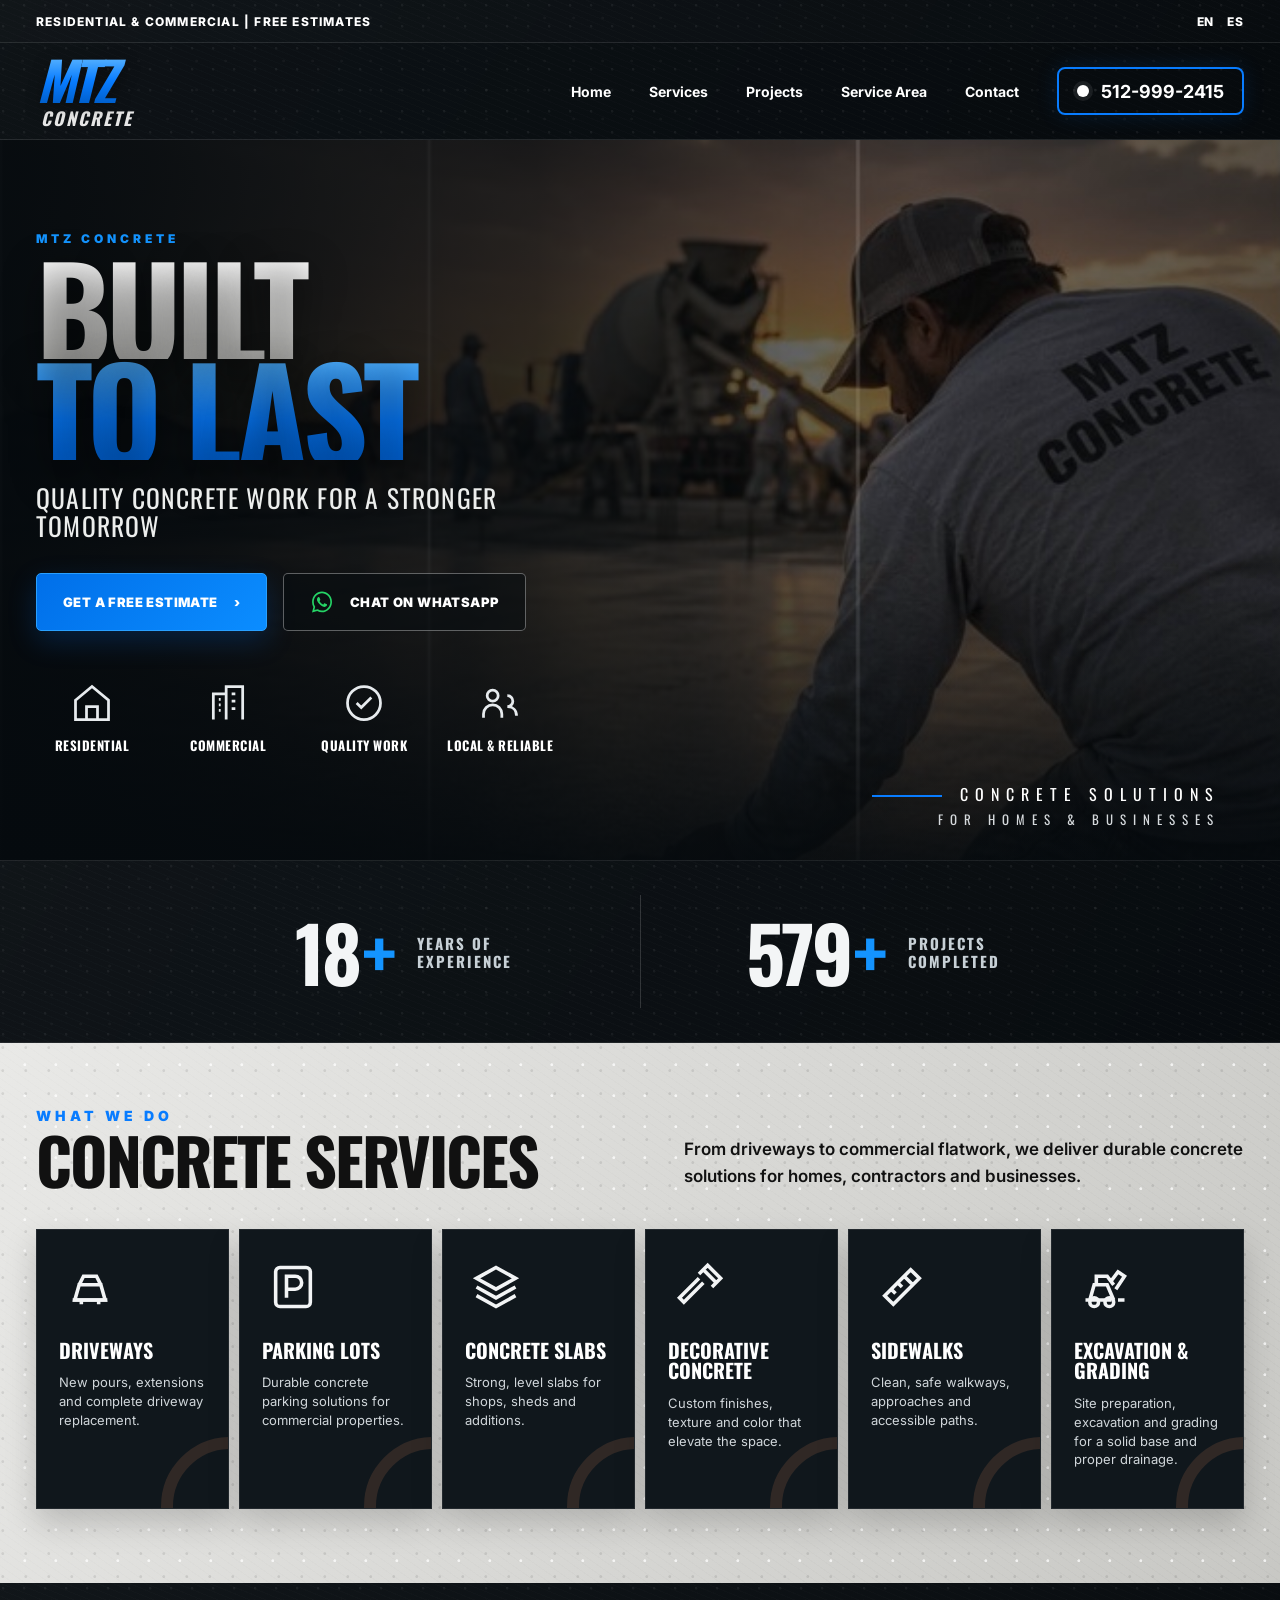
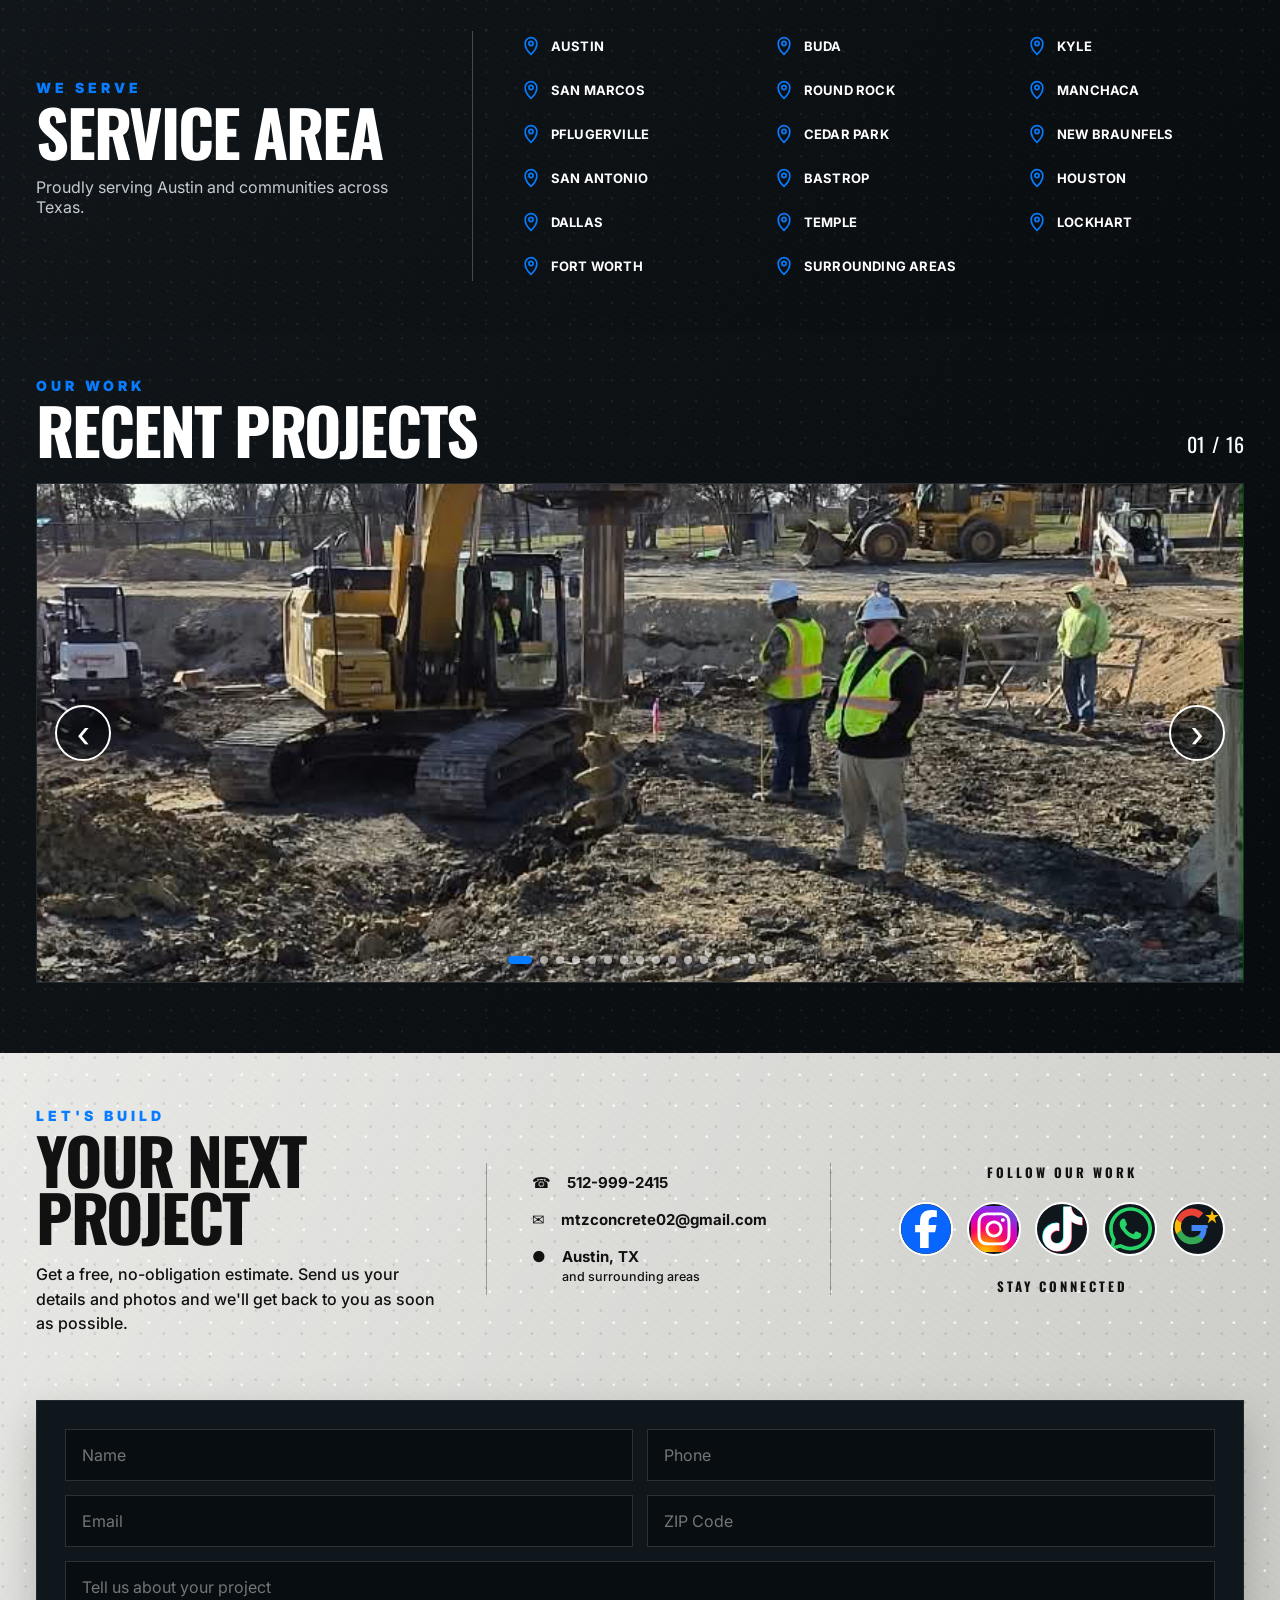
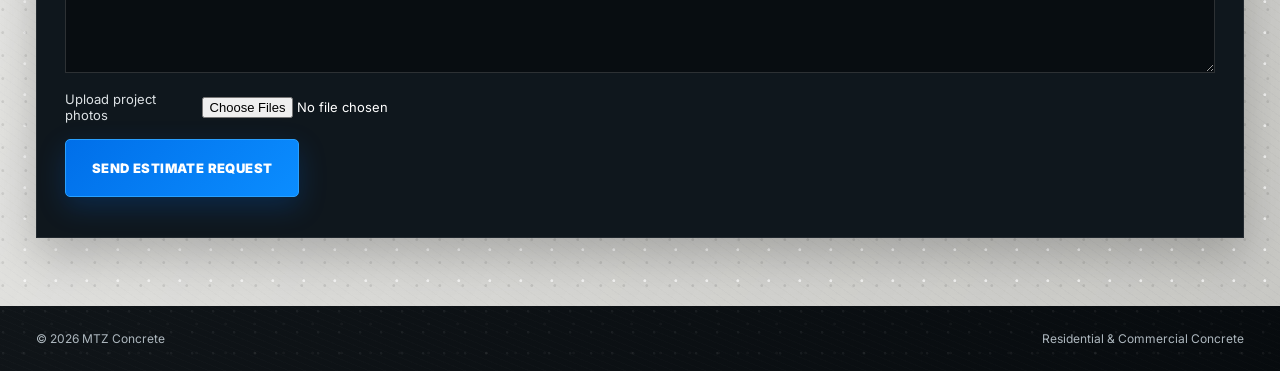
==== commit 3f4f6cb1: "Add files via upload" ====
--- a/index.html
+++ b/index.html
@@ -50,6 +50,19 @@
           <div class="hero-trust" id="heroTrust"></div>
         </div>
         <div class="hero-side-copy">CONCRETE SOLUTIONS<br><span>FOR HOMES &amp; BUSINESSES</span></div>
+      </div>
+    </section>
+
+    <section class="stats cement-darker" id="stats">
+      <div class="container stats-grid">
+        <div class="stat-item">
+          <div class="stat-number"><span class="count-up" data-target="21">0</span><span class="stat-plus">+</span></div>
+          <div class="stat-label" data-stat-label="experience">YEARS OF EXPERIENCE</div>
+        </div>
+        <div class="stat-item">
+          <div class="stat-number"><span class="count-up" data-target="800">0</span><span class="stat-plus">+</span></div>
+          <div class="stat-label" data-stat-label="projects">PROJECTS COMPLETED</div>
+        </div>
       </div>
     </section>
 
--- a/styles.css
+++ b/styles.css
@@ -14,10 +14,10 @@
 .cement-dark,.cement-darker,.site-header,.top-strip,.footer{background-color:var(--ink);background-image:radial-gradient(circle at 15% 25%,rgba(255,255,255,.055) 0 1px,transparent 1.6px),radial-gradient(circle at 78% 62%,rgba(255,255,255,.035) 0 1px,transparent 1.7px),linear-gradient(125deg,rgba(255,255,255,.028),rgba(0,0,0,.2)),repeating-linear-gradient(22deg,rgba(255,255,255,.012) 0 1px,transparent 1px 6px);background-size:21px 21px,29px 29px,100% 100%,auto}.cement-darker{background-color:#090e12}.cement-light{color:#111;background-color:var(--concrete);background-image:radial-gradient(circle at 12% 20%,rgba(0,0,0,.09) 0 1px,transparent 1.8px),radial-gradient(circle at 80% 70%,rgba(255,255,255,.75) 0 1px,transparent 1.8px),linear-gradient(120deg,rgba(255,255,255,.45),rgba(0,0,0,.07)),repeating-linear-gradient(35deg,rgba(0,0,0,.018) 0 1px,transparent 1px 7px);background-size:23px 23px,31px 31px,100% 100%,auto}
 .top-strip{border-bottom:1px solid rgba(255,255,255,.1)}.top-strip-inner{min-height:42px;display:flex;justify-content:space-between;align-items:center;font-size:12px;font-weight:800;letter-spacing:1.2px}.top-langs{display:flex;gap:14px;align-items:center}.top-lang{border:0;background:none;color:#fff;font-weight:800;cursor:pointer;opacity:.45;padding:0}.top-lang.active{opacity:1}.site-header{position:sticky;top:0;z-index:50;background-color:rgba(8,13,17,.96);backdrop-filter:blur(12px);border-bottom:1px solid rgba(255,255,255,.1)}.nav{height:96px;display:flex;align-items:center;gap:38px}.brand{display:flex;flex-direction:column;line-height:.82;min-width:172px}.brand-main{font-family:Oswald,sans-serif;font-style:italic;font-size:56px;font-weight:700;letter-spacing:-4px;background:linear-gradient(#57b2ff,#087cff 52%,#0060ce);-webkit-background-clip:text;color:transparent;filter:drop-shadow(0 4px 8px rgba(0,0,0,.35))}.brand-sub{font-family:Oswald,sans-serif;font-size:18px;font-style:italic;font-weight:700;letter-spacing:2px;color:#e7e7e7;margin-left:5px;margin-top:8px}.desktop-nav{margin-left:auto;display:flex;gap:38px;align-items:center}.desktop-nav a{font-size:14px;font-weight:700;transition:.2s}.desktop-nav a:hover{color:var(--blue2)}.nav-phone{height:48px;padding:0 18px;border:2px solid var(--blue);border-radius:8px;display:flex;align-items:center;gap:12px;font-size:18px;box-shadow:0 0 22px rgba(8,124,255,.13)}.phone-mark{width:12px;height:12px;border-radius:50%;background:#fff;color:transparent;box-shadow:0 0 0 4px rgba(255,255,255,.08)}.menu-button{display:none;margin-left:auto;width:52px;height:52px;border:1px solid rgba(255,255,255,.25);background:transparent;border-radius:6px}.menu-button span{display:block;width:24px;height:2px;background:#fff;margin:5px auto}.mobile-menu{display:none;background:#0a1014;border-top:1px solid rgba(255,255,255,.1)}.mobile-menu.open{display:block}.mobile-menu-inner{display:flex;flex-direction:column;padding:12px 0 22px}.mobile-menu a{padding:14px 0;border-bottom:1px solid rgba(255,255,255,.08);font-weight:700}
 .hero{position:relative;min-height:720px;overflow:hidden}.hero-bg,.hero-overlay{position:absolute;inset:0}.hero-bg{background-image:url("mtz-hero.jpg");background-size:cover;background-position:center 56%;transform:scale(1.015)}.hero-overlay{background:linear-gradient(90deg,rgba(5,10,14,.94) 0%,rgba(5,10,14,.72) 42%,rgba(5,10,14,.18) 72%,rgba(5,10,14,.2) 100%),linear-gradient(0deg,rgba(5,10,14,.86) 0%,transparent 42%)}.hero-content{position:relative;min-height:720px;display:flex;align-items:center;padding-top:72px;padding-bottom:86px}.hero-copy{max-width:790px}.hero-kicker{font-size:12px;font-weight:900;letter-spacing:4px;color:var(--blue2);margin-bottom:12px}.hero h1{font-family:Oswald,sans-serif;margin:0;text-transform:uppercase;font-size:clamp(88px,10vw,155px);line-height:.79;letter-spacing:-5px;text-shadow:0 10px 40px rgba(0,0,0,.45)}.hero h1 span{display:block}.hero h1 span:first-child{color:#f0f0ee;background-image:linear-gradient(#fff,#bfbfbc);-webkit-background-clip:text;color:transparent}.hero h1 span:last-child{color:var(--blue);background-image:linear-gradient(#4eb0ff,#087cff 60%,#0064d9);-webkit-background-clip:text;color:transparent}.hero-lead{font-family:Oswald,sans-serif;font-size:clamp(22px,2vw,31px);line-height:1.08;max-width:520px;margin:24px 0 34px;letter-spacing:1.2px;color:#eceeed}.hero-actions{display:flex;gap:16px;flex-wrap:wrap}.btn{min-height:58px;padding:0 26px;border-radius:5px;display:inline-flex;align-items:center;justify-content:center;gap:16px;font-weight:900;font-size:13px;letter-spacing:.4px;border:0;cursor:pointer}.btn-primary{background:linear-gradient(135deg,#006fe9,#0b8dff);color:#fff;border:1px solid #29a0ff;box-shadow:0 10px 28px rgba(0,103,226,.23)}.btn-outline{background:rgba(7,13,17,.58);border:1px solid rgba(255,255,255,.34);color:#fff}.btn-outline img{width:24px;height:24px;object-fit:contain}.hero-trust{margin-top:50px;display:grid;grid-template-columns:repeat(4,1fr);max-width:700px;gap:24px}.hero-trust>div{text-align:center}.trust-icon{width:44px;height:44px;display:block;margin:0 auto 10px;color:#e7ebee}.trust-icon svg{width:100%;height:100%;fill:none;stroke:currentColor;stroke-width:1.5}.hero-trust strong{font-family:Oswald,sans-serif;font-size:13px;letter-spacing:.5px}.hero-side-copy{position:absolute;right:2%;bottom:30px;text-align:right;font-family:Oswald,sans-serif;letter-spacing:7px;font-size:16px}.hero-side-copy:before{content:"";display:inline-block;width:70px;height:2px;background:var(--blue);margin-right:18px;vertical-align:middle}.hero-side-copy span{font-size:13px;color:#d5d9dc}
-.services{padding:64px 0 74px}.services-heading{display:grid;grid-template-columns:1.05fr 1fr;gap:60px;align-items:end;margin-bottom:40px}.eyebrow{color:var(--blue);font-size:14px;font-weight:900;letter-spacing:4px;text-transform:uppercase}.services h2,.service-area h2,.projects h2,.estimate h2{font-family:Oswald,sans-serif;text-transform:uppercase;margin:7px 0 0;font-size:clamp(44px,5vw,72px);line-height:.9;letter-spacing:-2px}.services-heading p{margin:0;max-width:620px;font-size:17px;line-height:1.55;font-weight:600}.service-cards{display:grid;grid-template-columns:repeat(6,1fr);gap:10px}.service-card{min-height:280px;background:#10171c;color:#fff;padding:26px 22px 24px;border:1px solid rgba(255,255,255,.08);box-shadow:0 14px 30px rgba(0,0,0,.18);position:relative;overflow:hidden}.service-card:after{content:"";position:absolute;width:115px;height:115px;border:12px solid rgba(101,69,53,.38);border-radius:50%;right:-72px;bottom:-68px}.service-icon{width:62px;height:62px;margin-bottom:22px;display:flex;align-items:center;justify-content:center;color:#f2f4f5}.service-icon svg{width:52px;height:52px;fill:none;stroke:currentColor;stroke-width:1.65}.service-card h3{font-family:Oswald,sans-serif;font-size:20px;line-height:1.02;margin:0 0 13px}.service-card p{font-size:13px;line-height:1.45;color:#d0d6da;margin:0}
+.stats{padding:34px 0;border-top:1px solid rgba(255,255,255,.08);border-bottom:1px solid rgba(255,255,255,.08)}.stats-grid{display:grid;grid-template-columns:repeat(2,1fr);gap:0;max-width:980px}.stat-item{padding:26px 48px;display:flex;align-items:center;justify-content:center;gap:24px;position:relative}.stat-item+ .stat-item{border-left:1px solid rgba(255,255,255,.16)}.stat-number{font-family:Oswald,sans-serif;font-size:clamp(58px,6vw,92px);font-weight:700;line-height:.8;letter-spacing:-3px;color:#f3f5f6;min-width:190px;text-align:right}.stat-plus{color:var(--blue2);margin-left:3px}.stat-label{font-family:Oswald,sans-serif;font-size:15px;font-weight:700;line-height:1.2;letter-spacing:2px;color:#c7d0d6;max-width:170px}.services{padding:64px 0 74px}.services-heading{display:grid;grid-template-columns:1.05fr 1fr;gap:60px;align-items:end;margin-bottom:40px}.eyebrow{color:var(--blue);font-size:14px;font-weight:900;letter-spacing:4px;text-transform:uppercase}.services h2,.service-area h2,.projects h2,.estimate h2{font-family:Oswald,sans-serif;text-transform:uppercase;margin:7px 0 0;font-size:clamp(44px,5vw,72px);line-height:.9;letter-spacing:-2px}.services-heading p{margin:0;max-width:620px;font-size:17px;line-height:1.55;font-weight:600}.service-cards{display:grid;grid-template-columns:repeat(6,1fr);gap:10px}.service-card{min-height:280px;background:#10171c;color:#fff;padding:26px 22px 24px;border:1px solid rgba(255,255,255,.08);box-shadow:0 14px 30px rgba(0,0,0,.18);position:relative;overflow:hidden}.service-card:after{content:"";position:absolute;width:115px;height:115px;border:12px solid rgba(101,69,53,.38);border-radius:50%;right:-72px;bottom:-68px}.service-icon{width:62px;height:62px;margin-bottom:22px;display:flex;align-items:center;justify-content:center;color:#f2f4f5}.service-icon svg{width:52px;height:52px;fill:none;stroke:currentColor;stroke-width:1.65}.service-card h3{font-family:Oswald,sans-serif;font-size:20px;line-height:1.02;margin:0 0 13px}.service-card p{font-size:13px;line-height:1.45;color:#d0d6da;margin:0}
 .service-area{padding:48px 0 52px}.area-layout{display:grid;grid-template-columns:.9fr 1.9fr;gap:70px;align-items:center}.area-heading p{color:#c5cbd0;font-size:16px}.area-list{display:grid;grid-template-columns:repeat(3,1fr);gap:14px 36px;border-left:1px solid rgba(255,255,255,.24);padding-left:48px}.area-item{display:flex;gap:10px;align-items:center;min-height:30px}.area-item>span{width:20px;height:20px;color:var(--blue)}.area-item svg{width:100%;height:100%;fill:none;stroke:currentColor;stroke-width:2}.area-item strong{font-size:13px;letter-spacing:.2px}
 .projects{padding:44px 0 70px}.projects-heading{display:flex;justify-content:space-between;align-items:end;margin-bottom:24px}.project-counter{font-family:Oswald,sans-serif;color:#fff;font-size:20px;display:flex;gap:7px}.project-slider{height:500px;position:relative;overflow:hidden;border:1px solid rgba(255,255,255,.12);background:#080c0f}.project-slides{position:absolute;inset:0}.project-slide{position:absolute;inset:0;margin:0;opacity:0;transform:scale(1.025);transition:opacity .65s ease,transform .85s ease}.project-slide.is-active{opacity:1;transform:scale(1)}.project-slide img{width:100%;height:100%;object-fit:cover;display:block}.project-arrow{position:absolute;z-index:3;top:50%;transform:translateY(-50%);width:56px;height:56px;border-radius:50%;border:2px solid #fff;background:rgba(4,9,12,.55);color:#fff;font-size:38px;line-height:1;cursor:pointer}.project-arrow.prev{left:18px}.project-arrow.next{right:18px}.project-dots{position:absolute;z-index:3;bottom:18px;left:50%;transform:translateX(-50%);display:flex;gap:8px}.project-dot{width:8px;height:8px;border-radius:20px;border:0;background:rgba(255,255,255,.58);padding:0;transition:.2s}.project-dot.is-active{width:24px;background:var(--blue)}
 .estimate{padding:54px 0 68px}.estimate-layout{display:grid;grid-template-columns:1.1fr .95fr 1fr;gap:50px;align-items:center}.estimate-copy p{max-width:520px;line-height:1.55;font-weight:500}.contact-details{border-left:1px solid rgba(0,0,0,.3);border-right:1px solid rgba(0,0,0,.3);padding:10px 45px;display:flex;flex-direction:column;gap:18px}.contact-details a,.contact-details div{display:flex;align-items:flex-start;gap:16px;font-size:15px}.contact-details small{font-weight:500}.follow-work{text-align:center}.follow-title,.stay-connected{font-family:Oswald,sans-serif;font-weight:700;letter-spacing:3px;font-size:13px}.social-icons{display:flex;justify-content:center;gap:14px;margin:20px 0}.social-icon{width:54px;height:54px;border-radius:50%;display:flex;align-items:center;justify-content:center;background:#10171c;border:2px solid #fff;overflow:hidden}.social-icon img{width:100%;height:100%;object-fit:contain}.estimate-form-wrap{margin-top:48px}.estimate-form{background:#0f171d;padding:28px;border:1px solid rgba(255,255,255,.08);box-shadow:0 18px 42px rgba(0,0,0,.22)}.field-row{display:grid;grid-template-columns:1fr 1fr;gap:14px}.estimate-form input,.estimate-form textarea{width:100%;background:#080d11;border:1px solid rgba(255,255,255,.15);color:#fff;padding:15px 16px;outline:none;margin-bottom:14px}.estimate-form input:focus,.estimate-form textarea:focus{border-color:var(--blue)}.upload-field{display:flex;align-items:center;gap:15px;color:#dce1e4;font-size:13px;margin-bottom:16px}.upload-field input{margin:0;background:transparent;border:0;padding:0}.form-note{color:#c9d2d8;font-size:12px;margin-bottom:0}.footer{padding:25px 0}.footer-inner{display:flex;justify-content:space-between;color:#aeb8bf;font-size:12px}
 @media(max-width:1100px){.container{width:min(100% - 42px,var(--container))}.desktop-nav{display:none}.nav-phone{margin-left:auto}.menu-button{display:block;margin-left:0}.hero-trust{grid-template-columns:repeat(2,1fr);max-width:440px}.service-cards{grid-template-columns:repeat(3,1fr)}.area-layout{grid-template-columns:1fr}.area-list{border-left:0;padding-left:0;grid-template-columns:repeat(3,1fr)}.estimate-layout{grid-template-columns:1fr 1fr}.follow-work{grid-column:1/-1}.hero-side-copy{display:none}}
-@media(max-width:760px){.container{width:min(100% - 28px,var(--container))}.top-strip-inner{min-height:36px;font-size:9px;letter-spacing:.7px}.nav{height:76px;gap:12px}.brand{min-width:108px}.brand-main{font-size:38px;letter-spacing:-2px}.brand-sub{font-size:11px;letter-spacing:1.2px;margin-top:6px}.nav-phone{display:none}.menu-button{width:46px;height:46px}.hero,.hero-content{min-height:660px}.hero-bg{background-position:62% center}.hero-overlay{background:linear-gradient(90deg,rgba(5,10,14,.94),rgba(5,10,14,.68)),linear-gradient(0deg,rgba(5,10,14,.92),transparent 52%)}.hero-content{align-items:flex-end;padding-top:90px;padding-bottom:44px}.hero h1{font-size:clamp(74px,23vw,112px);letter-spacing:-3px}.hero-lead{font-size:19px;max-width:360px;margin:20px 0 24px}.hero-actions{display:grid;grid-template-columns:1fr;gap:10px}.btn{width:100%;min-height:54px}.hero-trust{margin-top:28px;grid-template-columns:repeat(2,1fr);gap:18px 12px}.trust-icon{width:34px;height:34px}.hero-trust strong{font-size:11px}.services{padding:46px 0}.services-heading{grid-template-columns:1fr;gap:18px}.services h2,.service-area h2,.projects h2,.estimate h2{font-size:46px}.services-heading p{font-size:14px}.service-cards{grid-template-columns:1fr 1fr}.service-card{min-height:235px;padding:20px 15px}.service-icon{width:48px;height:48px;margin-bottom:16px}.service-icon svg{width:42px;height:42px}.service-card h3{font-size:17px}.service-card p{font-size:11px}.service-area{padding:42px 0}.area-layout{gap:28px}.area-list{grid-template-columns:1fr 1fr;gap:11px 16px}.area-item strong{font-size:11px}.projects{padding:40px 0 54px}.project-slider{height:390px}.project-slide img{object-fit:contain;background:#070b0e}.project-arrow{width:44px;height:44px;font-size:30px}.project-arrow.prev{left:10px}.project-arrow.next{right:10px}.projects-heading{align-items:flex-start}.project-counter{font-size:15px;margin-top:8px}.estimate{padding:42px 0 54px}.estimate-layout{grid-template-columns:1fr;gap:28px}.contact-details{border-left:0;border-right:0;border-top:1px solid rgba(0,0,0,.25);border-bottom:1px solid rgba(0,0,0,.25);padding:24px 0}.follow-work{grid-column:auto}.social-icons{flex-wrap:wrap}.social-icon{width:50px;height:50px}.estimate-form-wrap{margin-top:34px}.estimate-form{padding:18px}.field-row{grid-template-columns:1fr}.footer-inner{flex-direction:column;gap:8px;text-align:center}}
+@media(max-width:760px){.stats{padding:22px 0}.stats-grid{grid-template-columns:1fr 1fr;width:min(100% - 20px,var(--container))}.stat-item{padding:20px 10px;gap:8px;flex-direction:column}.stat-item+ .stat-item{border-left:1px solid rgba(255,255,255,.14)}.stat-number{min-width:0;text-align:center;font-size:54px;letter-spacing:-2px}.stat-label{text-align:center;font-size:10px;letter-spacing:1.2px;max-width:130px}.container{width:min(100% - 28px,var(--container))}.top-strip-inner{min-height:36px;font-size:9px;letter-spacing:.7px}.nav{height:76px;gap:12px}.brand{min-width:108px}.brand-main{font-size:38px;letter-spacing:-2px}.brand-sub{font-size:11px;letter-spacing:1.2px;margin-top:6px}.nav-phone{display:none}.menu-button{width:46px;height:46px}.hero,.hero-content{min-height:660px}.hero-bg{background-position:62% center}.hero-overlay{background:linear-gradient(90deg,rgba(5,10,14,.94),rgba(5,10,14,.68)),linear-gradient(0deg,rgba(5,10,14,.92),transparent 52%)}.hero-content{align-items:flex-end;padding-top:90px;padding-bottom:44px}.hero h1{font-size:clamp(74px,23vw,112px);letter-spacing:-3px}.hero-lead{font-size:19px;max-width:360px;margin:20px 0 24px}.hero-actions{display:grid;grid-template-columns:1fr;gap:10px}.btn{width:100%;min-height:54px}.hero-trust{margin-top:28px;grid-template-columns:repeat(2,1fr);gap:18px 12px}.trust-icon{width:34px;height:34px}.hero-trust strong{font-size:11px}.services{padding:46px 0}.services-heading{grid-template-columns:1fr;gap:18px}.services h2,.service-area h2,.projects h2,.estimate h2{font-size:46px}.services-heading p{font-size:14px}.service-cards{grid-template-columns:1fr 1fr}.service-card{min-height:235px;padding:20px 15px}.service-icon{width:48px;height:48px;margin-bottom:16px}.service-icon svg{width:42px;height:42px}.service-card h3{font-size:17px}.service-card p{font-size:11px}.service-area{padding:42px 0}.area-layout{gap:28px}.area-list{grid-template-columns:1fr 1fr;gap:11px 16px}.area-item strong{font-size:11px}.projects{padding:40px 0 54px}.project-slider{height:390px}.project-slide img{object-fit:contain;background:#070b0e}.project-arrow{width:44px;height:44px;font-size:30px}.project-arrow.prev{left:10px}.project-arrow.next{right:10px}.projects-heading{align-items:flex-start}.project-counter{font-size:15px;margin-top:8px}.estimate{padding:42px 0 54px}.estimate-layout{grid-template-columns:1fr;gap:28px}.contact-details{border-left:0;border-right:0;border-top:1px solid rgba(0,0,0,.25);border-bottom:1px solid rgba(0,0,0,.25);padding:24px 0}.follow-work{grid-column:auto}.social-icons{flex-wrap:wrap}.social-icon{width:50px;height:50px}.estimate-form-wrap{margin-top:34px}.estimate-form{padding:18px}.field-row{grid-template-columns:1fr}.footer-inner{flex-direction:column;gap:8px;text-align:center}}
 @media(max-width:430px){.service-cards{grid-template-columns:1fr}.service-card{min-height:200px}.area-list{grid-template-columns:1fr 1fr}.project-slider{height:330px}.hero h1{font-size:78px}.top-langs{gap:7px}}
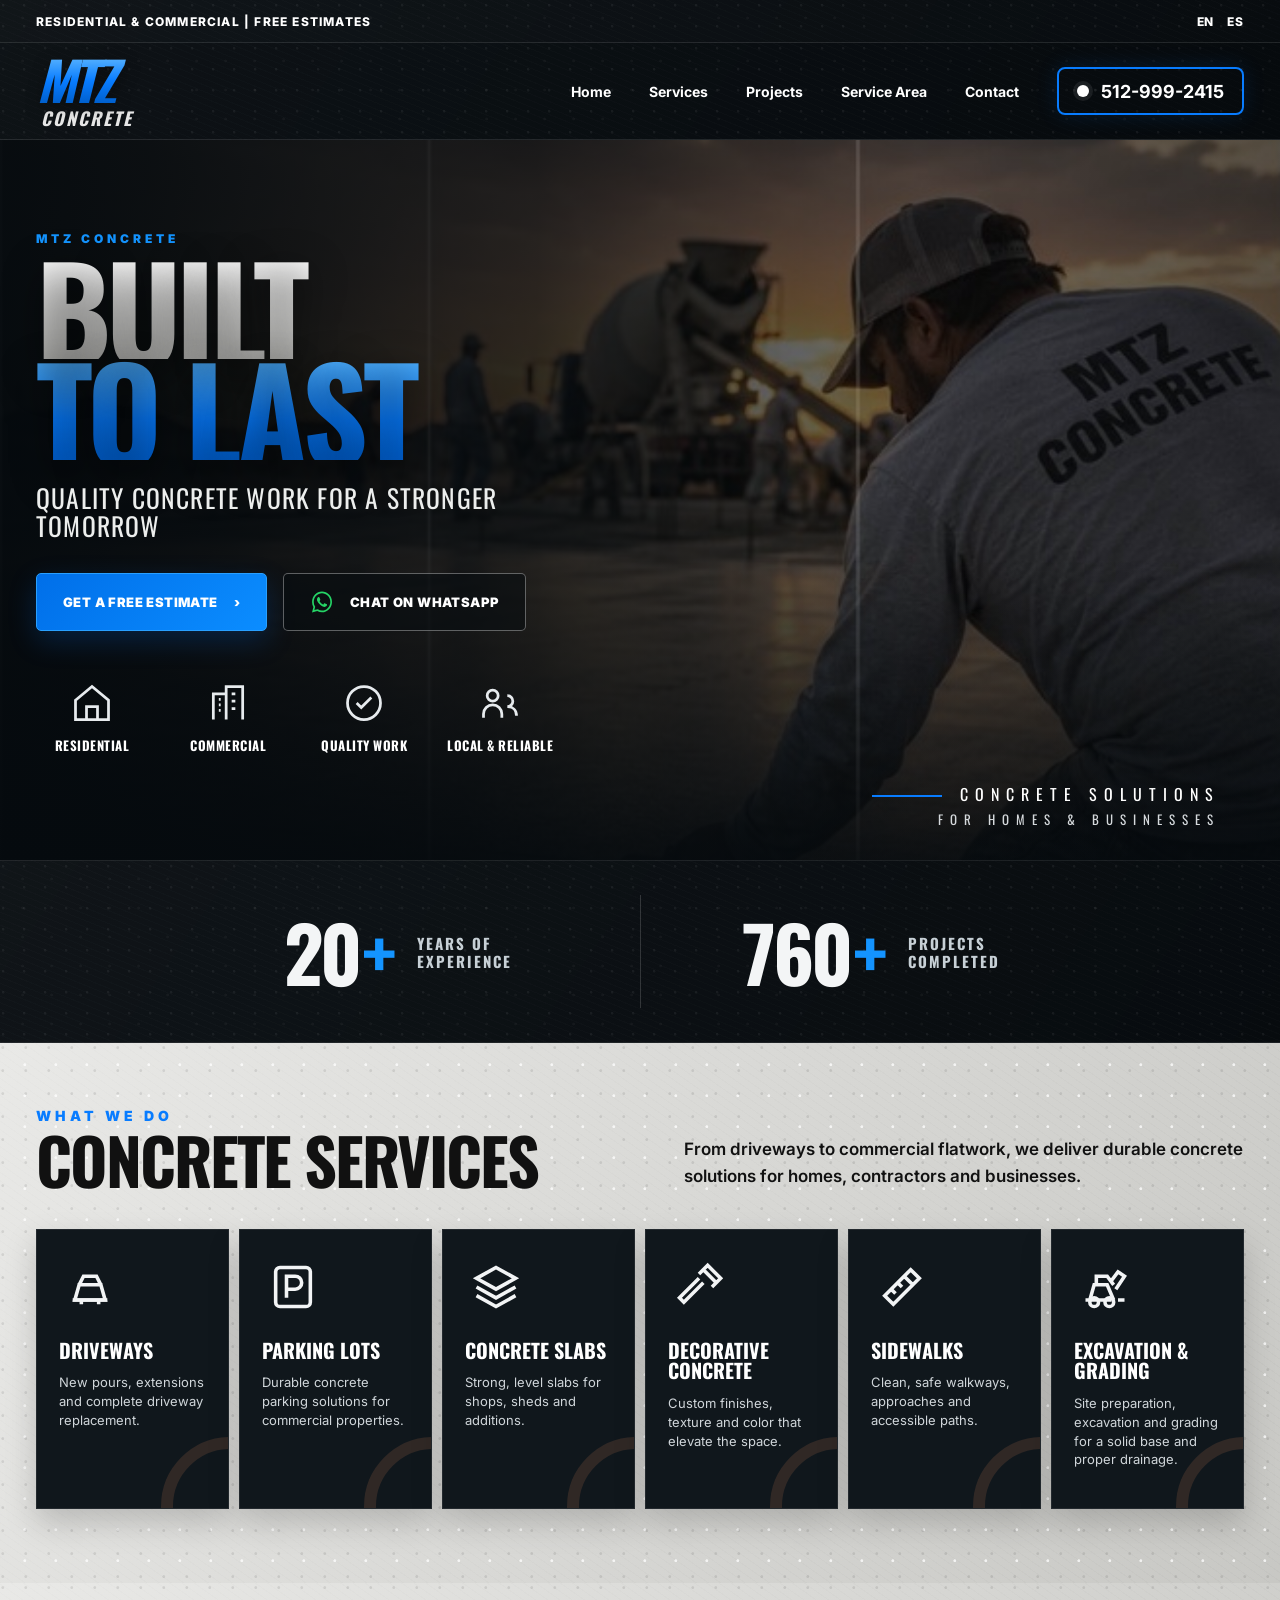
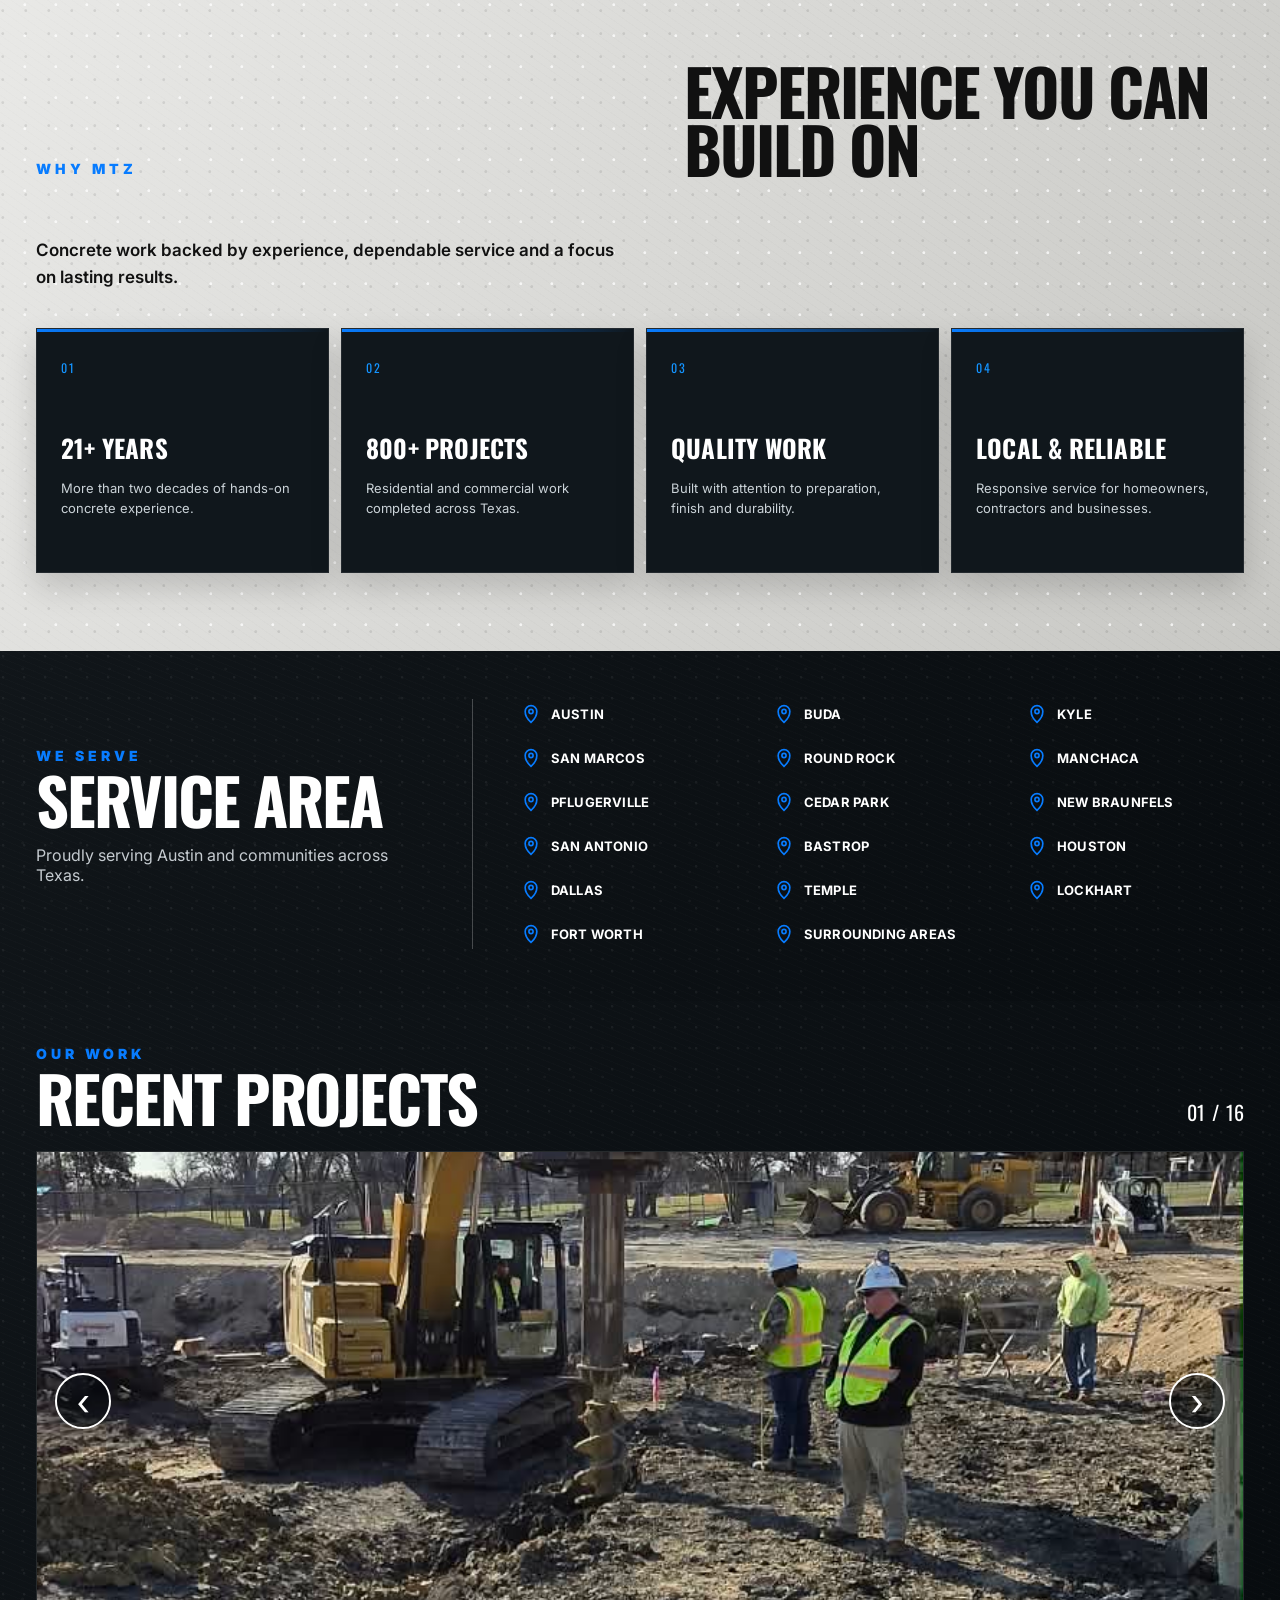
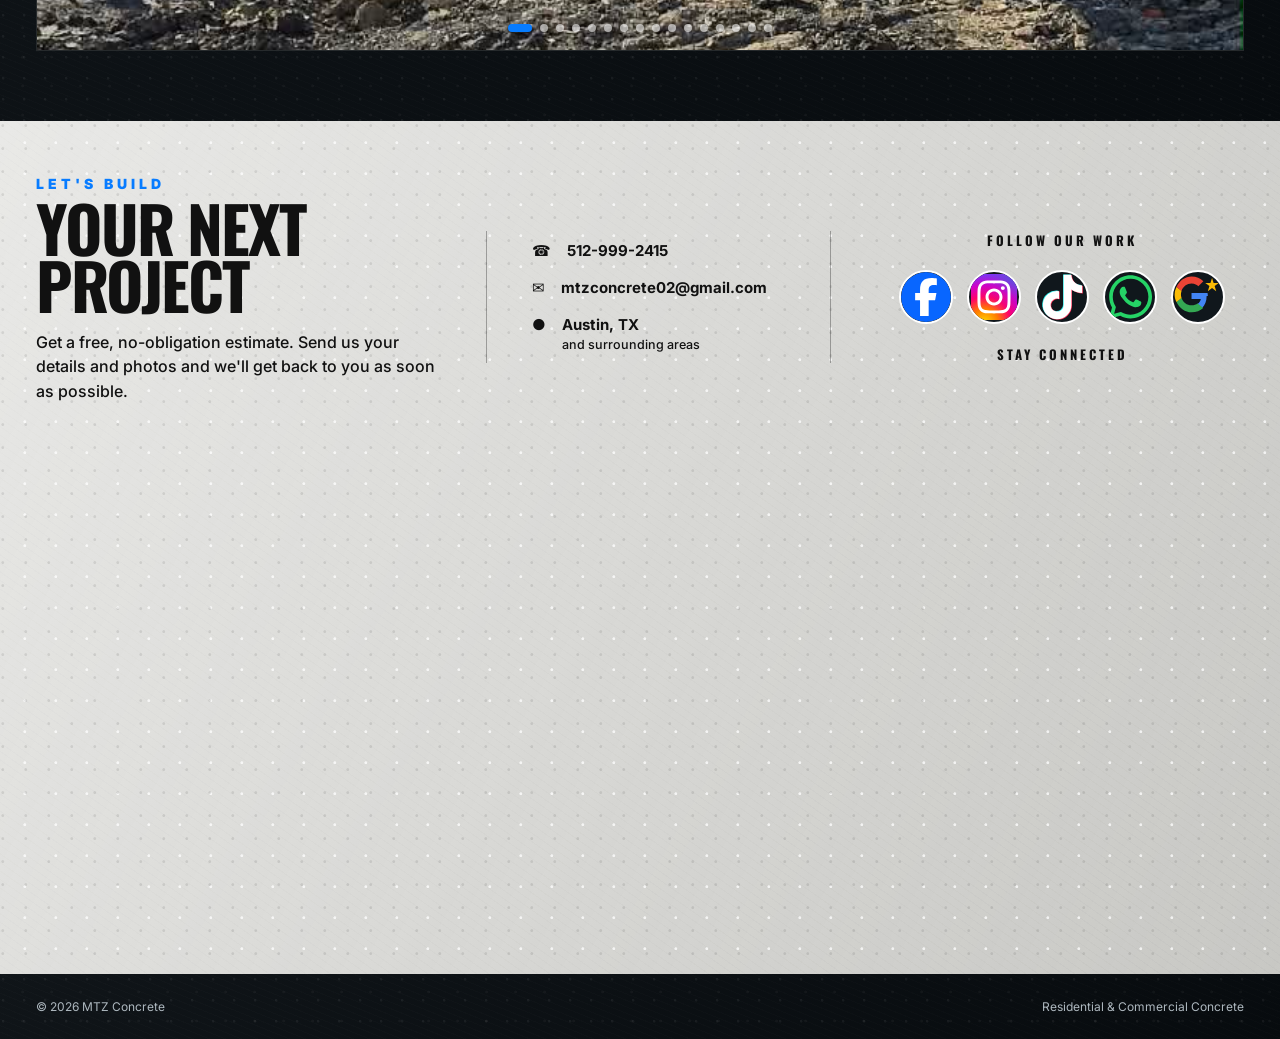
==== commit e22b824c: "Add files via upload" ====
--- a/index.html
+++ b/index.html
@@ -79,6 +79,23 @@
       </div>
     </section>
 
+
+    <section class="why-mtz cement-light" id="why-mtz">
+      <div class="container">
+        <div class="why-heading reveal">
+          <div class="eyebrow">WHY MTZ</div>
+          <h2>EXPERIENCE YOU CAN BUILD ON</h2>
+          <p>Concrete work backed by experience, dependable service and a focus on lasting results.</p>
+        </div>
+        <div class="why-grid">
+          <article class="why-card reveal"><span>01</span><h3>21+ YEARS</h3><p>More than two decades of hands-on concrete experience.</p></article>
+          <article class="why-card reveal"><span>02</span><h3>800+ PROJECTS</h3><p>Residential and commercial work completed across Texas.</p></article>
+          <article class="why-card reveal"><span>03</span><h3>QUALITY WORK</h3><p>Built with attention to preparation, finish and durability.</p></article>
+          <article class="why-card reveal"><span>04</span><h3>LOCAL & RELIABLE</h3><p>Responsive service for homeowners, contractors and businesses.</p></article>
+        </div>
+      </div>
+    </section>
+
     <section class="service-area cement-dark" id="service-area">
       <div class="container area-layout">
         <div class="area-heading">
--- a/styles.css
+++ b/styles.css
@@ -21,3 +21,13 @@
 @media(max-width:1100px){.container{width:min(100% - 42px,var(--container))}.desktop-nav{display:none}.nav-phone{margin-left:auto}.menu-button{display:block;margin-left:0}.hero-trust{grid-template-columns:repeat(2,1fr);max-width:440px}.service-cards{grid-template-columns:repeat(3,1fr)}.area-layout{grid-template-columns:1fr}.area-list{border-left:0;padding-left:0;grid-template-columns:repeat(3,1fr)}.estimate-layout{grid-template-columns:1fr 1fr}.follow-work{grid-column:1/-1}.hero-side-copy{display:none}}
 @media(max-width:760px){.stats{padding:22px 0}.stats-grid{grid-template-columns:1fr 1fr;width:min(100% - 20px,var(--container))}.stat-item{padding:20px 10px;gap:8px;flex-direction:column}.stat-item+ .stat-item{border-left:1px solid rgba(255,255,255,.14)}.stat-number{min-width:0;text-align:center;font-size:54px;letter-spacing:-2px}.stat-label{text-align:center;font-size:10px;letter-spacing:1.2px;max-width:130px}.container{width:min(100% - 28px,var(--container))}.top-strip-inner{min-height:36px;font-size:9px;letter-spacing:.7px}.nav{height:76px;gap:12px}.brand{min-width:108px}.brand-main{font-size:38px;letter-spacing:-2px}.brand-sub{font-size:11px;letter-spacing:1.2px;margin-top:6px}.nav-phone{display:none}.menu-button{width:46px;height:46px}.hero,.hero-content{min-height:660px}.hero-bg{background-position:62% center}.hero-overlay{background:linear-gradient(90deg,rgba(5,10,14,.94),rgba(5,10,14,.68)),linear-gradient(0deg,rgba(5,10,14,.92),transparent 52%)}.hero-content{align-items:flex-end;padding-top:90px;padding-bottom:44px}.hero h1{font-size:clamp(74px,23vw,112px);letter-spacing:-3px}.hero-lead{font-size:19px;max-width:360px;margin:20px 0 24px}.hero-actions{display:grid;grid-template-columns:1fr;gap:10px}.btn{width:100%;min-height:54px}.hero-trust{margin-top:28px;grid-template-columns:repeat(2,1fr);gap:18px 12px}.trust-icon{width:34px;height:34px}.hero-trust strong{font-size:11px}.services{padding:46px 0}.services-heading{grid-template-columns:1fr;gap:18px}.services h2,.service-area h2,.projects h2,.estimate h2{font-size:46px}.services-heading p{font-size:14px}.service-cards{grid-template-columns:1fr 1fr}.service-card{min-height:235px;padding:20px 15px}.service-icon{width:48px;height:48px;margin-bottom:16px}.service-icon svg{width:42px;height:42px}.service-card h3{font-size:17px}.service-card p{font-size:11px}.service-area{padding:42px 0}.area-layout{gap:28px}.area-list{grid-template-columns:1fr 1fr;gap:11px 16px}.area-item strong{font-size:11px}.projects{padding:40px 0 54px}.project-slider{height:390px}.project-slide img{object-fit:contain;background:#070b0e}.project-arrow{width:44px;height:44px;font-size:30px}.project-arrow.prev{left:10px}.project-arrow.next{right:10px}.projects-heading{align-items:flex-start}.project-counter{font-size:15px;margin-top:8px}.estimate{padding:42px 0 54px}.estimate-layout{grid-template-columns:1fr;gap:28px}.contact-details{border-left:0;border-right:0;border-top:1px solid rgba(0,0,0,.25);border-bottom:1px solid rgba(0,0,0,.25);padding:24px 0}.follow-work{grid-column:auto}.social-icons{flex-wrap:wrap}.social-icon{width:50px;height:50px}.estimate-form-wrap{margin-top:34px}.estimate-form{padding:18px}.field-row{grid-template-columns:1fr}.footer-inner{flex-direction:column;gap:8px;text-align:center}}
 @media(max-width:430px){.service-cards{grid-template-columns:1fr}.service-card{min-height:200px}.area-list{grid-template-columns:1fr 1fr}.project-slider{height:330px}.hero h1{font-size:78px}.top-langs{gap:7px}}
+
+
+/* premium motion + why mtz */
+.site-header{transition:height .3s ease,background-color .3s ease,box-shadow .3s ease,border-color .3s ease}.site-header.is-scrolled{background-color:rgba(7,12,16,.985);box-shadow:0 14px 38px rgba(0,0,0,.24);border-bottom-color:rgba(20,148,255,.22)}.site-header.is-scrolled .nav{height:82px}.nav{transition:height .3s ease}.btn,.service-card,.why-card,.social-icon,.project-arrow{transition:transform .28s ease,box-shadow .28s ease,border-color .28s ease,background-color .28s ease}.btn:hover{transform:translateY(-3px)}.btn-primary:hover{box-shadow:0 16px 36px rgba(0,103,226,.34)}.btn-outline:hover{border-color:rgba(255,255,255,.7);background:rgba(12,22,29,.78)}.service-card:hover{transform:translateY(-8px);border-color:rgba(20,148,255,.38);box-shadow:0 22px 46px rgba(0,0,0,.27)}.service-card:hover .service-icon{color:var(--blue2);transform:translateY(-2px)}.service-icon{transition:color .28s ease,transform .28s ease}.social-icon:hover{transform:translateY(-4px) scale(1.04);border-color:var(--blue2);box-shadow:0 10px 25px rgba(0,0,0,.18)}.project-arrow:hover{transform:translateY(-50%) scale(1.08);border-color:var(--blue2)}.project-slide.is-active img{animation:projectCinematic 6s ease-out both}@keyframes projectCinematic{from{transform:scale(1.035)}to{transform:scale(1)}}
+.reveal-item{opacity:0;transform:translateY(24px);transition:opacity .7s ease var(--reveal-delay,0ms),transform .7s cubic-bezier(.2,.75,.25,1) var(--reveal-delay,0ms)}.reveal-item.is-visible{opacity:1;transform:none}
+.why-mtz{padding:72px 0 78px}.why-heading{display:grid;grid-template-columns:1.05fr 1fr;gap:60px;align-items:end;margin-bottom:38px}.why-heading h2{font-family:Oswald,sans-serif;text-transform:uppercase;margin:7px 0 0;font-size:clamp(44px,5vw,72px);line-height:.9;letter-spacing:-2px;max-width:720px}.why-heading p{margin:0;max-width:580px;font-size:17px;line-height:1.55;font-weight:600}.why-grid{display:grid;grid-template-columns:repeat(4,1fr);gap:12px}.why-card{position:relative;min-height:245px;padding:28px 24px;background:#10171c;color:#fff;border:1px solid rgba(255,255,255,.08);overflow:hidden;box-shadow:0 14px 30px rgba(0,0,0,.16)}.why-card:before{content:"";position:absolute;left:0;top:0;width:100%;height:3px;background:linear-gradient(90deg,var(--blue),transparent)}.why-card>span{font-family:Oswald,sans-serif;font-size:12px;letter-spacing:2px;color:var(--blue2)}.why-card h3{font-family:Oswald,sans-serif;font-size:25px;margin:52px 0 12px;letter-spacing:.2px}.why-card p{margin:0;color:#cbd3d8;font-size:13px;line-height:1.55}.why-card:hover{transform:translateY(-7px);border-color:rgba(20,148,255,.38);box-shadow:0 22px 46px rgba(0,0,0,.24)}
+@media(max-width:1100px){.why-grid{grid-template-columns:repeat(2,1fr)}}
+@media(max-width:760px){.site-header.is-scrolled .nav{height:68px}.why-mtz{padding:48px 0}.why-heading{grid-template-columns:1fr;gap:18px;margin-bottom:28px}.why-heading h2{font-size:46px}.why-heading p{font-size:14px}.why-grid{grid-template-columns:1fr 1fr;gap:9px}.why-card{min-height:210px;padding:20px 16px}.why-card h3{font-size:20px;margin-top:38px}.why-card p{font-size:11px}.reveal-item{transform:translateY(16px)}}
+@media(max-width:430px){.why-grid{grid-template-columns:1fr}.why-card{min-height:175px}.why-card h3{margin-top:28px}}
+@media(prefers-reduced-motion:reduce){.reveal-item{opacity:1;transform:none;transition:none}.project-slide.is-active img{animation:none}.btn,.service-card,.why-card,.site-header,.nav{transition:none}}
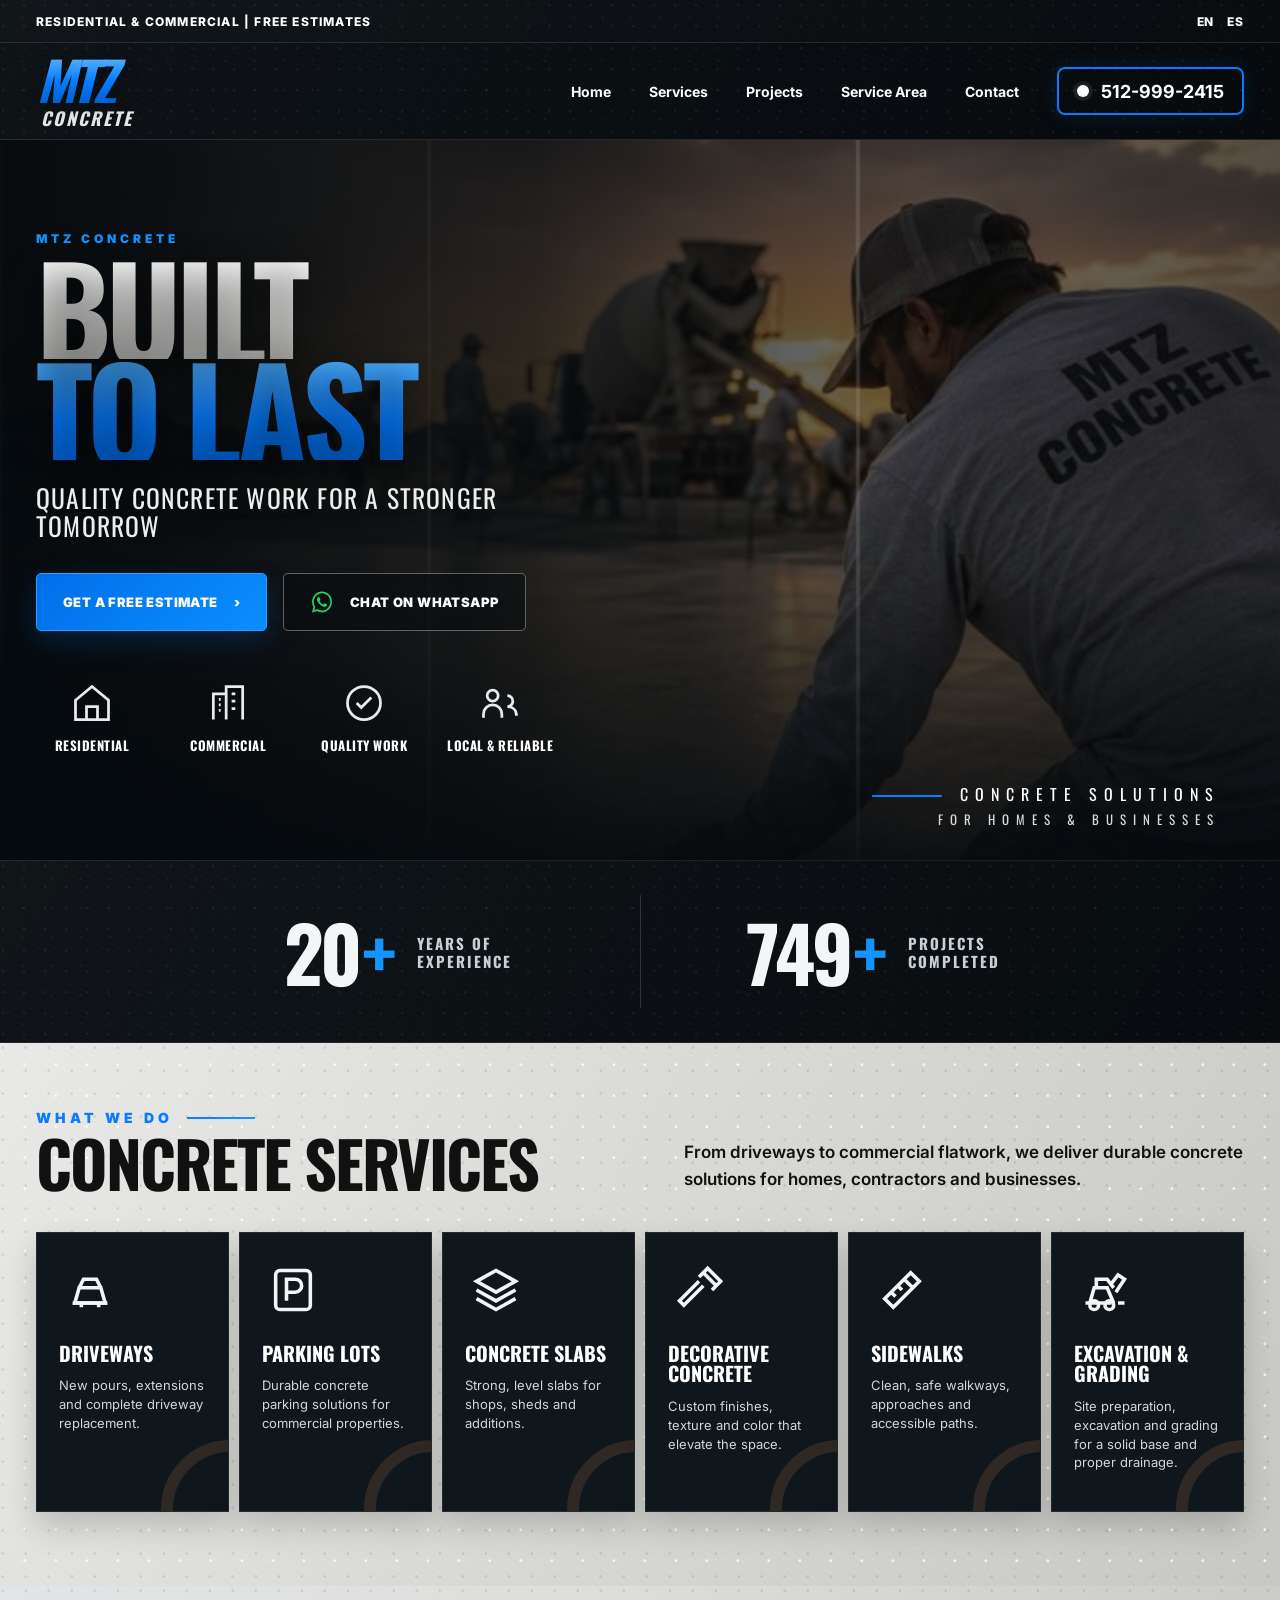
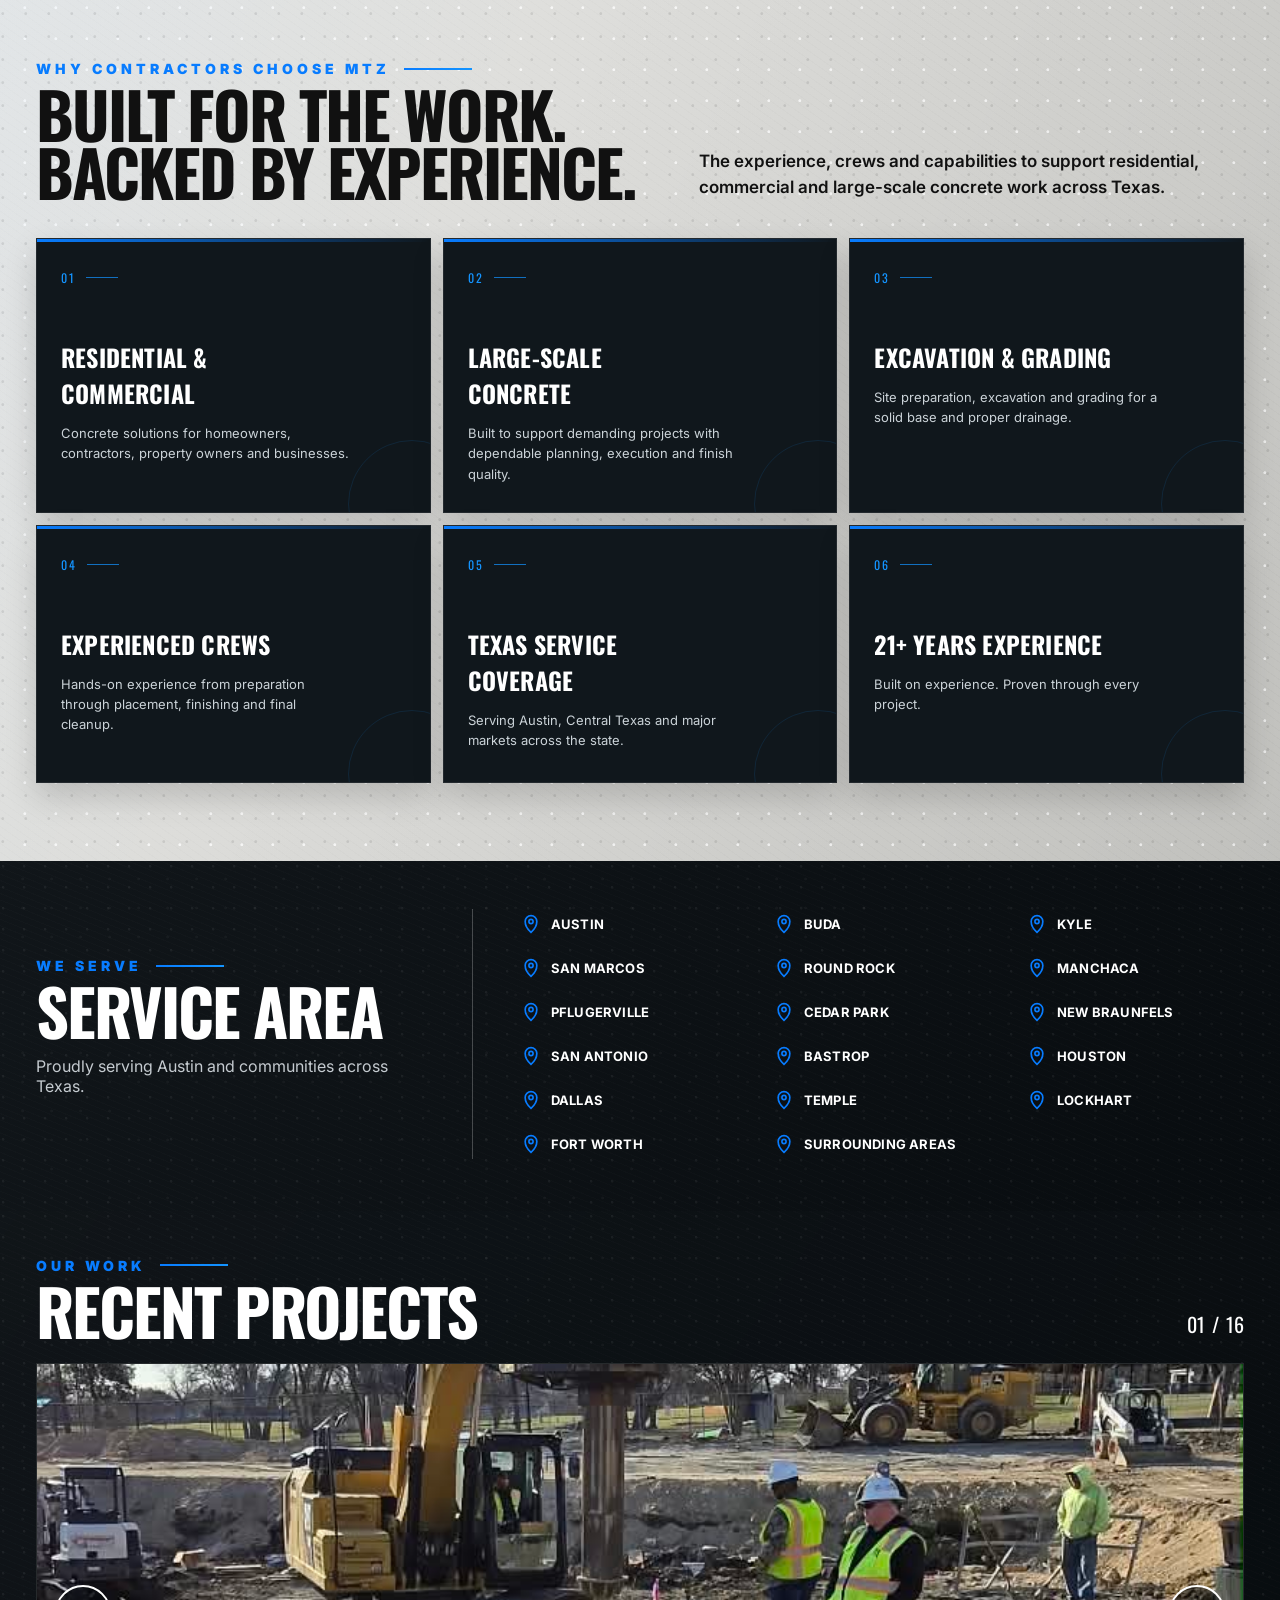
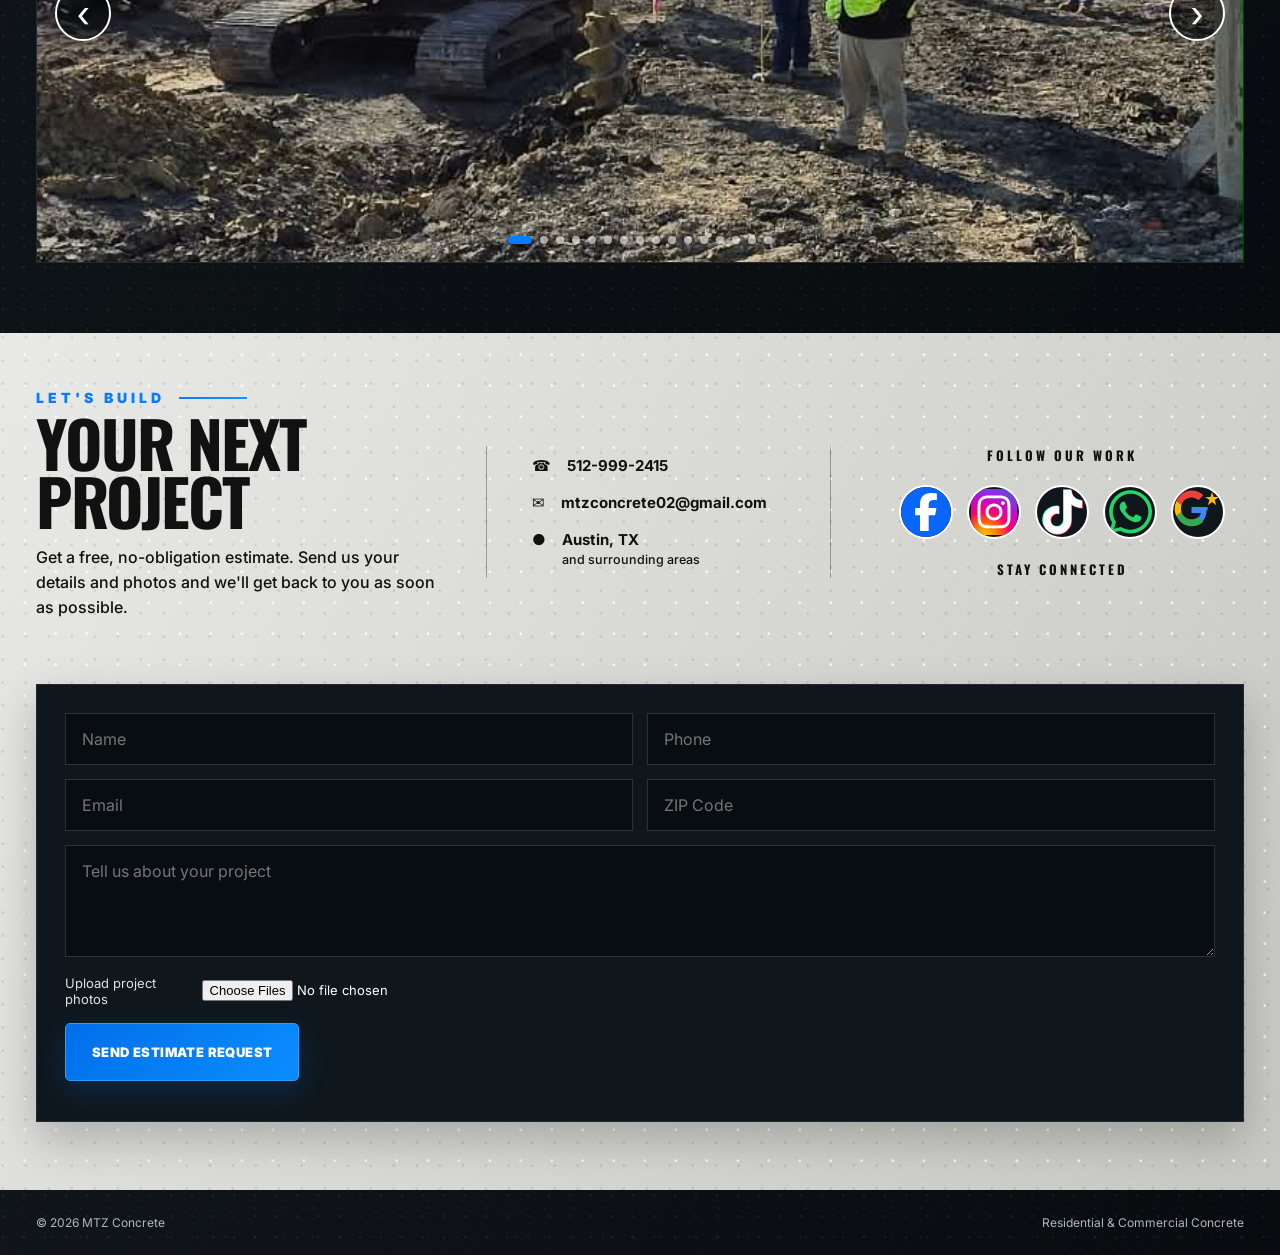
==== commit d166672b: "Add files via upload" ====
--- a/index.html
+++ b/index.html
@@ -83,16 +83,13 @@
     <section class="why-mtz cement-light" id="why-mtz">
       <div class="container">
         <div class="why-heading reveal">
-          <div class="eyebrow">WHY MTZ</div>
-          <h2>EXPERIENCE YOU CAN BUILD ON</h2>
-          <p>Concrete work backed by experience, dependable service and a focus on lasting results.</p>
+          <div>
+            <div class="eyebrow" id="whyEyebrow"></div>
+            <h2 id="whyTitle"></h2>
+          </div>
+          <p id="whyLead"></p>
         </div>
-        <div class="why-grid">
-          <article class="why-card reveal"><span>01</span><h3>21+ YEARS</h3><p>More than two decades of hands-on concrete experience.</p></article>
-          <article class="why-card reveal"><span>02</span><h3>800+ PROJECTS</h3><p>Residential and commercial work completed across Texas.</p></article>
-          <article class="why-card reveal"><span>03</span><h3>QUALITY WORK</h3><p>Built with attention to preparation, finish and durability.</p></article>
-          <article class="why-card reveal"><span>04</span><h3>LOCAL & RELIABLE</h3><p>Responsive service for homeowners, contractors and businesses.</p></article>
-        </div>
+        <div class="why-grid" id="whyGrid"></div>
       </div>
     </section>
 
--- a/styles.css
+++ b/styles.css
@@ -31,3 +31,14 @@
 @media(max-width:760px){.site-header.is-scrolled .nav{height:68px}.why-mtz{padding:48px 0}.why-heading{grid-template-columns:1fr;gap:18px;margin-bottom:28px}.why-heading h2{font-size:46px}.why-heading p{font-size:14px}.why-grid{grid-template-columns:1fr 1fr;gap:9px}.why-card{min-height:210px;padding:20px 16px}.why-card h3{font-size:20px;margin-top:38px}.why-card p{font-size:11px}.reveal-item{transform:translateY(16px)}}
 @media(max-width:430px){.why-grid{grid-template-columns:1fr}.why-card{min-height:175px}.why-card h3{margin-top:28px}}
 @media(prefers-reduced-motion:reduce){.reveal-item{opacity:1;transform:none;transition:none}.project-slide.is-active img{animation:none}.btn,.service-card,.why-card,.site-header,.nav{transition:none}}
+
+
+.eyebrow{display:inline-flex;align-items:center;gap:14px}.eyebrow::after{content:"";display:block;width:0;height:2px;background:linear-gradient(90deg,var(--blue),var(--blue2));transition:width .8s cubic-bezier(.2,.75,.25,1)}.reveal-item.is-visible .eyebrow::after,.services-heading.is-visible .eyebrow::after,.projects-heading.is-visible .eyebrow::after,.area-heading.is-visible .eyebrow::after,.estimate-copy.is-visible .eyebrow::after{width:68px}
+.btn>span:last-child{transition:transform .24s ease}.btn:hover>span:last-child{transform:translateX(5px)}
+.project-slider:hover .project-slide.is-active img{transform:scale(1.025)}.project-slide img{transition:transform 5.5s ease}
+.why-mtz{position:relative;overflow:hidden}.why-mtz::before{content:"";position:absolute;inset:0;pointer-events:none;background:linear-gradient(115deg,rgba(8,124,255,.035),transparent 34%,rgba(0,0,0,.045));opacity:.9}.why-mtz .container{position:relative}.why-heading{grid-template-columns:1.05fr .95fr}.why-grid{grid-template-columns:repeat(3,1fr);gap:12px}.why-card{min-height:258px}.why-card>span{display:inline-flex;align-items:center;gap:10px}.why-card>span::after{content:"";width:32px;height:1px;background:rgba(20,148,255,.72)}.why-card h3{font-size:24px;max-width:240px}.why-card p{max-width:290px}.why-card::after{content:"";position:absolute;right:-46px;bottom:-56px;width:126px;height:126px;border:1px solid rgba(20,148,255,.12);border-radius:50%;transition:transform .45s ease,border-color .45s ease}.why-card:hover::after{transform:scale(1.12);border-color:rgba(20,148,255,.26)}
+.stat-item{isolation:isolate}.stat-item::after{content:"";position:absolute;inset:14px 22px;border:1px solid transparent;transition:border-color .3s ease,background-color .3s ease;z-index:-1}.stat-item:hover::after{border-color:rgba(20,148,255,.18);background:rgba(20,148,255,.025)}
+@media(max-width:1100px){.why-grid{grid-template-columns:repeat(2,1fr)}}
+@media(max-width:760px){.why-heading{grid-template-columns:1fr}.why-grid{grid-template-columns:1fr 1fr}.why-card{min-height:220px}.why-card h3{font-size:19px;max-width:none}.why-card p{font-size:11px}.eyebrow::after{display:none}.project-slider:hover .project-slide.is-active img{transform:none}}
+@media(max-width:430px){.why-grid{grid-template-columns:1fr}.why-card{min-height:184px}.why-card h3{font-size:20px}}
+@media(prefers-reduced-motion:reduce){.eyebrow::after,.btn>span:last-child,.project-slide img,.why-card::after{transition:none!important}.project-slider:hover .project-slide.is-active img{transform:none}}
